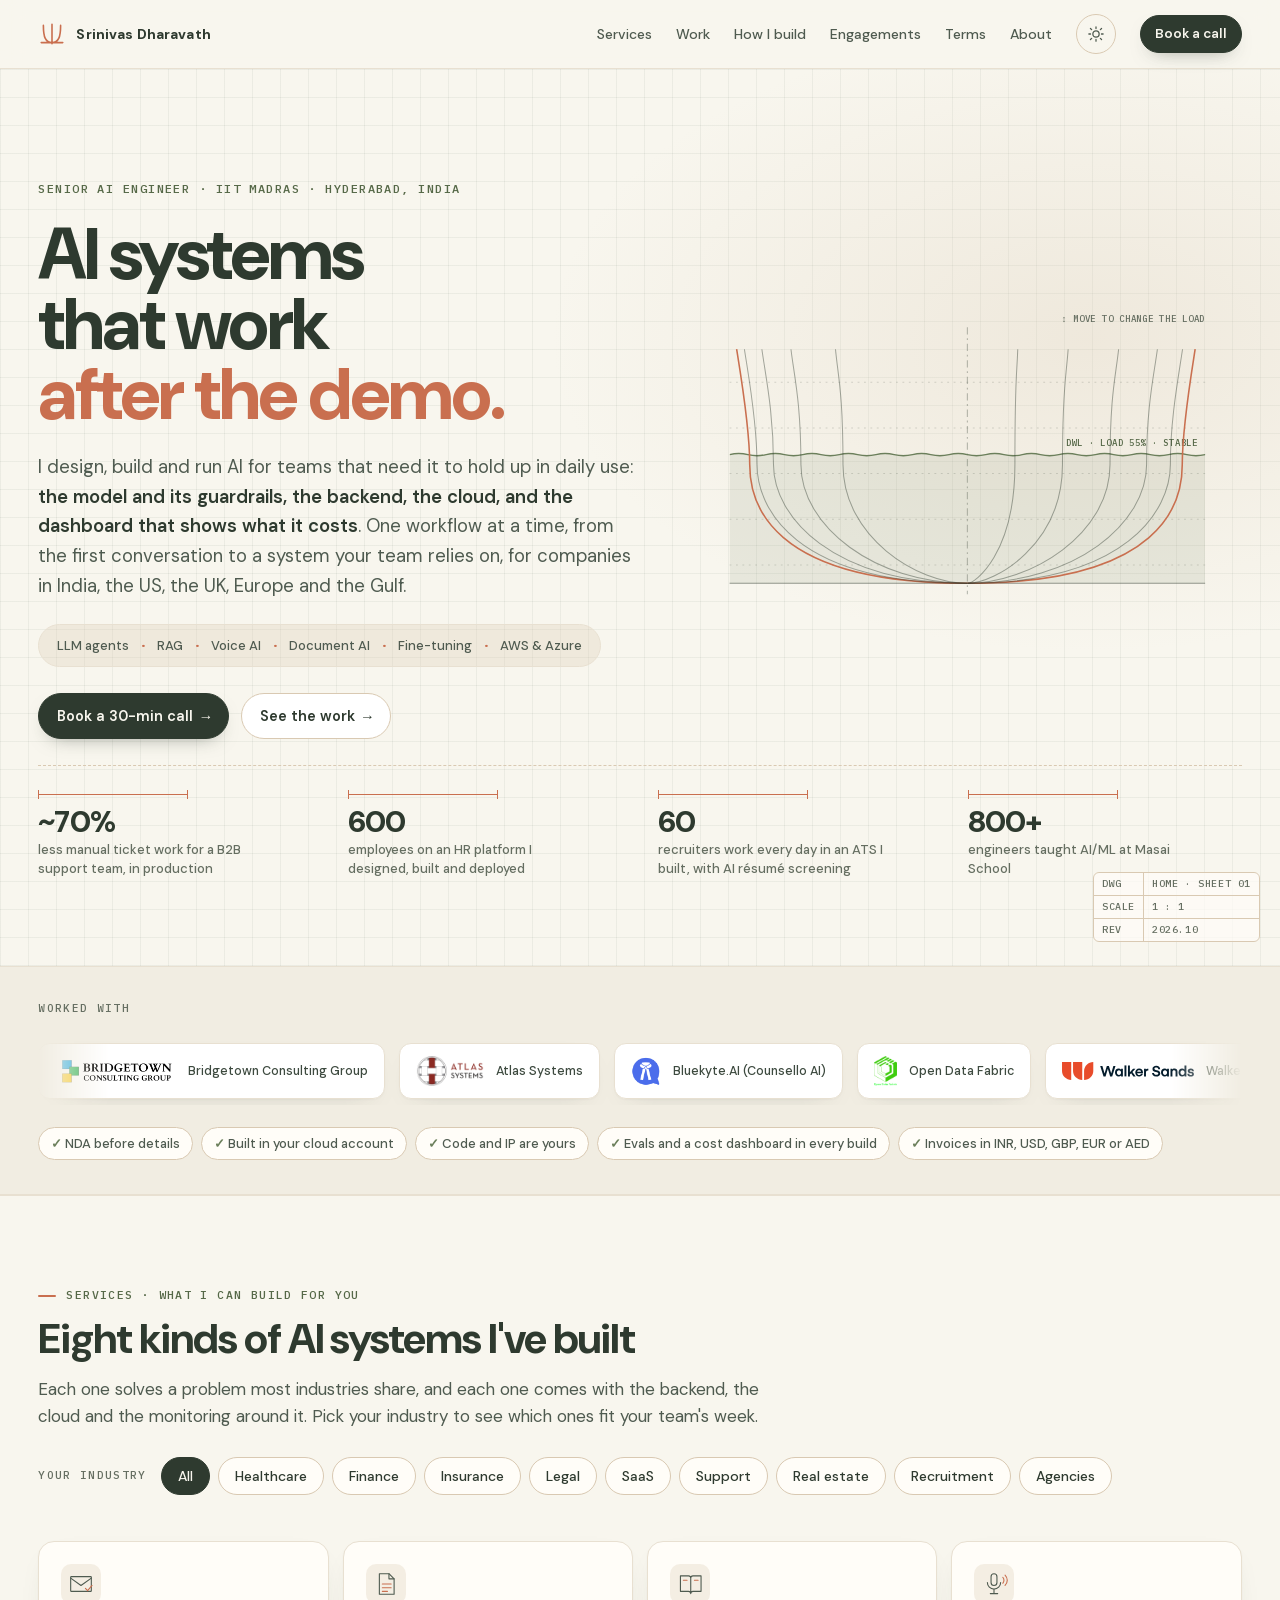
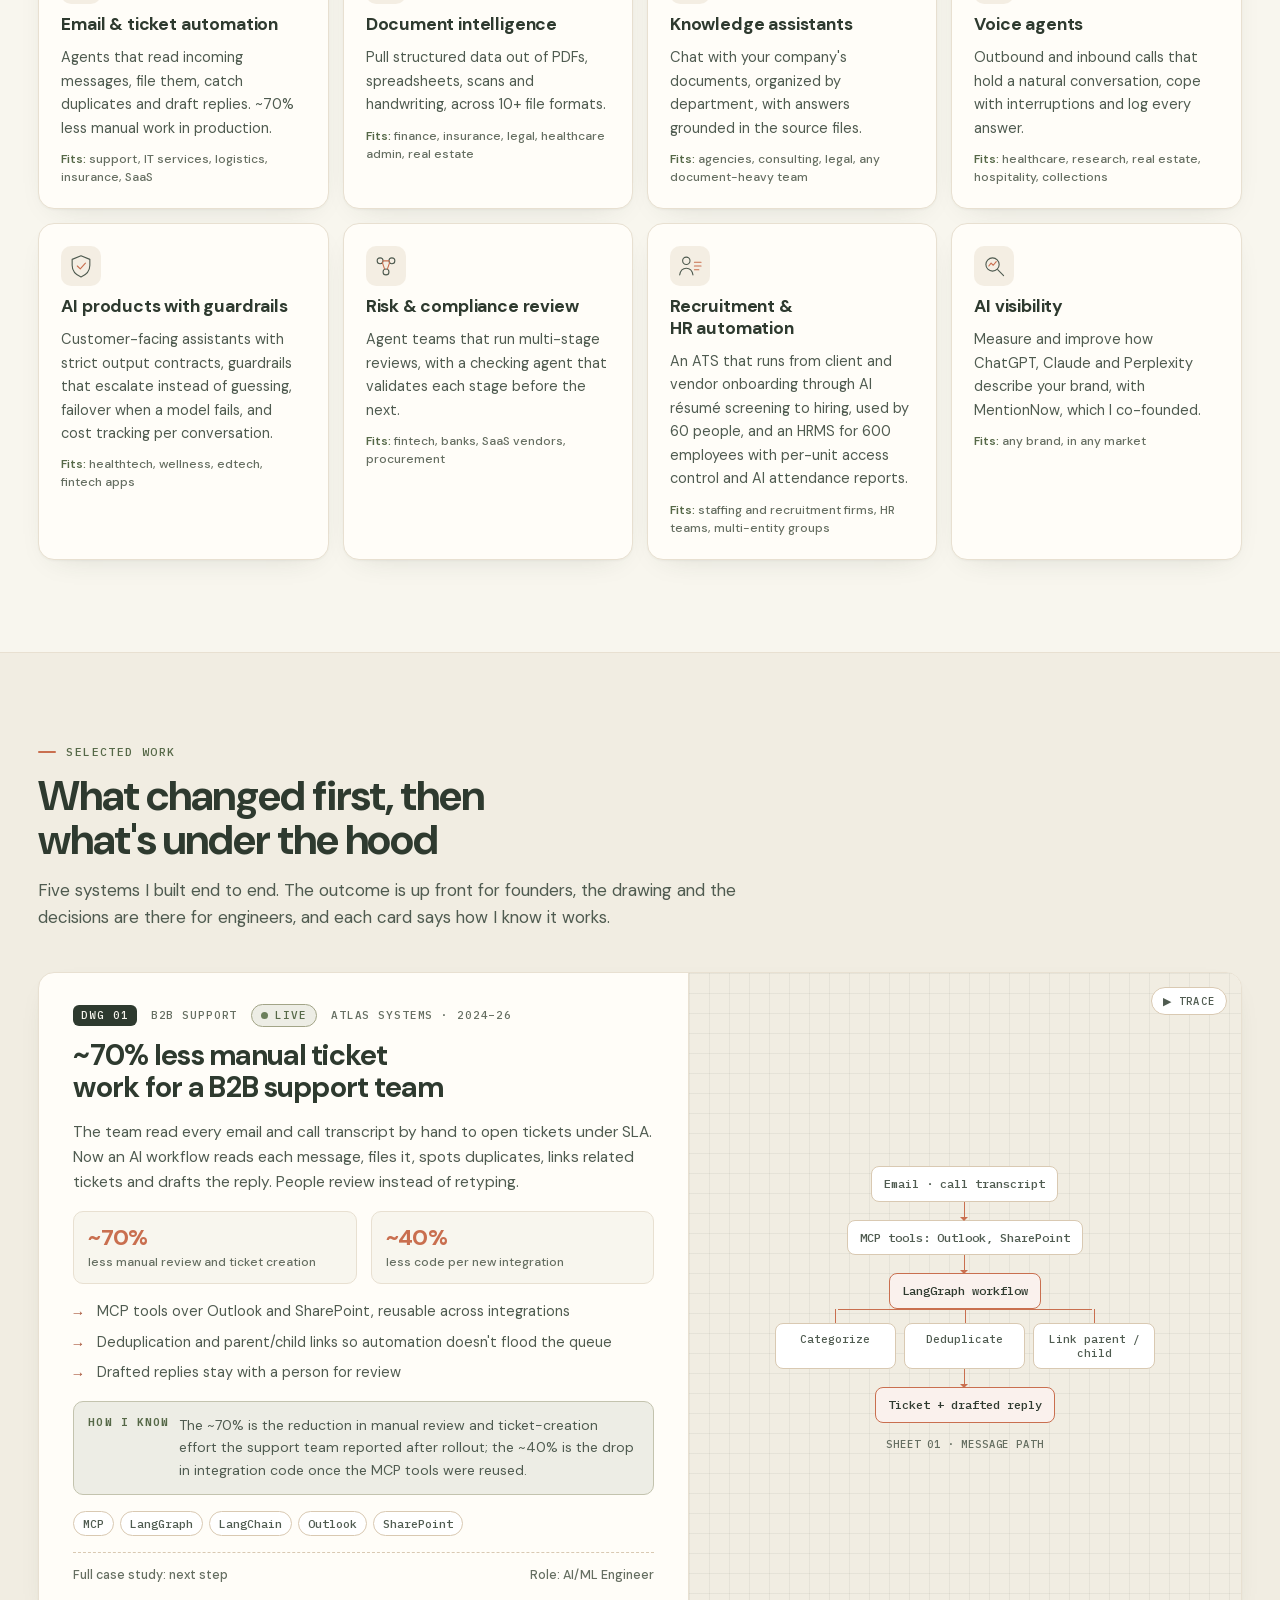
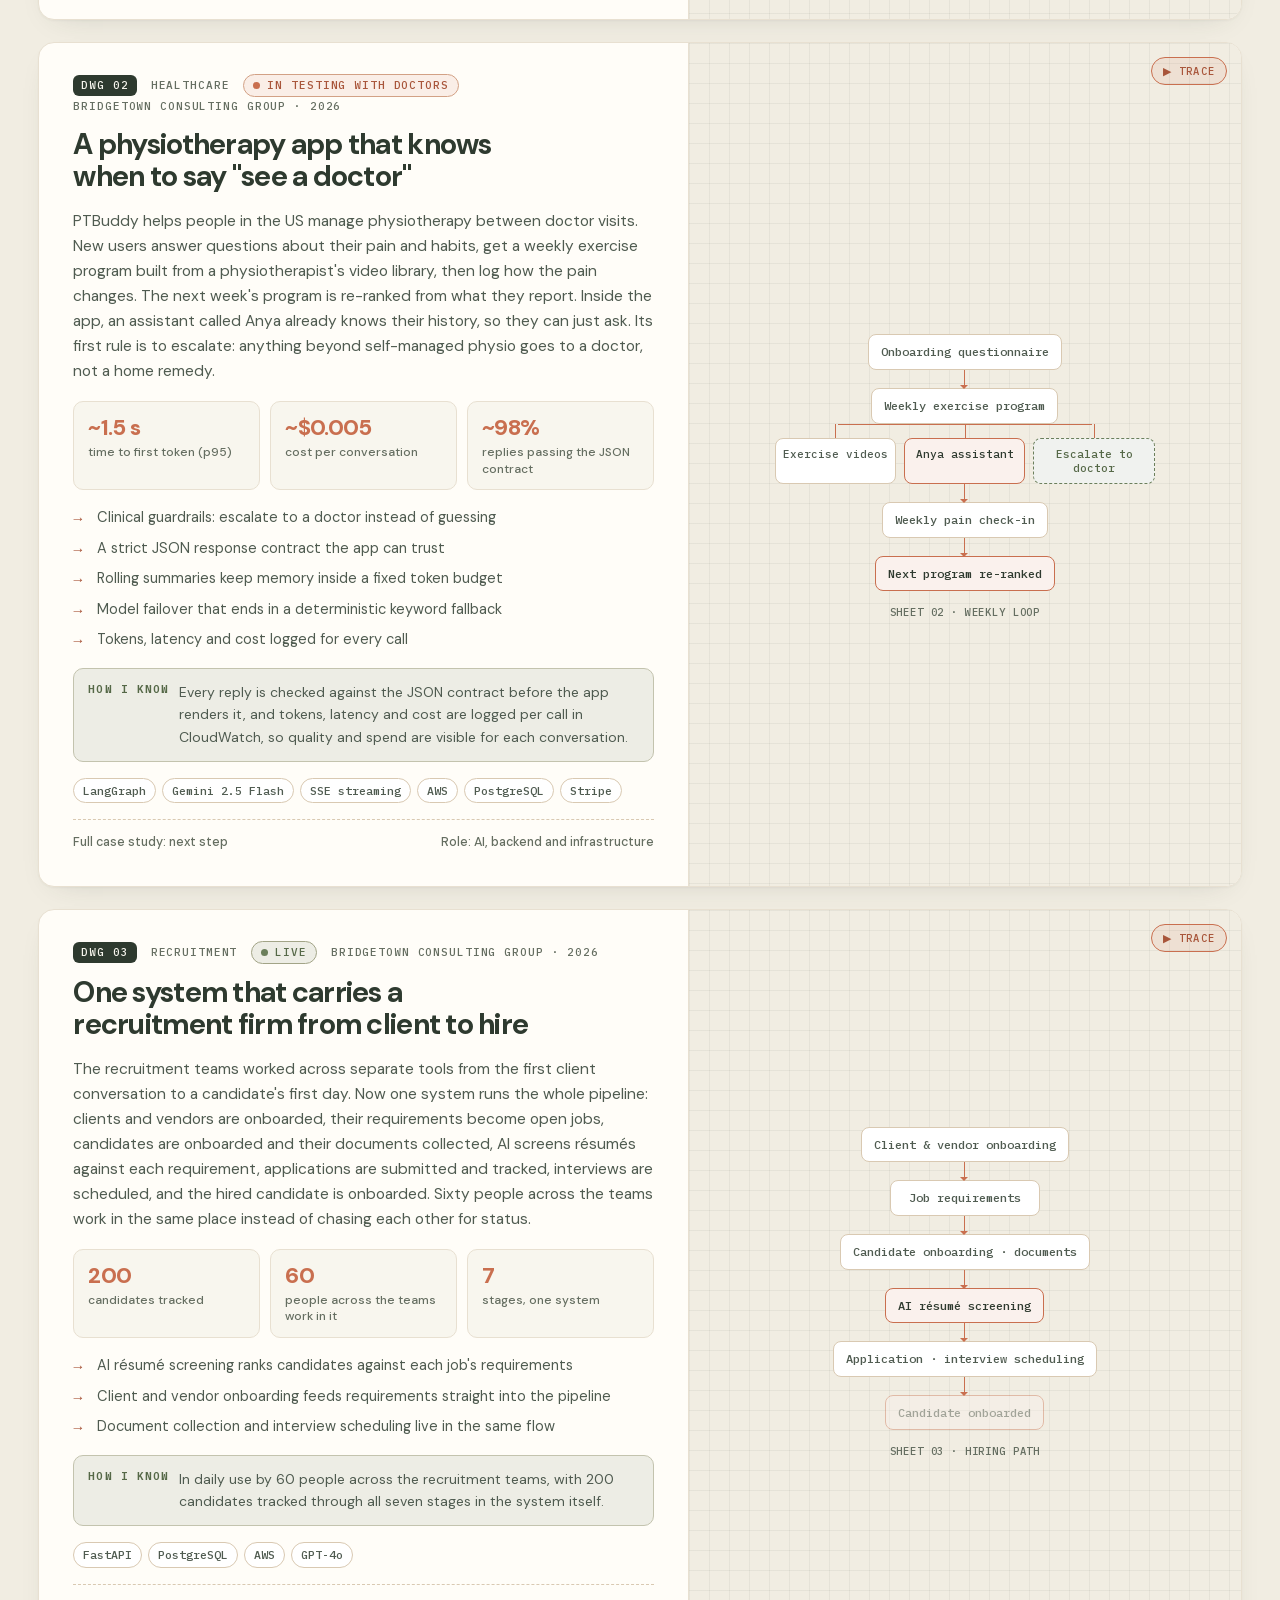
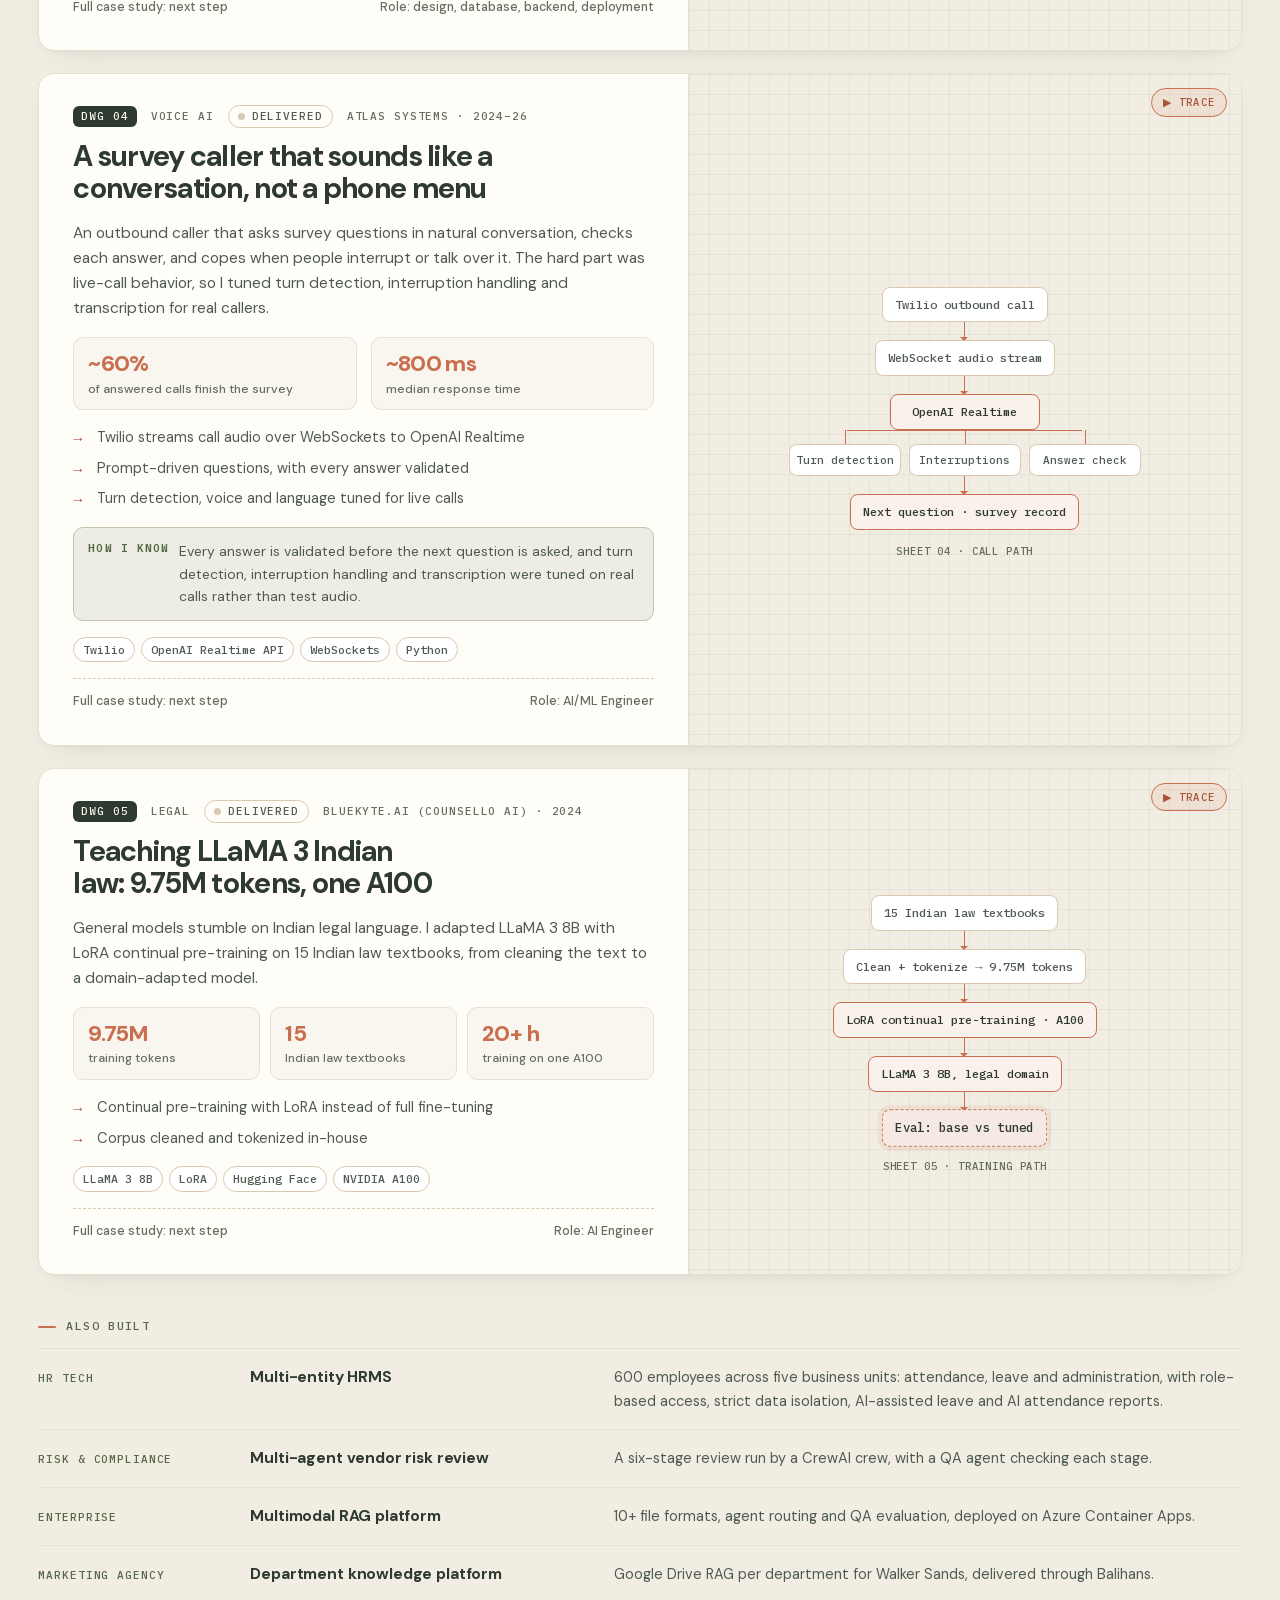
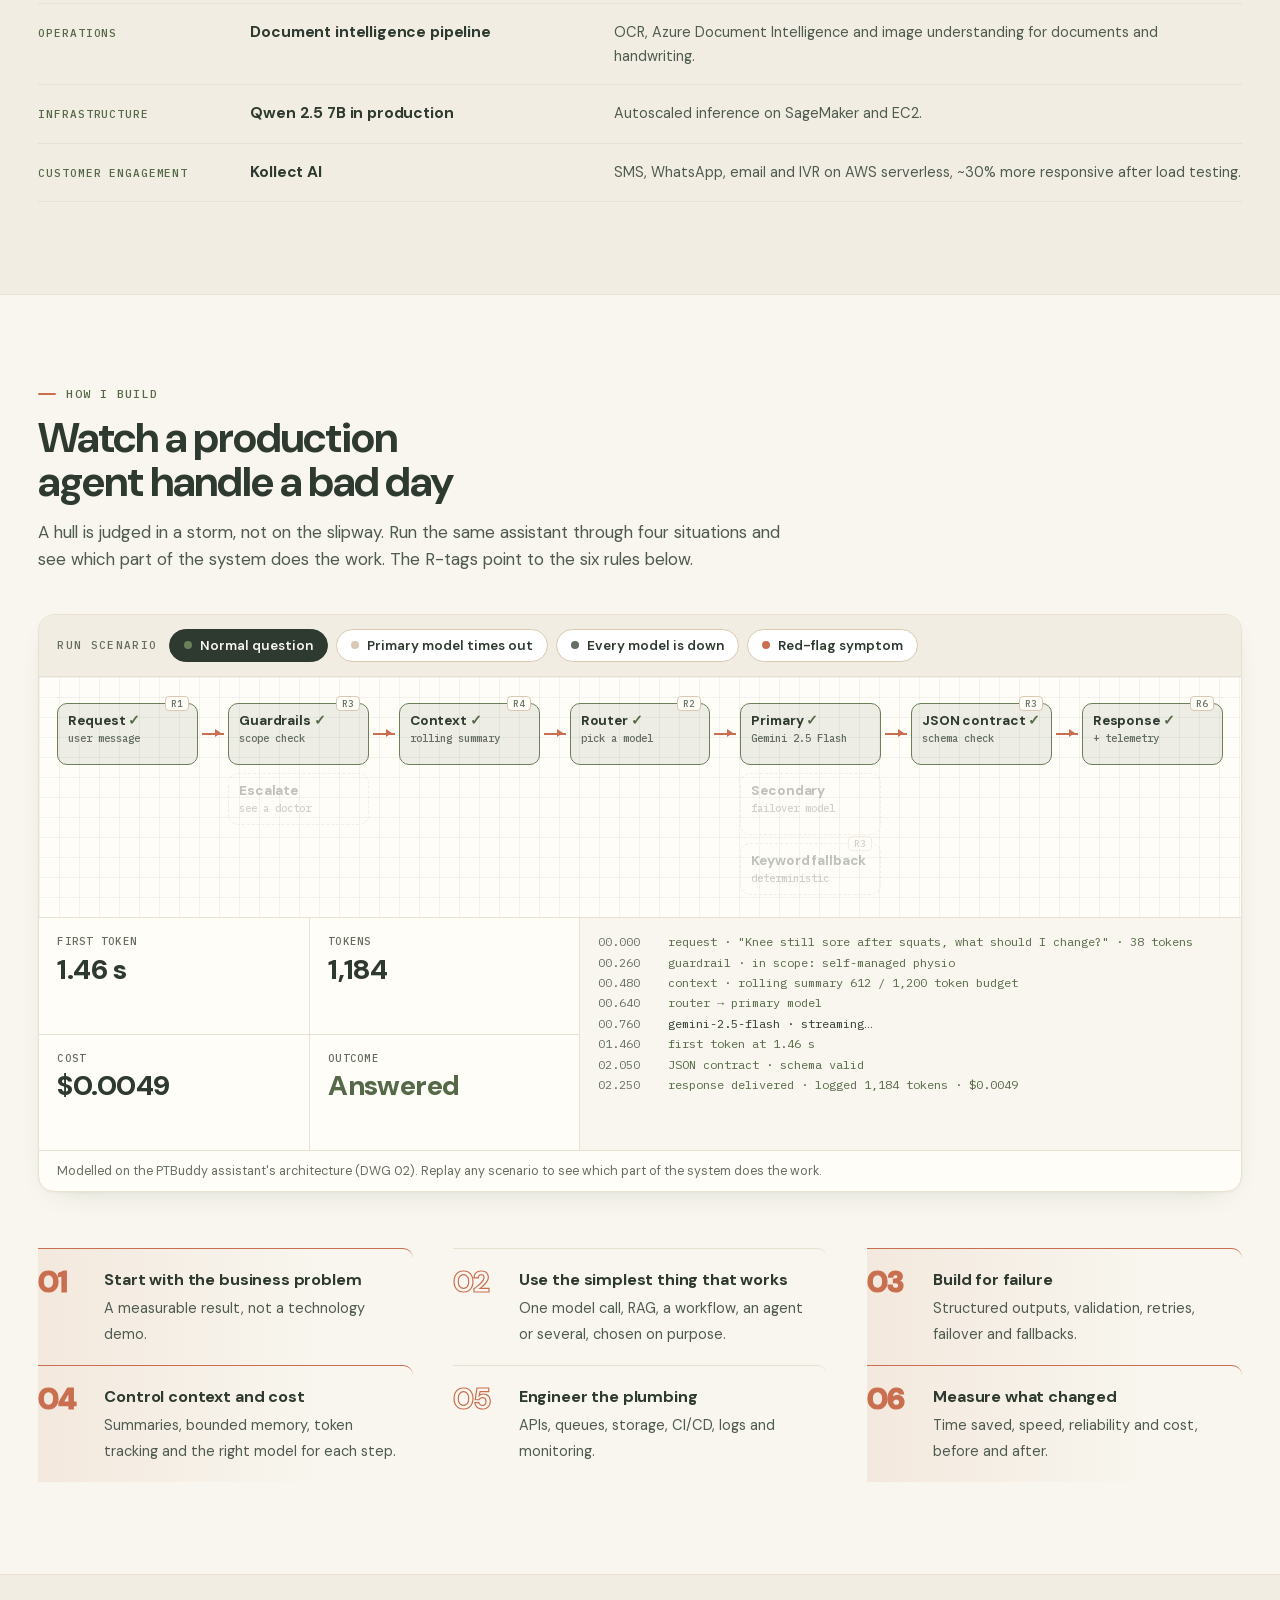
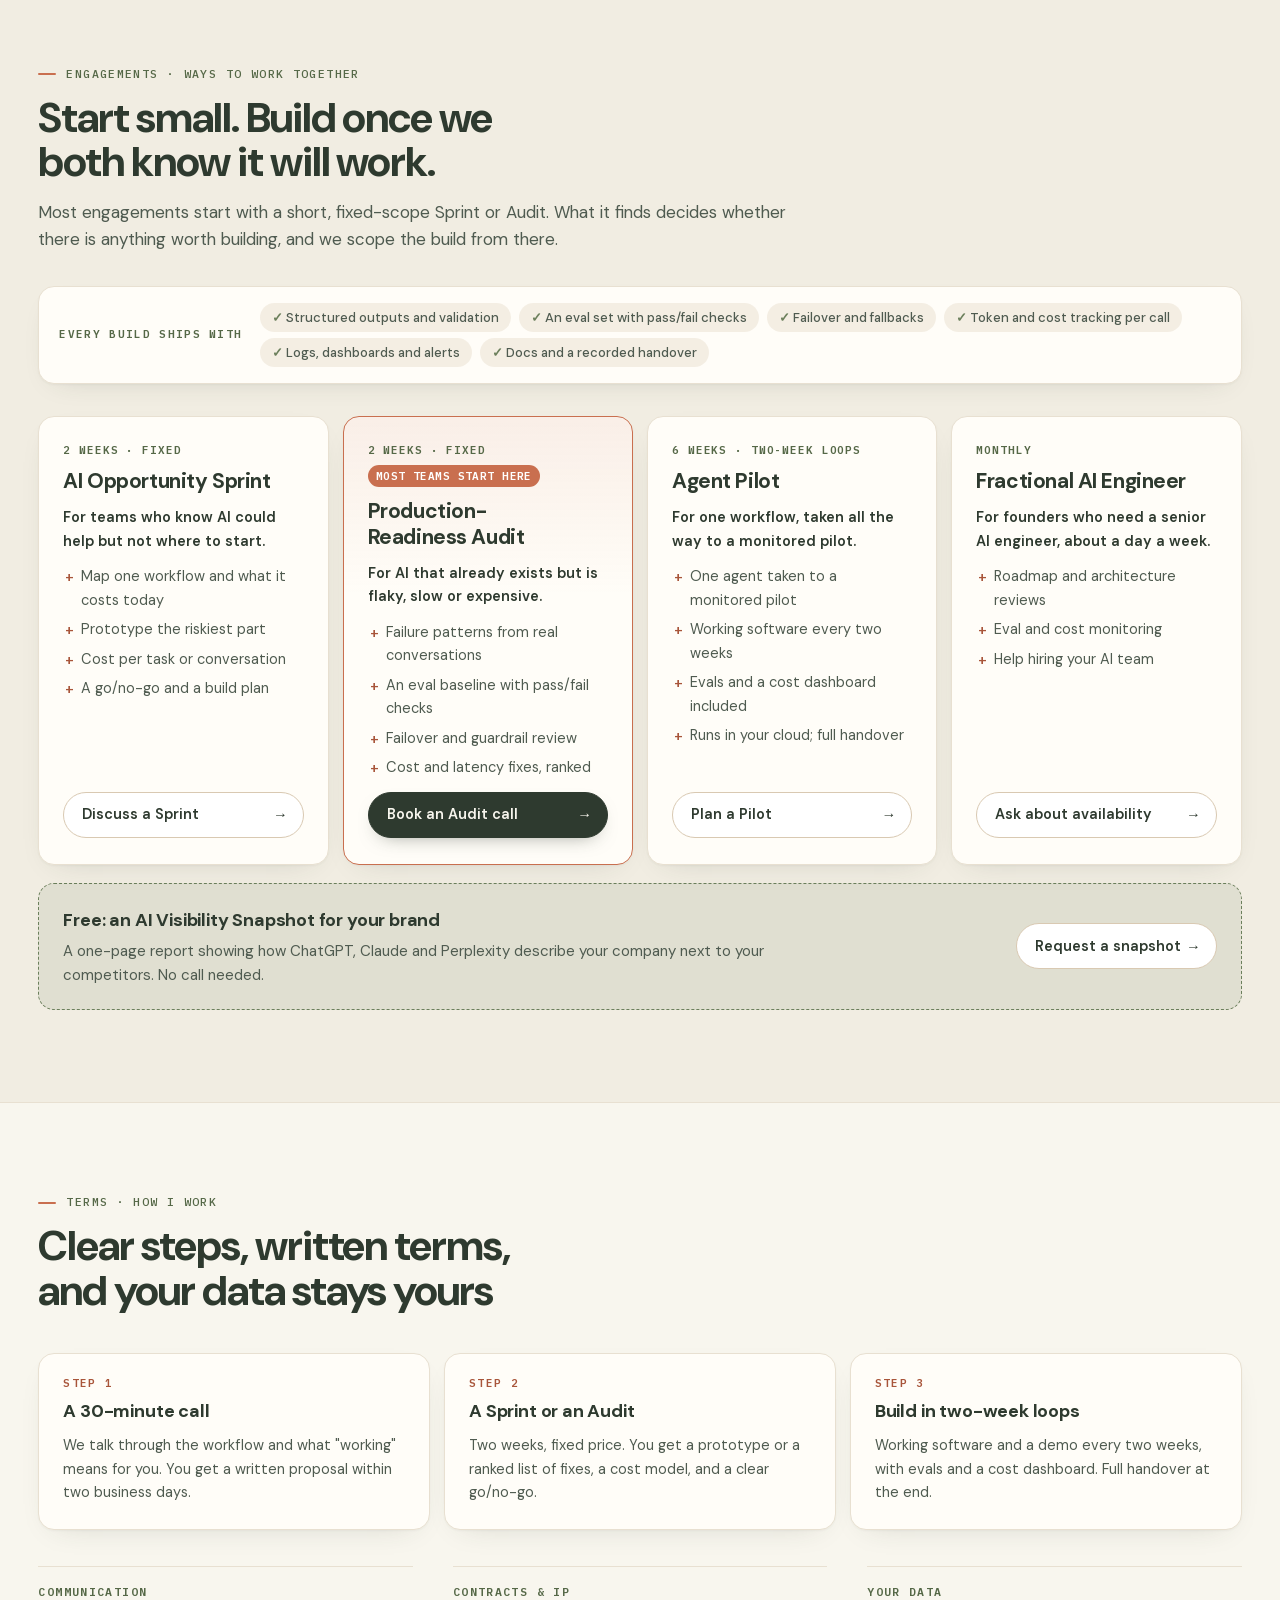
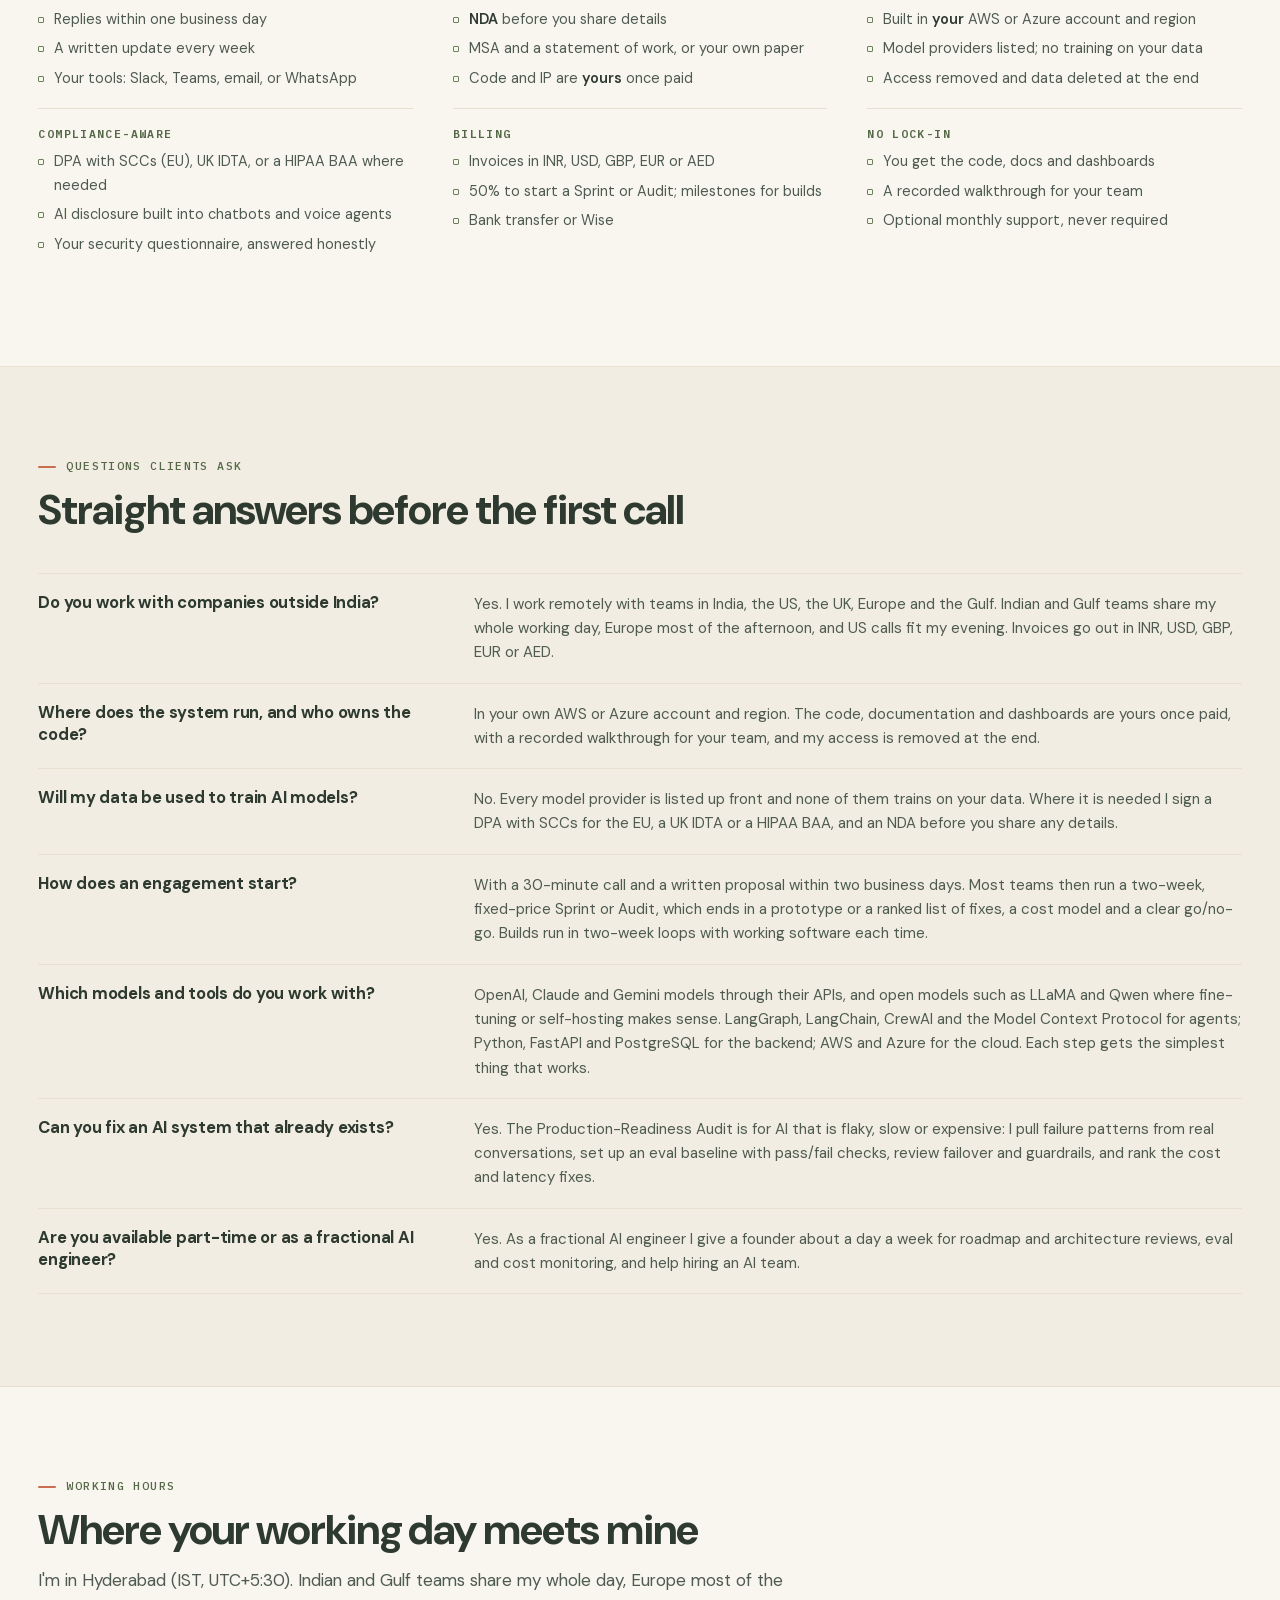
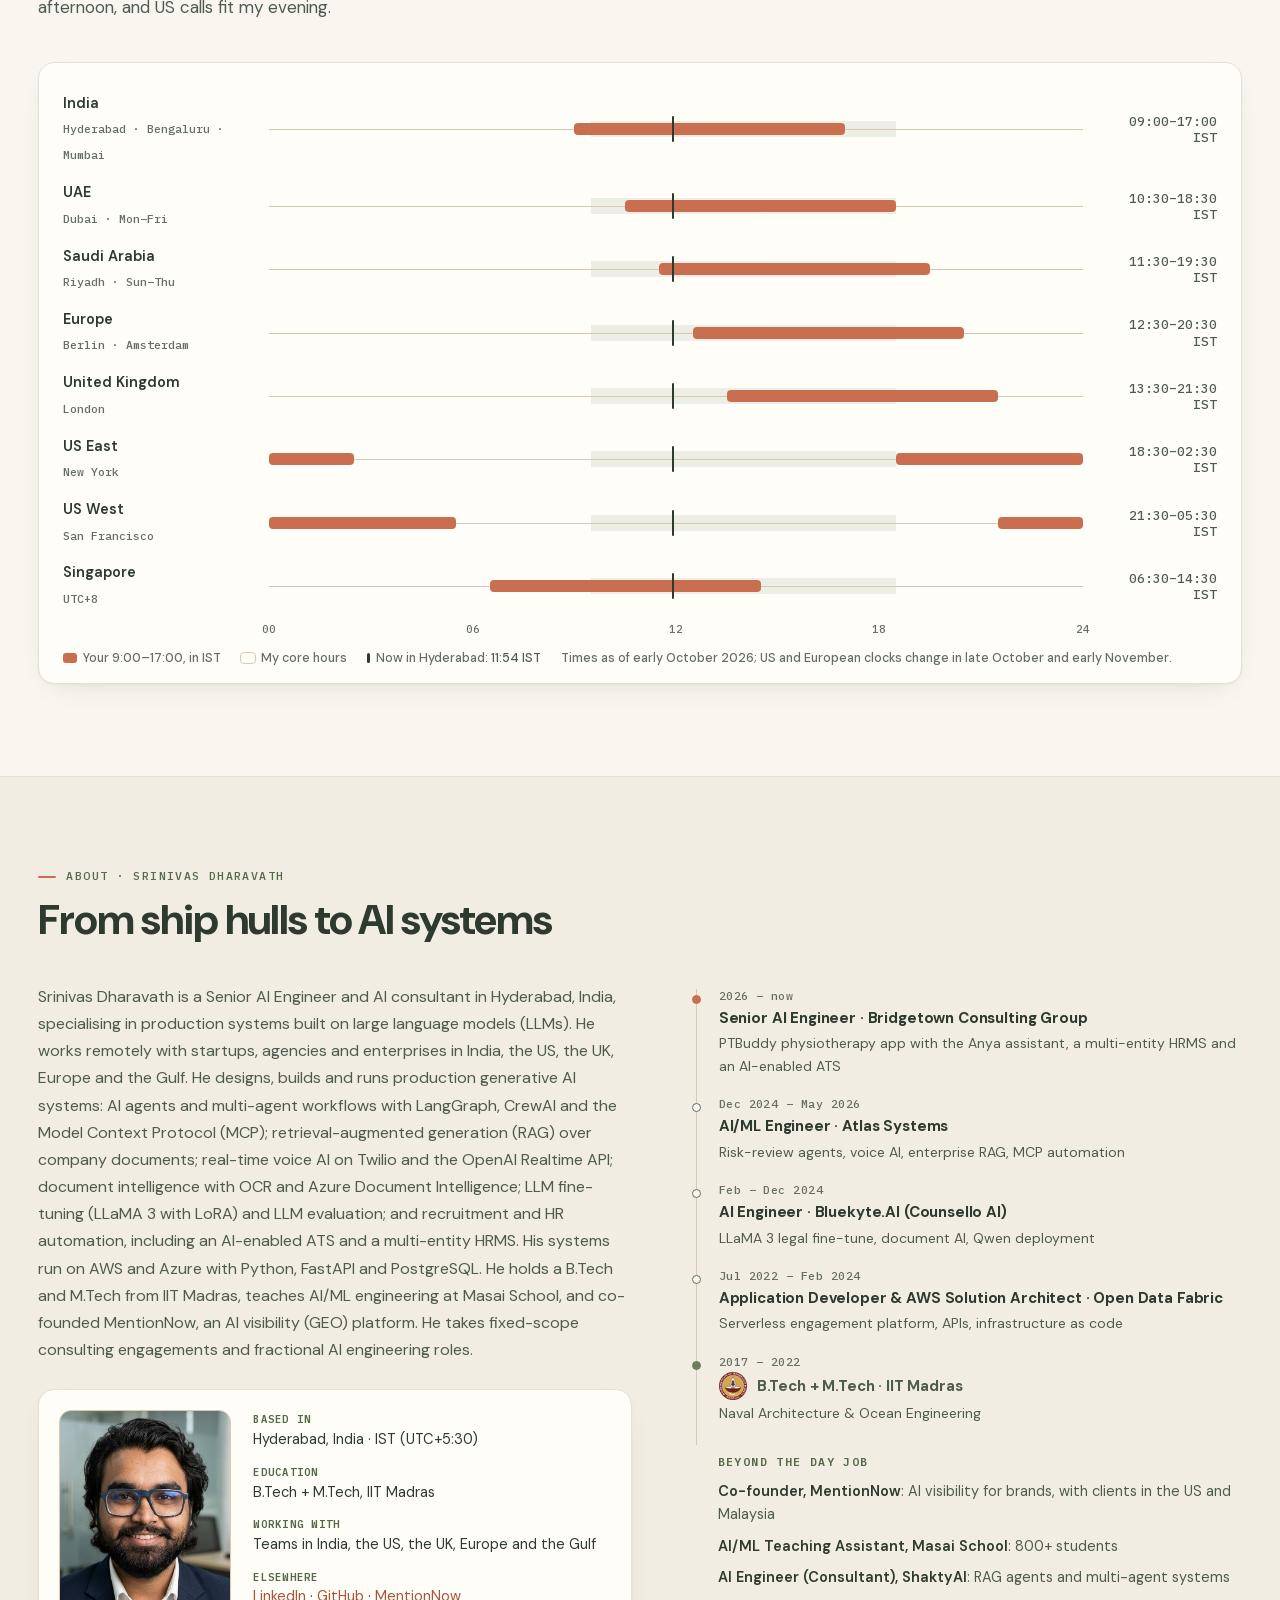
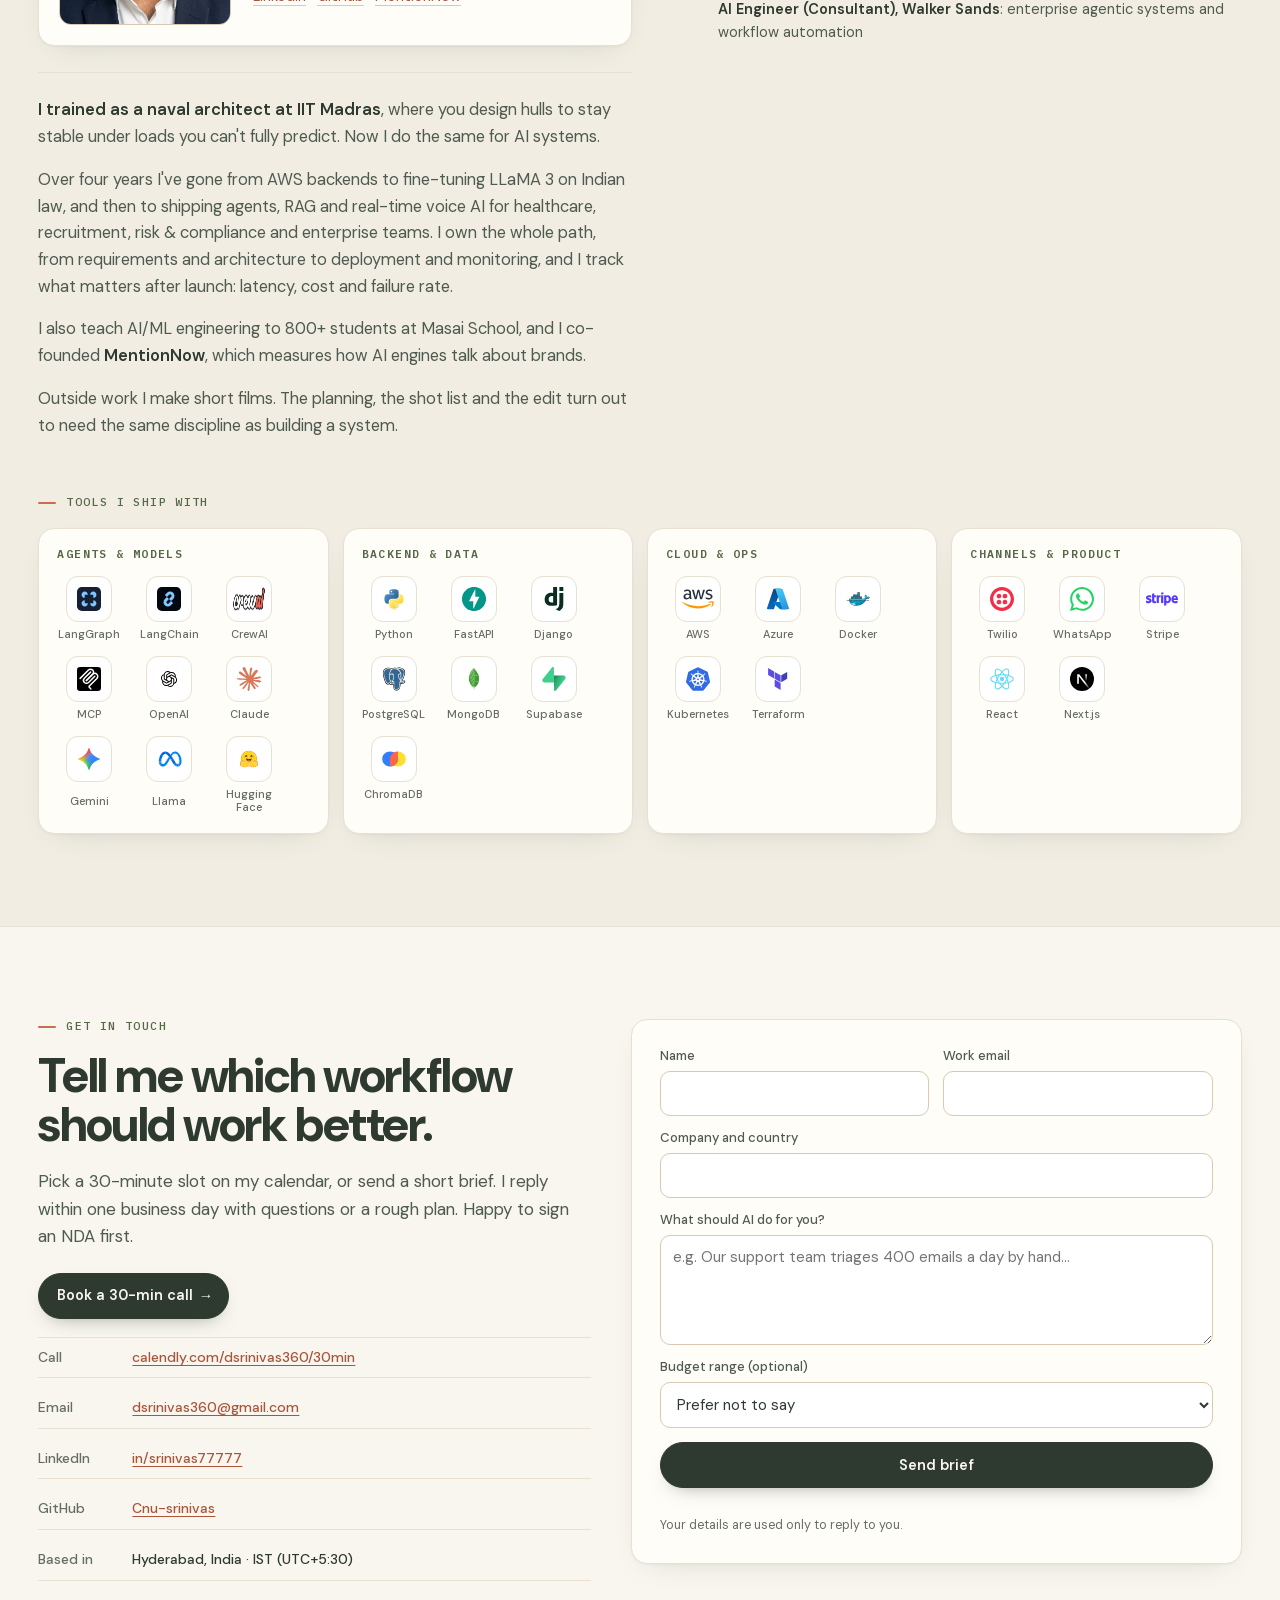
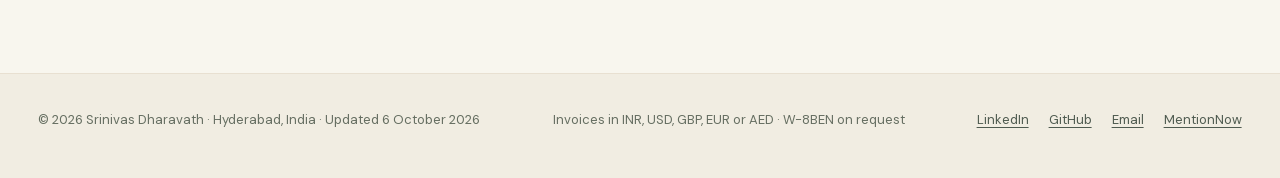
==== web/index.html @ 193966f0 "Pipeline diagram: align stages to the top and fix the skipped state - Columns and the connector arro" ====
<!doctype html>
<html lang="en">
<head>
  <meta charset="utf-8">
  <meta name="viewport" content="width=device-width, initial-scale=1">
  <title>Srinivas Dharavath · Senior AI Engineer · Agents, RAG, Voice AI</title>
  <meta name="description" content="Senior AI engineer (IIT Madras) in Hyderabad, India. I design, build and run production LLM systems: AI agents, RAG, voice AI and document automation, worldwide.">
  <meta name="robots" content="index, follow, max-image-preview:large, max-snippet:-1">
  <link rel="canonical" href="https://YOUR-DOMAIN/">
  <!-- Link previews on LinkedIn, Slack, WhatsApp and X. The domain is set by tools/site_meta.py; og:image must be an absolute URL. -->
  <meta property="og:type" content="profile">
  <meta property="og:locale" content="en_US">
  <meta property="og:site_name" content="Srinivas Dharavath">
  <meta property="og:title" content="Srinivas Dharavath · AI systems that work after the demo">
  <meta property="og:description" content="Senior AI engineer who designs, builds and runs AI end to end: ~70% less manual ticket work for a support team, an HR platform for 600 employees, an ATS 60 recruiters use daily.">
  <meta property="og:url" content="https://YOUR-DOMAIN/">
  <meta property="og:image" content="https://YOUR-DOMAIN/images/og.png">
  <meta property="og:image:width" content="1200">
  <meta property="og:image:height" content="630">
  <meta property="og:image:alt" content="Srinivas Dharavath, Senior AI Engineer: AI systems that work after the demo">
  <meta name="twitter:card" content="summary_large_image">
  <meta name="twitter:title" content="Srinivas Dharavath · AI systems that work after the demo">
  <meta name="twitter:description" content="Agents, RAG, voice AI and document automation, built end to end and measured after launch.">
  <meta name="twitter:image" content="https://YOUR-DOMAIN/images/og.png">
  <meta name="theme-color" content="#F8F6EE">
  <script>
    /* the page is light (paper) by default; a visitor who chose the dark variant keeps it, applied before first paint */
    try { if (localStorage.getItem('theme') === 'dark') document.documentElement.setAttribute('data-theme', 'dark'); } catch (e) {}
  </script>
  <!-- fonts are self-hosted (web/fonts): no third-party request, no visitor IP sent to Google -->
  <link rel="preload" href="fonts/dm-sans-normal-400-800.woff2" as="font" type="font/woff2" crossorigin>
  <link rel="icon" href="images/favicon.svg" type="image/svg+xml">
  <link rel="icon" href="favicon.ico" sizes="32x32">
  <link rel="apple-touch-icon" href="images/apple-touch-icon.png">
  <link rel="stylesheet" href="css/styles.css?v=16">
  <!-- Structured data for search and AI engines. Every fact here is also in the visible text. Run tools/site_meta.py to set the domain and the updated date. -->
  <script type="application/ld+json">
{
  "@context": "https://schema.org",
  "@graph": [
    {
      "@type": "WebSite",
      "@id": "https://YOUR-DOMAIN/#site",
      "url": "https://YOUR-DOMAIN/",
      "name": "Srinivas Dharavath",
      "inLanguage": "en",
      "author": {
        "@id": "https://YOUR-DOMAIN/#me"
      }
    },
    {
      "@type": "ProfilePage",
      "@id": "https://YOUR-DOMAIN/#page",
      "url": "https://YOUR-DOMAIN/",
      "isPartOf": {
        "@id": "https://YOUR-DOMAIN/#site"
      },
      "dateCreated": "2026-09-22",
      "dateModified": "2026-10-06",
      "mainEntity": {
        "@id": "https://YOUR-DOMAIN/#me"
      }
    },
    {
      "@type": "Person",
      "@id": "https://YOUR-DOMAIN/#me",
      "name": "Srinivas Dharavath",
      "url": "https://YOUR-DOMAIN/",
      "jobTitle": "Senior AI Engineer",
      "description": "Srinivas Dharavath is a Senior AI Engineer and AI consultant in Hyderabad, India, specialising in production systems built on large language models (LLMs). He works remotely with startups, agencies and enterprises in India, the US, the UK, Europe and the Gulf.",
      "email": "mailto:dsrinivas360@gmail.com",
      "image": "https://YOUR-DOMAIN/images/profile.jpg",
      "address": {
        "@type": "PostalAddress",
        "addressLocality": "Hyderabad",
        "addressCountry": "IN"
      },
      "worksFor": {
        "@type": "Organization",
        "name": "Bridgetown Consulting Group"
      },
      "alumniOf": {
        "@type": "CollegeOrUniversity",
        "name": "Indian Institute of Technology Madras"
      },
      "knowsAbout": [
        "Generative AI",
        "Large language models (LLMs)",
        "AI agents",
        "Retrieval-augmented generation (RAG)",
        "Voice AI",
        "Document intelligence",
        "LLM fine-tuning",
        "LLM evaluation",
        "Model Context Protocol (MCP)",
        "Recruitment and HR automation",
        "AWS",
        "Azure"
      ],
      "sameAs": [
        "https://www.linkedin.com/in/srinivas77777",
        "https://github.com/Cnu-srinivas"
      ],
      "makesOffer": [
        {
          "@type": "Offer",
          "name": "AI Opportunity Sprint",
          "description": "Two weeks, fixed scope: map one workflow and what it costs today, prototype the riskiest part, a cost per task, and a go/no-go with a build plan."
        },
        {
          "@type": "Offer",
          "name": "Production-Readiness Audit",
          "description": "Two weeks, fixed scope, for AI that already exists: failure patterns from real conversations, an eval baseline, failover and guardrail review, ranked cost and latency fixes."
        },
        {
          "@type": "Offer",
          "name": "Agent Pilot",
          "description": "Six weeks in two-week loops: one agent taken to a monitored pilot in your cloud, with evals, a cost dashboard and full handover."
        },
        {
          "@type": "Offer",
          "name": "Fractional AI Engineer",
          "description": "Monthly, about a day a week: roadmap and architecture reviews, eval and cost monitoring, help hiring your AI team."
        }
      ],
      "potentialAction": {
        "@type": "ScheduleAction",
        "name": "Book a 30-minute call",
        "target": "https://calendly.com/dsrinivas360/30min"
      }
    },
    {
      "@type": "Organization",
      "name": "MentionNow",
      "url": "https://www.mentionnow.io",
      "founder": {
        "@id": "https://YOUR-DOMAIN/#me"
      }
    },
    {
      "@type": "FAQPage",
      "@id": "https://YOUR-DOMAIN/#faq",
      "mainEntity": [
        {
          "@type": "Question",
          "name": "Do you work with companies outside India?",
          "acceptedAnswer": {
            "@type": "Answer",
            "text": "Yes. I work remotely with teams in India, the US, the UK, Europe and the Gulf. Indian and Gulf teams share my whole working day, Europe most of the afternoon, and US calls fit my evening. Invoices go out in INR, USD, GBP, EUR or AED."
          }
        },
        {
          "@type": "Question",
          "name": "Where does the system run, and who owns the code?",
          "acceptedAnswer": {
            "@type": "Answer",
            "text": "In your own AWS or Azure account and region. The code, documentation and dashboards are yours once paid, with a recorded walkthrough for your team, and my access is removed at the end."
          }
        },
        {
          "@type": "Question",
          "name": "Will my data be used to train AI models?",
          "acceptedAnswer": {
            "@type": "Answer",
            "text": "No. Every model provider is listed up front and none of them trains on your data. Where it is needed I sign a DPA with SCCs for the EU, a UK IDTA or a HIPAA BAA, and an NDA before you share any details."
          }
        },
        {
          "@type": "Question",
          "name": "How does an engagement start?",
          "acceptedAnswer": {
            "@type": "Answer",
            "text": "With a 30-minute call and a written proposal within two business days. Most teams then run a two-week, fixed-price Sprint or Audit, which ends in a prototype or a ranked list of fixes, a cost model and a clear go/no-go. Builds run in two-week loops with working software each time."
          }
        },
        {
          "@type": "Question",
          "name": "Which models and tools do you work with?",
          "acceptedAnswer": {
            "@type": "Answer",
            "text": "OpenAI, Claude and Gemini models through their APIs, and open models such as LLaMA and Qwen where fine-tuning or self-hosting makes sense. LangGraph, LangChain, CrewAI and the Model Context Protocol for agents; Python, FastAPI and PostgreSQL for the backend; AWS and Azure for the cloud. Each step gets the simplest thing that works."
          }
        },
        {
          "@type": "Question",
          "name": "Can you fix an AI system that already exists?",
          "acceptedAnswer": {
            "@type": "Answer",
            "text": "Yes. The Production-Readiness Audit is for AI that is flaky, slow or expensive: I pull failure patterns from real conversations, set up an eval baseline with pass/fail checks, review failover and guardrails, and rank the cost and latency fixes."
          }
        },
        {
          "@type": "Question",
          "name": "Are you available part-time or as a fractional AI engineer?",
          "acceptedAnswer": {
            "@type": "Answer",
            "text": "Yes. As a fractional AI engineer I give a founder about a day a week for roadmap and architecture reviews, eval and cost monitoring, and help hiring an AI team."
          }
        }
      ]
    }
  ]
}
  </script>
</head>
<body>
<a class="skip" href="#main">Skip to content</a>

<!-- ================= HEADER ================= -->
<header class="site-header">
  <div class="wrap">
    <a class="brand" href="#top" aria-label="Srinivas Dharavath, home">
      <svg class="brand-mark" viewBox="0 0 26 26" aria-hidden="true"><path pathLength="1" d="M3 21 H23 M13 4 V22 M13 21 C19 21 21 16 21 5 M13 21 C7 21 5 16 5 5"/></svg>
      Srinivas Dharavath
    </a>
    <nav class="nav" aria-label="Main">
      <a href="#services">Services</a>
      <a href="#work">Work</a>
      <a href="#principles">How I build</a>
      <a href="#engagements">Engagements</a>
      <a href="#terms">Terms</a>
      <a href="#about">About</a>
      <button class="theme-toggle" type="button" data-theme-toggle aria-label="Switch theme">
        <svg viewBox="0 0 24 24" fill="none" stroke="currentColor" stroke-width="1.7" stroke-linecap="round" aria-hidden="true"><circle cx="12" cy="12" r="4.2"/><path d="M12 2.5v2.2M12 19.3v2.2M4.6 4.6l1.6 1.6M17.8 17.8l1.6 1.6M2.5 12h2.2M19.3 12h2.2M4.6 19.4l1.6-1.6M17.8 6.2l1.6-1.6"/></svg>
      </button>
      <a class="btn btn-primary btn-small" href="https://calendly.com/dsrinivas360/30min?utm_source=portfolio" target="_blank" rel="noopener noreferrer">Book a call</a>
    </nav>
    <details class="menu">
      <summary>Menu</summary>
      <nav aria-label="Main, mobile">
        <a href="#services">Services</a>
        <a href="#work">Work</a>
        <a href="#principles">How I build</a>
        <a href="#engagements">Engagements</a>
        <a href="#terms">Terms</a>
        <a href="#about">About</a>
        <a href="https://calendly.com/dsrinivas360/30min?utm_source=portfolio" target="_blank" rel="noopener noreferrer">Book a call</a>
        <button class="btn btn-small" type="button" data-theme-toggle>Switch theme</button>
      </nav>
    </details>
  </div>
  <div class="progress" aria-hidden="true"></div>
</header>

<main id="main">

<!-- ================= HERO ================= -->
<section class="hero" id="top" aria-labelledby="hero-title">
  <div class="wrap">
    <svg class="bodyplan" viewBox="0 0 600 330" aria-hidden="true">
        <path class="wl" d="M40 80 H560"/>
        <path class="wl" d="M40 130 H560"/>
        <path class="wl" d="M40 180 H560"/>
        <path class="wl" d="M40 230 H560"/>
        <path class="wl" d="M40 280 H560"/>
        <path class="cl" d="M300 20 V312"/>
        <path class="base" d="M40 300 H560"/>
        <defs><clipPath id="bp-clip"><rect x="40" y="0" width="520" height="300"/></clipPath></defs>
        <g clip-path="url(#bp-clip)">
          <g class="water-level">
            <g class="water-bob">
              <rect class="water-body" x="40" y="0" width="520" height="300"/>
              <path class="wave" d="M40 0q10 -2.5 20 0t20 0t20 0t20 0t20 0t20 0t20 0t20 0t20 0t20 0t20 0t20 0t20 0t20 0t20 0t20 0t20 0t20 0t20 0t20 0t20 0t20 0t20 0t20 0t20 0t20 0t20 0t20 0t20 0t20 0"/>
            </g>
            <text class="dwl-label" x="552" y="-9" text-anchor="end">DWL · LOAD 55% · STABLE</text>
          </g>
        </g>
        <text class="bp-hint" x="560" y="14" text-anchor="end">↕ MOVE TO CHANGE THE LOAD</text>
        <path class="main" pathLength="1" style="--i:0" d="M300 300 C516.2 300, 535 210.0, 535 170 S544.4 74, 549.1 44"/>
        <path class="sta" pathLength="1" style="--i:1" d="M300 300 C473.6 300, 522 220.5, 522 170 S530.9 74, 535.3 44"/>
        <path class="sta" pathLength="1" style="--i:2" d="M300 300 C419.0 300, 496 233.8, 496 170 S503.8 74, 507.8 44"/>
        <path class="sta" pathLength="1" style="--i:3" d="M300 300 C368.9 300, 456 246.4, 456 170 S462.2 74, 465.4 44"/>
        <path class="sta" pathLength="1" style="--i:4" d="M300 300 C330.6 300, 404 257.6, 404 170 S408.2 74, 410.2 44"/>
        <path class="sta" pathLength="1" style="--i:5" d="M300 300 C308.6 300, 352 267.4, 352 170 S354.1 74, 355.1 44"/>
        <path class="main" pathLength="1" style="--i:6" d="M300 300 C81.0 300, 62 210.0, 62 170 S52.5 74, 47.7 44"/>
        <path class="sta" pathLength="1" style="--i:7" d="M300 300 C109.6 300, 70 217.0, 70 170 S60.8 74, 56.2 44"/>
        <path class="sta" pathLength="1" style="--i:8" d="M300 300 C151.8 300, 88 226.8, 88 170 S79.5 74, 75.3 44"/>
        <path class="sta" pathLength="1" style="--i:9" d="M300 300 C199.5 300, 118 238.0, 118 170 S110.7 74, 107.1 44"/>
        <path class="sta" pathLength="1" style="--i:10" d="M300 300 C244.9 300, 164 249.2, 164 170 S158.6 74, 155.8 44"/>
    </svg>
    <div class="hero-text">
      <p class="hero-kicker">Senior AI Engineer · IIT Madras · Hyderabad, India</p>
      <h1 id="hero-title">AI systems that work <span class="hl">after the demo.</span></h1>
      <p class="hero-sub">I design, build and run AI for teams that need it to hold up in daily use: <strong>the model and its guardrails, the backend, the cloud, and the dashboard that shows what it costs</strong>. One workflow at a time, from the first conversation to a system your team relies on, for companies in India, the US, the UK, Europe and the Gulf.</p>
      <ul class="hero-chips" aria-label="What I build"><li>LLM agents</li><li>RAG</li><li>Voice AI</li><li>Document AI</li><li>Fine-tuning</li><li>AWS &amp; Azure</li></ul>
      <div class="hero-ctas">
        <a class="btn btn-primary" href="https://calendly.com/dsrinivas360/30min?utm_source=portfolio" target="_blank" rel="noopener noreferrer">Book a 30-min call</a>
        <a class="btn" href="#work">See the work</a>
      </div>
    </div>
    <div class="proof">
      <div><span class="n" data-count="70" data-pre="~" data-suf="%">~70%</span><span class="l">less manual ticket work for a B2B support team, in production</span></div>
      <div><span class="n" data-count="600">600</span><span class="l">employees on an HR platform I designed, built and deployed</span></div>
      <div><span class="n" data-count="60">60</span><span class="l">recruiters work every day in an ATS I built, with AI résumé screening</span></div>
      <div><span class="n" data-count="800" data-suf="+">800+</span><span class="l">engineers taught AI/ML at Masai School</span></div>
    </div>
    <div class="titleblock" aria-hidden="true"><span>DWG</span><span>HOME · SHEET 01</span><span>SCALE</span><span>1 : 1</span><span>REV</span><span>2026.10</span></div>
  </div>
</section>

<!-- ================= WORKED WITH ================= -->
<section class="worked" aria-label="Companies I've worked with">
  <div class="wrap">
    <p class="worked-label">Worked with</p>
    <div class="marquee" aria-label="Companies and clients I have worked with">
      <ul class="marquee-track">
        <li><img src="logos/companies/bridgetown-consulting-group.png" alt="Bridgetown Consulting Group" loading="lazy" decoding="async" width="48" height="12"><span>Bridgetown Consulting Group</span></li>
        <li><img src="logos/companies/atlas-systems.png" alt="Atlas Systems" loading="lazy" decoding="async" width="48" height="21"><span>Atlas Systems</span></li>
        <li><img src="logos/companies/counsello-ai.jpg" alt="Bluekyte.AI (Counsello AI)" loading="lazy" decoding="async" width="48" height="48"><span>Bluekyte.AI (Counsello AI)</span></li>
        <li><img src="logos/companies/open-data-fabric.png" alt="Open Data Fabric" loading="lazy" decoding="async" width="36" height="48"><span>Open Data Fabric</span></li>
        <li><img src="logos/companies/walker-sands.svg" alt="Walker Sands" loading="lazy" decoding="async" width="48" height="7"><span>Walker Sands</span></li>
        <li><img src="logos/companies/balihans-navy.jpg" alt="Balihans" loading="lazy" decoding="async" width="48" height="48"><span>Balihans</span></li>
        <li><img src="logos/companies/shakty-ai.png" alt="ShaktyAI" loading="lazy" decoding="async" width="48" height="48"><span>ShaktyAI</span></li>
        <li><img src="logos/companies/mentionnow.svg" alt="MentionNow" loading="lazy" decoding="async" width="48" height="10"><span>MentionNow</span></li>
        <li><img src="logos/companies/masai-school.png" alt="Masai School" loading="lazy" decoding="async" width="48" height="17"><span>Masai School</span></li>
        <li><img src="logos/companies/statinfer.png" alt="Statinfer" loading="lazy" decoding="async" width="48" height="11"><span>Statinfer</span></li>
        <li><img src="logos/companies/medtoureasy.jpg" alt="MedTourEasy" loading="lazy" decoding="async" width="48" height="48"><span>MedTourEasy</span></li>
        <li><img src="logos/companies/villageagro.jpg" alt="Villageagro" loading="lazy" decoding="async" width="48" height="48"><span>Villageagro</span></li>
        <li><img src="logos/companies/mazagon-dock-shipbuilders.svg" alt="Mazagon Dock Shipbuilders" loading="lazy" decoding="async" width="47" height="48"><span>Mazagon Dock Shipbuilders</span></li>
        <li aria-hidden="true"><img src="logos/companies/bridgetown-consulting-group.png" alt="Bridgetown Consulting Group" loading="lazy" decoding="async" width="48" height="12"><span>Bridgetown Consulting Group</span></li>
        <li aria-hidden="true"><img src="logos/companies/atlas-systems.png" alt="Atlas Systems" loading="lazy" decoding="async" width="48" height="21"><span>Atlas Systems</span></li>
        <li aria-hidden="true"><img src="logos/companies/counsello-ai.jpg" alt="Bluekyte.AI (Counsello AI)" loading="lazy" decoding="async" width="48" height="48"><span>Bluekyte.AI (Counsello AI)</span></li>
        <li aria-hidden="true"><img src="logos/companies/open-data-fabric.png" alt="Open Data Fabric" loading="lazy" decoding="async" width="36" height="48"><span>Open Data Fabric</span></li>
        <li aria-hidden="true"><img src="logos/companies/walker-sands.svg" alt="Walker Sands" loading="lazy" decoding="async" width="48" height="7"><span>Walker Sands</span></li>
        <li aria-hidden="true"><img src="logos/companies/balihans-navy.jpg" alt="Balihans" loading="lazy" decoding="async" width="48" height="48"><span>Balihans</span></li>
        <li aria-hidden="true"><img src="logos/companies/shakty-ai.png" alt="ShaktyAI" loading="lazy" decoding="async" width="48" height="48"><span>ShaktyAI</span></li>
        <li aria-hidden="true"><img src="logos/companies/mentionnow.svg" alt="MentionNow" loading="lazy" decoding="async" width="48" height="10"><span>MentionNow</span></li>
        <li aria-hidden="true"><img src="logos/companies/masai-school.png" alt="Masai School" loading="lazy" decoding="async" width="48" height="17"><span>Masai School</span></li>
        <li aria-hidden="true"><img src="logos/companies/statinfer.png" alt="Statinfer" loading="lazy" decoding="async" width="48" height="11"><span>Statinfer</span></li>
        <li aria-hidden="true"><img src="logos/companies/medtoureasy.jpg" alt="MedTourEasy" loading="lazy" decoding="async" width="48" height="48"><span>MedTourEasy</span></li>
        <li aria-hidden="true"><img src="logos/companies/villageagro.jpg" alt="Villageagro" loading="lazy" decoding="async" width="48" height="48"><span>Villageagro</span></li>
        <li aria-hidden="true"><img src="logos/companies/mazagon-dock-shipbuilders.svg" alt="Mazagon Dock Shipbuilders" loading="lazy" decoding="async" width="47" height="48"><span>Mazagon Dock Shipbuilders</span></li>
      </ul>
    </div>
    <ul class="trustline" aria-label="How I work with clients">
      <li>NDA before details</li>
      <li>Built in your cloud account</li>
      <li>Code and IP are yours</li>
      <li>Evals and a cost dashboard in every build</li>
      <li>Invoices in INR, USD, GBP, EUR or AED</li>
    </ul>
  </div>
</section>

<!-- ================= WHAT I BUILD ================= -->
<section class="section" id="services" aria-labelledby="cap-title">
  <div class="wrap">
    <div class="section-head">
      <p class="eyebrow">Services · What I can build for you</p>
      <h2 id="cap-title">Eight kinds of AI systems I've built</h2>
      <p>Each one solves a problem most industries share, and each one comes with the backend, the cloud and the monitoring around it. Pick your industry to see which ones fit your team's week.</p>
    </div>
    <div class="filter" role="group" aria-label="Filter the systems by industry">
      <span class="lab">Your industry</span>
      <button type="button" class="chip" aria-pressed="true" data-f="all">All</button>
      <button type="button" class="chip" aria-pressed="false" data-f="healthcare">Healthcare</button>
      <button type="button" class="chip" aria-pressed="false" data-f="finance">Finance</button>
      <button type="button" class="chip" aria-pressed="false" data-f="insurance">Insurance</button>
      <button type="button" class="chip" aria-pressed="false" data-f="legal">Legal</button>
      <button type="button" class="chip" aria-pressed="false" data-f="saas">SaaS</button>
      <button type="button" class="chip" aria-pressed="false" data-f="support">Support</button>
      <button type="button" class="chip" aria-pressed="false" data-f="real-estate">Real estate</button>
      <button type="button" class="chip" aria-pressed="false" data-f="recruitment">Recruitment</button>
      <button type="button" class="chip" aria-pressed="false" data-f="agencies">Agencies</button>
    </div>
    <p class="fcount" aria-live="polite"></p>
    <div class="usecases">
      <article class="usecase" data-fits="support it-services logistics insurance saas"><svg class="ico" viewBox="0 0 38 38" aria-hidden="true"><rect x="5" y="9" width="28" height="20" rx="1"/><path d="M5 11l14 10 14-10"/><path class="ac" pathLength="1" d="M25 25l3 3 6-7"/></svg><h3>Email & ticket automation</h3><p class="proofline">Agents that read incoming messages, file them, catch duplicates and draft replies. ~70% less manual work in production.</p><p class="fits"><b>Fits:</b> support, IT services, logistics, insurance, SaaS</p></article>
      <article class="usecase" data-fits="finance insurance legal healthcare real-estate"><svg class="ico" viewBox="0 0 38 38" aria-hidden="true"><path d="M10 5h13l7 7v21H10z"/><path d="M23 5v7h7"/><path class="ac" pathLength="1" d="M14 19h12M14 24h12M14 29h7"/></svg><h3>Document intelligence</h3><p class="proofline">Pull structured data out of PDFs, spreadsheets, scans and handwriting, across 10+ file formats.</p><p class="fits"><b>Fits:</b> finance, insurance, legal, healthcare admin, real estate</p></article>
      <article class="usecase" data-fits="agencies consulting legal"><svg class="ico" viewBox="0 0 38 38" aria-hidden="true"><path d="M6 8h11a3 3 0 013 3v21a3 3 0 00-3-3H6zM34 8H23a3 3 0 00-3 3v21a3 3 0 013-3h11z"/><path class="ac" pathLength="1" d="M10 14h5M25 14h5"/></svg><h3>Knowledge assistants</h3><p class="proofline">Chat with your company's documents, organized by department, with answers grounded in the source files.</p><p class="fits"><b>Fits:</b> agencies, consulting, legal, any document-heavy team</p></article>
      <article class="usecase" data-fits="healthcare research real-estate hospitality collections"><svg class="ico" viewBox="0 0 38 38" aria-hidden="true"><rect x="15" y="5" width="8" height="16" rx="4"/><path d="M10 17a9 9 0 0018 0M19 26v6M14 32h10"/><path class="ac" pathLength="1" d="M31 10c2 2 2 6 0 8M34 7c4 4 4 10 0 14"/></svg><h3>Voice agents</h3><p class="proofline">Outbound and inbound calls that hold a natural conversation, cope with interruptions and log every answer.</p><p class="fits"><b>Fits:</b> healthcare, research, real estate, hospitality, collections</p></article>
      <article class="usecase" data-fits="healthcare wellness edtech finance"><svg class="ico" viewBox="0 0 38 38" aria-hidden="true"><path d="M19 5l12 5v8c0 8-5 13-12 16-7-3-12-8-12-16v-8z"/><path class="ac" pathLength="1" d="M14 19l4 4 7-8"/></svg><h3>AI products with guardrails</h3><p class="proofline">Customer-facing assistants with strict output contracts, guardrails that escalate instead of guessing, failover when a model fails, and cost tracking per conversation.</p><p class="fits"><b>Fits:</b> healthtech, wellness, edtech, fintech apps</p></article>
      <article class="usecase" data-fits="finance banks saas procurement"><svg class="ico" viewBox="0 0 38 38" aria-hidden="true"><circle cx="11" cy="12" r="4"/><circle cx="27" cy="12" r="4"/><circle cx="19" cy="27" r="4"/><path class="ac" pathLength="1" d="M14 14l3 9M24 14l-3 9M15 12h8"/></svg><h3>Risk & compliance review</h3><p class="proofline">Agent teams that run multi-stage reviews, with a checking agent that validates each stage before the next.</p><p class="fits"><b>Fits:</b> fintech, banks, SaaS vendors, procurement</p></article>
      <article class="usecase" data-fits="recruitment hr multi-entity"><svg class="ico" viewBox="0 0 38 38" aria-hidden="true"><circle cx="14" cy="12" r="5"/><path d="M5 31c1-6 5-9 9-9s8 3 9 9"/><path class="ac" pathLength="1" d="M25 14h9M25 19h9M25 24h6"/></svg><h3>Recruitment &amp; HR automation</h3><p class="proofline">An ATS that runs from client and vendor onboarding through AI résumé screening to hiring, used by 60 people, and an HRMS for 600 employees with per-unit access control and AI attendance reports.</p><p class="fits"><b>Fits:</b> staffing and recruitment firms, HR teams, multi-entity groups</p></article>
      <article class="usecase" data-fits="all"><svg class="ico" viewBox="0 0 38 38" aria-hidden="true"><circle cx="17" cy="17" r="9"/><path d="M24 24l8 8"/><path class="ac" pathLength="1" d="M12 19l3-4 3 3 4-5"/></svg><h3>AI visibility</h3><p class="proofline">Measure and improve how ChatGPT, Claude and Perplexity describe your brand, with MentionNow, which I co-founded.</p><p class="fits"><b>Fits:</b> any brand, in any market</p></article>
    </div>
  </div>
</section>

<!-- ================= WORK ================= -->
<section class="section section-band" id="work" aria-labelledby="work-title">
  <div class="wrap">
    <div class="section-head">
      <p class="eyebrow">Selected work</p>
      <h2 id="work-title">What changed first, then what's under the hood</h2>
      <p>Five systems I built end to end. The outcome is up front for founders, the drawing and the decisions are there for engineers, and each card says how I know it works.</p>
    </div>

    <div class="cases">
      <!-- Case 01 -->
      <article class="case">
        <div class="case-text">
          <p class="dwg"><b>DWG 01</b><span>B2B support</span><span class="status live">Live</span><span>Atlas Systems · 2024–26</span></p>
          <h3>~70% less manual ticket work for a B2B support team</h3>
          <p>The team read every email and call transcript by hand to open tickets under SLA. Now an AI workflow reads each message, files it, spots duplicates, links related tickets and drafts the reply. People review instead of retyping.</p>
          <div class="metrics two">
            <div><span class="n" data-count="70" data-pre="~" data-suf="%">~70%</span><span class="l">less manual review and ticket creation</span></div>
            <div><span class="n" data-count="40" data-pre="~" data-suf="%">~40%</span><span class="l">less code per new integration</span></div>
          </div>
          <ul class="decisions">
            <li>MCP tools over Outlook and SharePoint, reusable across integrations</li>
            <li>Deduplication and parent/child links so automation doesn't flood the queue</li>
            <li>Drafted replies stay with a person for review</li>
          </ul>
          <p class="verify"><b>How I know</b><span>The ~70% is the reduction in manual review and ticket-creation effort the support team reported after rollout; the ~40% is the drop in integration code once the MCP tools were reused.</span></p>
          <ul class="tags"><li>MCP</li><li>LangGraph</li><li>LangChain</li><li>Outlook</li><li>SharePoint</li></ul>
          <p class="case-foot"><span>Full case study: next step</span><span>Role: AI/ML Engineer</span></p>
        </div>
        <div class="case-drawing" aria-label="Architecture: emails and call transcripts go through MCP tools into a LangGraph workflow that categorizes, deduplicates and links tickets, then creates the ticket and drafts a reply">
          <div>
            <div class="flow">
              <span class="node">Email · call transcript</span><span class="edge"></span>
              <span class="node">MCP tools: Outlook, SharePoint</span><span class="edge"></span>
              <span class="node key">LangGraph workflow</span>
              <div class="fork"><span class="node">Categorize</span><span class="node">Deduplicate</span><span class="node">Link parent / child</span></div>
              <span class="edge"></span>
              <span class="node key">Ticket + drafted reply</span>
            </div>
            <p class="drawing-caption">SHEET 01 · MESSAGE PATH</p>
          </div>
        </div>
      </article>

      <!-- Case 02 -->
      <article class="case">
        <div class="case-text">
          <p class="dwg"><b>DWG 02</b><span>Healthcare</span><span class="status testing">In testing with doctors</span><span>Bridgetown Consulting Group · 2026</span></p>
          <h3>A physiotherapy app that knows when to say "see a doctor"</h3>
          <p>PTBuddy helps people in the US manage physiotherapy between doctor visits. New users answer questions about their pain and habits, get a weekly exercise program built from a physiotherapist's video library, then log how the pain changes. The next week's program is re-ranked from what they report. Inside the app, an assistant called Anya already knows their history, so they can just ask. Its first rule is to escalate: anything beyond self-managed physio goes to a doctor, not a home remedy.</p>
          <div class="metrics">
            <div><span class="n" data-count="1.5" data-dec="1" data-pre="~" data-suf=" s">~1.5 s</span><span class="l">time to first token (p95)</span></div>
            <div><span class="n" data-count="0.005" data-dec="3" data-pre="~$">~$0.005</span><span class="l">cost per conversation</span></div>
            <div><span class="n" data-count="98" data-pre="~" data-suf="%">~98%</span><span class="l">replies passing the JSON contract</span></div>
          </div>
          <ul class="decisions">
            <li>Clinical guardrails: escalate to a doctor instead of guessing</li>
            <li>A strict JSON response contract the app can trust</li>
            <li>Rolling summaries keep memory inside a fixed token budget</li>
            <li>Model failover that ends in a deterministic keyword fallback</li>
            <li>Tokens, latency and cost logged for every call</li>
          </ul>
          <p class="verify"><b>How I know</b><span>Every reply is checked against the JSON contract before the app renders it, and tokens, latency and cost are logged per call in CloudWatch, so quality and spend are visible for each conversation.</span></p>
          <ul class="tags"><li>LangGraph</li><li>Gemini 2.5 Flash</li><li>SSE streaming</li><li>AWS</li><li>PostgreSQL</li><li>Stripe</li></ul>
          <p class="case-foot"><span>Full case study: next step</span><span>Role: AI, backend and infrastructure</span></p>
        </div>
        <div class="case-drawing" aria-label="Weekly loop: an onboarding questionnaire, then a weekly exercise program delivered as videos, with the Anya assistant alongside and escalation to a doctor, then a weekly pain check-in that re-ranks the next program">
          <div>
            <div class="flow">
              <span class="node">Onboarding questionnaire</span><span class="edge"></span>
              <span class="node">Weekly exercise program</span>
              <div class="fork"><span class="node">Exercise videos</span><span class="node key">Anya assistant</span><span class="node alt">Escalate to doctor</span></div>
              <span class="edge"></span>
              <span class="node">Weekly pain check-in</span><span class="edge"></span>
              <span class="node key">Next program re-ranked</span>
            </div>
            <p class="drawing-caption">SHEET 02 · WEEKLY LOOP</p>
          </div>
        </div>
      </article>

      <!-- Case 03 -->
      <article class="case">
        <div class="case-text">
          <p class="dwg"><b>DWG 03</b><span>Recruitment</span><span class="status live">Live</span><span>Bridgetown Consulting Group · 2026</span></p>
          <h3>One system that carries a recruitment firm from client to hire</h3>
          <p>The recruitment teams worked across separate tools from the first client conversation to a candidate's first day. Now one system runs the whole pipeline: clients and vendors are onboarded, their requirements become open jobs, candidates are onboarded and their documents collected, AI screens résumés against each requirement, applications are submitted and tracked, interviews are scheduled, and the hired candidate is onboarded. Sixty people across the teams work in the same place instead of chasing each other for status.</p>
          <div class="metrics">
            <div><span class="n" data-count="200">200</span><span class="l">candidates tracked</span></div>
            <div><span class="n" data-count="60">60</span><span class="l">people across the teams work in it</span></div>
            <div><span class="n" data-count="7">7</span><span class="l">stages, one system</span></div>
          </div>
          <ul class="decisions">
            <li>AI résumé screening ranks candidates against each job's requirements</li>
            <li>Client and vendor onboarding feeds requirements straight into the pipeline</li>
            <li>Document collection and interview scheduling live in the same flow</li>
          </ul>
          <p class="verify"><b>How I know</b><span>In daily use by 60 people across the recruitment teams, with 200 candidates tracked through all seven stages in the system itself.</span></p>
          <ul class="tags"><li>FastAPI</li><li>PostgreSQL</li><li>AWS</li><li>GPT-4o</li></ul>
          <p class="case-foot"><span>Full case study: next step</span><span>Role: design, database, backend, deployment</span></p>
        </div>
        <div class="case-drawing" aria-label="Hiring path: client and vendor onboarding produces job requirements, candidates are onboarded with documents, AI screens resumes, applications and interviews are scheduled, and the candidate is onboarded">
          <div>
            <div class="flow">
              <span class="node">Client &amp; vendor onboarding</span><span class="edge"></span>
              <span class="node">Job requirements</span><span class="edge"></span>
              <span class="node">Candidate onboarding · documents</span><span class="edge"></span>
              <span class="node key">AI résumé screening</span><span class="edge"></span>
              <span class="node">Application · interview scheduling</span><span class="edge"></span>
              <span class="node key">Candidate onboarded</span>
            </div>
            <p class="drawing-caption">SHEET 03 · HIRING PATH</p>
          </div>
        </div>
      </article>

      <!-- Case 04 -->
      <article class="case">
        <div class="case-text">
          <p class="dwg"><b>DWG 04</b><span>Voice AI</span><span class="status">Delivered</span><span>Atlas Systems · 2024–26</span></p>
          <h3>A survey caller that sounds like a conversation, not a phone menu</h3>
          <p>An outbound caller that asks survey questions in natural conversation, checks each answer, and copes when people interrupt or talk over it. The hard part was live-call behavior, so I tuned turn detection, interruption handling and transcription for real callers.</p>
          <div class="metrics two">
            <div><span class="n" data-count="60" data-pre="~" data-suf="%">~60%</span><span class="l">of answered calls finish the survey</span></div>
            <div><span class="n" data-count="800" data-pre="~" data-suf=" ms">~800 ms</span><span class="l">median response time</span></div>
          </div>
          <ul class="decisions">
            <li>Twilio streams call audio over WebSockets to OpenAI Realtime</li>
            <li>Prompt-driven questions, with every answer validated</li>
            <li>Turn detection, voice and language tuned for live calls</li>
          </ul>
          <p class="verify"><b>How I know</b><span>Every answer is validated before the next question is asked, and turn detection, interruption handling and transcription were tuned on real calls rather than test audio.</span></p>
          <ul class="tags"><li>Twilio</li><li>OpenAI Realtime API</li><li>WebSockets</li><li>Python</li></ul>
          <p class="case-foot"><span>Full case study: next step</span><span>Role: AI/ML Engineer</span></p>
        </div>
        <div class="case-drawing" aria-label="Architecture: a Twilio call streams audio over WebSockets to OpenAI Realtime, which handles turn detection, interruptions and answer checks, then asks the next question">
          <div>
            <div class="flow">
              <span class="node">Twilio outbound call</span><span class="edge"></span>
              <span class="node">WebSocket audio stream</span><span class="edge"></span>
              <span class="node key">OpenAI Realtime</span>
              <div class="fork"><span class="node">Turn detection</span><span class="node">Interruptions</span><span class="node">Answer check</span></div>
              <span class="edge"></span>
              <span class="node key">Next question · survey record</span>
            </div>
            <p class="drawing-caption">SHEET 04 · CALL PATH</p>
          </div>
        </div>
      </article>

      <!-- Case 05 -->
      <article class="case">
        <div class="case-text">
          <p class="dwg"><b>DWG 05</b><span>Legal</span><span class="status">Delivered</span><span>Bluekyte.AI (Counsello AI) · 2024</span></p>
          <h3>Teaching LLaMA 3 Indian law: 9.75M tokens, one A100</h3>
          <p>General models stumble on Indian legal language. I adapted LLaMA 3 8B with LoRA continual pre-training on 15 Indian law textbooks, from cleaning the text to a domain-adapted model.</p>
          <div class="metrics">
            <div><span class="n" data-count="9.75" data-dec="2" data-suf="M">9.75M</span><span class="l">training tokens</span></div>
            <div><span class="n" data-count="15">15</span><span class="l">Indian law textbooks</span></div>
            <div><span class="n" data-count="20" data-suf="+ h">20+ h</span><span class="l">training on one A100</span></div>
          </div>
          <ul class="decisions">
            <li>Continual pre-training with LoRA instead of full fine-tuning</li>
            <li>Corpus cleaned and tokenized in-house</li>
          </ul>
          <ul class="tags"><li>LLaMA 3 8B</li><li>LoRA</li><li>Hugging Face</li><li>NVIDIA A100</li></ul>
          <p class="case-foot"><span>Full case study: next step</span><span>Role: AI Engineer</span></p>
        </div>
        <div class="case-drawing" aria-label="Pipeline: 15 law textbooks are cleaned and tokenized into 9.75 million tokens, used for LoRA continual pre-training of LLaMA 3 8B on an A100, producing a legal-domain model that is then evaluated">
          <div>
            <div class="flow">
              <span class="node">15 Indian law textbooks</span><span class="edge"></span>
              <span class="node">Clean + tokenize → 9.75M tokens</span><span class="edge"></span>
              <span class="node key">LoRA continual pre-training · A100</span><span class="edge"></span>
              <span class="node key">LLaMA 3 8B, legal domain</span><span class="edge"></span>
              <span class="node alt">Eval: base vs tuned</span>
            </div>
            <p class="drawing-caption">SHEET 05 · TRAINING PATH</p>
          </div>
        </div>
      </article>
    </div>

    <p class="eyebrow more-head">Also built</p>
    <ul class="more" aria-label="More work">
      <li><small>HR tech</small><b>Multi-entity HRMS</b><span>600 employees across five business units: attendance, leave and administration, with role-based access, strict data isolation, AI-assisted leave and AI attendance reports.</span></li>
      <li><small>Risk & compliance</small><b>Multi-agent vendor risk review</b><span>A six-stage review run by a CrewAI crew, with a QA agent checking each stage.</span></li>
      <li><small>Enterprise</small><b>Multimodal RAG platform</b><span>10+ file formats, agent routing and QA evaluation, deployed on Azure Container Apps.</span></li>
      <li><small>Marketing agency</small><b>Department knowledge platform</b><span>Google Drive RAG per department for Walker Sands, delivered through Balihans.</span></li>
      <li><small>Operations</small><b>Document intelligence pipeline</b><span>OCR, Azure Document Intelligence and image understanding for documents and handwriting.</span></li>
      <li><small>Infrastructure</small><b>Qwen 2.5 7B in production</b><span>Autoscaled inference on SageMaker and EC2.</span></li>
      <li><small>Customer engagement</small><b>Kollect AI</b><span>SMS, WhatsApp, email and IVR on AWS serverless, ~30% more responsive after load testing.</span></li>
    </ul>
  </div>
</section>

<!-- ================= HOW I BUILD ================= -->
<section class="section" id="principles" aria-labelledby="principles-title">
  <div class="wrap">
    <div class="section-head">
      <p class="eyebrow">How I build</p>
      <h2 id="principles-title">Watch a production agent handle a bad day</h2>
      <p>A hull is judged in a storm, not on the slipway. Run the same assistant through four situations and see which part of the system does the work. The R-tags point to the six rules below.</p>
    </div>

    <div class="sim" id="sim">
      <div class="sim-bar" role="group" aria-label="Choose a scenario">
        <span class="lab">Run scenario</span>
        <button class="scn" type="button" data-s="normal" aria-pressed="true"><i class="d-good"></i>Normal question</button>
        <button class="scn" type="button" data-s="outage" aria-pressed="false"><i class="d-sand"></i>Primary model times out</button>
        <button class="scn" type="button" data-s="down" aria-pressed="false"><i class="d-ink"></i>Every model is down</button>
        <button class="scn" type="button" data-s="flag" aria-pressed="false"><i class="d-accent"></i>Red-flag symptom</button>
      </div>
      <div class="pipe" aria-label="The assistant's request path: request, guardrails, context, router, models with fallback, JSON contract, response">
        <div class="pcol"><div class="stg" data-k="req"><span class="r">R1</span><b>Request</b><small>user message</small></div></div>
        <span class="ar"></span>
        <div class="pcol"><div class="stg" data-k="guard"><span class="r">R3</span><b>Guardrails</b><small>scope check</small></div><div class="stg alt" data-k="esc"><b>Escalate</b><small>see a doctor</small></div></div>
        <span class="ar"></span>
        <div class="pcol"><div class="stg" data-k="ctx"><span class="r">R4</span><b>Context</b><small>rolling summary</small></div></div>
        <span class="ar"></span>
        <div class="pcol"><div class="stg" data-k="route"><span class="r">R2</span><b>Router</b><small>pick a model</small></div></div>
        <span class="ar"></span>
        <div class="pcol"><div class="stg" data-k="m1"><b>Primary</b><small>Gemini 2.5 Flash</small></div><div class="stg" data-k="m2"><b>Secondary</b><small>failover model</small></div><div class="stg alt" data-k="kw"><span class="r">R3</span><b>Keyword fallback</b><small>deterministic</small></div></div>
        <span class="ar"></span>
        <div class="pcol"><div class="stg" data-k="json"><span class="r">R3</span><b>JSON contract</b><small>schema check</small></div></div>
        <span class="ar"></span>
        <div class="pcol"><div class="stg" data-k="out"><span class="r">R6</span><b>Response</b><small>+ telemetry</small></div></div>
      </div>
      <div class="sim-low">
        <div class="tele">
          <div><span>First token</span><b data-t="lat">1.46 s</b></div>
          <div><span>Tokens</span><b data-t="tok">1,184</b></div>
          <div><span>Cost</span><b data-t="cost">$0.0049</b></div>
          <div><span>Outcome</span><b data-t="out" class="good">Answered</b></div>
        </div>
        <ol class="console" aria-live="polite" aria-label="Run log"></ol>
      </div>
      <p class="sim-note">Modelled on the PTBuddy assistant's architecture (DWG 02). Replay any scenario to see which part of the system does the work.</p>
    </div>

    <ol class="principles" id="rules">
      <li data-r="1"><div><b>Start with the business problem</b><span>A measurable result, not a technology demo.</span></div></li>
      <li data-r="2"><div><b>Use the simplest thing that works</b><span>One model call, RAG, a workflow, an agent or several, chosen on purpose.</span></div></li>
      <li data-r="3"><div><b>Build for failure</b><span>Structured outputs, validation, retries, failover and fallbacks.</span></div></li>
      <li data-r="4"><div><b>Control context and cost</b><span>Summaries, bounded memory, token tracking and the right model for each step.</span></div></li>
      <li data-r="5"><div><b>Engineer the plumbing</b><span>APIs, queues, storage, CI/CD, logs and monitoring.</span></div></li>
      <li data-r="6"><div><b>Measure what changed</b><span>Time saved, speed, reliability and cost, before and after.</span></div></li>
    </ol>
  </div>
</section>

<!-- ================= SERVICES ================= -->
<section class="section section-band" id="engagements" aria-labelledby="services-title">
  <div class="wrap">
    <div class="section-head">
      <p class="eyebrow">Engagements · Ways to work together</p>
      <h2 id="services-title">Start small. Build once we both know it will work.</h2>
      <p>Most engagements start with a short, fixed-scope Sprint or Audit. What it finds decides whether there is anything worth building, and we scope the build from there.</p>
    </div>
    <div class="ships" aria-label="What every build includes">
      <b>Every build ships with</b>
      <ul>
        <li>Structured outputs and validation</li>
        <li>An eval set with pass/fail checks</li>
        <li>Failover and fallbacks</li>
        <li>Token and cost tracking per call</li>
        <li>Logs, dashboards and alerts</li>
        <li>Docs and a recorded handover</li>
      </ul>
    </div>
    <div class="offers">
      <article class="offer">
        <p class="kind"><span>2 weeks · fixed</span></p>
        <h3>AI Opportunity Sprint</h3>
        <p class="lead-in">For teams who know AI could help but not where to start.</p>
        <ul><li>Map one workflow and what it costs today</li><li>Prototype the riskiest part</li><li>Cost per task or conversation</li><li>A go/no-go and a build plan</li></ul>
        <a class="btn" href="#contact">Discuss a Sprint</a>
      </article>
      <article class="offer featured">
        <p class="kind"><span>2 weeks · fixed</span><span class="badge">Most teams start here</span></p>
        <h3>Production-Readiness Audit</h3>
        <p class="lead-in">For AI that already exists but is flaky, slow or expensive.</p>
        <ul><li>Failure patterns from real conversations</li><li>An eval baseline with pass/fail checks</li><li>Failover and guardrail review</li><li>Cost and latency fixes, ranked</li></ul>
        <a class="btn btn-primary" href="https://calendly.com/dsrinivas360/30min?utm_source=portfolio" target="_blank" rel="noopener noreferrer">Book an Audit call</a>
      </article>
      <article class="offer">
        <p class="kind"><span>6 weeks · two-week loops</span></p>
        <h3>Agent Pilot</h3>
        <p class="lead-in">For one workflow, taken all the way to a monitored pilot.</p>
        <ul><li>One agent taken to a monitored pilot</li><li>Working software every two weeks</li><li>Evals and a cost dashboard included</li><li>Runs in your cloud; full handover</li></ul>
        <a class="btn" href="#contact">Plan a Pilot</a>
      </article>
      <article class="offer">
        <p class="kind"><span>Monthly</span></p>
        <h3>Fractional AI Engineer</h3>
        <p class="lead-in">For founders who need a senior AI engineer, about a day a week.</p>
        <ul><li>Roadmap and architecture reviews</li><li>Eval and cost monitoring</li><li>Help hiring your AI team</li></ul>
        <a class="btn" href="#contact">Ask about availability</a>
      </article>
    </div>
    <div class="snapshot">
      <div>
        <h3>Free: an AI Visibility Snapshot for your brand</h3>
        <p>A one-page report showing how ChatGPT, Claude and Perplexity describe your company next to your competitors. No call needed.</p>
      </div>
      <a class="btn" href="#contact">Request a snapshot</a>
    </div>
  </div>
</section>

<!-- ================= HOW I WORK ================= -->
<section class="section" id="terms" aria-labelledby="how-title">
  <div class="wrap">
    <div class="section-head">
      <p class="eyebrow">Terms · How I work</p>
      <h2 id="how-title">Clear steps, written terms, and your data stays yours</h2>
    </div>
    <ol class="steps">
      <li><b>A 30-minute call</b><span>We talk through the workflow and what "working" means for you. You get a written proposal within two business days.</span></li>
      <li><b>A Sprint or an Audit</b><span>Two weeks, fixed price. You get a prototype or a ranked list of fixes, a cost model, and a clear go/no-go.</span></li>
      <li><b>Build in two-week loops</b><span>Working software and a demo every two weeks, with evals and a cost dashboard. Full handover at the end.</span></li>
    </ol>
    <div class="terms">
      <div class="term"><h3>Communication</h3><ul><li>Replies within one business day</li><li>A written update every week</li><li>Your tools: Slack, Teams, email, or WhatsApp</li></ul></div>
      <div class="term"><h3>Contracts & IP</h3><ul><li><strong>NDA</strong> before you share details</li><li>MSA and a statement of work, or your own paper</li><li>Code and IP are <strong>yours</strong> once paid</li></ul></div>
      <div class="term"><h3>Your data</h3><ul><li>Built in <strong>your</strong> AWS or Azure account and region</li><li>Model providers listed; no training on your data</li><li>Access removed and data deleted at the end</li></ul></div>
      <div class="term"><h3>Compliance-aware</h3><ul><li>DPA with SCCs (EU), UK IDTA, or a HIPAA BAA where needed</li><li>AI disclosure built into chatbots and voice agents</li><li>Your security questionnaire, answered honestly</li></ul></div>
      <div class="term"><h3>Billing</h3><ul><li>Invoices in INR, USD, GBP, EUR or AED</li><li>50% to start a Sprint or Audit; milestones for builds</li><li>Bank transfer or Wise</li></ul></div>
      <div class="term"><h3>No lock-in</h3><ul><li>You get the code, docs and dashboards</li><li>A recorded walkthrough for your team</li><li>Optional monthly support, never required</li></ul></div>
    </div>
  </div>
</section>

<!-- ================= FAQ ================= -->
<section class="section section-band" id="faq" aria-labelledby="faq-title">
  <div class="wrap">
    <div class="section-head">
      <p class="eyebrow">Questions clients ask</p>
      <h2 id="faq-title">Straight answers before the first call</h2>
    </div>
    <dl class="faq">
      <div><dt>Do you work with companies outside India?</dt><dd>Yes. I work remotely with teams in India, the US, the UK, Europe and the Gulf. Indian and Gulf teams share my whole working day, Europe most of the afternoon, and US calls fit my evening. Invoices go out in INR, USD, GBP, EUR or AED.</dd></div>
      <div><dt>Where does the system run, and who owns the code?</dt><dd>In your own AWS or Azure account and region. The code, documentation and dashboards are yours once paid, with a recorded walkthrough for your team, and my access is removed at the end.</dd></div>
      <div><dt>Will my data be used to train AI models?</dt><dd>No. Every model provider is listed up front and none of them trains on your data. Where it is needed I sign a DPA with SCCs for the EU, a UK IDTA or a HIPAA BAA, and an NDA before you share any details.</dd></div>
      <div><dt>How does an engagement start?</dt><dd>With a 30-minute call and a written proposal within two business days. Most teams then run a two-week, fixed-price Sprint or Audit, which ends in a prototype or a ranked list of fixes, a cost model and a clear go/no-go. Builds run in two-week loops with working software each time.</dd></div>
      <div><dt>Which models and tools do you work with?</dt><dd>OpenAI, Claude and Gemini models through their APIs, and open models such as LLaMA and Qwen where fine-tuning or self-hosting makes sense. LangGraph, LangChain, CrewAI and the Model Context Protocol for agents; Python, FastAPI and PostgreSQL for the backend; AWS and Azure for the cloud. Each step gets the simplest thing that works.</dd></div>
      <div><dt>Can you fix an AI system that already exists?</dt><dd>Yes. The Production-Readiness Audit is for AI that is flaky, slow or expensive: I pull failure patterns from real conversations, set up an eval baseline with pass/fail checks, review failover and guardrails, and rank the cost and latency fixes.</dd></div>
      <div><dt>Are you available part-time or as a fractional AI engineer?</dt><dd>Yes. As a fractional AI engineer I give a founder about a day a week for roadmap and architecture reviews, eval and cost monitoring, and help hiring an AI team.</dd></div>
    </dl>
  </div>
</section>

<!-- ================= WORKING HOURS ================= -->
<section class="section" id="hours" aria-labelledby="hours-title">
  <div class="wrap">
    <div class="section-head">
      <p class="eyebrow">Working hours</p>
      <h2 id="hours-title">Where your working day meets mine</h2>
      <p>I'm in Hyderabad (IST, UTC+5:30). Indian and Gulf teams share my whole day, Europe most of the afternoon, and US calls fit my evening.</p>
    </div>
    <div class="tz" role="table" aria-label="Your 9:00 to 17:00 working day shown in India time">
      <div class="tz-row" role="row"><div role="rowheader"><b>India</b><small>Hyderabad · Bengaluru · Mumbai</small></div><div class="tz-track" role="cell"><i style="left:37.5%;width:33.33%"></i></div><div class="tz-num" role="cell">09:00–17:00 IST</div></div>
      <div class="tz-row" role="row"><div role="rowheader"><b>UAE</b><small>Dubai · Mon–Fri</small></div><div class="tz-track" role="cell"><i style="left:43.75%;width:33.33%"></i></div><div class="tz-num" role="cell">10:30–18:30 IST</div></div>
      <div class="tz-row" role="row"><div role="rowheader"><b>Saudi Arabia</b><small>Riyadh · Sun–Thu</small></div><div class="tz-track" role="cell"><i style="left:47.92%;width:33.33%"></i></div><div class="tz-num" role="cell">11:30–19:30 IST</div></div>
      <div class="tz-row" role="row"><div role="rowheader"><b>Europe</b><small>Berlin · Amsterdam</small></div><div class="tz-track" role="cell"><i style="left:52.08%;width:33.33%"></i></div><div class="tz-num" role="cell">12:30–20:30 IST</div></div>
      <div class="tz-row" role="row"><div role="rowheader"><b>United Kingdom</b><small>London</small></div><div class="tz-track" role="cell"><i style="left:56.25%;width:33.33%"></i></div><div class="tz-num" role="cell">13:30–21:30 IST</div></div>
      <div class="tz-row" role="row"><div role="rowheader"><b>US East</b><small>New York</small></div><div class="tz-track" role="cell"><i style="left:77.08%;width:22.92%"></i><i style="left:0;width:10.42%"></i></div><div class="tz-num" role="cell">18:30–02:30 IST</div></div>
      <div class="tz-row" role="row"><div role="rowheader"><b>US West</b><small>San Francisco</small></div><div class="tz-track" role="cell"><i style="left:89.58%;width:10.42%"></i><i style="left:0;width:22.92%"></i></div><div class="tz-num" role="cell">21:30–05:30 IST</div></div>
      <div class="tz-row" role="row"><div role="rowheader"><b>Singapore</b><small>UTC+8</small></div><div class="tz-track" role="cell"><i style="left:27.08%;width:33.33%"></i></div><div class="tz-num" role="cell">06:30–14:30 IST</div></div>
      <div class="tz-axis" aria-hidden="true"><span></span><div><span style="left:0%">00</span><span style="left:25%">06</span><span style="left:50%">12</span><span style="left:75%">18</span><span style="left:100%">24</span></div><span></span></div>
      <p class="tz-note"><span><i style="background:var(--accent)"></i>Your 9:00–17:00, in IST</span><span><i style="background:var(--sea-soft); outline:1px solid var(--line-2)"></i>My core hours</span><span class="now-key"><i></i>Now in Hyderabad: <b data-now></b></span><span>Times as of early October 2026; US and European clocks change in late October and early November.</span></p>
    </div>
  </div>
</section>

<!-- TESTIMONIALS: hidden until real quotes with permission are ready. Delete this comment marker and the one after the section to restore.

<section class="section" id="testimonials" aria-labelledby="quotes-title">
  <div class="wrap">
    <div class="section-head">
      <p class="eyebrow">What clients say</p>
      <h2 id="quotes-title">In their words</h2>
    </div>
    <div class="quotes">
      <figure class="quote"><blockquote>[Two or three sentences from the Walker Sands team about the department knowledge platform]</blockquote><figcaption><span class="avatar" aria-hidden="true"></span><span>[Name] · [Role], Walker Sands</span></figcaption></figure>
      <figure class="quote"><blockquote>[Two or three sentences from Intellectyx about MentionNow]</blockquote><figcaption><span class="avatar" aria-hidden="true"></span><span>[Name] · [Role], Intellectyx</span></figcaption></figure>
      <figure class="quote"><blockquote>[Two or three sentences from a former lead at Atlas Systems or Bluekyte]</blockquote><figcaption><span class="avatar" aria-hidden="true"></span><span>[Name] · [Role], [Company]</span></figcaption></figure>
    </div>
    <p class="placeholder-note">Prototype: these are layout slots. Publish only real testimonials, with written permission.</p>
  </div>
</section>

-->

<!-- ================= ABOUT ================= -->
<section class="section section-band" id="about" aria-labelledby="about-title">
  <div class="wrap">
    <div class="section-head">
      <p class="eyebrow">About · Srinivas Dharavath</p>
      <h2 id="about-title">From ship hulls to AI systems</h2>
    </div>
    <div class="about-grid">
      <div class="about-main">
        <p class="bio-summary">Srinivas Dharavath is a Senior AI Engineer and AI consultant in Hyderabad, India, specialising in production systems built on large language models (LLMs). He works remotely with startups, agencies and enterprises in India, the US, the UK, Europe and the Gulf. He designs, builds and runs production generative AI systems: AI agents and multi-agent workflows with LangGraph, CrewAI and the Model Context Protocol (MCP); retrieval-augmented generation (RAG) over company documents; real-time voice AI on Twilio and the OpenAI Realtime API; document intelligence with OCR and Azure Document Intelligence; LLM fine-tuning (LLaMA 3 with LoRA) and LLM evaluation; and recruitment and HR automation, including an AI-enabled ATS and a multi-entity HRMS. His systems run on AWS and Azure with Python, FastAPI and PostgreSQL. He holds a B.Tech and M.Tech from IIT Madras, teaches AI/ML engineering at Masai School, and co-founded MentionNow, an AI visibility (GEO) platform. He takes fixed-scope consulting engagements and fractional AI engineering roles.</p>
        <aside class="profile-card" aria-label="At a glance">
      <img class="portrait" src="images/profile.jpg" alt="Srinivas Dharavath" width="172" height="215" loading="lazy" decoding="async">
      <dl class="facts">
        <div><dt>Based in</dt><dd>Hyderabad, India · IST (UTC+5:30)</dd></div>
        <div><dt>Education</dt><dd>B.Tech + M.Tech, IIT Madras</dd></div>
        <div><dt>Working with</dt><dd>Teams in India, the US, the UK, Europe and the Gulf</dd></div>
        <div><dt>Elsewhere</dt><dd><a href="https://www.linkedin.com/in/srinivas77777" target="_blank" rel="noopener noreferrer">LinkedIn</a> · <a href="https://github.com/Cnu-srinivas" target="_blank" rel="noopener noreferrer">GitHub</a> · <a href="https://www.mentionnow.io" target="_blank" rel="noopener noreferrer">MentionNow</a></dd></div>
      </dl>
    </aside>
        <div class="about-text">
        <p><strong>I trained as a naval architect at IIT Madras</strong>, where you design hulls to stay stable under loads you can't fully predict. Now I do the same for AI systems.</p>
        <p>Over four years I've gone from AWS backends to fine-tuning LLaMA 3 on Indian law, and then to shipping agents, RAG and real-time voice AI for healthcare, recruitment, risk & compliance and enterprise teams. I own the whole path, from requirements and architecture to deployment and monitoring, and I track what matters after launch: latency, cost and failure rate.</p>
        <p>I also teach AI/ML engineering to 800+ students at Masai School, and I co-founded <strong>MentionNow</strong>, which measures how AI engines talk about brands.</p>
        <p>Outside work I make short films. The planning, the shot list and the edit turn out to need the same discipline as building a system.</p>
      </div>
      </div>
      <div class="about-side">
        <ol class="timeline">
          <li><time>2026 – now</time><b>Senior AI Engineer · Bridgetown Consulting Group</b><span>PTBuddy physiotherapy app with the Anya assistant, a multi-entity HRMS and an AI-enabled ATS</span></li>
          <li><time>Dec 2024 – May 2026</time><b>AI/ML Engineer · Atlas Systems</b><span>Risk-review agents, voice AI, enterprise RAG, MCP automation</span></li>
          <li><time>Feb – Dec 2024</time><b>AI Engineer · Bluekyte.AI (Counsello AI)</b><span>LLaMA 3 legal fine-tune, document AI, Qwen deployment</span></li>
          <li><time>Jul 2022 – Feb 2024</time><b>Application Developer & AWS Solution Architect · Open Data Fabric</b><span>Serverless engagement platform, APIs, infrastructure as code</span></li>
          <li class="edu"><time>2017 – 2022</time><span class="edu-row"><img src="logos/companies/iit-madras.svg" alt="" width="28" height="28"><b>B.Tech + M.Tech · IIT Madras</b></span><span>Naval Architecture & Ocean Engineering</span></li>
        </ol>
        <div class="beyond">
          <h3>Beyond the day job</h3>
          <ul>
            <li><strong>Co-founder, MentionNow</strong>: AI visibility for brands, with clients in the US and Malaysia</li>
            <li><strong>AI/ML Teaching Assistant, Masai School</strong>: 800+ students</li>
            <li><strong>AI Engineer (Consultant), ShaktyAI</strong>: RAG agents and multi-agent systems</li>
            <li><strong>AI Engineer (Consultant), Walker Sands</strong>: enterprise agentic systems and workflow automation</li>
          </ul>
        </div>
      </div>
    </div>

    <div class="stack">
      <p class="eyebrow">Tools I ship with</p>
      <div class="stack-groups">
        <div class="stack-group"><h3>Agents & models</h3><ul>
          <li><span class="tile"><img src="logos/tech/langgraph.svg" alt="" width="48" height="48"></span>LangGraph</li>
          <li><span class="tile"><img src="logos/tech/langchain.svg" alt="" width="48" height="48"></span>LangChain</li>
          <li><span class="tile"><img src="logos/tech/crewai.png" alt="" width="48" height="15"></span>CrewAI</li>
          <li><span class="tile"><img src="logos/tech/model-context-protocol.svg" alt="" width="48" height="48"></span>MCP</li>
          <li><span class="tile"><img src="logos/tech/openai.svg" alt="" width="48" height="48"></span>OpenAI</li>
          <li><span class="tile"><img src="logos/tech/claude.svg" alt="" width="48" height="48"></span>Claude</li>
          <li><span class="tile"><img src="logos/tech/google-gemini.svg" alt="" width="48" height="48"></span>Gemini</li>
          <li><span class="tile"><img src="logos/tech/meta-llama.svg" alt="" width="48" height="47"></span>Llama</li>
          <li><span class="tile"><img src="logos/tech/hugging-face.svg" alt="" width="48" height="48"></span>Hugging Face</li>
        </ul></div>
        <div class="stack-group"><h3>Backend & data</h3><ul>
          <li><span class="tile"><img src="logos/tech/python.svg" alt="" width="48" height="48"></span>Python</li>
          <li><span class="tile"><img src="logos/tech/fastapi.svg" alt="" width="48" height="48"></span>FastAPI</li>
          <li><span class="tile"><img src="logos/tech/django.svg" alt="" width="48" height="48"></span>Django</li>
          <li><span class="tile"><img src="logos/tech/postgresql.svg" alt="" width="48" height="48"></span>PostgreSQL</li>
          <li><span class="tile"><img src="logos/tech/mongodb.svg" alt="" width="48" height="48"></span>MongoDB</li>
          <li><span class="tile"><img src="logos/tech/supabase.svg" alt="" width="48" height="48"></span>Supabase</li>
          <li><span class="tile"><img src="logos/tech/chromadb.svg" alt="" width="48" height="48"></span>ChromaDB</li>
        </ul></div>
        <div class="stack-group"><h3>Cloud & ops</h3><ul>
          <li><span class="tile"><img src="logos/aws/aws.svg" alt="" width="48" height="29"></span>AWS</li>
          <li><span class="tile"><img src="logos/azure/azure.svg" alt="" width="48" height="48"></span>Azure</li>
          <li><span class="tile"><img src="logos/tech/docker.svg" alt="" width="48" height="48"></span>Docker</li>
          <li><span class="tile"><img src="logos/tech/kubernetes.svg" alt="" width="48" height="48"></span>Kubernetes</li>
          <li><span class="tile"><img src="logos/tech/terraform.svg" alt="" width="48" height="48"></span>Terraform</li>
        </ul></div>
        <div class="stack-group"><h3>Channels & product</h3><ul>
          <li><span class="tile"><img src="logos/tech/twilio.svg" alt="" width="48" height="48"></span>Twilio</li>
          <li><span class="tile"><img src="logos/tech/whatsapp.svg" alt="" width="48" height="48"></span>WhatsApp</li>
          <li><span class="tile"><img src="logos/tech/stripe.svg" alt="" width="48" height="20"></span>Stripe</li>
          <li><span class="tile"><img src="logos/tech/react.svg" alt="" width="48" height="48"></span>React</li>
          <li><span class="tile"><img src="logos/tech/nextjs.svg" alt="" width="48" height="48"></span>Next.js</li>
        </ul></div>
      </div>
    </div>
  </div>
</section>

<!-- ================= CONTACT ================= -->
<section class="section" id="contact" aria-labelledby="contact-title">
  <div class="wrap contact">
    <div class="contact-intro">
      <p class="eyebrow">Get in touch</p>
      <h2 id="contact-title">Tell me which workflow should work better.</h2>
      <p>Pick a 30-minute slot on my calendar, or send a short brief. I reply within one business day with questions or a rough plan. Happy to sign an NDA first.</p>
      <div class="hero-ctas"><a class="btn btn-primary" href="https://calendly.com/dsrinivas360/30min?utm_source=portfolio" target="_blank" rel="noopener noreferrer">Book a 30-min call</a></div>
      <ul class="direct">
        <li><span>Call</span><a href="https://calendly.com/dsrinivas360/30min?utm_source=portfolio" target="_blank" rel="noopener noreferrer">calendly.com/dsrinivas360/30min</a></li>
        <li><span>Email</span><a href="mailto:dsrinivas360@gmail.com">dsrinivas360@gmail.com</a></li>
        <li><span>LinkedIn</span><a href="https://www.linkedin.com/in/srinivas77777" target="_blank" rel="noopener noreferrer">in/srinivas77777</a></li>
        <li><span>GitHub</span><a href="https://github.com/Cnu-srinivas" target="_blank" rel="noopener noreferrer">Cnu-srinivas</a></li>
        <li><span>Based in</span>Hyderabad, India · IST (UTC+5:30)</li>
      </ul>
    </div>
    <form class="brief" id="brief" novalidate>
      <div class="two">
        <div class="field"><label for="f-name">Name</label><input id="f-name" name="name" autocomplete="name" required></div>
        <div class="field"><label for="f-email">Work email</label><input id="f-email" name="email" type="email" autocomplete="email" required></div>
      </div>
      <div class="field"><label for="f-company">Company and country</label><input id="f-company" name="company" autocomplete="organization"></div>
      <div class="field"><label for="f-need">What should AI do for you?</label><textarea id="f-need" name="need" placeholder="e.g. Our support team triages 400 emails a day by hand…"></textarea></div>
      <div class="field"><label for="f-budget">Budget range (optional)</label>
        <select id="f-budget" name="budget">
          <option value="">Prefer not to say</option>
          <option>Small: a short sprint or audit</option>
          <option>Medium: one workflow built and shipped</option>
          <option>Large: a platform or several workflows</option>
          <option>Not sure yet</option>
        </select>
      </div>
      <button class="btn btn-primary" type="submit">Send brief</button>
      <p class="form-status" id="form-status" role="status" aria-live="polite"></p>
      <p class="form-note">Your details are used only to reply to you.</p>
    </form>
  </div>
</section>

</main>

<footer class="site-footer">
  <div class="wrap">
    <p>© 2026 Srinivas Dharavath · Hyderabad, India · Updated <time datetime="2026-10-06">6 October 2026</time></p>
    <p>Invoices in INR, USD, GBP, EUR or AED · W-8BEN on request</p>
    <ul>
      <li><a href="https://www.linkedin.com/in/srinivas77777" target="_blank" rel="noopener noreferrer">LinkedIn</a></li>
      <li><a href="https://github.com/Cnu-srinivas" target="_blank" rel="noopener noreferrer">GitHub</a></li>
      <li><a href="mailto:dsrinivas360@gmail.com">Email</a></li>
      <li><a href="https://www.mentionnow.io" target="_blank" rel="noopener noreferrer">MentionNow</a></li>
    </ul>
  </div>
</footer>

<script src="js/main.js?v=10"></script>
</body>
</html>
---- web/css/styles.css ----
/* ==========================================================================
   Srinivas Dharavath — portfolio
   Design: "Earthy Minimal" on a naval architect's drafting sheet.
   Palette (from the brand board):
     primary   #2E3A2F  deep forest — headings, primary buttons, ink
     secondary #6B7F5B  sage        — assurance, live states, secondary marks
     tertiary  #D9C9B2  sand        — borders, chips, soft fills
     accent    #C96F4F  terracotta  — the one highlight: key words, numbers, paths
     background#F8F6EE  paper       — the page
   Light by default. A "deep forest" dark variant is available from the toggle.
   ========================================================================== */

/* ---------- 0. Fonts (self-hosted, latin subset) ---------- */
@font-face { font-family: "DM Sans"; font-style: italic; font-weight: 400 800; font-display: swap; src: url("../fonts/dm-sans-italic-400-800.woff2") format("woff2"); unicode-range: U+0000-00FF, U+0131, U+0152-0153, U+02BB-02BC, U+02C6, U+02DA, U+02DC, U+0304, U+0308, U+0329, U+2000-206F, U+20AC, U+2122, U+2191, U+2193, U+2212, U+2215, U+FEFF, U+FFFD; }
@font-face { font-family: "DM Sans"; font-style: normal; font-weight: 400 800; font-display: swap; src: url("../fonts/dm-sans-normal-400-800.woff2") format("woff2"); unicode-range: U+0000-00FF, U+0131, U+0152-0153, U+02BB-02BC, U+02C6, U+02DA, U+02DC, U+0304, U+0308, U+0329, U+2000-206F, U+20AC, U+2122, U+2191, U+2193, U+2212, U+2215, U+FEFF, U+FFFD; }
@font-face { font-family: "IBM Plex Mono"; font-style: normal; font-weight: 400; font-display: swap; src: url("../fonts/ibm-plex-mono-normal-400.woff2") format("woff2"); unicode-range: U+0000-00FF, U+0131, U+0152-0153, U+02BB-02BC, U+02C6, U+02DA, U+02DC, U+0304, U+0308, U+0329, U+2000-206F, U+20AC, U+2122, U+2191, U+2193, U+2212, U+2215, U+FEFF, U+FFFD; }
@font-face { font-family: "IBM Plex Mono"; font-style: normal; font-weight: 500; font-display: swap; src: url("../fonts/ibm-plex-mono-normal-500.woff2") format("woff2"); unicode-range: U+0000-00FF, U+0131, U+0152-0153, U+02BB-02BC, U+02C6, U+02DA, U+02DC, U+0304, U+0308, U+0329, U+2000-206F, U+20AC, U+2122, U+2191, U+2193, U+2212, U+2215, U+FEFF, U+FFFD; }
@font-face { font-family: "IBM Plex Mono"; font-style: normal; font-weight: 600; font-display: swap; src: url("../fonts/ibm-plex-mono-normal-600.woff2") format("woff2"); unicode-range: U+0000-00FF, U+0131, U+0152-0153, U+02BB-02BC, U+02C6, U+02DA, U+02DC, U+0304, U+0308, U+0329, U+2000-206F, U+20AC, U+2122, U+2191, U+2193, U+2212, U+2215, U+FEFF, U+FFFD; }

/* ---------- 1. Tokens ---------- */
:root {
  /* light: paper */
  --bg: #F8F6EE;
  --bg-band: #F1EDE2;
  --surface: #FFFDF8;
  --surface-2: #FFFFFF;
  --line: #E8E0D1;
  --line-2: #D9C9B2;
  --ink: #2E3A2F;
  --ink-2: #4F5B50;
  --ink-3: #656E61;
  --accent: #C96F4F;          /* terracotta: fills, large numbers, traced paths */
  --accent-text: #A8553A;     /* terracotta tuned for small text (4.8:1 on paper) */
  --accent-ink: #FFFFFF;      /* text on accent */
  --accent-soft: rgba(201, 111, 79, .10);
  --sage: #6B7F5B;            /* sage: assurance, live, secondary paths */
  --sage-text: #556847;       /* sage tuned for small text */
  --sage-soft: rgba(107, 127, 91, .12);
  --sand: #D9C9B2;
  --sand-soft: rgba(217, 201, 178, .30);
  --good: #6B7F5B;
  --grid: rgba(46, 58, 47, .06);
  --tile: #FFFFFF;            /* logo tiles stay white so every mark reads */
  --shadow: 0 24px 48px -30px rgba(46, 58, 47, .28);
  --shadow-card: 0 1px 2px rgba(46, 58, 47, .04), 0 10px 30px -18px rgba(46, 58, 47, .22);

  --display: "DM Sans", "Helvetica Neue", Arial, sans-serif;
  --body: "DM Sans", "Helvetica Neue", Arial, sans-serif;
  --mono: "IBM Plex Mono", ui-monospace, "SF Mono", Menlo, monospace;
  --ease: cubic-bezier(.2, .7, .2, 1);

  --max: 1400px;
  --gutter: 20px;
  --radius: 16px;
  --radius-s: 10px;
  color-scheme: light;
}

/* dark: deep forest (toggle only, so the first impression is always the paper palette) */
:root[data-theme="dark"] {
  --bg: #1B231C;
  --bg-band: #202A21;
  --surface: #2B372C;
  --surface-2: #33412F;
  --line: #3C4A3D;
  --line-2: #4F5F50;
  --ink: #F8F6EE;
  --ink-2: #D9C9B2;
  --ink-3: #B4AB97;
  --accent: #D47E5E;
  --accent-text: #E8A085;
  --accent-ink: #1B231C;
  --accent-soft: rgba(212, 126, 94, .16);
  --sage: #8FA67E;
  --sage-text: #A9BD98;
  --sage-soft: rgba(143, 166, 126, .14);
  --sand: #D9C9B2;
  --sand-soft: rgba(217, 201, 178, .10);
  --good: #9DB88A;
  --grid: rgba(248, 246, 238, .05);
  --tile: #F8F6EE;
  --shadow: 0 24px 48px -28px rgba(0, 0, 0, .6);
  --shadow-card: 0 1px 2px rgba(0, 0, 0, .2), 0 10px 30px -18px rgba(0, 0, 0, .5);
  color-scheme: dark;
}

/* ---------- 2. Base ---------- */
*, *::before, *::after { box-sizing: border-box; }
html { scroll-behavior: smooth; scroll-padding-top: 84px; }
body {
  margin: 0;
  background: var(--bg);
  color: var(--ink);
  font: 400 16px/1.62 var(--body);
  -webkit-font-smoothing: antialiased;
}
::selection { background: var(--accent); color: var(--accent-ink); }
img { max-width: 100%; }
a { color: var(--accent-text); text-underline-offset: 3px; text-decoration-thickness: 1px; }
a:hover { text-decoration-thickness: 2px; }
:focus-visible { outline: 2px solid var(--accent); outline-offset: 3px; border-radius: 4px; }
h1, h2, h3 { font-family: var(--display); margin: 0; text-wrap: balance; }
p { margin: 0; }
ul, ol { margin: 0; }

.wrap { max-width: var(--max); margin: 0 auto; padding-inline: clamp(20px, 3vw, 44px); }
.mono { font-family: var(--mono); }
.eyebrow {
  font: 500 11.5px/1.3 var(--mono);
  letter-spacing: .12em;
  text-transform: uppercase;
  color: var(--sage-text);
  display: flex; align-items: center; gap: 10px;
}
.eyebrow::before {
  content: ""; width: 18px; height: 2px; background: var(--accent); border-radius: 1px;
  transform-origin: left; transition: transform .6s .25s var(--ease);
}

/* highlighted slot = a fact only Srinivas can supply */
.fill {
  font: 500 .86em/1 var(--mono);
  color: var(--accent-text);
  background: var(--accent-soft);
  padding: .2em .42em;
  border-radius: 4px;
  white-space: nowrap;
}

.skip {
  position: absolute; left: 12px; top: -48px; z-index: 50;
  background: var(--ink); color: var(--bg);
  padding: 10px 14px; border-radius: 8px; font-weight: 600; text-decoration: none;
}
.skip:focus { top: 12px; }

/* ---------- 3. Buttons ---------- */
.btn {
  display: inline-flex; align-items: center; justify-content: center; gap: 8px;
  min-height: 46px; padding: 11px 18px;
  border-radius: 999px; border: 1px solid var(--line-2);
  font: 600 14.5px/1 var(--body); color: var(--ink); text-decoration: none;
  background: var(--surface-2); cursor: pointer;
  transition: background-color .2s, border-color .2s, color .2s, transform .15s, box-shadow .2s;
}
.btn:hover { background: var(--sand-soft); border-color: var(--ink); text-decoration: none; transform: translateY(-1px); }
.btn:active { transform: translateY(0); }
.btn-primary { background: var(--ink); border-color: var(--ink); color: var(--bg); box-shadow: 0 8px 20px -12px rgba(46, 58, 47, .6); }
.btn-primary:hover { background: var(--accent); border-color: var(--accent); color: var(--accent-ink); box-shadow: 0 10px 24px -12px rgba(201, 111, 79, .7); }
.btn-small { min-height: 38px; padding: 8px 14px; font-size: 13.5px; }
/* link buttons point somewhere: the arrow nudges forward on hover */
a.btn:not(.btn-small)::after { content: "→"; font-family: var(--mono); font-weight: 500; transition: transform .2s var(--ease); }
a.btn:not(.btn-small):hover::after { transform: translateX(3px); }

/* ---------- 4. Header ---------- */
.site-header {
  position: sticky; top: 0; z-index: 40;
  background: color-mix(in srgb, var(--bg) 84%, transparent);
  backdrop-filter: blur(12px); -webkit-backdrop-filter: blur(12px);
  border-bottom: 1px solid var(--line);
}
.site-header .wrap { display: flex; align-items: center; justify-content: space-between; gap: 16px; min-height: 68px; }
/* reading progress along the bottom edge of the header */
.progress {
  position: absolute; left: 0; bottom: -1px; width: 100%; height: 2px;
  background: var(--accent); transform-origin: left; transform: scaleX(0);
}
.brand { display: flex; align-items: center; gap: 10px; color: var(--ink); text-decoration: none; font: 700 14px/1 var(--display); letter-spacing: .01em; }
.brand-mark { width: 28px; height: 28px; flex: none; }
.brand-mark path { fill: none; stroke: var(--accent); stroke-width: 1.5; stroke-linecap: round; }
.brand:hover .brand-mark path { animation: redraw 1s cubic-bezier(.4, 0, .2, 1); }
.nav { display: flex; align-items: center; gap: 24px; }
.nav a:not(.btn) { position: relative; padding-block: 6px; color: var(--ink-2); text-decoration: none; font: 500 14px/1 var(--body); transition: color .2s; }
.nav a:not(.btn)::after {
  content: ""; position: absolute; left: 0; right: 0; bottom: -2px; height: 2px; border-radius: 1px;
  background: var(--accent); transform: scaleX(0); transform-origin: left; transition: transform .25s var(--ease);
}
.nav a:not(.btn):hover, .nav a.on { color: var(--ink); }
.nav a:not(.btn):hover::after, .nav a.on::after { transform: scaleX(1); }
.theme-toggle {
  width: 40px; height: 40px; border-radius: 999px; border: 1px solid var(--line-2);
  background: transparent; color: var(--ink-2); cursor: pointer; display: grid; place-items: center;
  transition: color .2s, border-color .2s, background-color .2s;
}
.theme-toggle:hover { color: var(--accent-text); border-color: var(--accent); background: var(--accent-soft); }
.theme-toggle svg { width: 18px; height: 18px; transition: transform .5s var(--ease); }
.theme-toggle:hover svg { transform: rotate(45deg); }
.menu { display: none; position: relative; }
.menu summary {
  list-style: none; cursor: pointer; min-height: 40px; padding: 8px 14px;
  border: 1px solid var(--line-2); border-radius: 999px; font: 600 13px/1.6 var(--body); color: var(--ink);
}
.menu summary::-webkit-details-marker { display: none; }
.menu nav {
  position: absolute; right: 0; top: calc(100% + 8px); min-width: 230px;
  display: grid; gap: 2px; padding: 8px; border: 1px solid var(--line); border-radius: var(--radius);
  background: var(--surface-2); box-shadow: var(--shadow);
}
.menu nav a { padding: 10px 12px; border-radius: 8px; color: var(--ink); text-decoration: none; font: 500 14px/1.2 var(--body); }
.menu nav a:hover { background: var(--sand-soft); }
.menu nav .btn { border-radius: 8px; }
@media (max-width: 900px) {
  .nav { display: none; }
  .menu { display: block; }
}

/* ---------- 5. Sections ---------- */
.section { padding-block: 92px; border-top: 1px solid var(--line); }
.section-band { background: var(--bg-band); }
.section-head { display: grid; gap: 14px; margin-bottom: 40px; max-width: 760px; }
.section-head h2 { font-size: clamp(30px, 3.6vw, 42px); line-height: 1.06; font-weight: 700; letter-spacing: -.025em; }
.section-head p:not(.eyebrow) { color: var(--ink-2); font-size: 17px; max-width: 64ch; }

/* ---------- 6. Hero ---------- */
.hero {
  position: relative; overflow: hidden;
  background-image:
    radial-gradient(60% 50% at 85% 30%, var(--sand-soft), transparent 70%),
    linear-gradient(var(--grid) 1px, transparent 1px),
    linear-gradient(90deg, var(--grid) 1px, transparent 1px);
  background-size: auto, 28px 28px, 28px 28px;
  border-bottom: 1px solid var(--line);
}
.hero .wrap { position: relative; display: grid; gap: 22px; padding-block: clamp(56px, 9vw, 112px) clamp(48px, 7vw, 88px); }
.hero-text { display: grid; gap: 22px; }
@media (min-width: 1000px) {
  .hero .wrap { grid-template-columns: minmax(0, 1.05fr) minmax(0, 0.95fr); column-gap: 48px; align-items: center; }
  .hero .wrap > .hero-text { grid-column: 1; grid-row: 1; }
  .hero .wrap > .bodyplan { position: static; grid-column: 2; grid-row: 1; width: 100%; align-self: center; opacity: 1; pointer-events: auto; cursor: crosshair; touch-action: pan-y; }
  .hero .wrap > .proof { grid-column: 1 / -1; grid-row: 2; }
}
.hero-kicker { font: 500 12px/1.4 var(--mono); letter-spacing: .12em; text-transform: uppercase; color: var(--sage-text); }
.hero h1 {
  font-size: clamp(40px, 5.6vw, 72px); line-height: .98; font-weight: 800;
  letter-spacing: -.035em; max-width: 14ch; color: var(--ink);
}
.hero h1 .hl { display: block; color: var(--accent); }
.hero-sub { max-width: 58ch; color: var(--ink-2); font-size: clamp(16px, 1.5vw, 18.5px); }
.hero-sub strong { color: var(--ink); font-weight: 600; }
/* the chip row: what you can ask for, like a brand board's keyword bar */
.hero-chips { display: flex; flex-wrap: wrap; gap: 6px 0; list-style: none; padding: 8px 6px; margin: 0; width: fit-content; max-width: 100%;
  background: var(--sand-soft); border: 1px solid var(--line); border-radius: 999px; }
.hero-chips li { font: 500 13px/1 var(--body); color: var(--ink-2); padding: 6px 12px; display: flex; align-items: center; gap: 12px; }
.hero-chips li + li::before { content: "•"; color: var(--accent); font-size: 10px; margin-left: -12px; }
.hero-ctas { display: flex; flex-wrap: wrap; gap: 12px; margin-top: 4px; }
.proof { display: grid; grid-template-columns: repeat(auto-fit, minmax(190px, 1fr)); gap: 18px 36px; margin-top: 4px; padding-top: 24px; border-top: 1px dashed var(--line-2); }
.proof div { display: grid; gap: 4px; align-content: start; }
/* a dimension line over each figure, as on a drawing */
.proof div::before {
  content: ""; height: 9px; margin-bottom: 4px; max-width: 150px;
  border-inline: 1px solid var(--accent);
  background: linear-gradient(var(--accent), var(--accent)) center / 100% 1px no-repeat;
  transform-origin: left;
}
.proof .n { font: 800 30px/1 var(--display); letter-spacing: -.03em; color: var(--ink); font-variant-numeric: tabular-nums; }
.proof .l { font: 500 13px/1.4 var(--body); color: var(--ink-3); max-width: 26ch; }
@media (prefers-reduced-motion: no-preference) {
  .hero-text > *, .hero .proof { animation: rise .8s var(--ease) both; }
  .hero-text > :nth-child(2) { animation-delay: .08s; }
  .hero-text > :nth-child(3) { animation-delay: .16s; }
  .hero-text > :nth-child(4) { animation-delay: .24s; }
  .hero-text > :nth-child(5) { animation-delay: .32s; }
  .hero .proof { animation-delay: .4s; }
  .proof div::before { animation: grow 1.1s .5s var(--ease) both; }
  .proof div:nth-child(2)::before { animation-delay: .65s; }
  .proof div:nth-child(3)::before { animation-delay: .8s; }
  .proof div:nth-child(4)::before { animation-delay: .95s; }
}

.bodyplan {
  position: absolute; right: -22%; top: 16px;
  width: 92%; height: auto; pointer-events: none; opacity: .4;
}
.hero .wrap > :not(.bodyplan):not(.titleblock) { position: relative; }
.bodyplan path { fill: none; stroke: var(--ink); stroke-width: 1.1; }
.bodyplan .wl { stroke-opacity: .18; stroke-dasharray: 2 5; }
.bodyplan .cl { stroke-opacity: .35; stroke-dasharray: 8 4 2 4; }
.bodyplan .base { stroke-opacity: .5; }
.bodyplan .sta { stroke-opacity: .42; }
.bodyplan .main { stroke: var(--accent); stroke-opacity: 1; stroke-width: 1.7; }
@media (prefers-reduced-motion: no-preference) {
  .bodyplan .sta, .bodyplan .main {
    stroke-dasharray: 1; stroke-dashoffset: 1;
    animation: draw 1.3s cubic-bezier(.4, 0, .2, 1) forwards;
    animation-delay: calc(var(--i) * 50ms);
  }
}
/* the design waterline: rides at 55% load, follows the pointer on desktop */
.bodyplan .water-level { transform: translateY(159.2px); transition: transform .7s var(--ease); }
.bodyplan .water-body { fill: var(--sage-soft); transition: fill .3s; }
.bodyplan .wave { stroke: var(--sage); stroke-width: 1.5; transition: stroke .3s; }
.bodyplan .dwl-label, .bodyplan .bp-hint { font: 500 10px/1 var(--mono); letter-spacing: .08em; }
.bodyplan .dwl-label { fill: var(--sage-text); transition: fill .3s; }
.bodyplan .bp-hint { fill: var(--ink-3); transition: opacity .4s; }
.bodyplan.over .water-body { fill: var(--accent-soft); }
.bodyplan.over .wave { stroke: var(--accent); }
.bodyplan.over .dwl-label { fill: var(--accent-text); }
.bodyplan.touched .bp-hint { opacity: 0; }
@media (max-width: 999px), (hover: none) { .bodyplan .dwl-label, .bodyplan .bp-hint { display: none; } }
@media (prefers-reduced-motion: no-preference) {
  .bodyplan .wave { animation: wave 2.6s linear infinite; }
  .bodyplan .water-bob { animation: bob 4.5s ease-in-out infinite; }
}

.titleblock {
  position: absolute; right: var(--gutter); bottom: 24px;
  display: grid; grid-template-columns: auto auto;
  font: 500 10px/1.2 var(--mono); letter-spacing: .06em; color: var(--ink-3);
  border: 1px solid var(--line-2); border-radius: 6px; overflow: hidden; background: color-mix(in srgb, var(--surface) 70%, transparent);
}
.titleblock span { padding: 5px 8px; border-right: 1px solid var(--line-2); border-bottom: 1px solid var(--line-2); }
.titleblock span:nth-child(2n) { border-right: 0; }
.titleblock span:nth-last-child(-n+2) { border-bottom: 0; }
@media (max-width: 900px) { .titleblock { display: none; } }

/* ---------- 7. Worked with ---------- */
.worked { padding-block: 34px; background: var(--bg-band); border-bottom: 1px solid var(--line); }
.worked .wrap { display: grid; gap: 22px; }
.worked-label { font: 500 11px/1.3 var(--mono); letter-spacing: .12em; text-transform: uppercase; color: var(--ink-3); }
/* logo marquee: real colours on white tiles, so every mark reads in both themes */
.marquee { position: relative; overflow: hidden;
  -webkit-mask-image: linear-gradient(90deg, transparent, #000 6%, #000 94%, transparent);
  mask-image: linear-gradient(90deg, transparent, #000 6%, #000 94%, transparent); }
.marquee-track { display: flex; align-items: stretch; gap: 14px; list-style: none; padding: 6px 0; margin: 0;
  width: max-content; animation: marquee 60s linear infinite; }
.marquee:hover .marquee-track, .marquee:focus-within .marquee-track { animation-play-state: paused; }
@keyframes marquee { from { transform: translateX(0); } to { transform: translateX(-50%); } }
.marquee-track li { flex: none; display: flex; align-items: center; gap: 12px;
  background: var(--tile); border: 1px solid var(--line); border-radius: 12px; padding: 12px 16px;
  box-shadow: var(--shadow-card);
  transition: transform .2s var(--ease), border-color .2s, box-shadow .2s; }
.marquee-track img { height: 30px; width: auto; max-width: 132px; object-fit: contain; display: block; }
.marquee-track span { font: 500 12.5px/1.3 var(--body); color: #3D4A3F; white-space: nowrap; }
@media (hover: hover) {
  .marquee-track li:hover { transform: translateY(-3px); border-color: var(--accent); box-shadow: 0 3px 0 var(--accent); }
}
@media (prefers-reduced-motion: reduce) {
  .marquee { overflow-x: auto; -webkit-mask-image: none; mask-image: none; }
  .marquee-track { animation: none; }
  .marquee-track li[aria-hidden="true"] { display: none; }
}
.trustline { display: flex; flex-wrap: wrap; gap: 8px; list-style: none; padding: 0; }
.trustline li {
  font: 500 13px/1 var(--body); color: var(--ink-2);
  padding: 9px 12px; border: 1px solid var(--line-2); border-radius: 999px; background: var(--surface);
  transition: border-color .2s, color .2s, background-color .2s;
}
.trustline li::before { content: "✓ "; color: var(--good); font-weight: 700; }
.trustline li:hover { border-color: var(--sage); color: var(--ink); background: var(--sage-soft); }

/* ---------- 8. Use cases ---------- */
/* industry filter: chips above the grid; matches tint, the rest fade (driven by main.js) */
.filter { display: flex; flex-wrap: wrap; align-items: center; gap: 8px; margin: -14px 0 12px; }
.filter .lab { font: 500 11px/1.3 var(--mono); letter-spacing: .12em; text-transform: uppercase; color: var(--ink-3); margin-right: 6px; }
.chip {
  min-height: 38px; padding: 8px 16px; border-radius: 999px; border: 1px solid var(--line-2);
  background: var(--surface); color: var(--ink); font: 500 14px/1 var(--body); cursor: pointer;
  transition: background-color .2s, border-color .2s, color .2s, transform .15s var(--ease);
}
.chip:hover { border-color: var(--ink); background: var(--sand-soft); transform: translateY(-1px); }
.chip[aria-pressed="true"] { background: var(--ink); border-color: var(--ink); color: var(--bg); }
.fcount { min-height: 1.6em; margin-bottom: 14px; font: 500 13px/1.6 var(--mono); color: var(--accent-text); }
.usecase { transition: transform .25s var(--ease), border-color .25s, box-shadow .25s, opacity .35s, background-color .35s; }
.usecase.dimmed { opacity: .38; }
.usecase.dimmed:hover { opacity: .7; }
.usecase.hit { background: color-mix(in srgb, var(--accent) 7%, var(--surface)); border-color: color-mix(in srgb, var(--accent) 45%, var(--line)); }
.usecase.hit::before { transform: scaleX(1); }
.usecase.hit .fits b { color: var(--accent-text); }
.usecases { display: grid; grid-template-columns: repeat(auto-fill, minmax(260px, 1fr)); gap: 14px; }
@media (min-width: 1080px) { .usecases { grid-template-columns: repeat(4, minmax(0, 1fr)); } }
.usecase { position: relative; background: var(--surface); border: 1px solid var(--line); border-radius: var(--radius); padding: 22px; display: grid; gap: 10px; align-content: start;
  box-shadow: var(--shadow-card); overflow: hidden;
  transition: transform .25s var(--ease), border-color .25s, box-shadow .25s; }
.usecase::before {
  content: ""; position: absolute; left: 0; right: 0; top: 0; height: 3px;
  background: var(--accent); transform: scaleX(0); transform-origin: left; transition: transform .35s var(--ease);
}
@media (hover: hover) {
  .usecase:hover { transform: translateY(-3px); border-color: var(--line-2); box-shadow: var(--shadow); }
  .usecase:hover::before { transform: scaleX(1); }
}
.usecase .ico { width: 40px; height: 40px; padding: 6px; border-radius: 10px; background: var(--sand-soft); color: var(--ink-2); transition: color .25s, transform .3s var(--ease), background-color .25s; }
.usecase .ico * { fill: none; stroke: currentColor; stroke-width: 1.5; stroke-linecap: round; stroke-linejoin: round; }
.usecase .ico .ac { stroke: var(--accent); }
.usecase:hover .ico { color: var(--ink); transform: translateY(-2px); background: var(--accent-soft); }
.usecase:hover .ico .ac { animation: redraw .9s cubic-bezier(.4, 0, .2, 1); }
.usecase h3 { font-size: 17.5px; line-height: 1.25; font-weight: 700; letter-spacing: -.01em; }
.usecase .proofline { font-size: 14.5px; color: var(--ink-2); }
.usecase .fits { font: 500 12px/1.5 var(--body); color: var(--ink-3); }
.usecase .fits b { color: var(--sage-text); font-weight: 600; }

/* ---------- 9. Case studies ---------- */
.cases { display: grid; gap: 22px; }
.case {
  display: grid; grid-template-columns: minmax(0, 1.08fr) minmax(0, .92fr);
  border: 1px solid var(--line); border-radius: var(--radius); background: var(--surface); overflow: hidden;
  box-shadow: var(--shadow-card);
  transition: border-color .3s, box-shadow .3s, transform .3s var(--ease);
}
@media (hover: hover) {
  .case:hover { border-color: color-mix(in srgb, var(--accent) 40%, var(--line)); box-shadow: var(--shadow); transform: translateY(-2px); }
}
@media (max-width: 880px) { .case { grid-template-columns: minmax(0, 1fr); } }
.case-text { padding: clamp(22px, 3vw, 34px); display: grid; gap: 16px; align-content: start; }
.dwg { display: flex; flex-wrap: wrap; align-items: center; gap: 6px 14px; font: 500 11px/1.2 var(--mono); letter-spacing: .08em; text-transform: uppercase; color: var(--ink-3); }
.dwg b { color: var(--bg); background: var(--ink); font-weight: 500; padding: 4px 8px; margin-block: -3px; border-radius: 6px; }
/* status chips: live systems get a pulse */
.status { display: inline-flex; align-items: center; gap: 7px; padding: 4px 9px; margin-block: -3px; border-radius: 999px; border: 1px solid var(--line-2); color: var(--ink-2); }
.status::before { content: ""; width: 7px; height: 7px; border-radius: 50%; background: var(--sand); }
.status.live { border-color: color-mix(in srgb, var(--sage) 50%, var(--line-2)); color: var(--sage-text); background: var(--sage-soft); }
.status.live::before { background: var(--good); }
.status.testing { border-color: color-mix(in srgb, var(--accent) 45%, var(--line-2)); color: var(--accent-text); background: var(--accent-soft); }
.status.testing::before { background: var(--accent); }
@media (prefers-reduced-motion: no-preference) {
  .status.live::before { animation: ping-dot 2.2s ease-out infinite; }
}
.case h3 { font-size: clamp(23px, 2.4vw, 29px); line-height: 1.1; font-weight: 700; letter-spacing: -.025em; }
.case-text > p:not(.dwg):not(.case-foot):not(.verify) { color: var(--ink-2); font-size: 15.5px; }
.metrics { display: grid; grid-template-columns: repeat(3, minmax(0, 1fr)); gap: 10px; }
.metrics div { background: var(--bg); border: 1px solid var(--line); padding: 14px 14px 12px; border-radius: var(--radius-s); display: grid; gap: 4px; align-content: start;
  transition: background-color .25s, border-color .25s, transform .25s var(--ease); }
.metrics div:hover { background: var(--sand-soft); border-color: var(--line-2); transform: translateY(-2px); }
.metrics .n { font: 800 22px/1.1 var(--display); letter-spacing: -.03em; color: var(--accent); font-variant-numeric: tabular-nums; }
.metrics .n .fill { font-size: 13px; }
.metrics .l { font: 500 12px/1.4 var(--body); color: var(--ink-3); }
.metrics.two { grid-template-columns: repeat(2, minmax(0, 1fr)); }
@media (max-width: 480px) { .metrics, .metrics.two { grid-template-columns: minmax(0, 1fr); } }
.decisions { list-style: none; padding: 0; display: grid; gap: 7px; font-size: 14.5px; color: var(--ink-2); }
.decisions li { display: grid; grid-template-columns: 18px minmax(0, 1fr); gap: 6px; }
.decisions li::before { content: "→"; color: var(--accent-text); font-family: var(--mono); transition: transform .2s var(--ease); }
.decisions li:hover { color: var(--ink); }
.decisions li:hover::before { transform: translateX(3px); }
/* how the result was measured, in one honest line */
.verify { display: grid; grid-template-columns: auto minmax(0, 1fr); gap: 10px; align-items: start; padding: 12px 14px; border-radius: var(--radius-s);
  background: var(--sage-soft); border: 1px solid color-mix(in srgb, var(--sage) 30%, var(--line)); font-size: 14px; color: var(--ink-2); }
.verify b { font: 600 11px/1.6 var(--mono); letter-spacing: .1em; text-transform: uppercase; color: var(--sage-text); white-space: nowrap; }
.tags { display: flex; flex-wrap: wrap; gap: 6px; list-style: none; padding: 0; }
.tags li { font: 500 11.5px/1 var(--mono); padding: 6px 9px; border: 1px solid var(--line-2); border-radius: 999px; color: var(--ink-2); background: var(--surface-2); transition: border-color .2s, color .2s; }
.tags li:hover { border-color: var(--accent); color: var(--accent-text); }
.case-foot { display: flex; justify-content: space-between; flex-wrap: wrap; gap: 10px; align-items: center; font: 500 12.5px/1.4 var(--body); color: var(--ink-3); padding-top: 14px; border-top: 1px dashed var(--line-2); }

/* architecture drawing panel */
.case-drawing {
  position: relative;
  border-left: 1px solid var(--line);
  background-color: var(--bg-band);
  background-image:
    linear-gradient(var(--grid) 1px, transparent 1px),
    linear-gradient(90deg, var(--grid) 1px, transparent 1px);
  background-size: 20px 20px;
  padding: 28px 22px; display: grid; place-items: center;
}
.case-drawing.has-trace { padding-top: 54px; }
@media (max-width: 880px) { .case-drawing { border-left: 0; border-top: 1px solid var(--line); } }
.trace-btn {
  position: absolute; top: 14px; right: 14px;
  font: 500 10.5px/1 var(--mono); letter-spacing: .1em; text-transform: uppercase;
  padding: 8px 11px; border-radius: 999px; border: 1px solid var(--line-2);
  background: var(--surface-2); color: var(--ink-2); cursor: pointer;
  transition: border-color .2s, color .2s, background-color .2s;
}
.trace-btn:hover { border-color: var(--accent); color: var(--accent-text); }
.trace-btn[aria-pressed="true"] { border-color: var(--accent); background: var(--accent-soft); color: var(--accent-text); }
.flow { display: grid; justify-items: center; gap: 0; width: 100%; max-width: 380px; }
.node {
  font: 500 12px/1.3 var(--mono); color: var(--ink-2); text-align: center;
  padding: 9px 12px; border: 1px solid var(--line-2); border-radius: 8px; background: var(--surface-2);
  min-width: 150px;
  transition: border-color .25s, background-color .25s, color .25s, box-shadow .25s, transform .25s var(--ease), opacity .25s;
}
.node.key { border-color: var(--accent); color: var(--ink); background: color-mix(in srgb, var(--accent) 10%, var(--surface-2)); }
.node.alt { border: 1px dashed var(--sage); color: var(--sage-text); background: color-mix(in srgb, var(--sage) 10%, var(--surface-2)); }
@media (hover: hover) {
  .node:hover { border-color: var(--accent); color: var(--ink); transform: translateY(-2px); box-shadow: 0 0 0 3px var(--accent-soft); }
}
.edge { width: 1px; height: 18px; background: var(--line-2); position: relative; }
.edge::before { content: ""; position: absolute; inset: 0; background: var(--accent); transform-origin: top; transition: transform .2s ease-out; }
.edge::after { content: ""; position: absolute; left: -4px; bottom: -1px; border: 4.5px solid transparent; border-top-color: var(--accent); border-bottom: 0; transition: border-color .2s; }
.fork { display: grid; grid-template-columns: repeat(3, minmax(0, 1fr)); gap: 8px; width: 100%; position: relative; padding-top: 14px; }
.fork::before { content: ""; position: absolute; top: 0; left: 16.6%; right: 16.6%; height: 1px; background: var(--accent); transition: background-color .2s; }
.fork .node { min-width: 0; font-size: 11px; padding: 8px 6px; position: relative; }
.fork .node::before { content: ""; position: absolute; top: -15px; left: 50%; width: 1px; height: 14px; background: var(--accent); transition: background-color .2s; }
.drawing-caption { margin-top: 14px; font: 500 10.5px/1.4 var(--mono); letter-spacing: .08em; color: var(--ink-3); text-align: center; }

/* tracing: the path lights up one stage at a time (driven by main.js) */
.flow.tracing > .node:not(.lit):not(.done),
.flow.tracing > .fork:not(.lit):not(.done) .node { opacity: .4; }
.flow.tracing .edge:not(.done)::before { transform: scaleY(0); }
.flow.tracing .edge:not(.done)::after { border-top-color: var(--line-2); }
.flow.tracing .fork:not(.lit):not(.done)::before,
.flow.tracing .fork:not(.lit):not(.done) .node::before { background: var(--line-2); }
.flow > .node.lit, .flow > .fork.lit .node {
  border-color: var(--accent); color: var(--ink);
  background: color-mix(in srgb, var(--accent) 16%, var(--surface-2));
  box-shadow: 0 0 0 4px var(--accent-soft); transform: scale(1.04);
}
/* hovering a drawing sets data moving along its edges */
@media (hover: hover) and (prefers-reduced-motion: no-preference) {
  .case-drawing:hover .flow:not(.tracing) .edge::before,
  .case-drawing:hover .flow:not(.tracing) .fork .node::before {
    background: repeating-linear-gradient(var(--accent) 0 4px, transparent 4px 7px);
    animation: march .45s linear infinite;
  }
}

/* more work: one system per row (sector · name · what it does), so the list takes any number of items */
.more-head { margin-top: 44px; }
.more { margin-top: 14px; list-style: none; padding: 0; border-top: 1px solid var(--line); }
.more li {
  display: grid; grid-template-columns: 180px minmax(0, .9fr) minmax(0, 1.7fr); gap: 4px 32px; align-items: baseline;
  padding: 16px 0; border-bottom: 1px solid var(--line); transition: box-shadow .25s;
}
.more li > * { transition: transform .25s var(--ease), color .2s; }
.more li:hover { box-shadow: inset 2px 0 0 var(--accent); }
.more li:hover > * { transform: translateX(8px); }
@media (max-width: 860px) { .more li { grid-template-columns: minmax(0, 1fr); gap: 3px; } }
.more li:hover b { color: var(--accent-text); }
.more b { font-weight: 700; font-size: 15.5px; letter-spacing: -.01em; }
.more span { font-size: 14.5px; color: var(--ink-2); }
.more small { font: 500 11px/1.3 var(--mono); letter-spacing: .08em; text-transform: uppercase; color: var(--sage-text); }

/* ---------- 10. How I build: the agent simulator ---------- */
.sim { border: 1px solid var(--line); border-radius: var(--radius); background: var(--surface); box-shadow: var(--shadow-card); overflow: hidden; margin-bottom: clamp(36px, 5vw, 56px); }
.sim-bar { display: flex; flex-wrap: wrap; gap: 8px; align-items: center; padding: 14px 18px; border-bottom: 1px solid var(--line); background: var(--bg-band); }
.sim-bar .lab { font: 500 11px/1.3 var(--mono); letter-spacing: .12em; text-transform: uppercase; color: var(--ink-3); margin-right: 4px; }
.scn {
  cursor: pointer; border: 1px solid var(--line-2); background: var(--surface-2); color: var(--ink);
  font: 600 13.5px/1 var(--body); padding: 9px 14px; border-radius: 999px; display: inline-flex; gap: 8px; align-items: center;
  transition: border-color .2s, background-color .2s, color .2s, transform .15s var(--ease);
}
.scn i { width: 8px; height: 8px; border-radius: 50%; flex: none; }
.scn .d-good { background: var(--good); } .scn .d-sand { background: var(--sand); } .scn .d-ink { background: var(--ink-3); } .scn .d-accent { background: var(--accent); }
.scn:hover { border-color: var(--ink); transform: translateY(-1px); }
.scn[aria-pressed="true"] { border-color: var(--ink); background: var(--ink); color: var(--bg); }
.scn:disabled { cursor: wait; opacity: .6; transform: none; }
/* the request path, drawn on the drafting grid */
.pipe {
  display: flex; align-items: stretch; padding: 26px 18px 22px; overflow-x: auto;
  background-image: linear-gradient(var(--grid) 1px, transparent 1px), linear-gradient(90deg, var(--grid) 1px, transparent 1px);
  background-size: 20px 20px;
}
.pcol { display: flex; flex-direction: column; gap: 8px; justify-content: flex-start; min-width: 0; flex: 1 1 0; }
.ar { flex: 0 0 22px; align-self: flex-start; margin-top: 30px; height: 1.5px; background: var(--line-2); position: relative; margin-inline: 4px; transition: background-color .2s; }
.ar::after { content: ""; position: absolute; right: -1px; top: -4px; border: 4.5px solid transparent; border-left: 6px solid var(--line-2); transition: border-color .2s; }
.ar.hot { background: var(--accent); }
.ar.hot::after { border-left-color: var(--accent); }
.stg {
  border: 1px solid var(--line-2); border-radius: var(--radius-s); background: var(--surface-2); padding: 9px 10px; min-height: 62px;
  display: flex; flex-direction: column; gap: 3px; position: relative;
  transition: border-color .25s, background-color .25s, opacity .25s, box-shadow .25s;
}
.stg .r { position: absolute; top: -8px; right: 8px; font: 500 9.5px/1.4 var(--mono); background: var(--surface); border: 1px solid var(--line-2); border-radius: 4px; padding: 0 5px; color: var(--ink-3); }
.stg b { font: 700 13.5px/1.15 var(--display); letter-spacing: -.01em; }
.stg small { font: 500 10.5px/1.3 var(--mono); color: var(--ink-3); }
.stg.alt { border-style: dashed; min-height: 52px; }
.stg.run { border-color: var(--accent); background: color-mix(in srgb, var(--accent) 10%, var(--surface-2)); box-shadow: 0 0 0 4px var(--accent-soft); }
.stg.ok { border-color: var(--sage); background: var(--sage-soft); }
.stg.ok b::after { content: " ✓"; color: var(--sage-text); }
.stg.fail, .stg.warn { border-color: var(--accent); background: var(--accent-soft); }
.stg.fail b::after { content: " ✕"; color: var(--accent-text); }
.stg.warn b::after { content: " !"; color: var(--accent-text); }
.stg.skipped { opacity: .3; border-style: dashed; background: transparent; box-shadow: none; }
.stg.skipped b::after { content: none; }
.sim-low { display: grid; grid-template-columns: minmax(0, .9fr) minmax(0, 1.1fr); border-top: 1px solid var(--line); }
.tele { display: grid; grid-template-columns: 1fr 1fr; border-right: 1px solid var(--line); }
.tele div { padding: 16px 18px; border-bottom: 1px solid var(--line); }
.tele div:nth-child(2n) { border-left: 1px solid var(--line); }
.tele div:nth-last-child(-n+2) { border-bottom: none; }
.tele span { display: block; font: 500 10.5px/1.4 var(--mono); letter-spacing: .12em; text-transform: uppercase; color: var(--ink-3); }
.tele b { display: block; font: 800 clamp(22px, 2.4vw, 28px)/1.2 var(--display); letter-spacing: -.02em; font-variant-numeric: tabular-nums; margin-top: 4px; }
.tele b.good { color: var(--sage-text); }
.tele b.warn { color: var(--accent-text); }
.console { margin: 0; padding: 14px 18px; font: 400 12px/1.7 var(--mono); list-style: none; height: 232px; overflow: auto; background: var(--bg); }
.console li { display: grid; grid-template-columns: 62px 1fr; gap: 8px; animation: fadein .25s ease both; }
.console .t { color: var(--ink-3); font-variant-numeric: tabular-nums; }
.console .ok { color: var(--sage-text); }
.console .bad { color: var(--accent-text); }
.console .cur::after { content: "▍"; color: var(--accent); animation: blink 1s steps(1) infinite; }
.sim-note { padding: 10px 18px; border-top: 1px solid var(--line); font: 400 12.5px/1.6 var(--body); color: var(--ink-3); }
@media (max-width: 1060px) {
  .pipe { flex-direction: column; overflow: visible; }
  .pcol { flex-direction: row; flex-wrap: wrap; }
  .pcol .stg { flex: 1 1 160px; }
  .ar { flex: 0 0 18px; width: 1.5px; height: 18px; margin: 4px 0 4px 24px; align-self: flex-start; }
  .ar::after { right: -4px; top: auto; bottom: -2px; border: 4.5px solid transparent; border-top: 6px solid var(--line-2); }
  .ar.hot::after { border-top-color: var(--accent); border-left-color: transparent; }
}
@media (max-width: 760px) { .sim-low { grid-template-columns: 1fr; } .tele { border-right: none; border-bottom: 1px solid var(--line); } }

/* ---------- 10b. Principles ---------- */
.principles { display: grid; grid-template-columns: repeat(auto-fill, minmax(330px, 1fr)); gap: 0 40px; list-style: none; padding: 0; counter-reset: p; }
.principles li {
  counter-increment: p; display: grid; grid-template-columns: 58px minmax(0, 1fr); gap: 8px; align-items: start;
  padding: 18px 12px 18px 0; border-top: 1px solid var(--line); border-radius: 0 var(--radius-s) var(--radius-s) 0;
  transition: background-color .25s, border-color .25s;
}
/* outlined drawing numbers that fill in on hover */
.principles li::before {
  content: counter(p, decimal-leading-zero);
  font: 800 30px/1 var(--display); letter-spacing: -.03em;
  color: transparent; -webkit-text-stroke: 1.2px var(--accent);
  transition: color .25s;
}
.principles li:hover { background: linear-gradient(90deg, var(--accent-soft), transparent 75%); border-top-color: var(--accent); }
.principles li:hover::before { color: var(--accent); }
/* the rules a scenario exercised (set by main.js) */
.principles li.glow { background: linear-gradient(90deg, var(--accent-soft), transparent 75%); border-top-color: var(--accent); }
.principles li.glow::before { color: var(--accent); }
.principles b { display: block; font-weight: 700; margin-bottom: 2px; letter-spacing: -.01em; }
.principles span { font-size: 14.5px; color: var(--ink-2); }

/* ---------- 11. Offers ---------- */
/* what every build ships with: a short trust strip above the offers */
.ships { display: grid; grid-template-columns: auto minmax(0, 1fr); gap: 10px 18px; align-items: center; margin: -8px 0 32px; padding: 16px 20px;
  border: 1px solid var(--line); border-radius: var(--radius); background: var(--surface); box-shadow: var(--shadow-card); }
.ships > b { font: 600 11px/1.4 var(--mono); letter-spacing: .12em; text-transform: uppercase; color: var(--sage-text); }
.ships ul { list-style: none; padding: 0; display: flex; flex-wrap: wrap; gap: 6px 8px; }
.ships li { font: 500 13px/1 var(--body); color: var(--ink-2); padding: 7px 11px; border-radius: 999px; background: var(--sand-soft); border: 1px solid transparent; transition: border-color .2s, color .2s; }
.ships li::before { content: "✓ "; color: var(--good); font-weight: 700; }
.ships li:hover { border-color: var(--sage); color: var(--ink); }
@media (max-width: 720px) { .ships { grid-template-columns: minmax(0, 1fr); } }

.offers { display: grid; grid-template-columns: repeat(auto-fit, minmax(250px, 1fr)); gap: 14px; }
.offer {
  display: flex; flex-direction: column; gap: 12px; padding: 26px 24px;
  border: 1px solid var(--line); border-radius: var(--radius); background: var(--surface); box-shadow: var(--shadow-card);
  transition: transform .25s var(--ease), box-shadow .25s, border-color .25s;
}
.offer.featured { border-color: var(--accent); background: linear-gradient(180deg, var(--accent-soft), transparent 40%) var(--surface); }
@media (hover: hover) {
  .offer:hover { transform: translateY(-4px); border-color: var(--line-2); box-shadow: var(--shadow); }
  .offer.featured:hover { border-color: var(--accent); }
}
.offer .kind { display: flex; justify-content: space-between; gap: 8px; flex-wrap: wrap; font: 600 11px/1.3 var(--mono); letter-spacing: .08em; text-transform: uppercase; color: var(--sage-text); }
.offer .badge { color: var(--accent-ink); background: var(--accent); padding: 4px 8px; border-radius: 999px; letter-spacing: .04em; }
.offer h3 { font-size: 21px; line-height: 1.2; font-weight: 700; letter-spacing: -.02em; }
.offer .lead-in { font-size: 14.5px; color: var(--ink); font-weight: 600; }
.offer ul { list-style: none; padding: 0; display: grid; gap: 6px; align-content: start; font-size: 14.5px; color: var(--ink-2); flex: 1; }
.offer li { position: relative; padding-left: 18px; }
.offer li::before { content: "+"; position: absolute; left: 2px; font-family: var(--mono); font-weight: 500; color: var(--accent-text); }
.offer p.for { font-size: 14px; color: var(--ink-2); }
.offer .btn { width: 100%; justify-content: space-between; }

.snapshot {
  margin-top: 18px; display: grid; grid-template-columns: minmax(0, 1fr) auto; gap: 16px 28px; align-items: center;
  padding: 22px 24px; border: 1px dashed var(--sage); border-radius: var(--radius); background: var(--sage-soft);
}
.snapshot h3 { font-size: 18px; font-weight: 700; letter-spacing: -.01em; }
.snapshot p { color: var(--ink-2); font-size: 15px; margin-top: 4px; max-width: 70ch; }
@media (max-width: 720px) { .snapshot { grid-template-columns: minmax(0, 1fr); } }

/* ---------- 12. How I work ---------- */
.steps { display: grid; grid-template-columns: repeat(auto-fit, minmax(260px, 1fr)); gap: 14px; list-style: none; padding: 0; counter-reset: s; margin-bottom: 36px; }
.steps li {
  counter-increment: s; padding: 24px; border: 1px solid var(--line); border-radius: var(--radius); background: var(--surface); box-shadow: var(--shadow-card);
  display: grid; gap: 8px; align-content: start; position: relative;
  transition: transform .25s var(--ease), border-color .25s, box-shadow .25s;
}
.steps li::before { content: "Step " counter(s); font: 600 11px/1 var(--mono); letter-spacing: .12em; text-transform: uppercase; color: var(--accent-text); }
@media (hover: hover) {
  .steps li:hover { transform: translateY(-3px); border-color: var(--accent); box-shadow: var(--shadow); }
}
.steps b { font-family: var(--display); font-size: 18px; font-weight: 700; letter-spacing: -.01em; }
.steps span { font-size: 14.5px; color: var(--ink-2); }
.terms { display: grid; grid-template-columns: repeat(auto-fit, minmax(300px, 1fr)); gap: 0 40px; }
@media (min-width: 1080px) { .terms { grid-template-columns: repeat(3, minmax(0, 1fr)); } }
.term { padding: 18px 0; border-top: 1px solid var(--line); display: grid; gap: 8px; align-content: start; transition: border-color .25s; }
.term:hover { border-top-color: var(--sage); }
.term h3 { font: 600 11.5px/1.3 var(--mono); letter-spacing: .12em; text-transform: uppercase; color: var(--sage-text); }
.term ul { list-style: none; padding: 0; display: grid; gap: 6px; font-size: 14.5px; color: var(--ink-2); }
.term li { position: relative; padding-left: 16px; }
.term li::before {
  content: ""; position: absolute; left: 0; top: .62em; width: 6px; height: 6px; border-radius: 1px;
  border: 1.2px solid var(--sage); transition: background-color .2s, transform .25s var(--ease);
}
.term li:hover::before { background: var(--sage); transform: rotate(45deg); }
.term li strong { color: var(--ink); font-weight: 600; }

/* ---------- 12b. FAQ: one question per row, answer alongside ---------- */
.faq { margin: 0; border-top: 1px solid var(--line); }
.faq > div {
  display: grid; grid-template-columns: minmax(0, .85fr) minmax(0, 1.65fr); gap: 6px 40px; align-items: start;
  padding: 18px 0; border-bottom: 1px solid var(--line); transition: box-shadow .25s;
}
.faq > div > * { transition: transform .25s var(--ease); }
.faq > div:hover { box-shadow: inset 2px 0 0 var(--accent); }
.faq > div:hover > * { transform: translateX(8px); }
.faq dt { font: 700 16.5px/1.35 var(--display); letter-spacing: -.015em; color: var(--ink); }
.faq dd { margin: 0; font-size: 15px; color: var(--ink-2); max-width: 80ch; }
@media (max-width: 760px) { .faq > div { grid-template-columns: minmax(0, 1fr); gap: 4px; } }

/* ---------- 13. Working hours ---------- */
.tz { border: 1px solid var(--line); border-radius: var(--radius); background: var(--surface); box-shadow: var(--shadow-card); padding: 22px 24px 16px; }
.tz-row {
  display: grid; grid-template-columns: 190px minmax(0, 1fr) 118px; gap: 16px; align-items: center;
  padding: 7px 10px; margin-inline: -10px; border-radius: 8px; transition: background-color .2s;
}
.tz-row:hover { background: var(--sand-soft); }
.tz-row:hover .tz-num { color: var(--ink); }
.tz-row b { font-size: 14.5px; font-weight: 600; display: block; }
.tz-row small { font: 500 11.5px/1.3 var(--mono); color: var(--ink-3); }
.tz-track {
  position: relative; height: 16px; border-radius: 4px;
  background: linear-gradient(90deg, transparent 39.58%, var(--sage-soft) 39.58%, var(--sage-soft) 77.08%, transparent 77.08%);
}
.tz-track::before { content: ""; position: absolute; left: 0; right: 0; top: 50%; height: 1px; background: var(--line-2); }
.tz-track i {
  position: absolute; top: 2px; bottom: 2px; border-radius: 4px; background: var(--accent);
  transform-origin: left; transition: transform .9s var(--ease) calc(var(--r, 0) * 80ms);
}
.tz.reveal:not(.in) .tz-track i { transform: scaleX(0); }
/* the current time in Hyderabad, set by main.js */
.tz-track::after {
  content: ""; display: none; position: absolute; top: -5px; bottom: -5px; left: var(--now); width: 2px; margin-left: -1px;
  background: var(--ink); border-radius: 1px;
}
.tz.has-now .tz-track::after { display: block; }
.tz-num { font: 500 12.5px/1.3 var(--mono); color: var(--ink-2); text-align: right; font-variant-numeric: tabular-nums; transition: color .2s; }
.tz-axis { display: grid; grid-template-columns: 190px minmax(0, 1fr) 118px; gap: 16px; margin-top: 6px; font: 500 11px/1 var(--mono); color: var(--ink-3); }
.tz-axis div { position: relative; height: 12px; }
.tz-axis div span { position: absolute; transform: translateX(-50%); }
.tz-note { margin-top: 14px; display: flex; flex-wrap: wrap; gap: 8px 20px; font: 500 12.5px/1.4 var(--body); color: var(--ink-3); }
.tz-note i { display: inline-block; width: 14px; height: 10px; border-radius: 3px; margin-right: 6px; vertical-align: -1px; }
.tz-note .now-key { display: none; }
.tz-note .now-key i { width: 3px; background: var(--ink); }
.tz-note .now-key b { font-weight: 500; color: var(--ink-2); font-variant-numeric: tabular-nums; }
.tz.has-now .now-key { display: inline; }
@media (max-width: 680px) {
  .tz-row, .tz-axis { grid-template-columns: minmax(0, 1fr) 104px; gap: 4px 10px; }
  .tz-row > div:first-child { grid-column: 1 / -1; }
  .tz-axis > :first-child { display: none; }
}

/* ---------- 14. Testimonials ---------- */
.quotes { display: grid; grid-template-columns: repeat(auto-fit, minmax(300px, 1fr)); gap: 14px; }
.quote { margin: 0; padding: 24px; border: 1px dashed var(--line-2); border-radius: var(--radius); display: grid; gap: 16px; align-content: space-between; }
.quote blockquote { margin: 0; font-size: 17px; line-height: 1.5; color: var(--ink-2); font-style: italic; }
.quote figcaption { display: flex; gap: 12px; align-items: center; font-size: 14px; color: var(--ink-3); }
.quote .avatar { width: 40px; height: 40px; border-radius: 50%; border: 1px dashed var(--line-2); flex: none; }
.placeholder-note { margin-top: 14px; font: 500 12px/1.5 var(--mono); color: var(--ink-3); }

/* ---------- 15. About ---------- */
/* left: photo card, profile summary, own introduction · right: timeline and "beyond" · both start on one line */
.about-grid { display: grid; grid-template-columns: minmax(0, 1fr) minmax(0, .92fr); gap: 40px 64px; align-items: start; }
.about-main { display: grid; gap: 26px; }
.profile-card {
  display: grid; grid-template-columns: 172px minmax(0, 1fr); gap: 22px; align-items: start;
  padding: 20px; border: 1px solid var(--line); border-radius: var(--radius); background: var(--surface); box-shadow: var(--shadow-card);
}
.profile-card .portrait { width: 100%; box-shadow: none; border-radius: 12px; }
.facts { margin: 0; display: grid; gap: 14px; padding-top: 2px; }
.facts dt { font: 600 10.5px/1.4 var(--mono); letter-spacing: .12em; text-transform: uppercase; color: var(--sage-text); }
.facts dd { margin: 2px 0 0; font-size: 14.5px; line-height: 1.5; color: var(--ink); }
.facts a { color: var(--accent-text); text-decoration: none; border-bottom: 1px solid var(--line-2); transition: border-color .2s; }
.facts a:hover { border-bottom-color: var(--accent); }
.about-main .bio-summary { max-width: none !important; font-size: 16px !important; line-height: 1.7; color: var(--ink-2); }
.about-main .about-text { padding-top: 24px; border-top: 1px solid var(--line); }
.about-side { padding-top: 6px; }
.about-side .beyond { padding-left: 22px; margin-top: 10px; }   /* level with the timeline text */
@media (max-width: 880px) {
  .about-grid { grid-template-columns: minmax(0, 1fr); gap: 36px; }
  .profile-card { grid-template-columns: 132px minmax(0, 1fr); gap: 18px; padding: 16px; }
}
@media (max-width: 480px) {
  .profile-card { grid-template-columns: minmax(0, 1fr); }
  .profile-card .portrait { width: 160px; }
}
.about-text { display: grid; gap: 16px; font-size: 16.5px; color: var(--ink-2); }
.about-text strong { color: var(--ink); font-weight: 600; }
.portrait {
  width: 172px; height: auto; aspect-ratio: 4 / 5; max-width: 100%; border-radius: 16px;
  border: 1px solid var(--line-2); object-fit: cover; object-position: center 22%;
  display: block; background: var(--bg);
  box-shadow: 8px 8px 0 var(--sand); transition: box-shadow .3s, transform .3s var(--ease);
}

.timeline { list-style: none; padding: 0; border-left: 1px solid var(--line-2); display: grid; }
.timeline li { position: relative; padding: 0 0 20px 22px; display: grid; gap: 2px; }
.timeline li::before {
  content: ""; position: absolute; left: -5px; top: 6px; width: 9px; height: 9px; border-radius: 50%;
  background: var(--bg); border: 1.5px solid var(--ink-3);
  transition: background-color .2s, border-color .2s, transform .25s var(--ease);
}
.timeline li:first-child::before { background: var(--accent); border-color: var(--accent); }
.timeline li.edu::before { background: var(--sage); border-color: var(--sage); }
.timeline li:hover::before { background: var(--accent); border-color: var(--accent); transform: scale(1.3); }
.timeline li:hover b { color: var(--accent-text); }
.timeline time { font: 500 11.5px/1.3 var(--mono); color: var(--ink-3); letter-spacing: .04em; }
.timeline b { font-weight: 700; font-size: 15px; letter-spacing: -.01em; transition: color .2s; }
.timeline span { font-size: 14px; color: var(--ink-2); }
@media (prefers-reduced-motion: no-preference) {
  .timeline li:first-child::before { animation: ping 2.4s ease-out infinite; }
}
.edu-row { display: flex; align-items: center; gap: 10px; }
.edu-row img { width: 28px; height: 28px; }
.beyond { margin-top: 8px; display: grid; gap: 10px; }
.beyond h3 { font: 600 11.5px/1.3 var(--mono); letter-spacing: .12em; text-transform: uppercase; color: var(--sage-text); }
.beyond ul { list-style: none; padding: 0; display: grid; gap: 8px; font-size: 14.5px; color: var(--ink-2); }
.beyond li strong { color: var(--ink); font-weight: 600; }

.stack { margin-top: 56px; display: grid; gap: 18px; }
.stack-groups { display: grid; grid-template-columns: repeat(auto-fit, minmax(240px, 1fr)); gap: 14px; }
.stack-group { padding: 18px; border: 1px solid var(--line); border-radius: var(--radius); background: var(--surface); box-shadow: var(--shadow-card); display: grid; gap: 14px; align-content: start; transition: border-color .25s; }
.stack-group:hover { border-color: var(--line-2); }
.stack-group h3 { font: 600 11.5px/1.3 var(--mono); letter-spacing: .12em; text-transform: uppercase; color: var(--sage-text); }
.stack-group ul { list-style: none; padding: 0; display: flex; flex-wrap: wrap; gap: 14px 16px; }
.stack-group li { display: grid; justify-items: center; gap: 6px; width: 64px; text-align: center; font: 500 11px/1.25 var(--body); color: var(--ink-3); transition: color .2s; }
/* tech logos keep their own colors on a light tile, so every mark reads in both themes */
.stack-group .tile {
  width: 46px; height: 46px; border-radius: 12px; background: var(--tile); border: 1px solid var(--line); display: grid; place-items: center;
  transition: transform .2s var(--ease), border-color .2s, box-shadow .2s;
}
.stack-group img { height: 24px; width: auto; max-width: 32px; }
.stack-group li:hover { color: var(--ink); }
@media (hover: hover) {
  .stack-group li:hover .tile { transform: translateY(-3px); border-color: var(--accent); box-shadow: 0 3px 0 var(--accent); }
}

/* ---------- 16. Contact ---------- */
.contact { display: grid; grid-template-columns: minmax(0, .95fr) minmax(0, 1.05fr); gap: 40px; align-items: start; }
@media (max-width: 880px) { .contact { grid-template-columns: minmax(0, 1fr); } }
.contact-intro { display: grid; gap: 18px; }
.contact-intro h2 { font-size: clamp(32px, 4vw, 48px); line-height: 1.02; font-weight: 800; letter-spacing: -.03em; }
.contact-intro > p:not(.eyebrow) { color: var(--ink-2); font-size: 17px; max-width: 52ch; }
.direct { list-style: none; padding: 0; display: grid; gap: 10px; font: 500 14px/1.4 var(--body); border-top: 1px solid var(--line); }
.direct li { display: flex; gap: 12px; padding: 10px 0; border-bottom: 1px solid var(--line); transition: border-color .2s; }
.direct li:hover { border-bottom-color: var(--accent); }
.direct span { color: var(--ink-3); min-width: 82px; }
form.brief { display: grid; gap: 14px; padding: 28px; border: 1px solid var(--line); border-radius: var(--radius); background: var(--surface); box-shadow: var(--shadow-card); }
.field { display: grid; gap: 6px; }
.field label { font: 500 13px/1.3 var(--body); color: var(--ink-2); }
.field input, .field select, .field textarea {
  font: 400 15px/1.4 var(--body); color: var(--ink); background: var(--surface-2);
  border: 1px solid var(--line-2); border-radius: 10px; padding: 11px 12px; min-height: 44px; width: 100%;
  transition: border-color .2s, box-shadow .2s;
}
.field input:hover, .field select:hover, .field textarea:hover { border-color: var(--ink-3); }
.field textarea { min-height: 110px; resize: vertical; }
.field input:focus, .field select:focus, .field textarea:focus { outline: 2px solid var(--accent); outline-offset: 0; border-color: transparent; box-shadow: 0 0 0 5px var(--accent-soft); }
.two { display: grid; grid-template-columns: repeat(auto-fit, minmax(200px, 1fr)); gap: 14px; }
.form-note { font: 400 12.5px/1.5 var(--body); color: var(--ink-3); }
.form-status { font: 500 13px/1.5 var(--body); color: var(--accent-text); }

/* ---------- 17. Footer ---------- */
.site-footer { border-top: 1px solid var(--line); padding-block: 36px 48px; background: var(--bg-band); }
.site-footer .wrap { display: flex; flex-wrap: wrap; justify-content: space-between; gap: 16px 32px; font: 400 13px/1.6 var(--body); color: var(--ink-3); }
.site-footer a { color: var(--ink-2); transition: color .2s; }
.site-footer a:hover { color: var(--accent-text); }
.site-footer ul { list-style: none; padding: 0; display: flex; flex-wrap: wrap; gap: 8px 20px; }

/* ---------- 18. Motion ---------- */
/* blocks rise into view; main.js adds .reveal only when motion is welcome.
   Kept short and shallow so a fast scroll or a nav jump never lands on an empty screen. */
.reveal { transition: opacity .45s ease, transform .5s var(--ease); transition-delay: calc(var(--d, 0) * 60ms); }
.reveal:not(.in) { opacity: 0; transform: translateY(14px); }
.section-head.reveal:not(.in) .eyebrow::before { transform: scaleX(0); }

@keyframes draw { to { stroke-dashoffset: 0; } }
@keyframes redraw { from { stroke-dasharray: 1; stroke-dashoffset: 1; } to { stroke-dasharray: 1; stroke-dashoffset: 0; } }
@keyframes rise { from { opacity: 0; transform: translateY(16px); } }
@keyframes grow { from { transform: scaleX(0); } }
@keyframes wave { to { transform: translateX(-40px); } }
@keyframes bob { 50% { transform: translateY(2px); } }
@keyframes march { to { background-position: 0 7px; } }
@keyframes fadein { from { opacity: 0; transform: translateY(3px); } }
@keyframes blink { 50% { opacity: 0; } }
@keyframes ping {
  from { box-shadow: 0 0 0 0 color-mix(in srgb, var(--accent) 50%, transparent); }
  to { box-shadow: 0 0 0 9px transparent; }
}
@keyframes ping-dot {
  from { box-shadow: 0 0 0 0 color-mix(in srgb, var(--good) 55%, transparent); }
  to { box-shadow: 0 0 0 7px transparent; }
}

@media (prefers-reduced-motion: reduce) {
  html { scroll-behavior: auto; }
  *, *::before, *::after { transition: none !important; animation: none !important; }
}
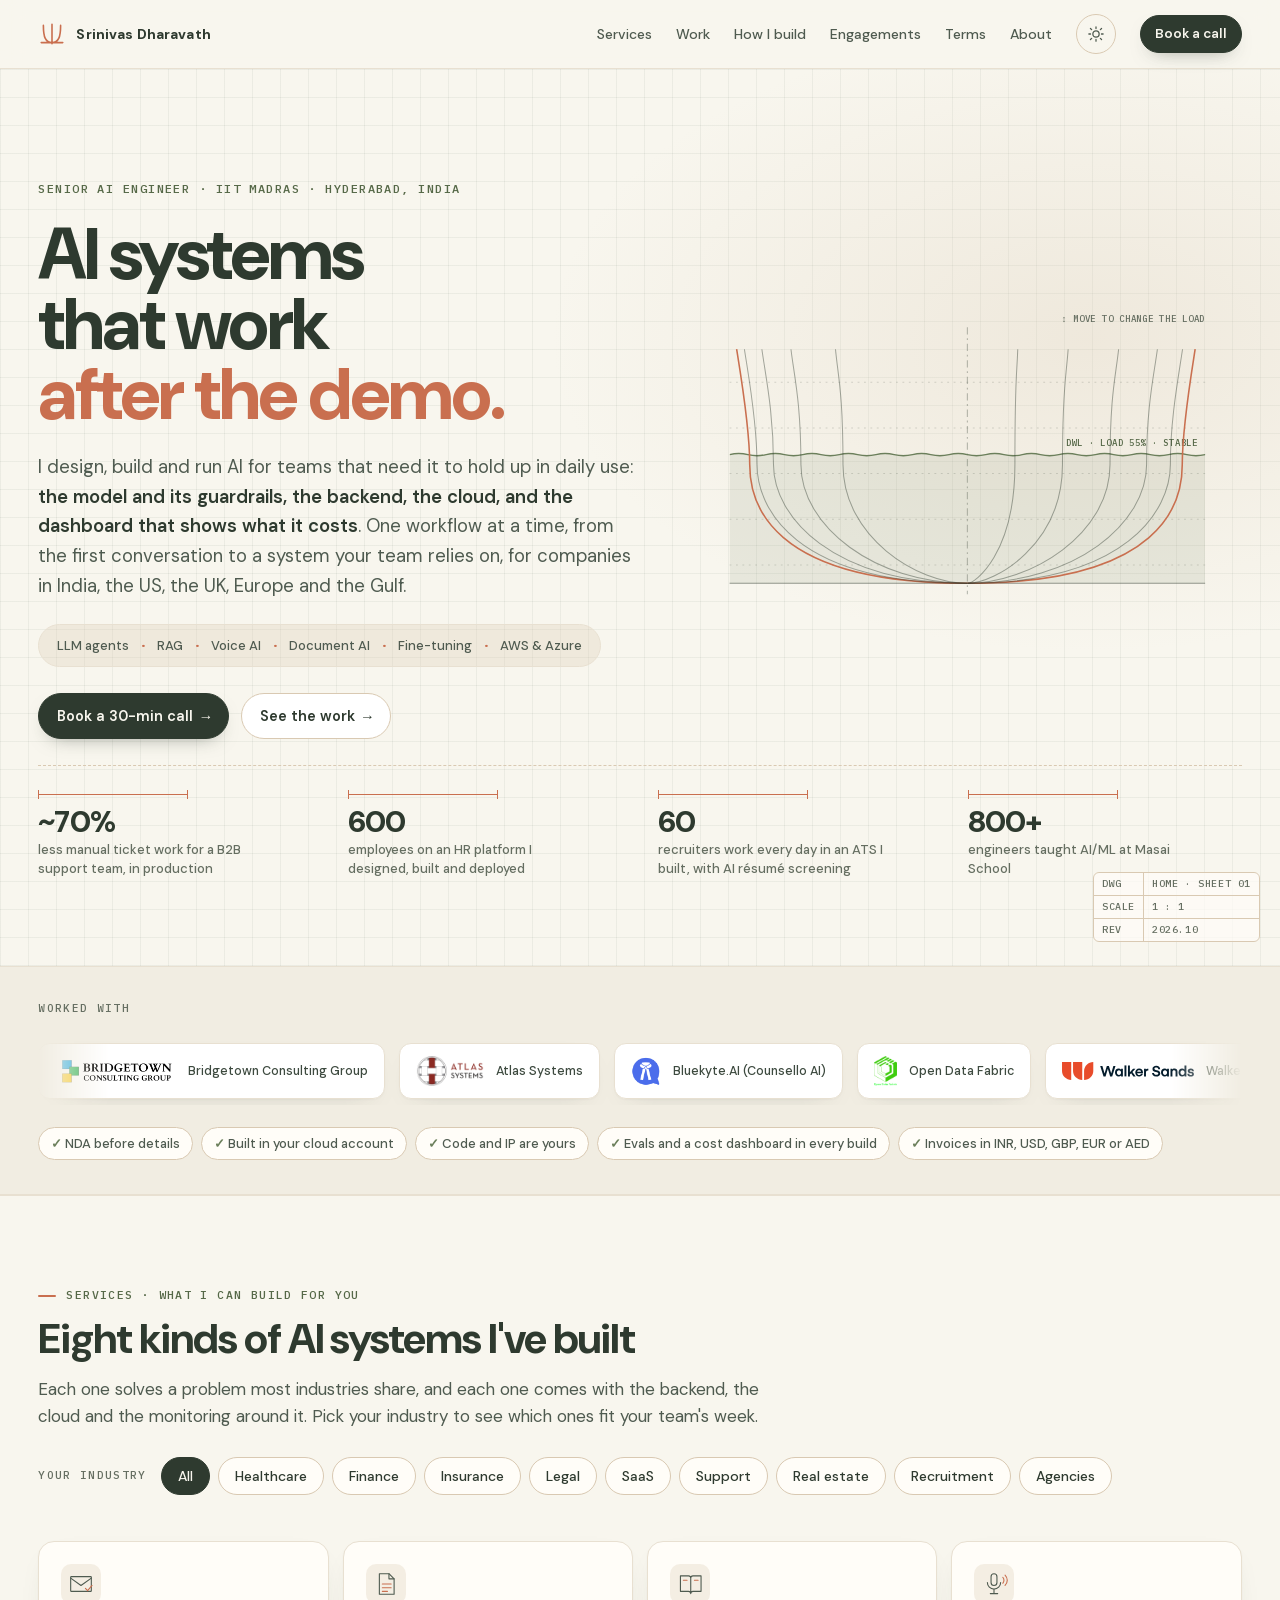
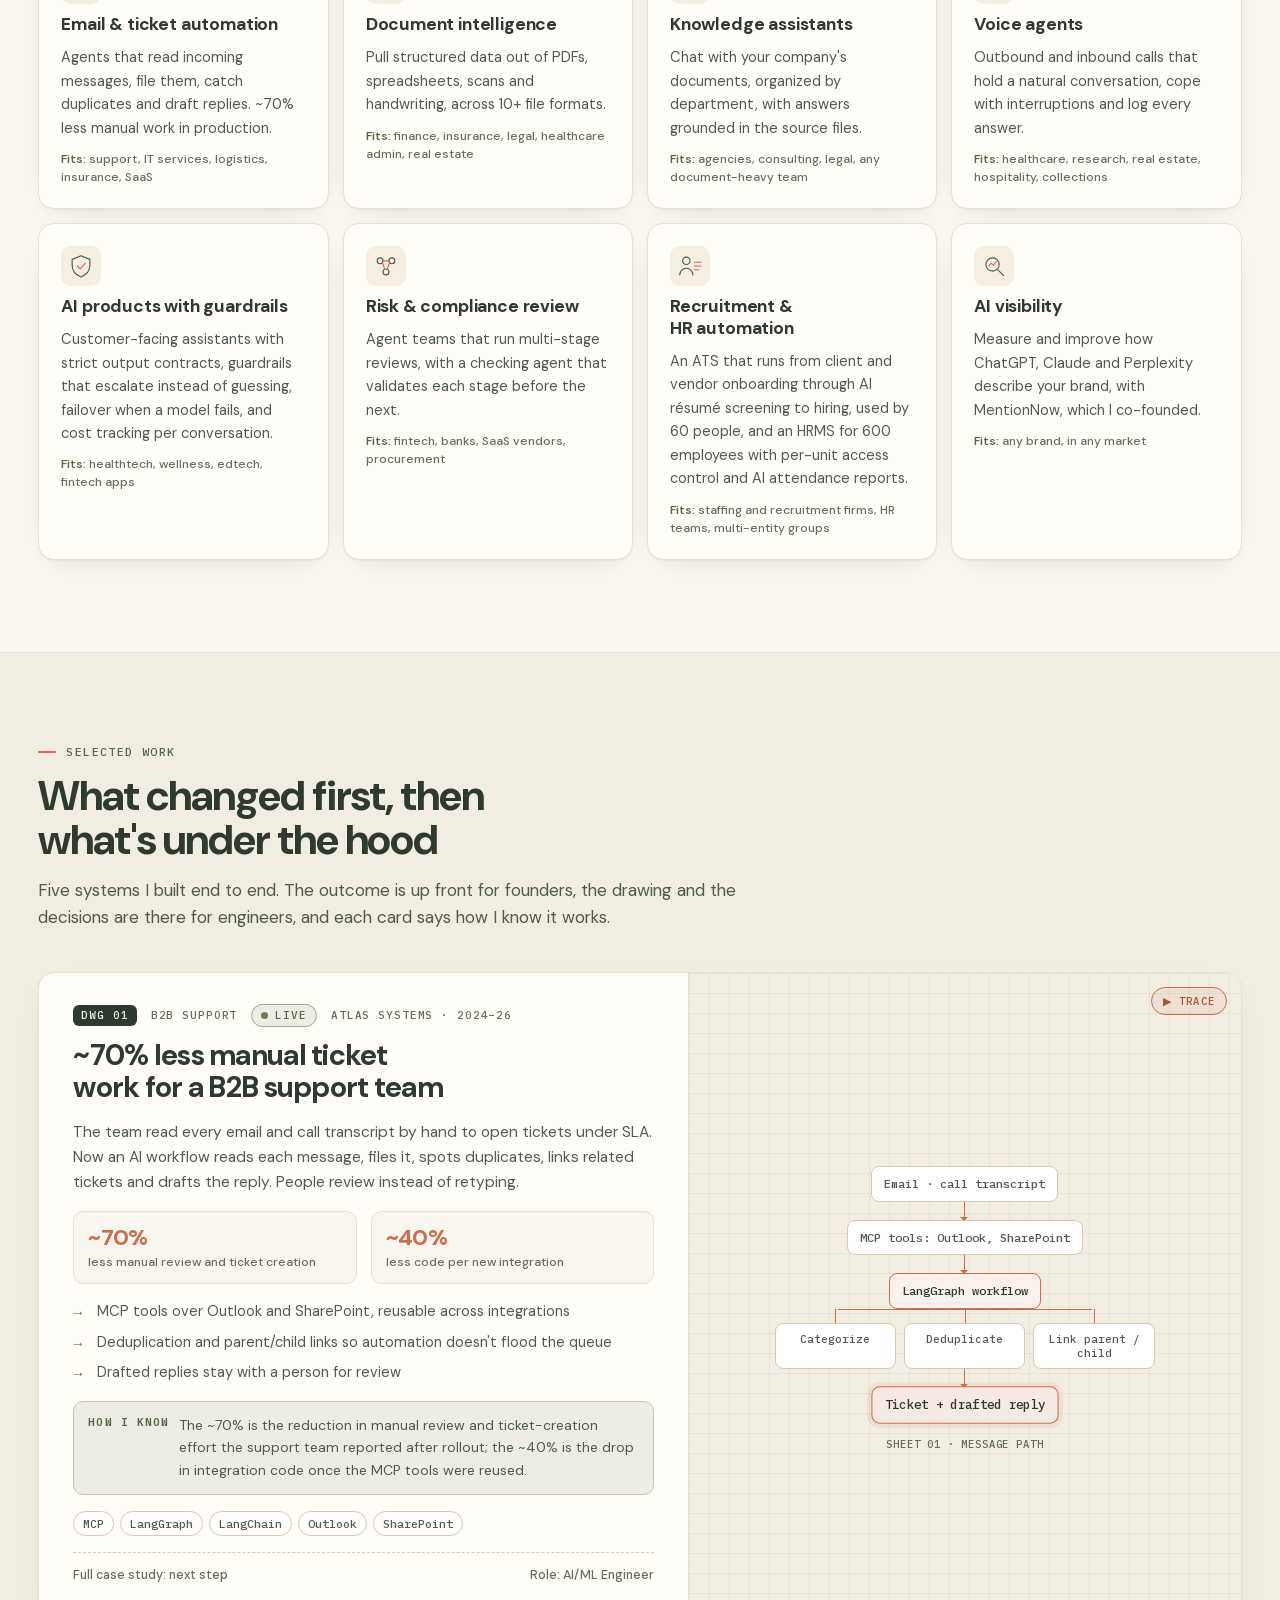
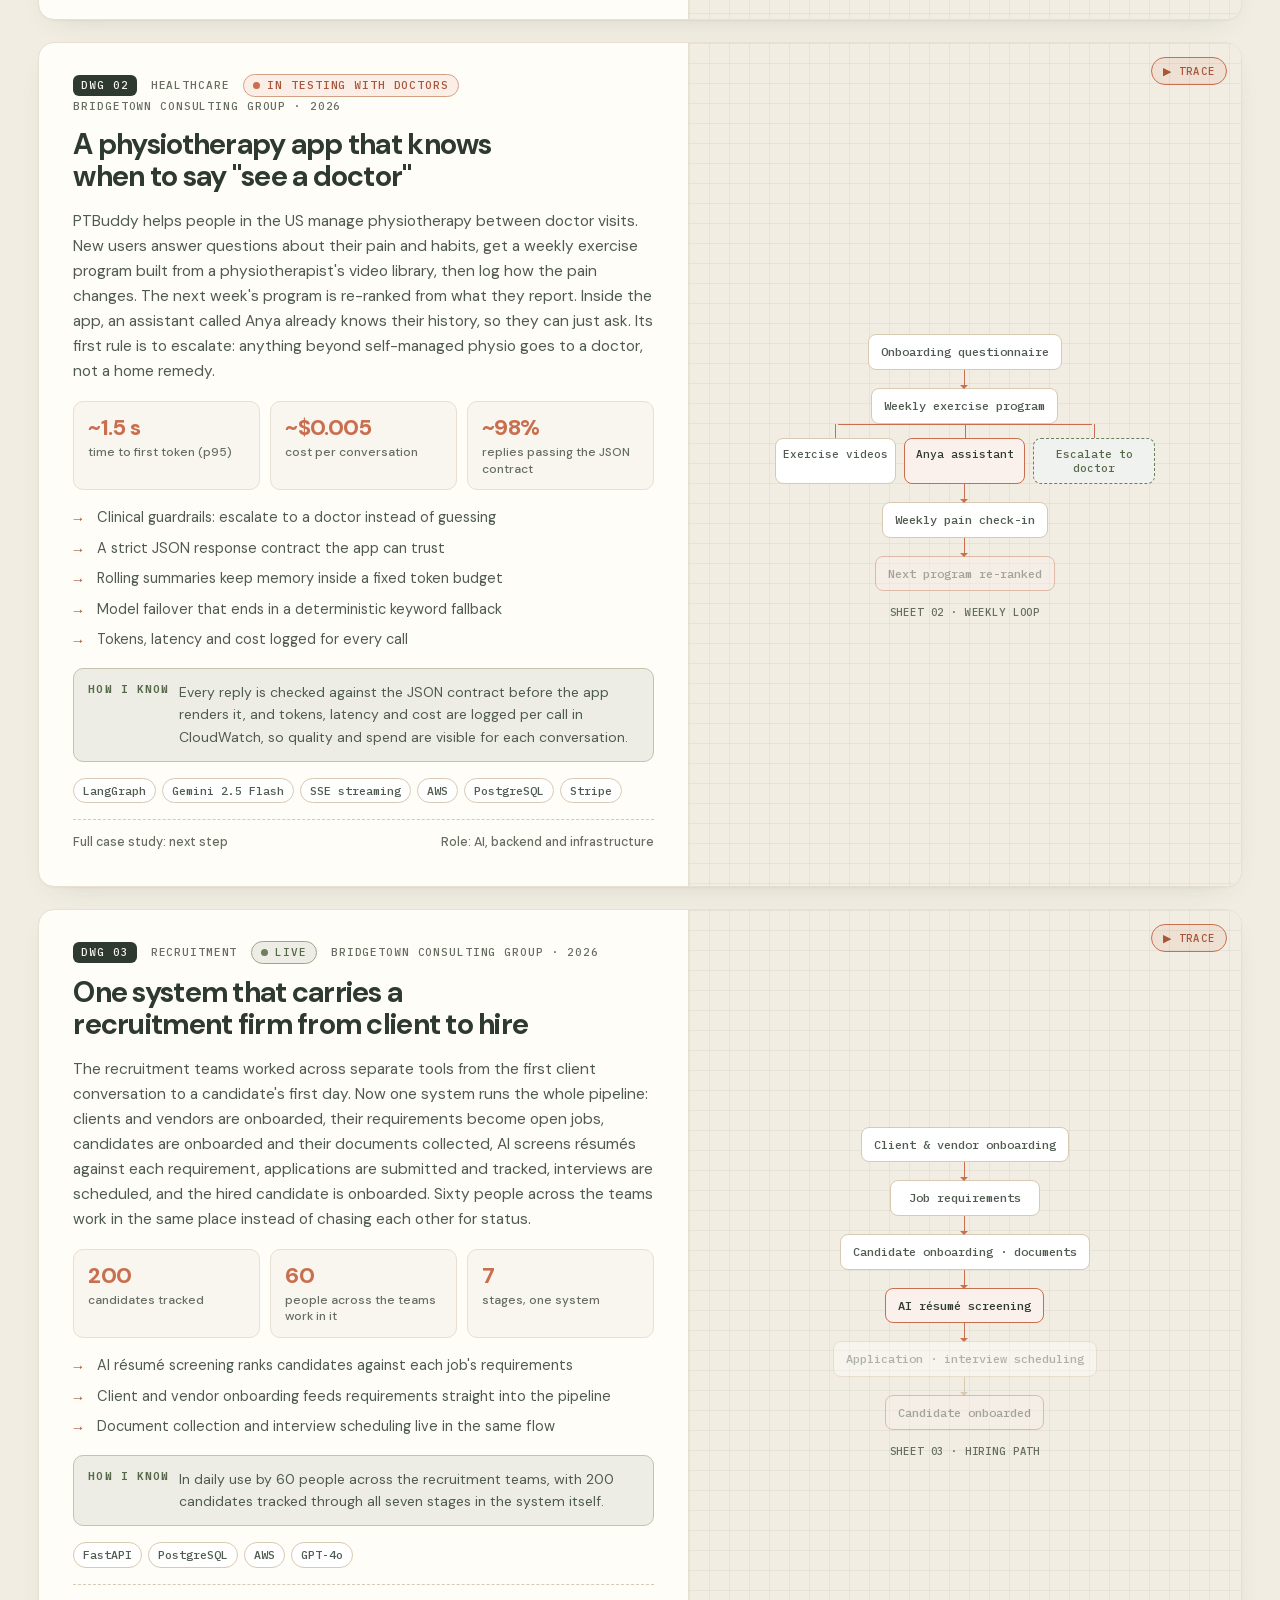
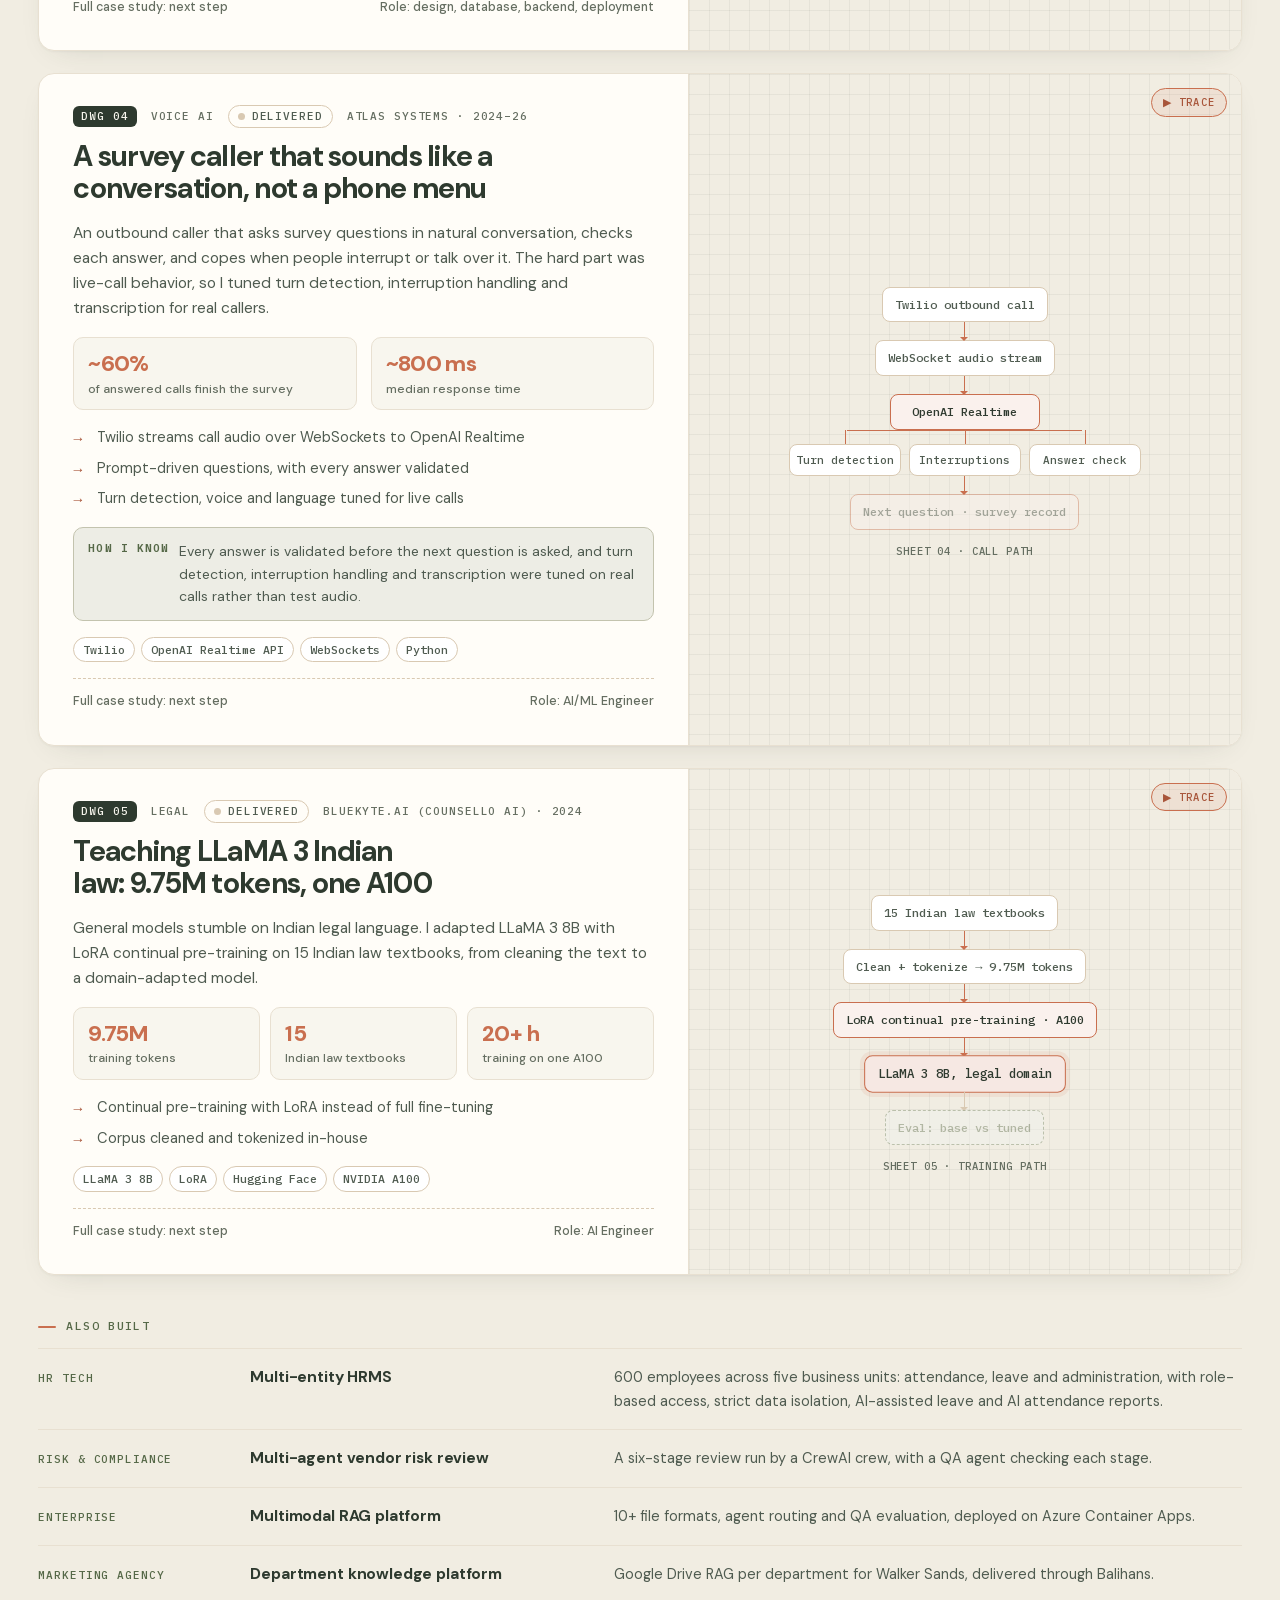
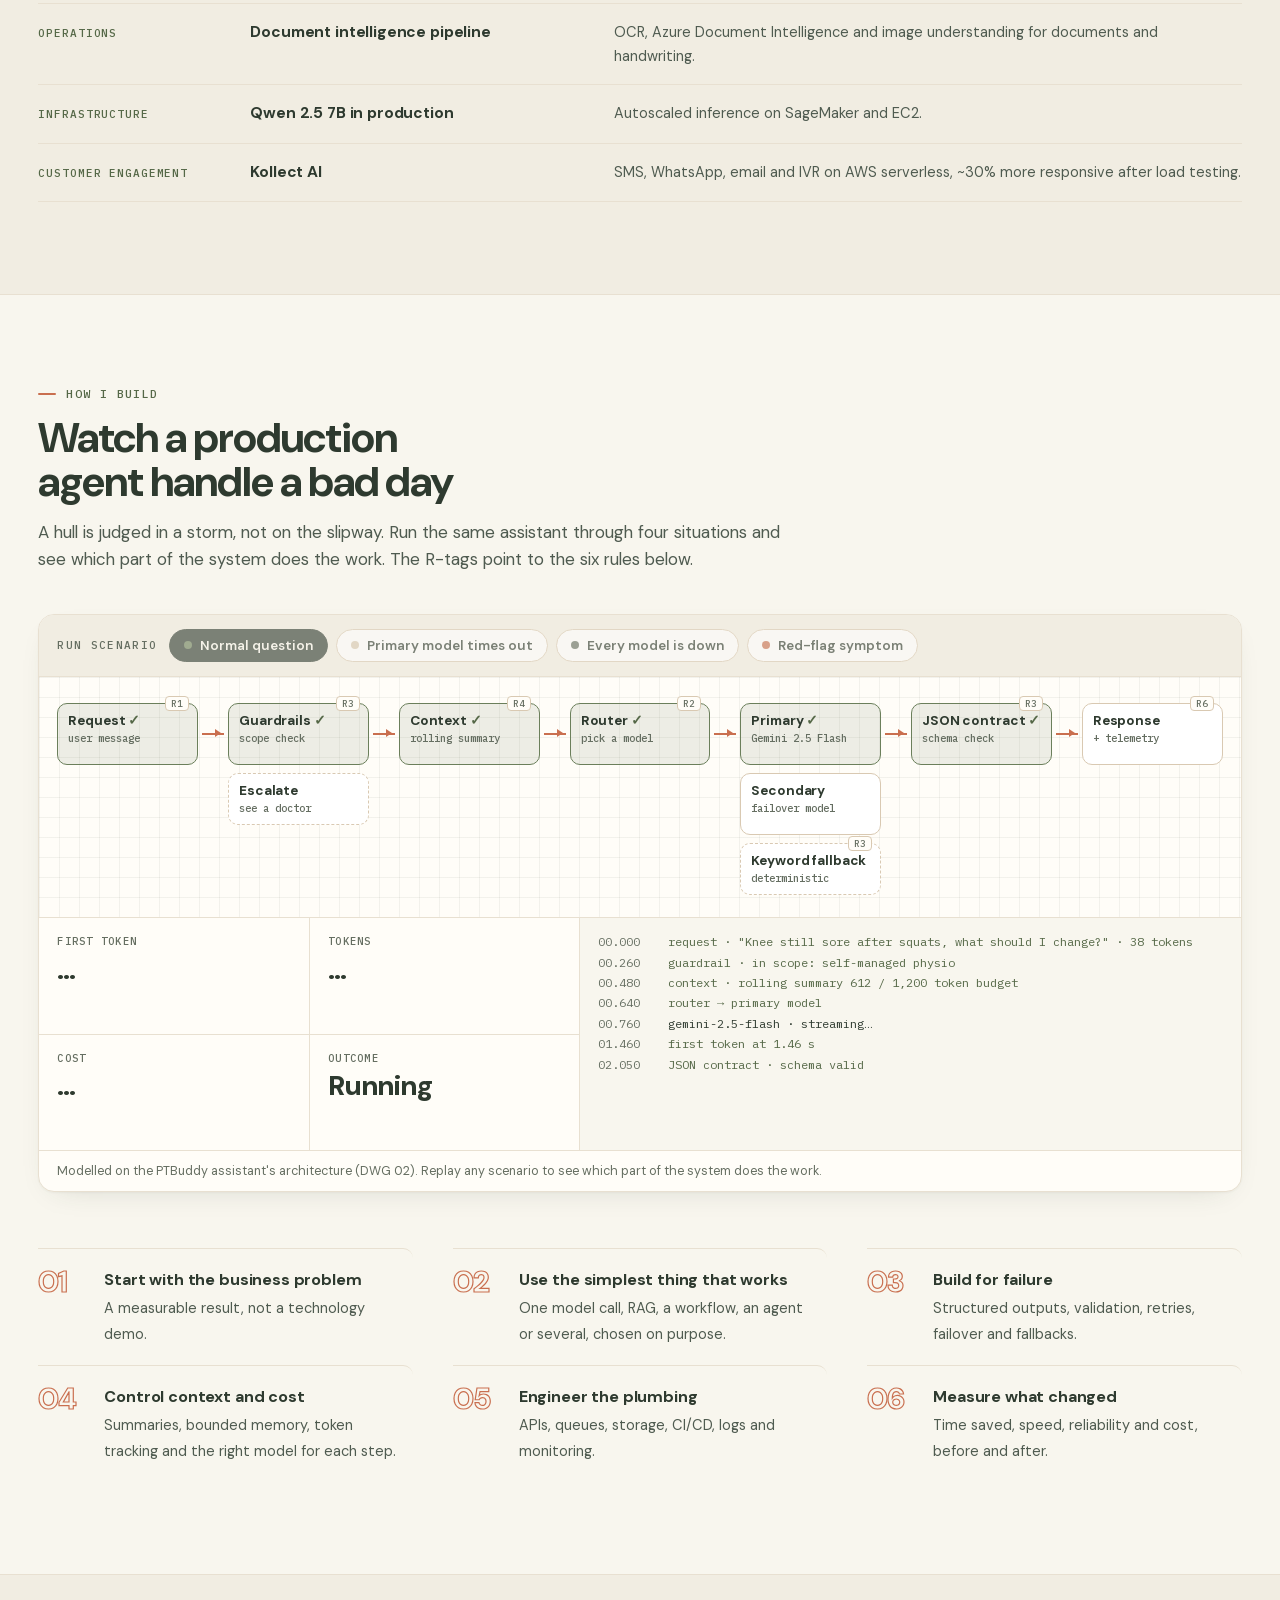
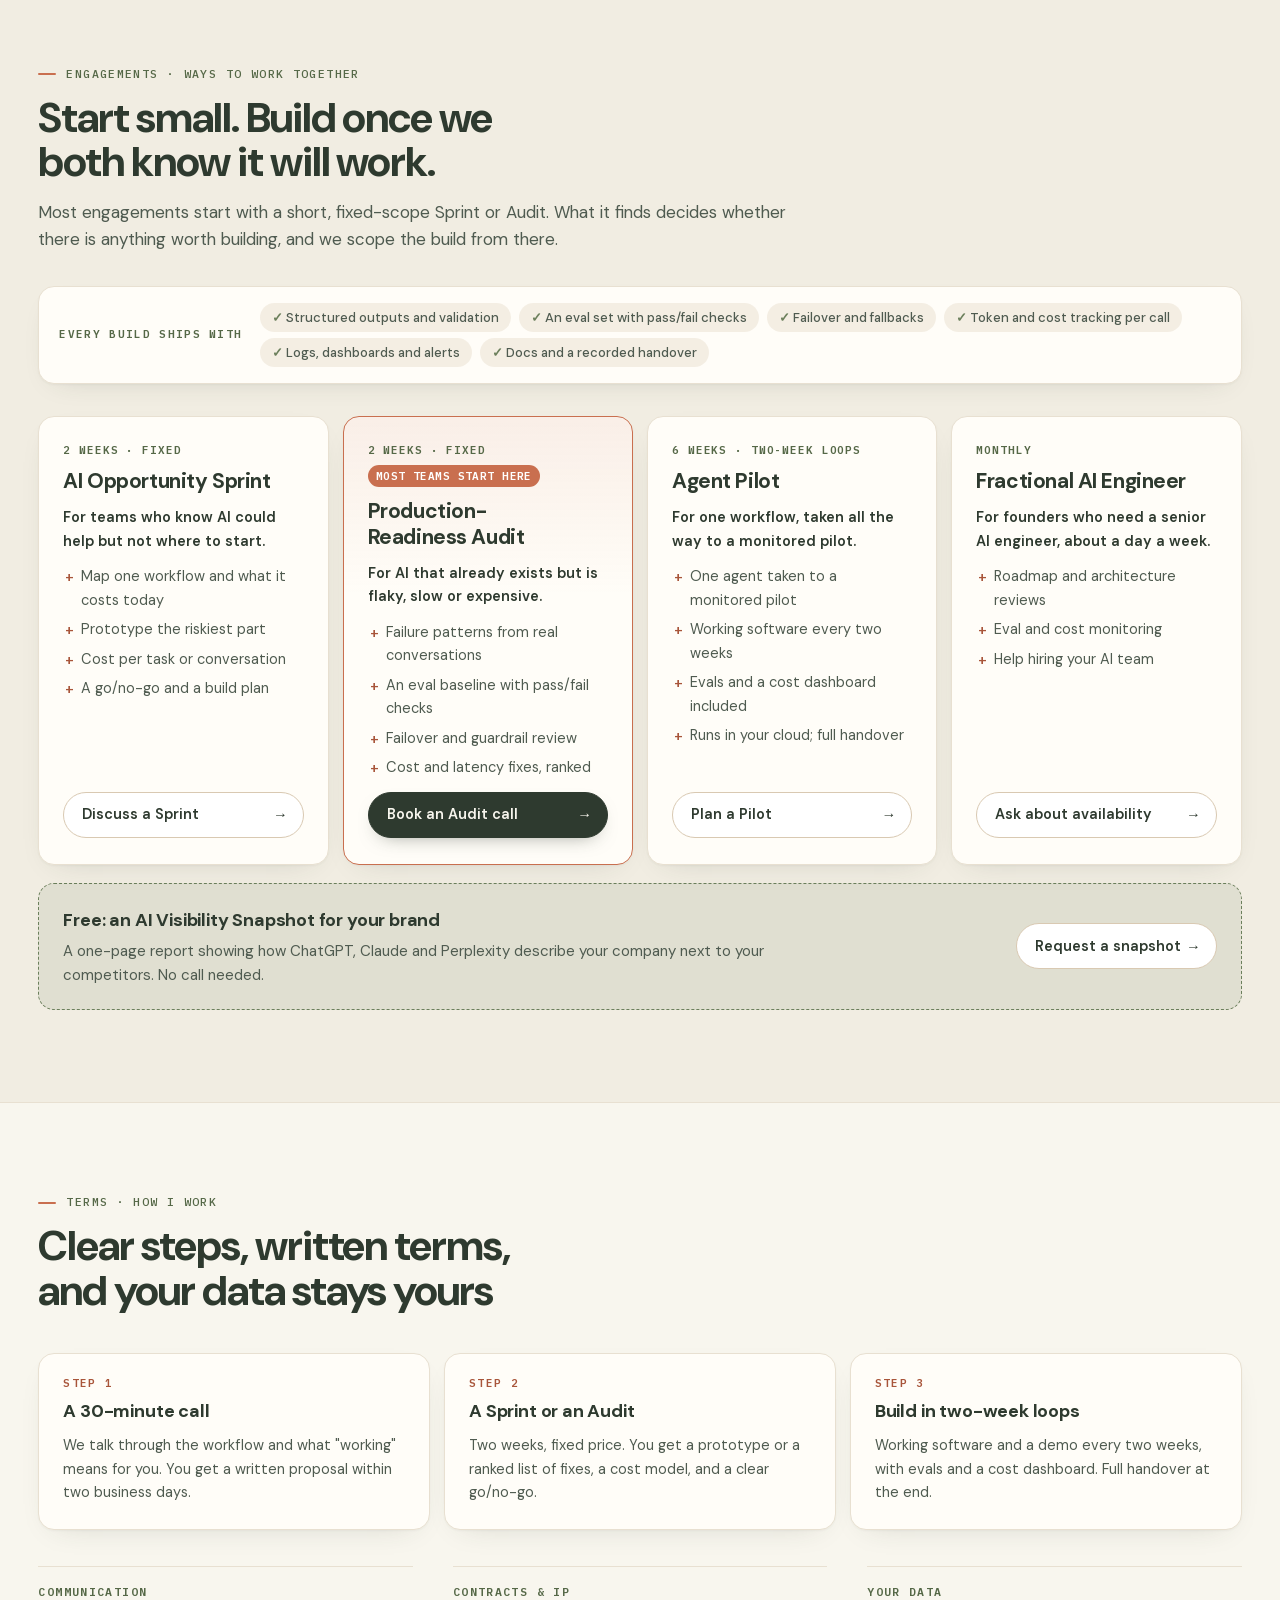
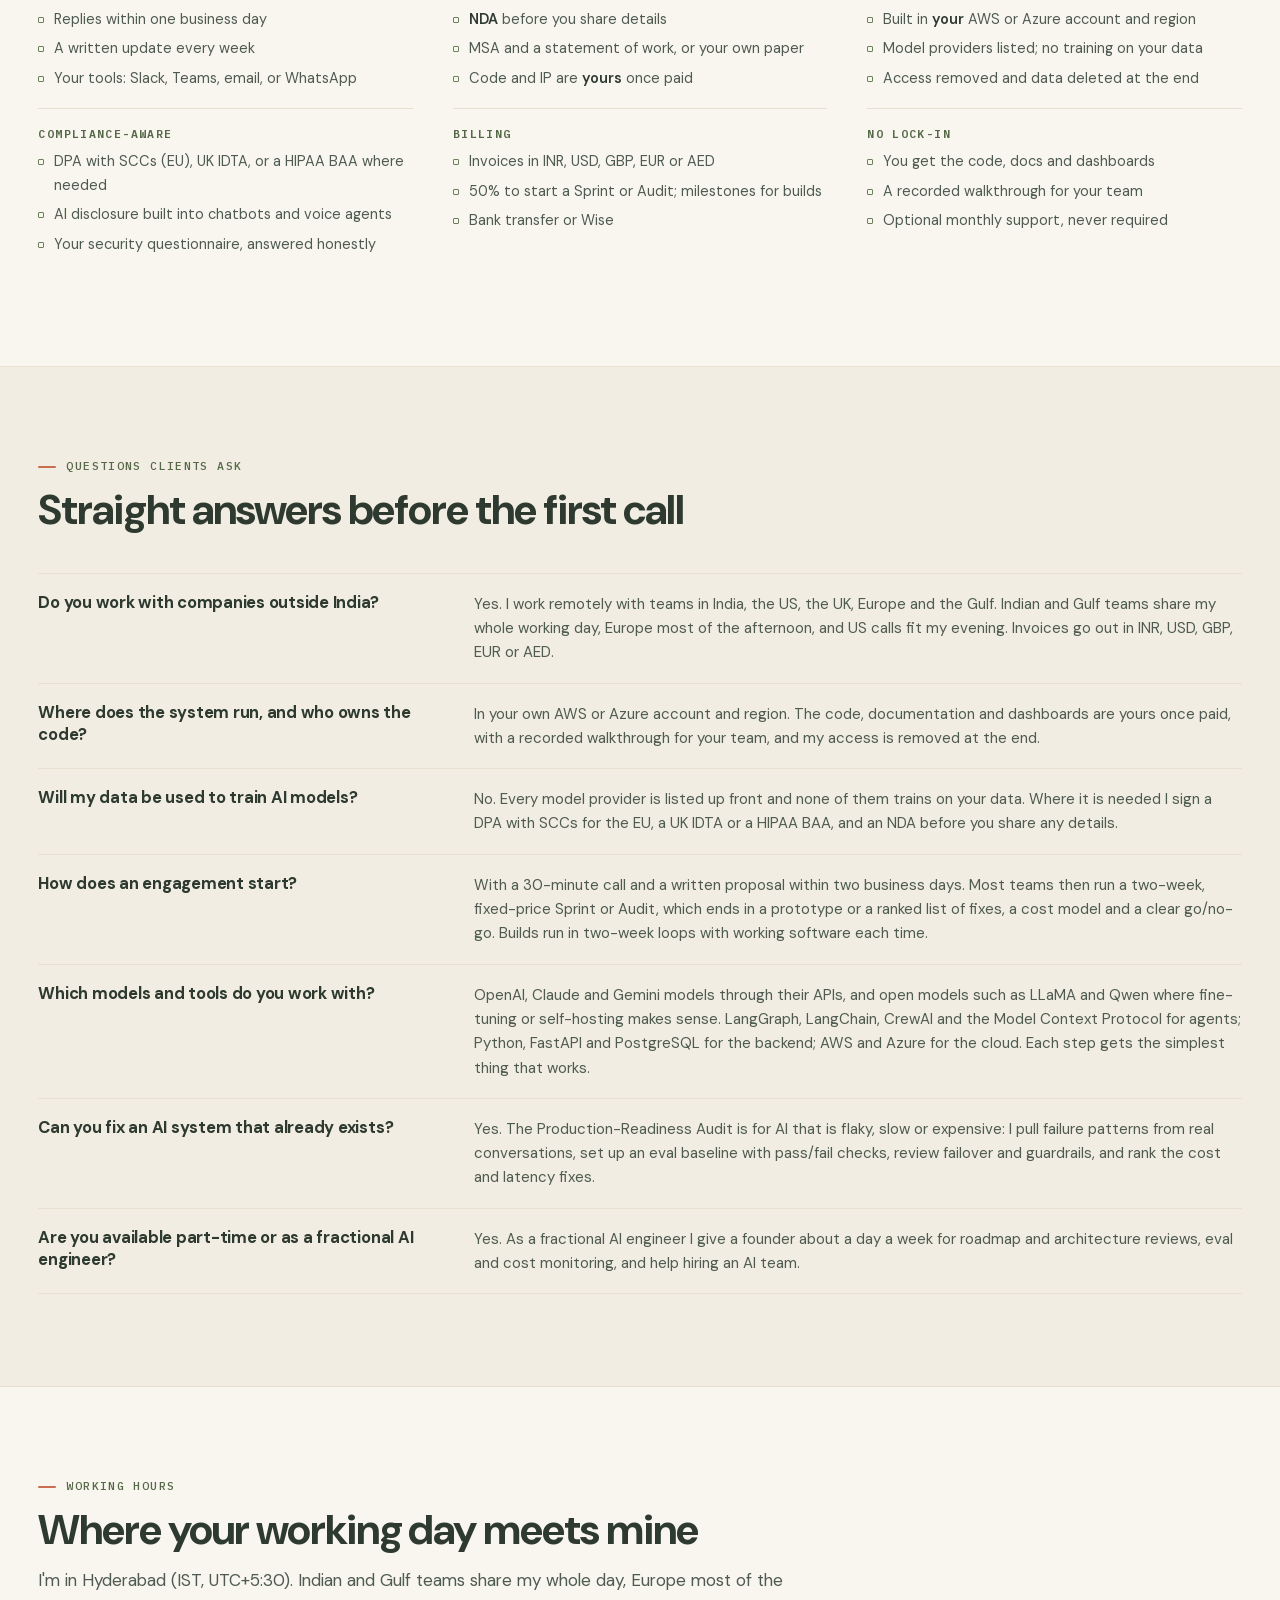
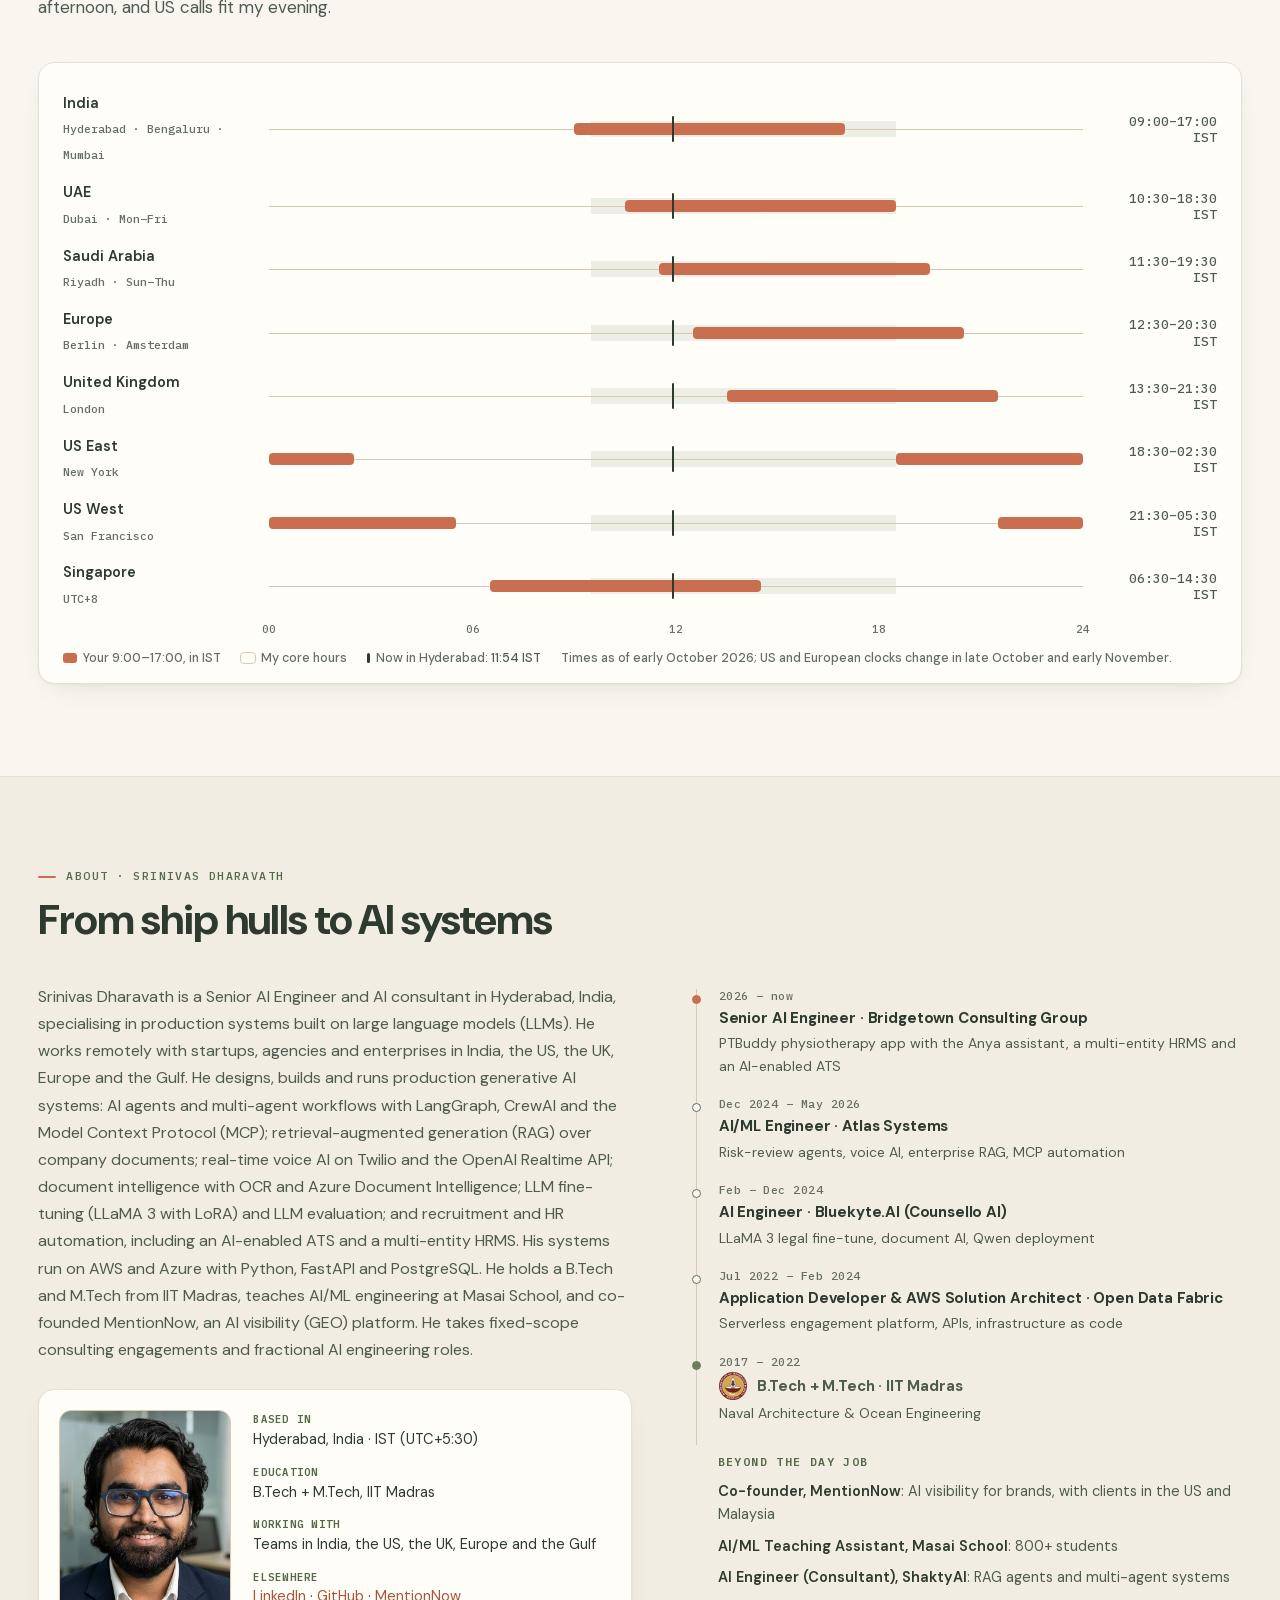
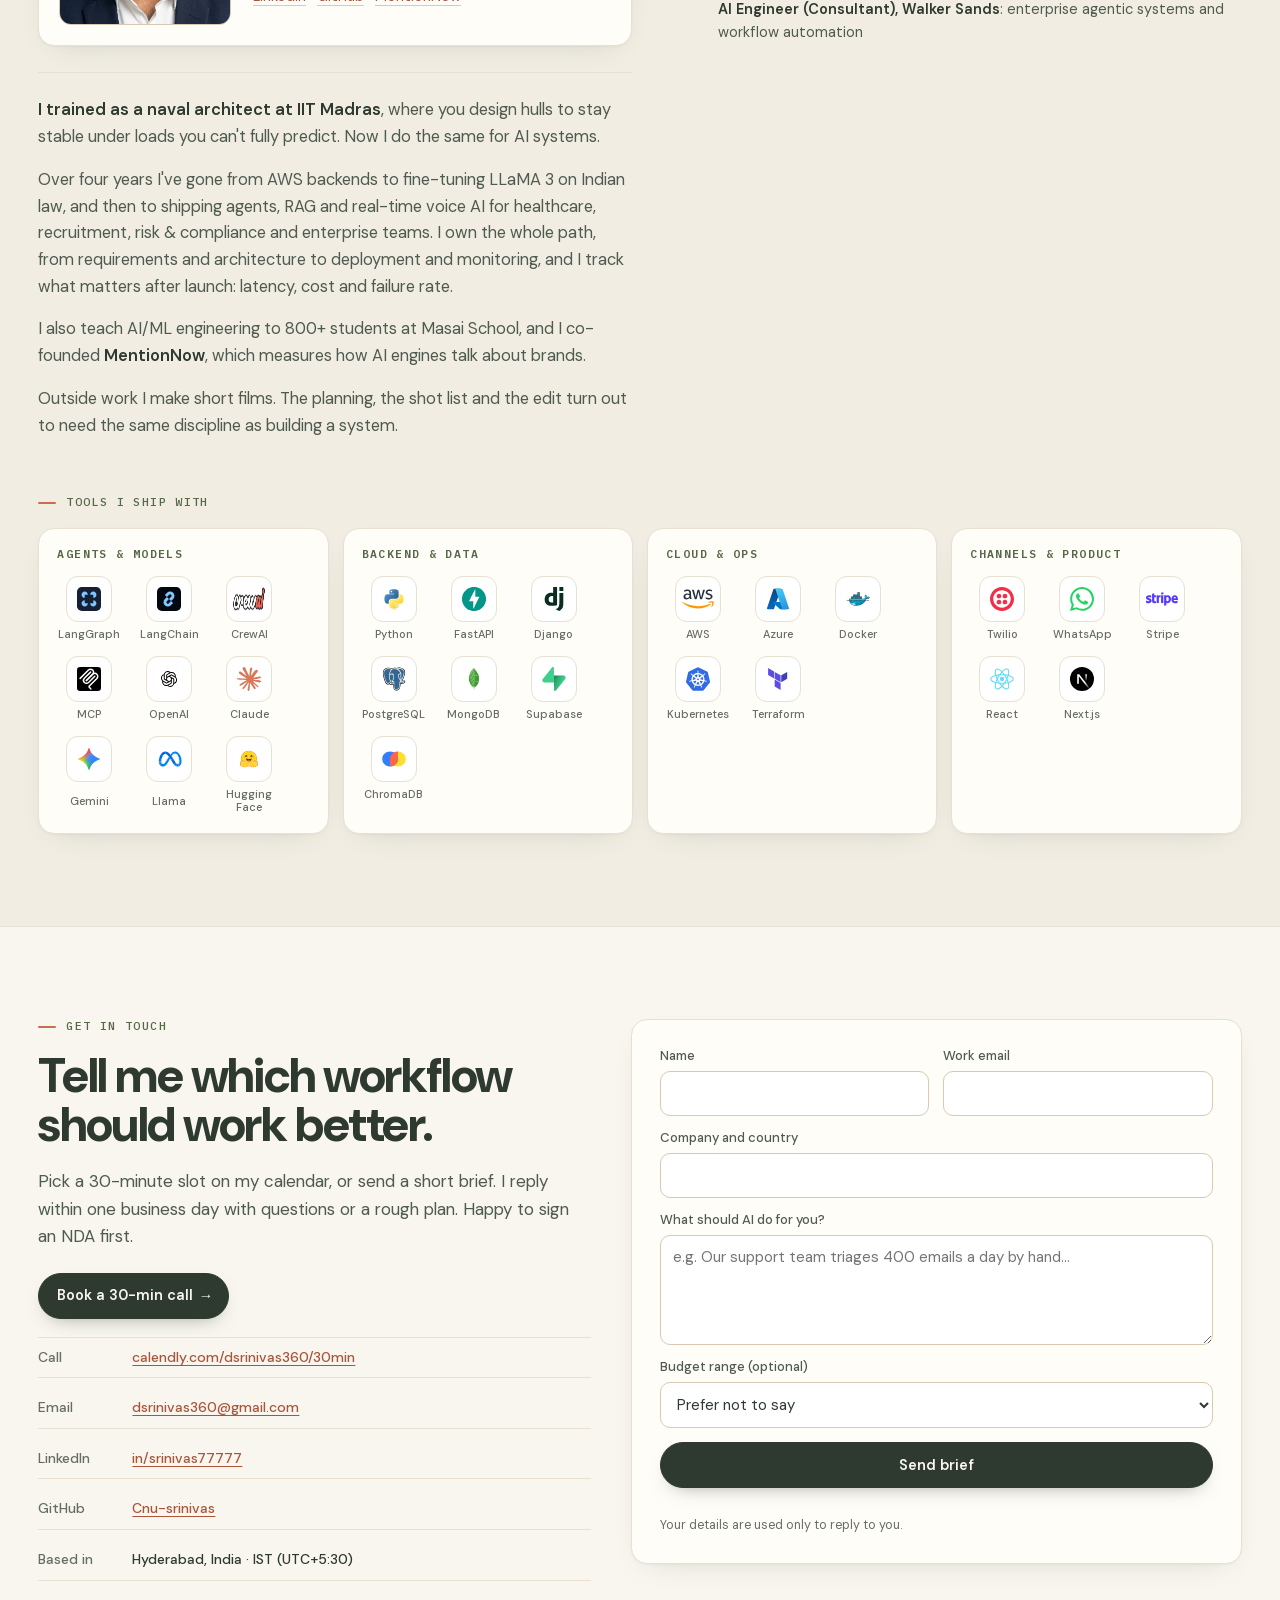
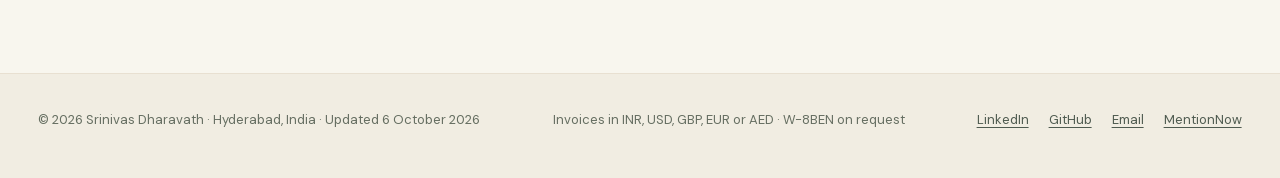
==== commit 61c7a5fe: "Set the live domain: www.srinivasdharavath.com Fills the canonical link, Open Graph and Twitter tags" ====
--- a/web/index.html
+++ b/web/index.html
@@ -6,22 +6,22 @@
   <title>Srinivas Dharavath · Senior AI Engineer · Agents, RAG, Voice AI</title>
   <meta name="description" content="Senior AI engineer (IIT Madras) in Hyderabad, India. I design, build and run production LLM systems: AI agents, RAG, voice AI and document automation, worldwide.">
   <meta name="robots" content="index, follow, max-image-preview:large, max-snippet:-1">
-  <link rel="canonical" href="https://YOUR-DOMAIN/">
+  <link rel="canonical" href="https://www.srinivasdharavath.com/">
   <!-- Link previews on LinkedIn, Slack, WhatsApp and X. The domain is set by tools/site_meta.py; og:image must be an absolute URL. -->
   <meta property="og:type" content="profile">
   <meta property="og:locale" content="en_US">
   <meta property="og:site_name" content="Srinivas Dharavath">
   <meta property="og:title" content="Srinivas Dharavath · AI systems that work after the demo">
   <meta property="og:description" content="Senior AI engineer who designs, builds and runs AI end to end: ~70% less manual ticket work for a support team, an HR platform for 600 employees, an ATS 60 recruiters use daily.">
-  <meta property="og:url" content="https://YOUR-DOMAIN/">
-  <meta property="og:image" content="https://YOUR-DOMAIN/images/og.png">
+  <meta property="og:url" content="https://www.srinivasdharavath.com/">
+  <meta property="og:image" content="https://www.srinivasdharavath.com/images/og.png">
   <meta property="og:image:width" content="1200">
   <meta property="og:image:height" content="630">
   <meta property="og:image:alt" content="Srinivas Dharavath, Senior AI Engineer: AI systems that work after the demo">
   <meta name="twitter:card" content="summary_large_image">
   <meta name="twitter:title" content="Srinivas Dharavath · AI systems that work after the demo">
   <meta name="twitter:description" content="Agents, RAG, voice AI and document automation, built end to end and measured after launch.">
-  <meta name="twitter:image" content="https://YOUR-DOMAIN/images/og.png">
+  <meta name="twitter:image" content="https://www.srinivasdharavath.com/images/og.png">
   <meta name="theme-color" content="#F8F6EE">
   <script>
     /* the page is light (paper) by default; a visitor who chose the dark variant keeps it, applied before first paint */
@@ -40,36 +40,36 @@
   "@graph": [
     {
       "@type": "WebSite",
-      "@id": "https://YOUR-DOMAIN/#site",
-      "url": "https://YOUR-DOMAIN/",
+      "@id": "https://www.srinivasdharavath.com/#site",
+      "url": "https://www.srinivasdharavath.com/",
       "name": "Srinivas Dharavath",
       "inLanguage": "en",
       "author": {
-        "@id": "https://YOUR-DOMAIN/#me"
+        "@id": "https://www.srinivasdharavath.com/#me"
       }
     },
     {
       "@type": "ProfilePage",
-      "@id": "https://YOUR-DOMAIN/#page",
-      "url": "https://YOUR-DOMAIN/",
+      "@id": "https://www.srinivasdharavath.com/#page",
+      "url": "https://www.srinivasdharavath.com/",
       "isPartOf": {
-        "@id": "https://YOUR-DOMAIN/#site"
+        "@id": "https://www.srinivasdharavath.com/#site"
       },
       "dateCreated": "2026-09-22",
       "dateModified": "2026-10-06",
       "mainEntity": {
-        "@id": "https://YOUR-DOMAIN/#me"
+        "@id": "https://www.srinivasdharavath.com/#me"
       }
     },
     {
       "@type": "Person",
-      "@id": "https://YOUR-DOMAIN/#me",
+      "@id": "https://www.srinivasdharavath.com/#me",
       "name": "Srinivas Dharavath",
-      "url": "https://YOUR-DOMAIN/",
+      "url": "https://www.srinivasdharavath.com/",
       "jobTitle": "Senior AI Engineer",
       "description": "Srinivas Dharavath is a Senior AI Engineer and AI consultant in Hyderabad, India, specialising in production systems built on large language models (LLMs). He works remotely with startups, agencies and enterprises in India, the US, the UK, Europe and the Gulf.",
       "email": "mailto:dsrinivas360@gmail.com",
-      "image": "https://YOUR-DOMAIN/images/profile.jpg",
+      "image": "https://www.srinivasdharavath.com/images/profile.jpg",
       "address": {
         "@type": "PostalAddress",
         "addressLocality": "Hyderabad",
@@ -134,12 +134,12 @@
       "name": "MentionNow",
       "url": "https://www.mentionnow.io",
       "founder": {
-        "@id": "https://YOUR-DOMAIN/#me"
+        "@id": "https://www.srinivasdharavath.com/#me"
       }
     },
     {
       "@type": "FAQPage",
-      "@id": "https://YOUR-DOMAIN/#faq",
+      "@id": "https://www.srinivasdharavath.com/#faq",
       "mainEntity": [
         {
           "@type": "Question",
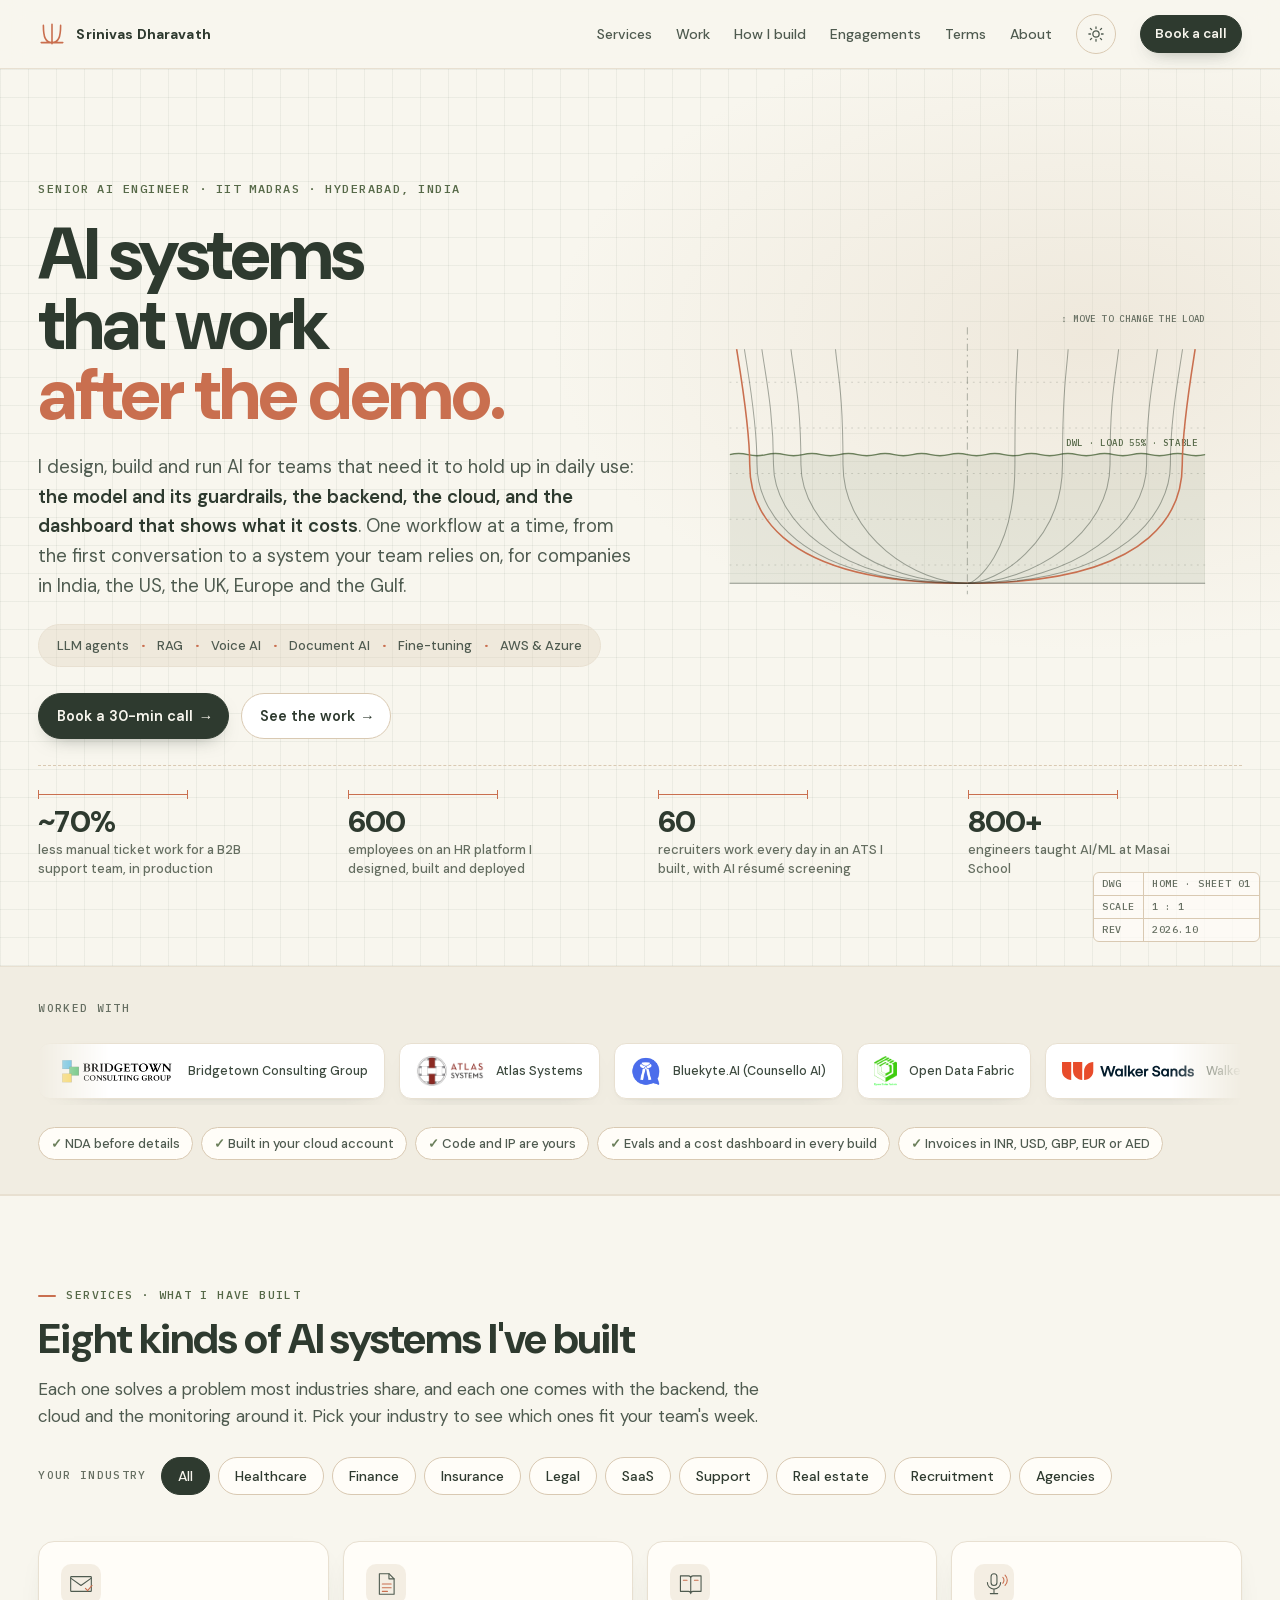
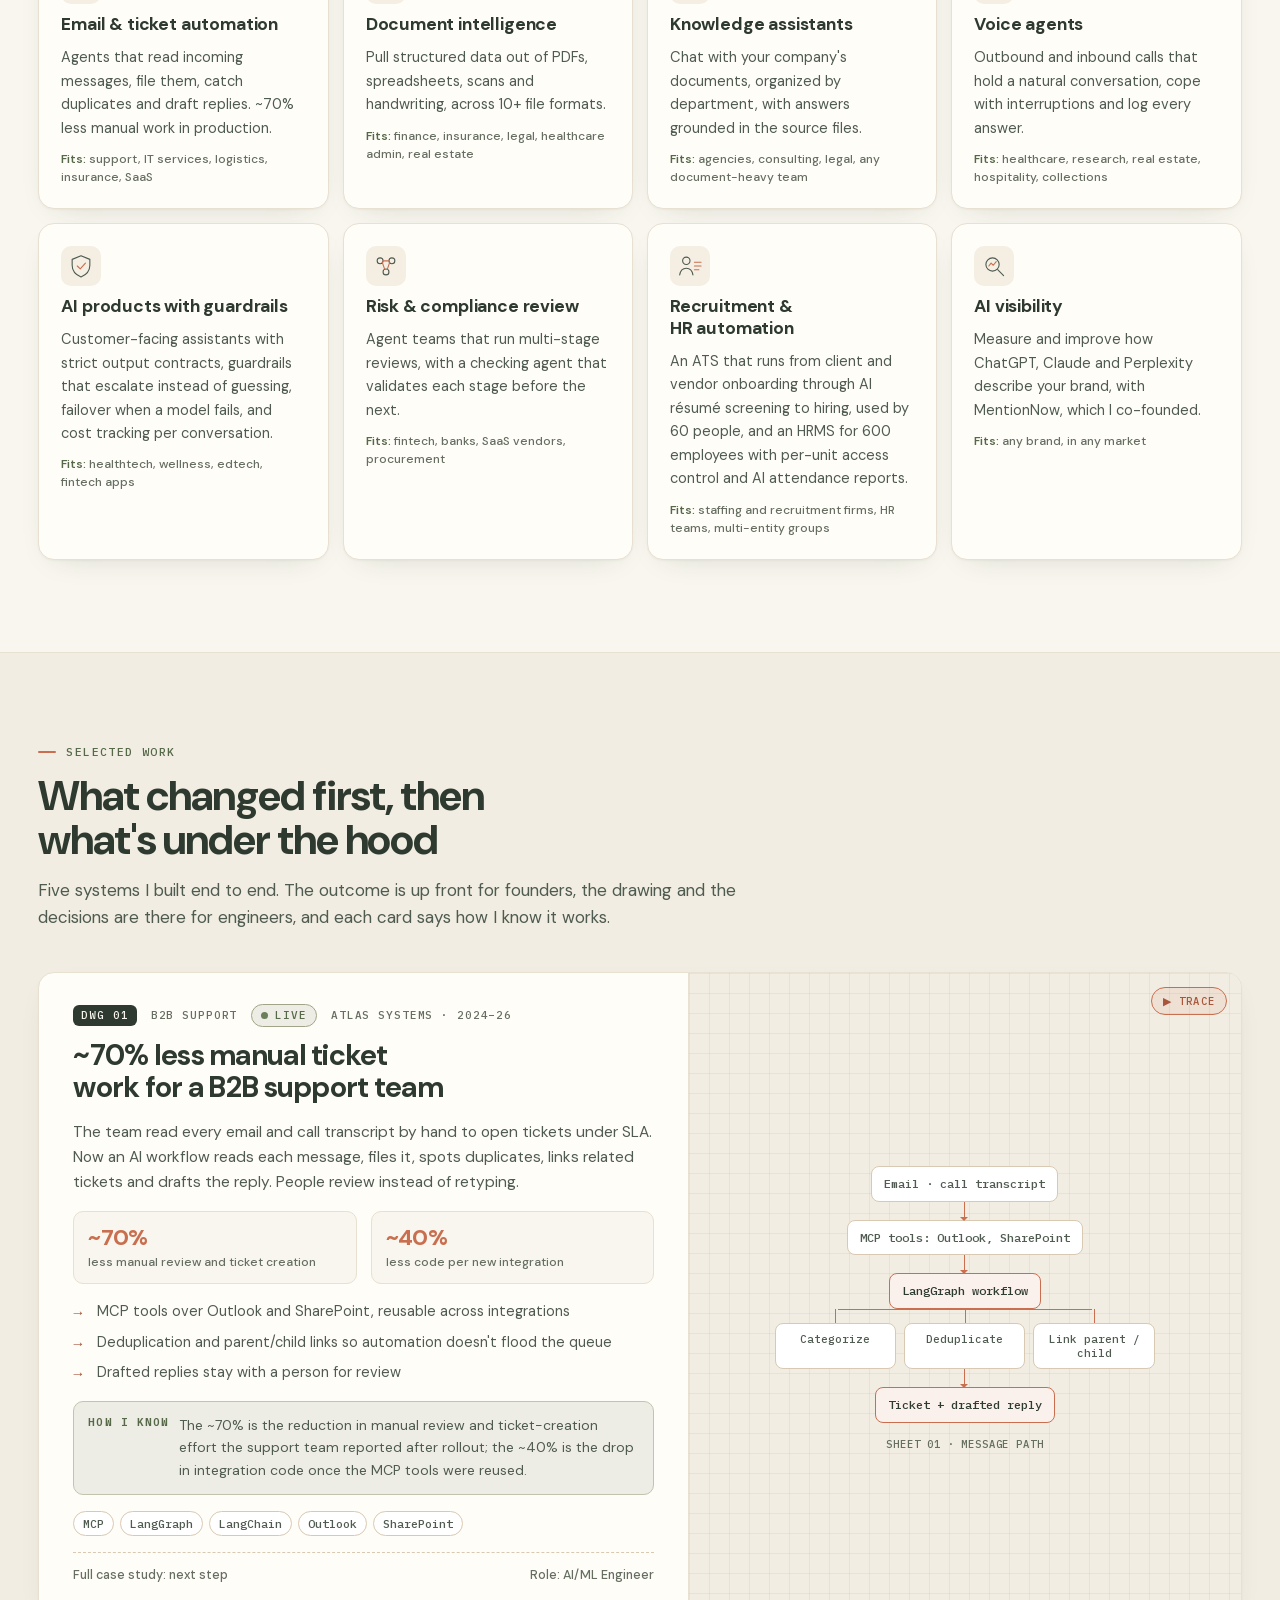
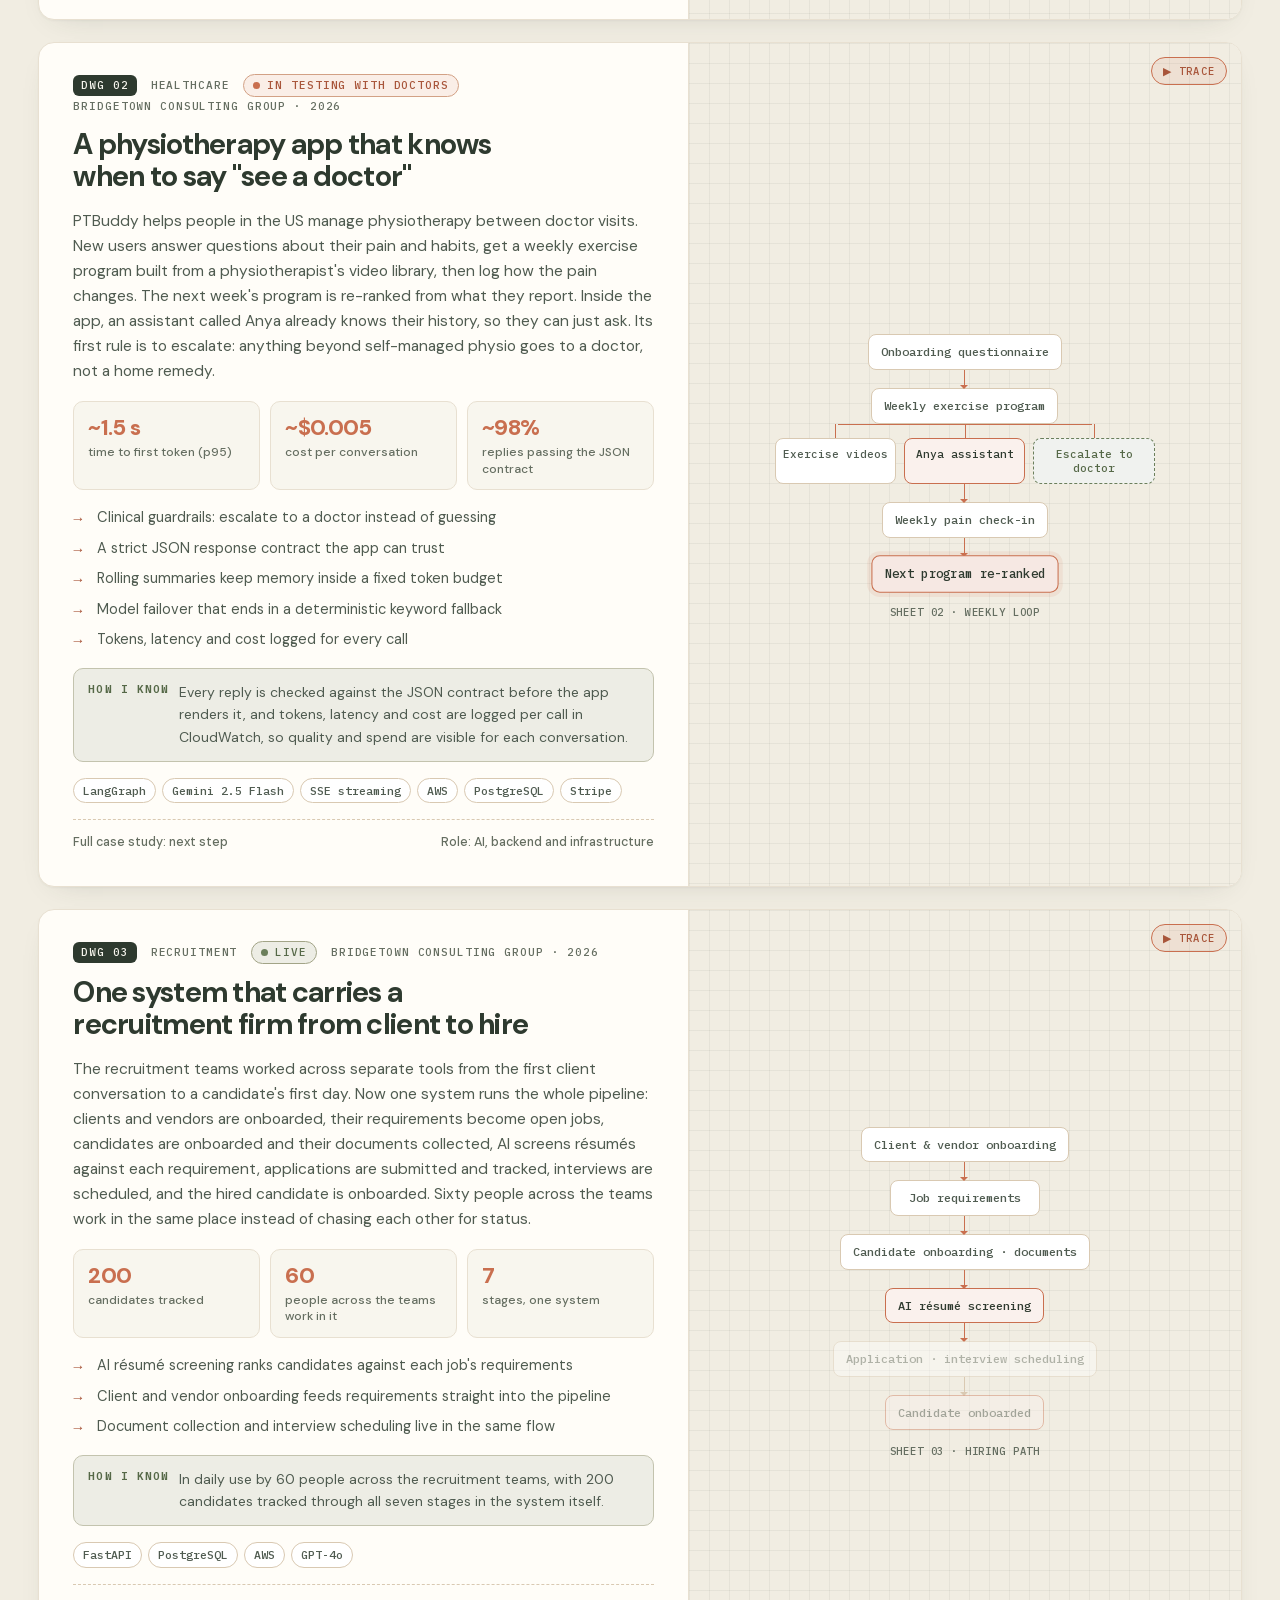
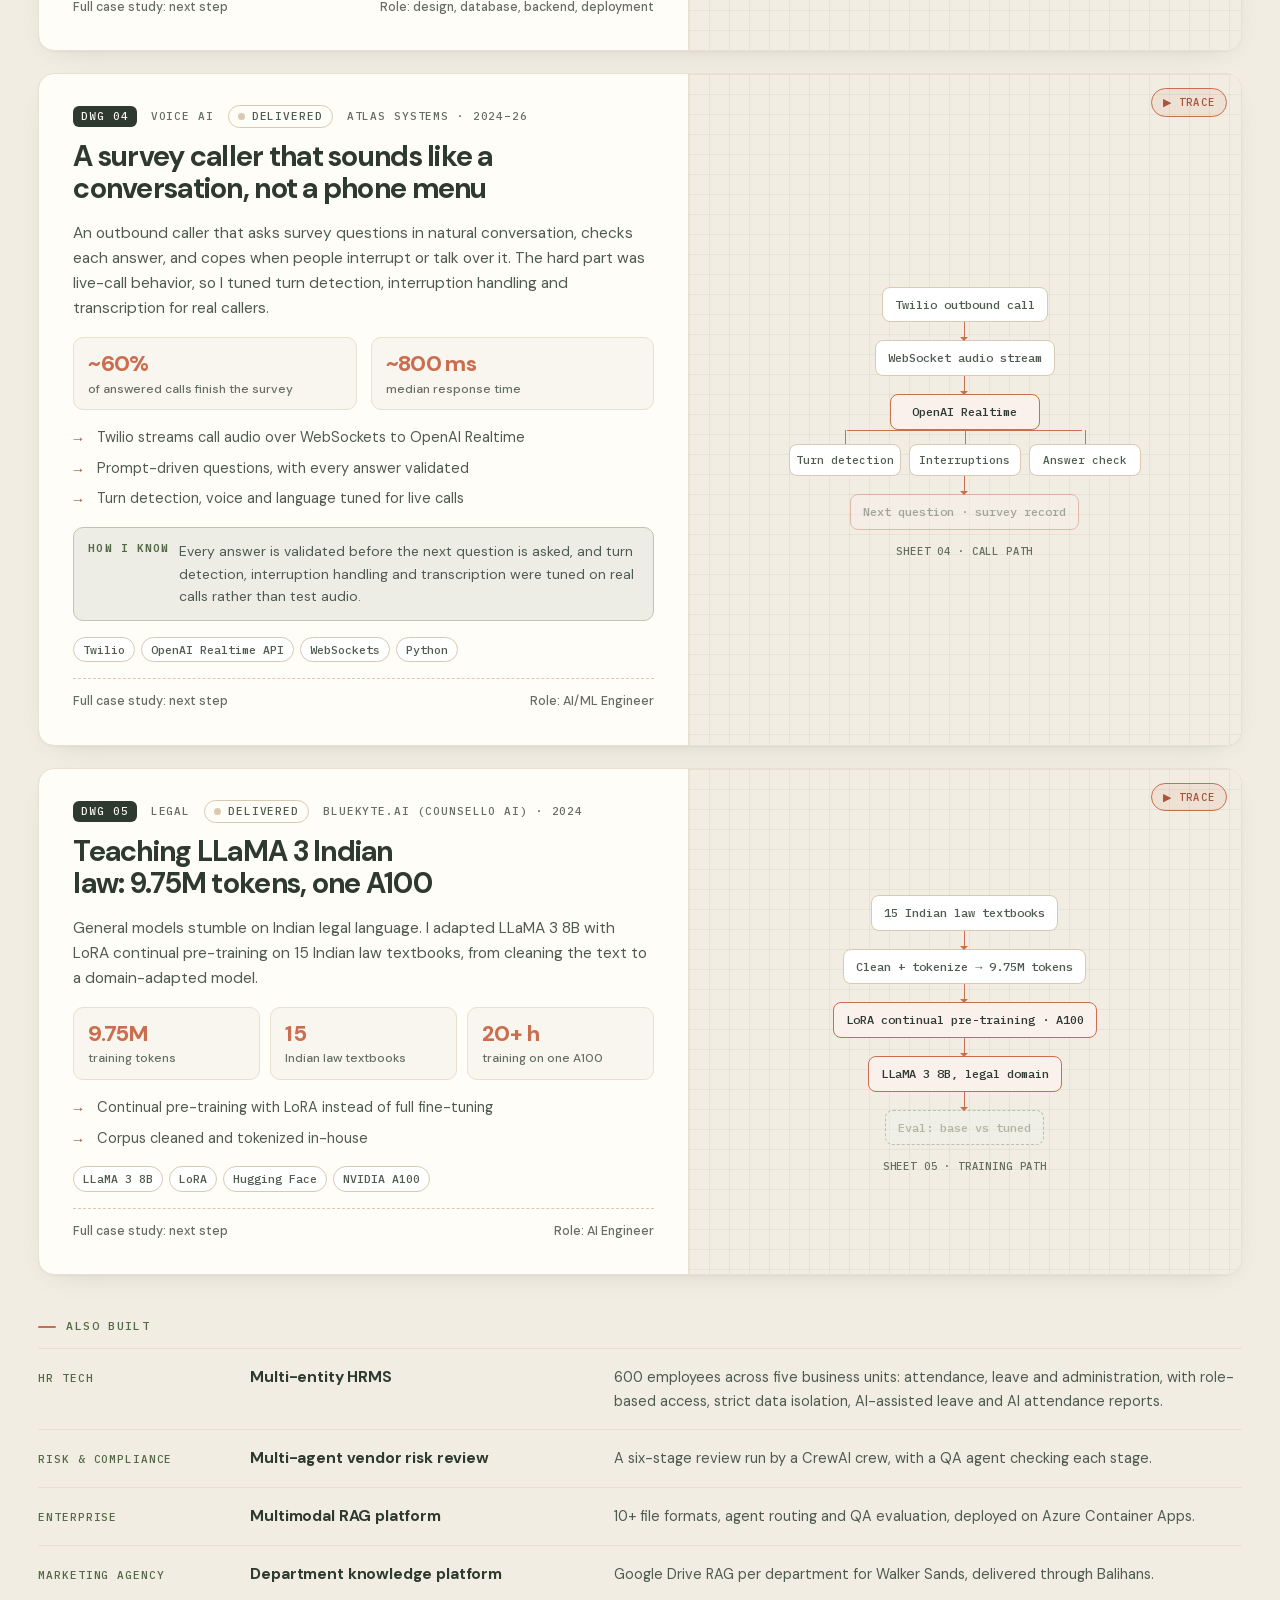
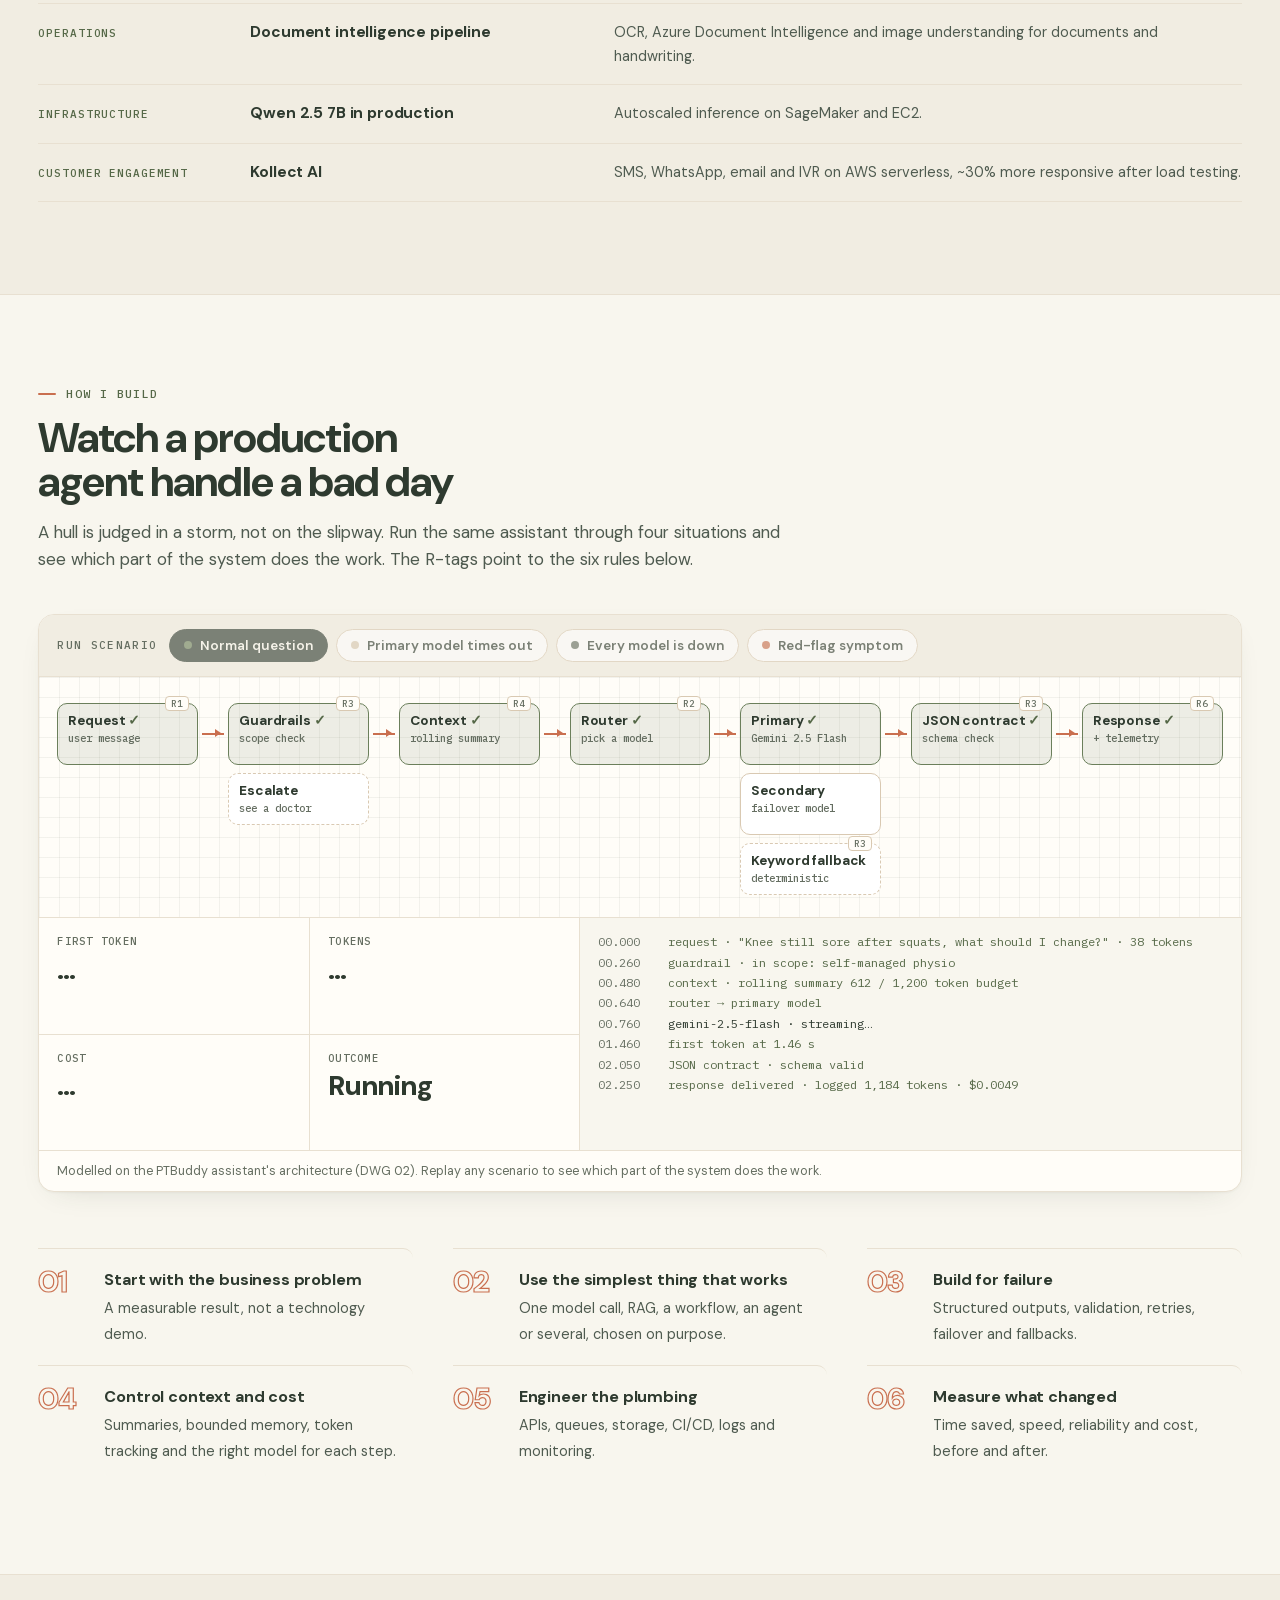
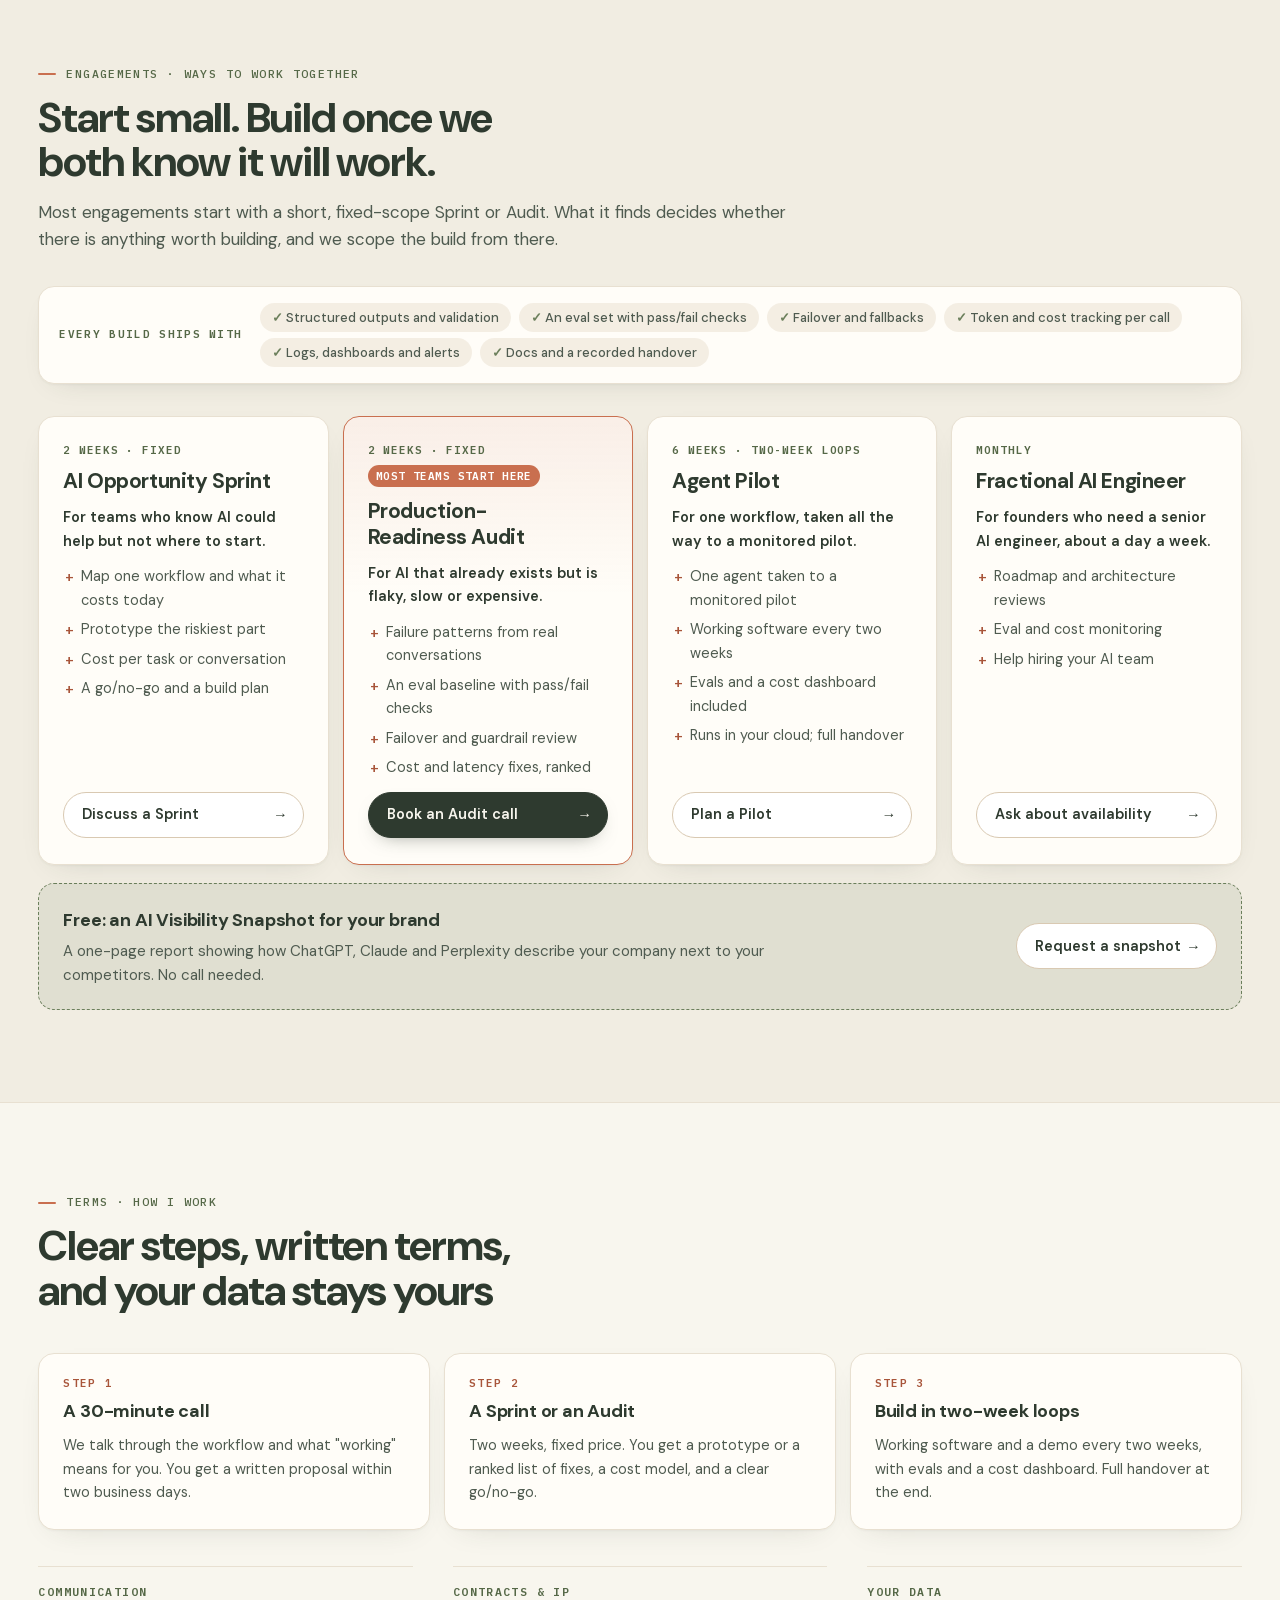
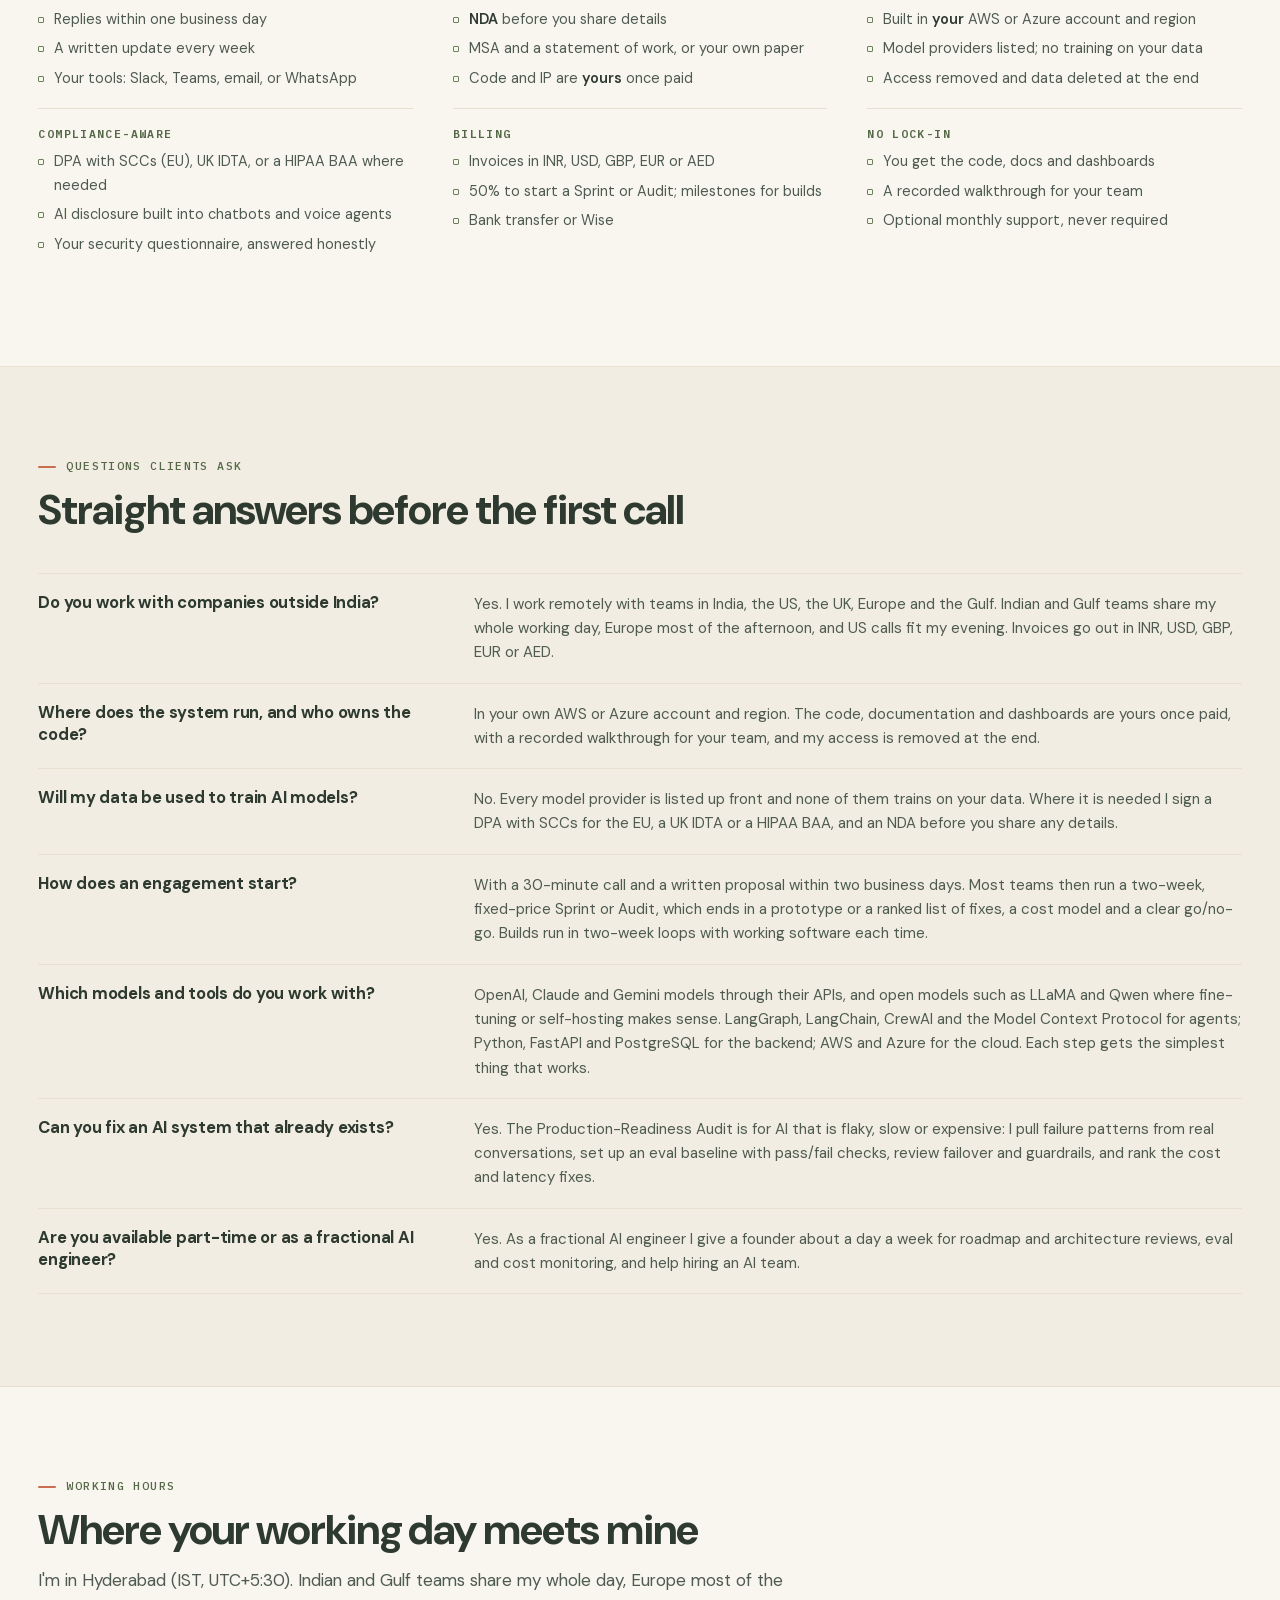
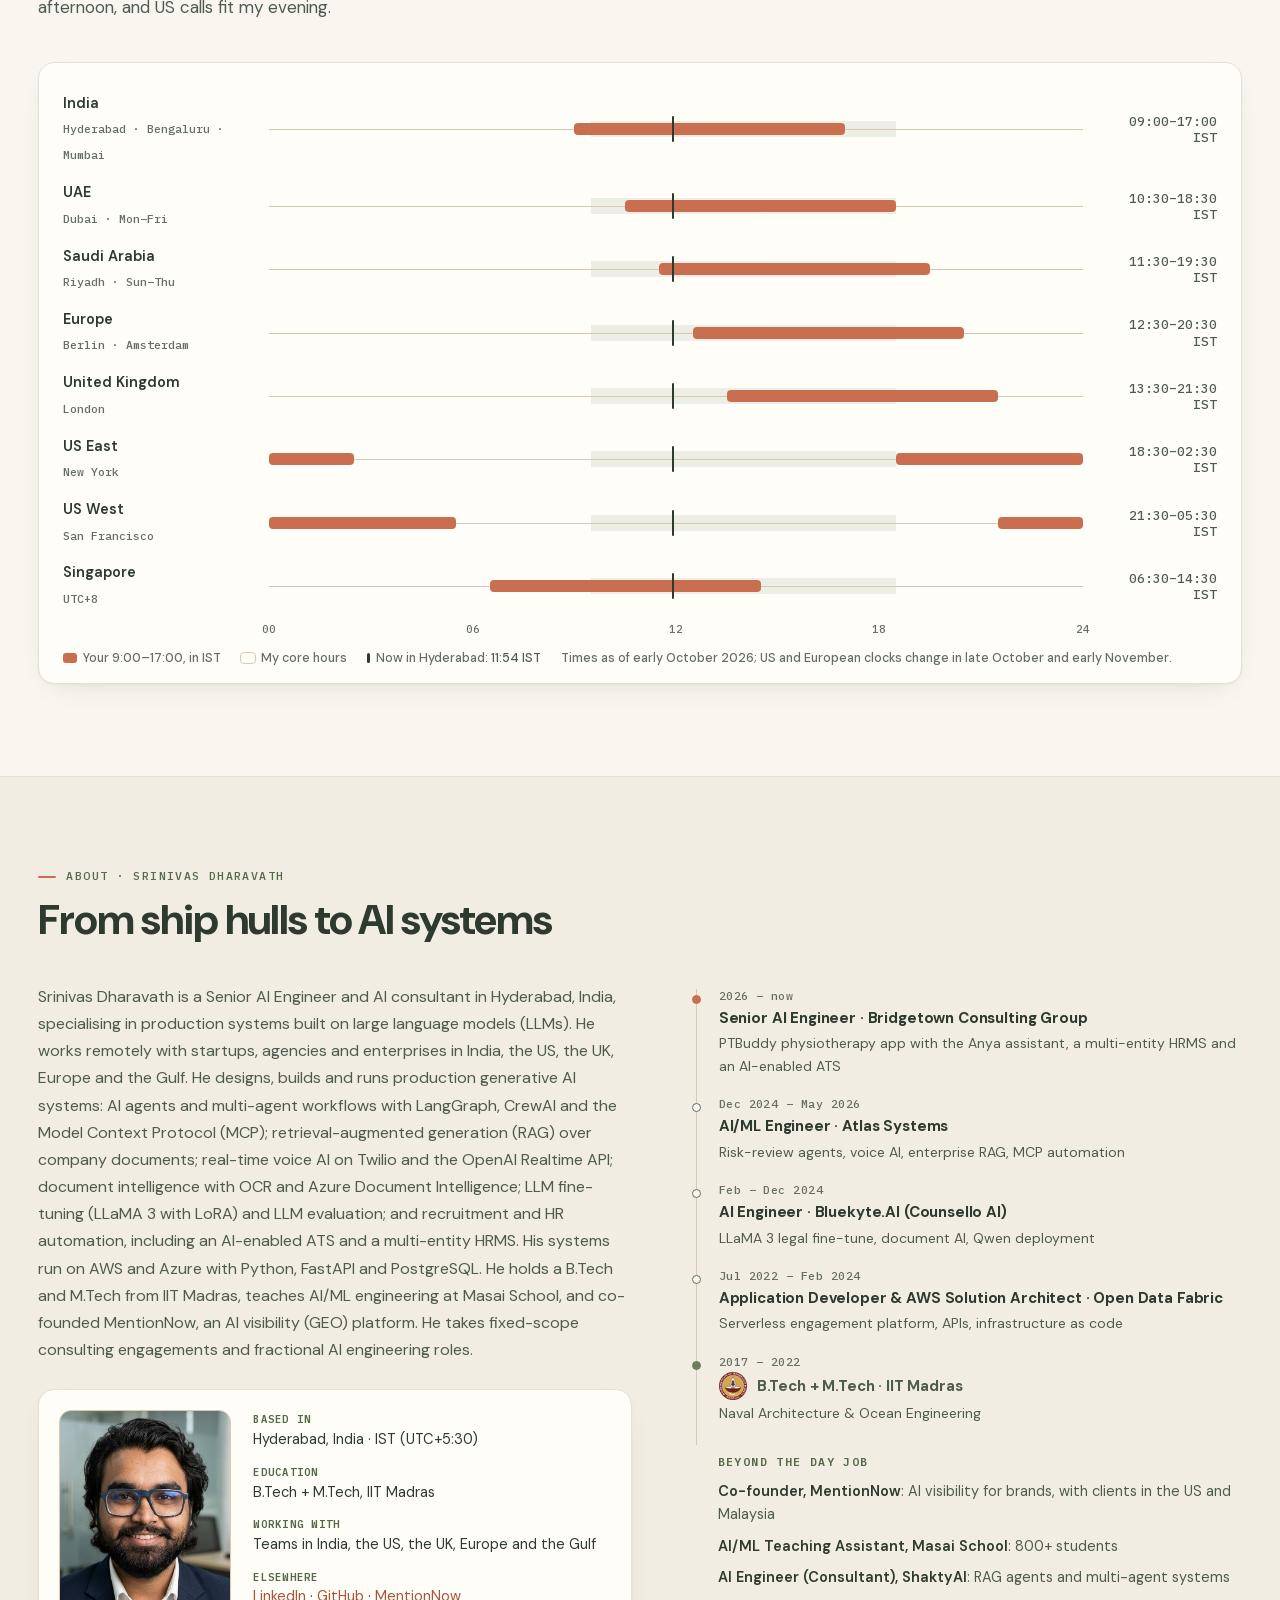
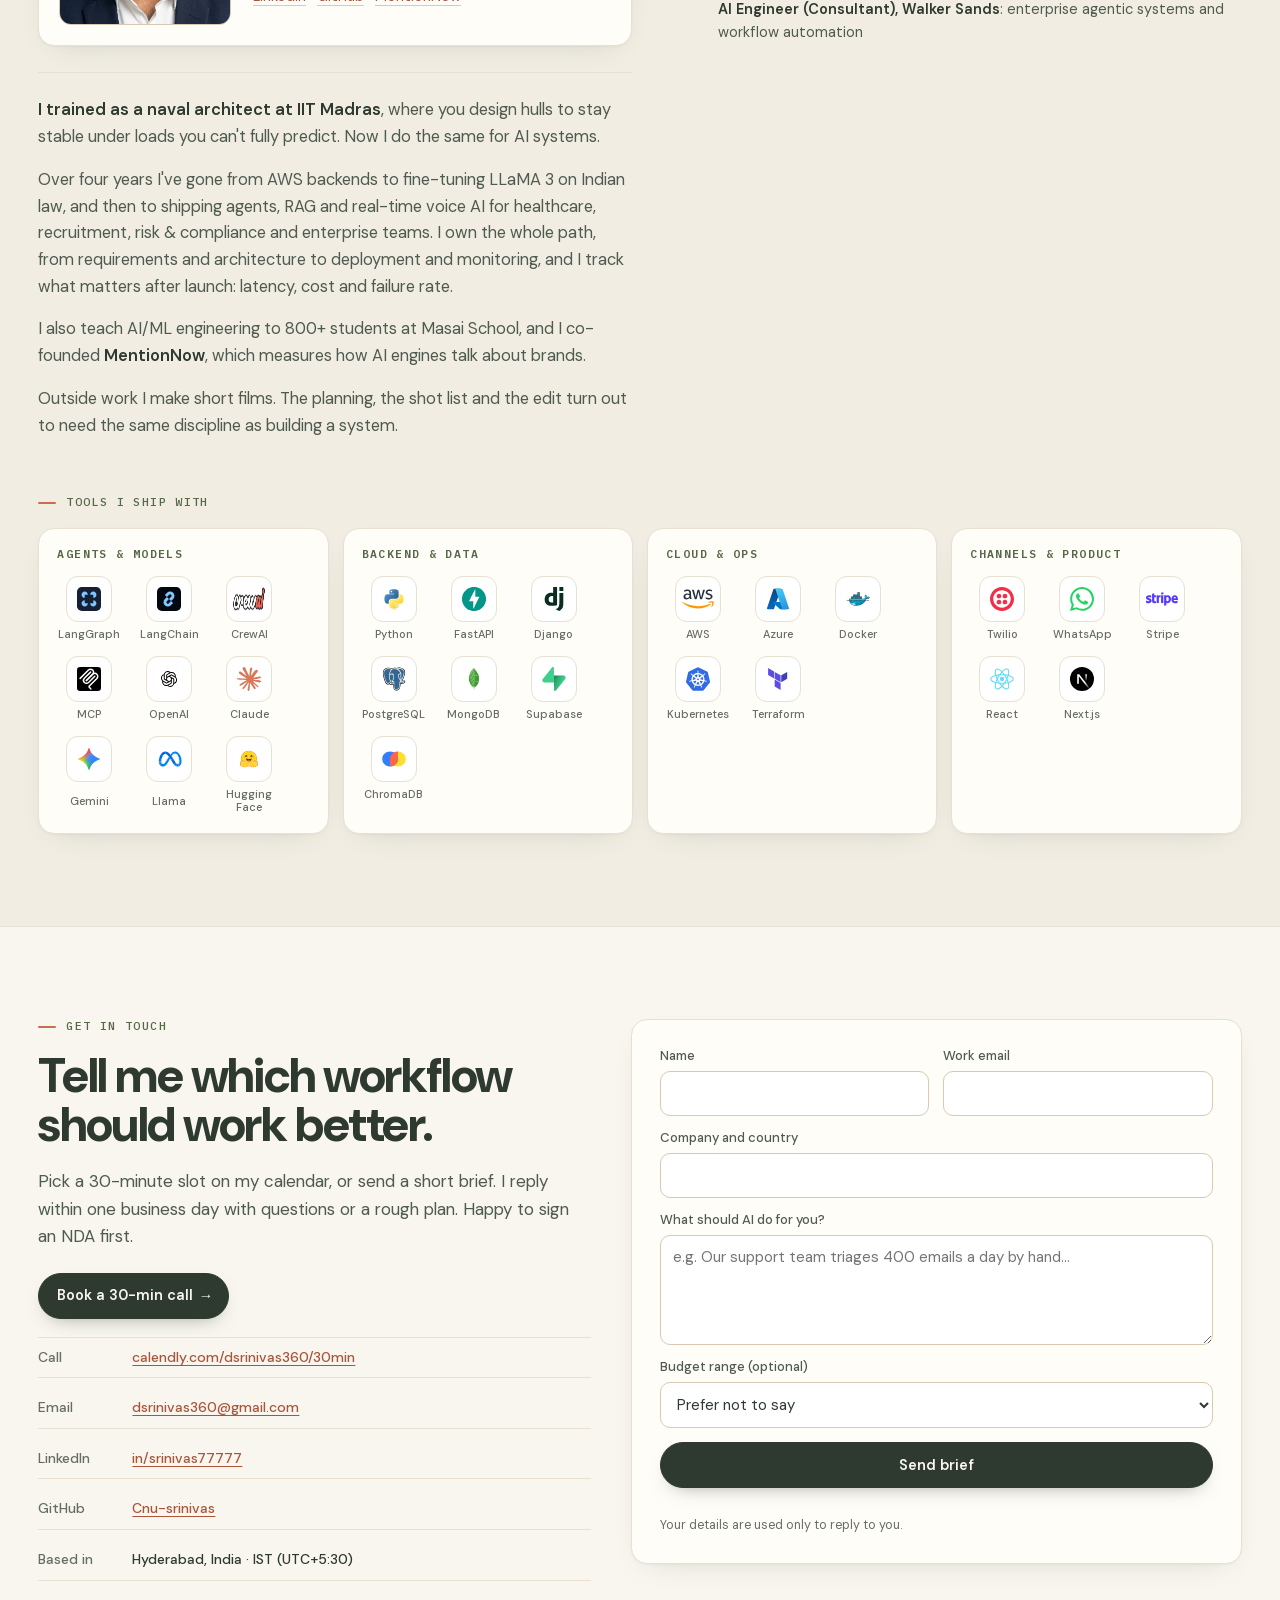
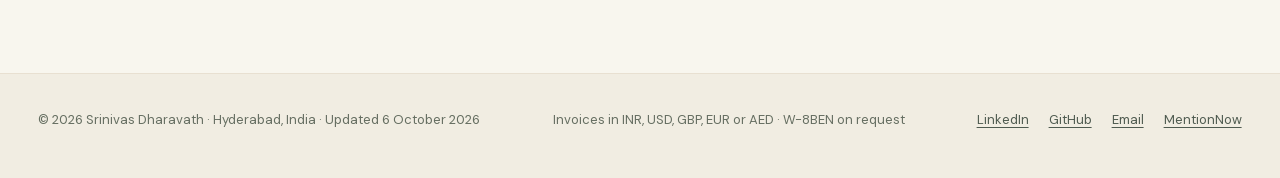
==== commit 5d7aff26: "Rename services heading to "What I have built" and add LinkedIn launch docs Co-Authored-By: Claude O" ====
--- a/web/index.html
+++ b/web/index.html
@@ -346,7 +346,7 @@
 <section class="section" id="services" aria-labelledby="cap-title">
   <div class="wrap">
     <div class="section-head">
-      <p class="eyebrow">Services · What I can build for you</p>
+      <p class="eyebrow">Services · What I have built</p>
       <h2 id="cap-title">Eight kinds of AI systems I've built</h2>
       <p>Each one solves a problem most industries share, and each one comes with the backend, the cloud and the monitoring around it. Pick your industry to see which ones fit your team's week.</p>
     </div>
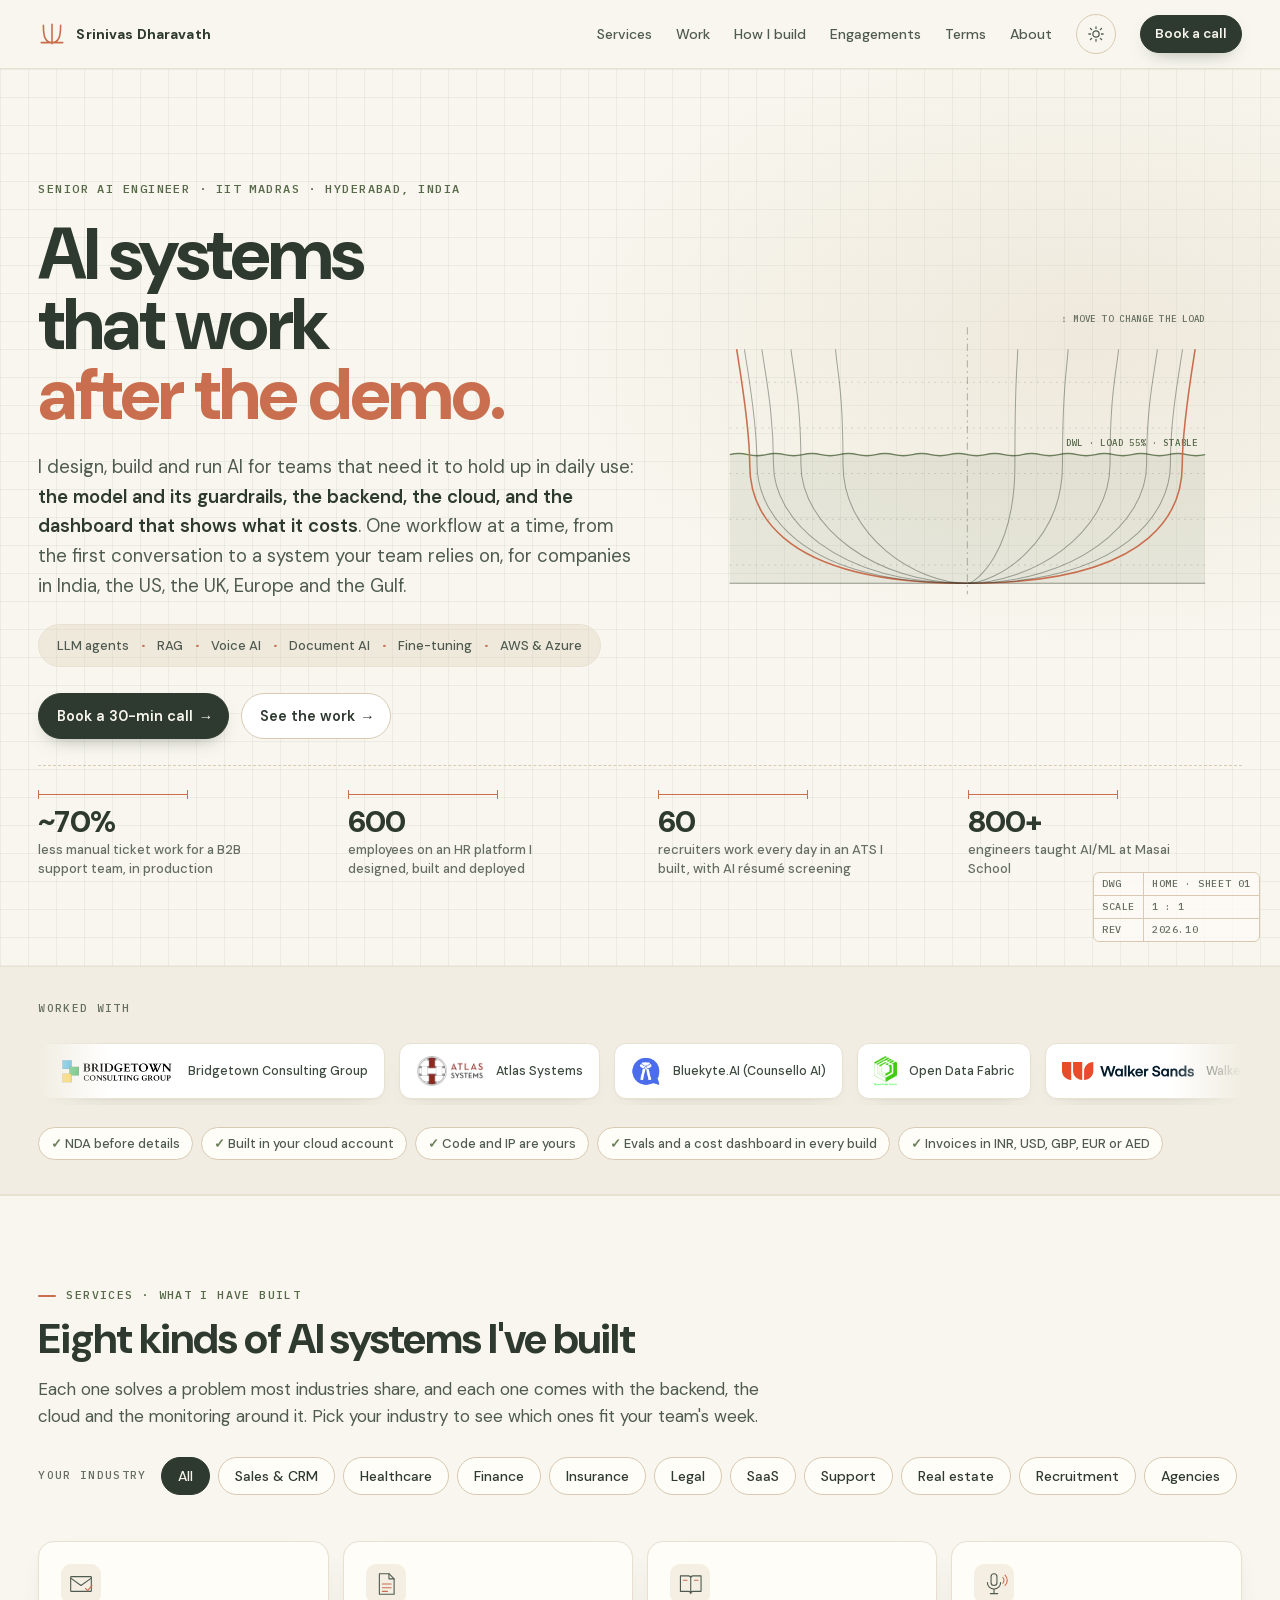
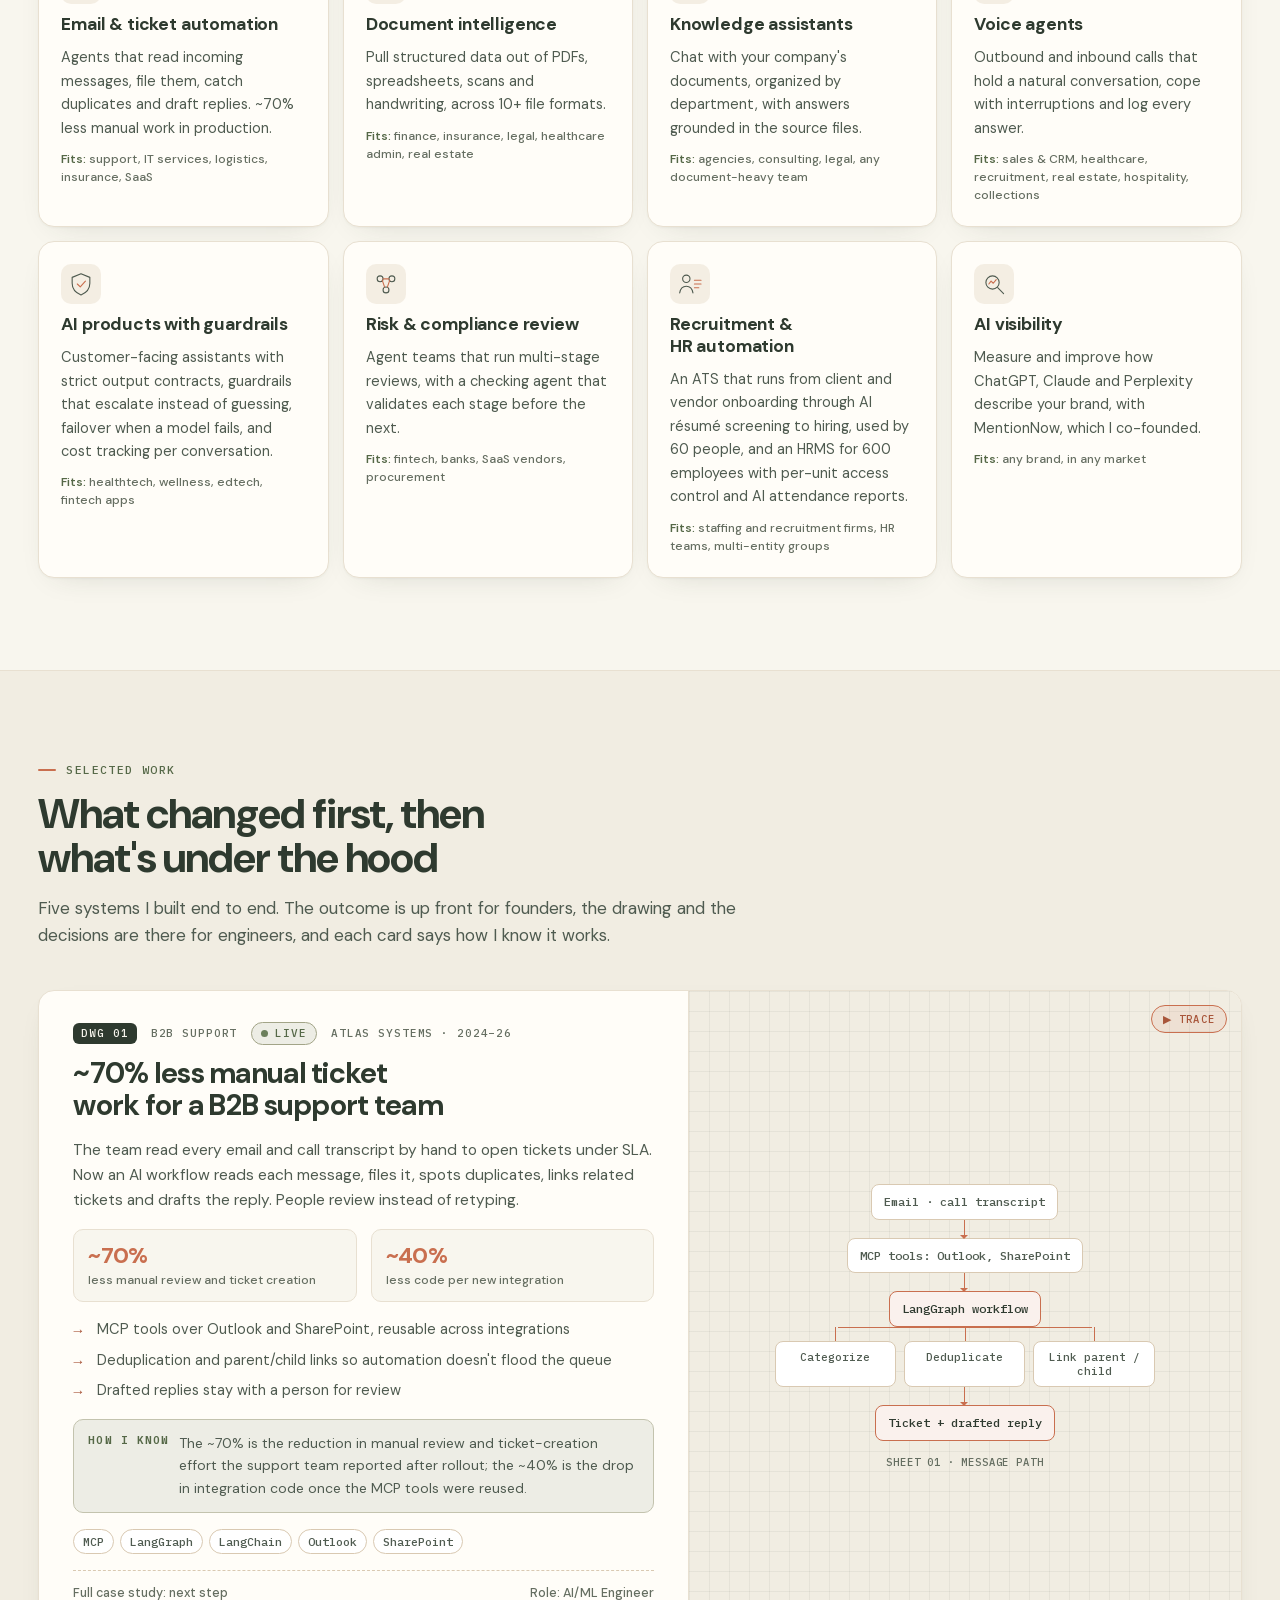
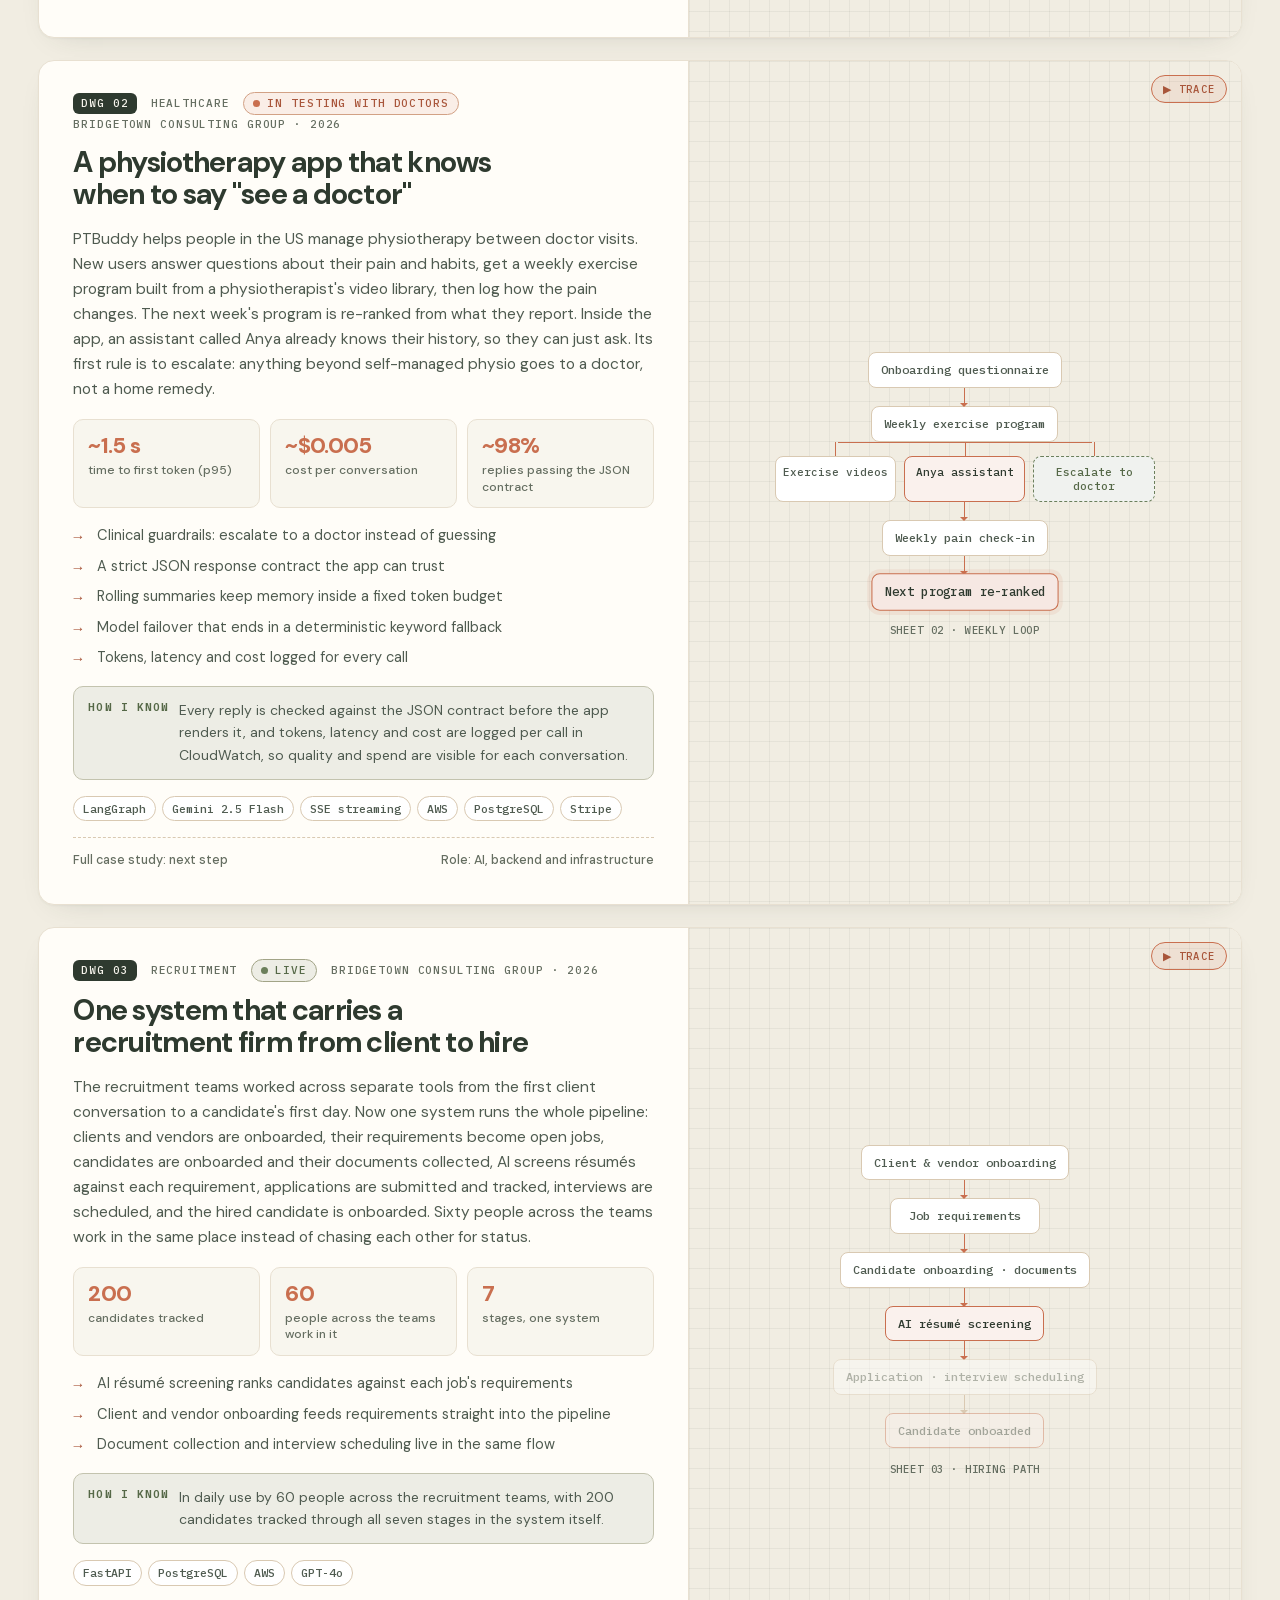
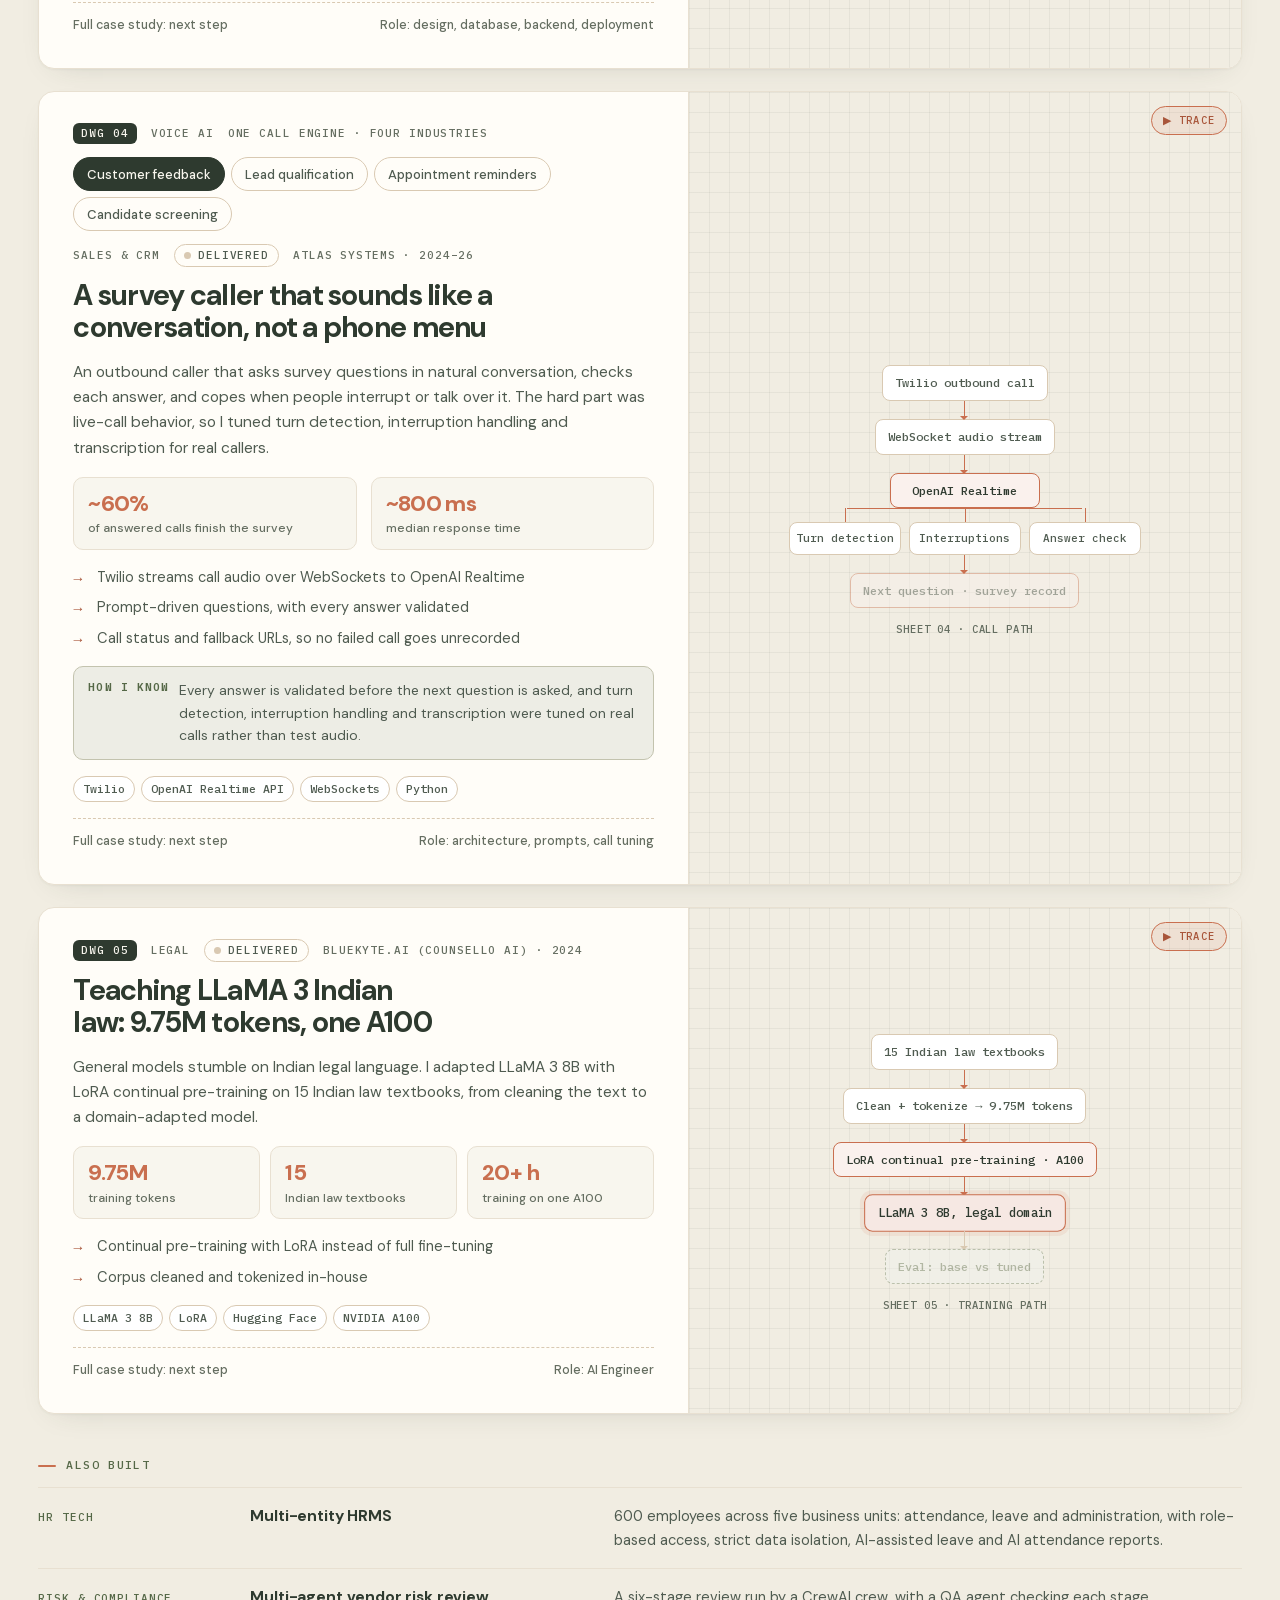
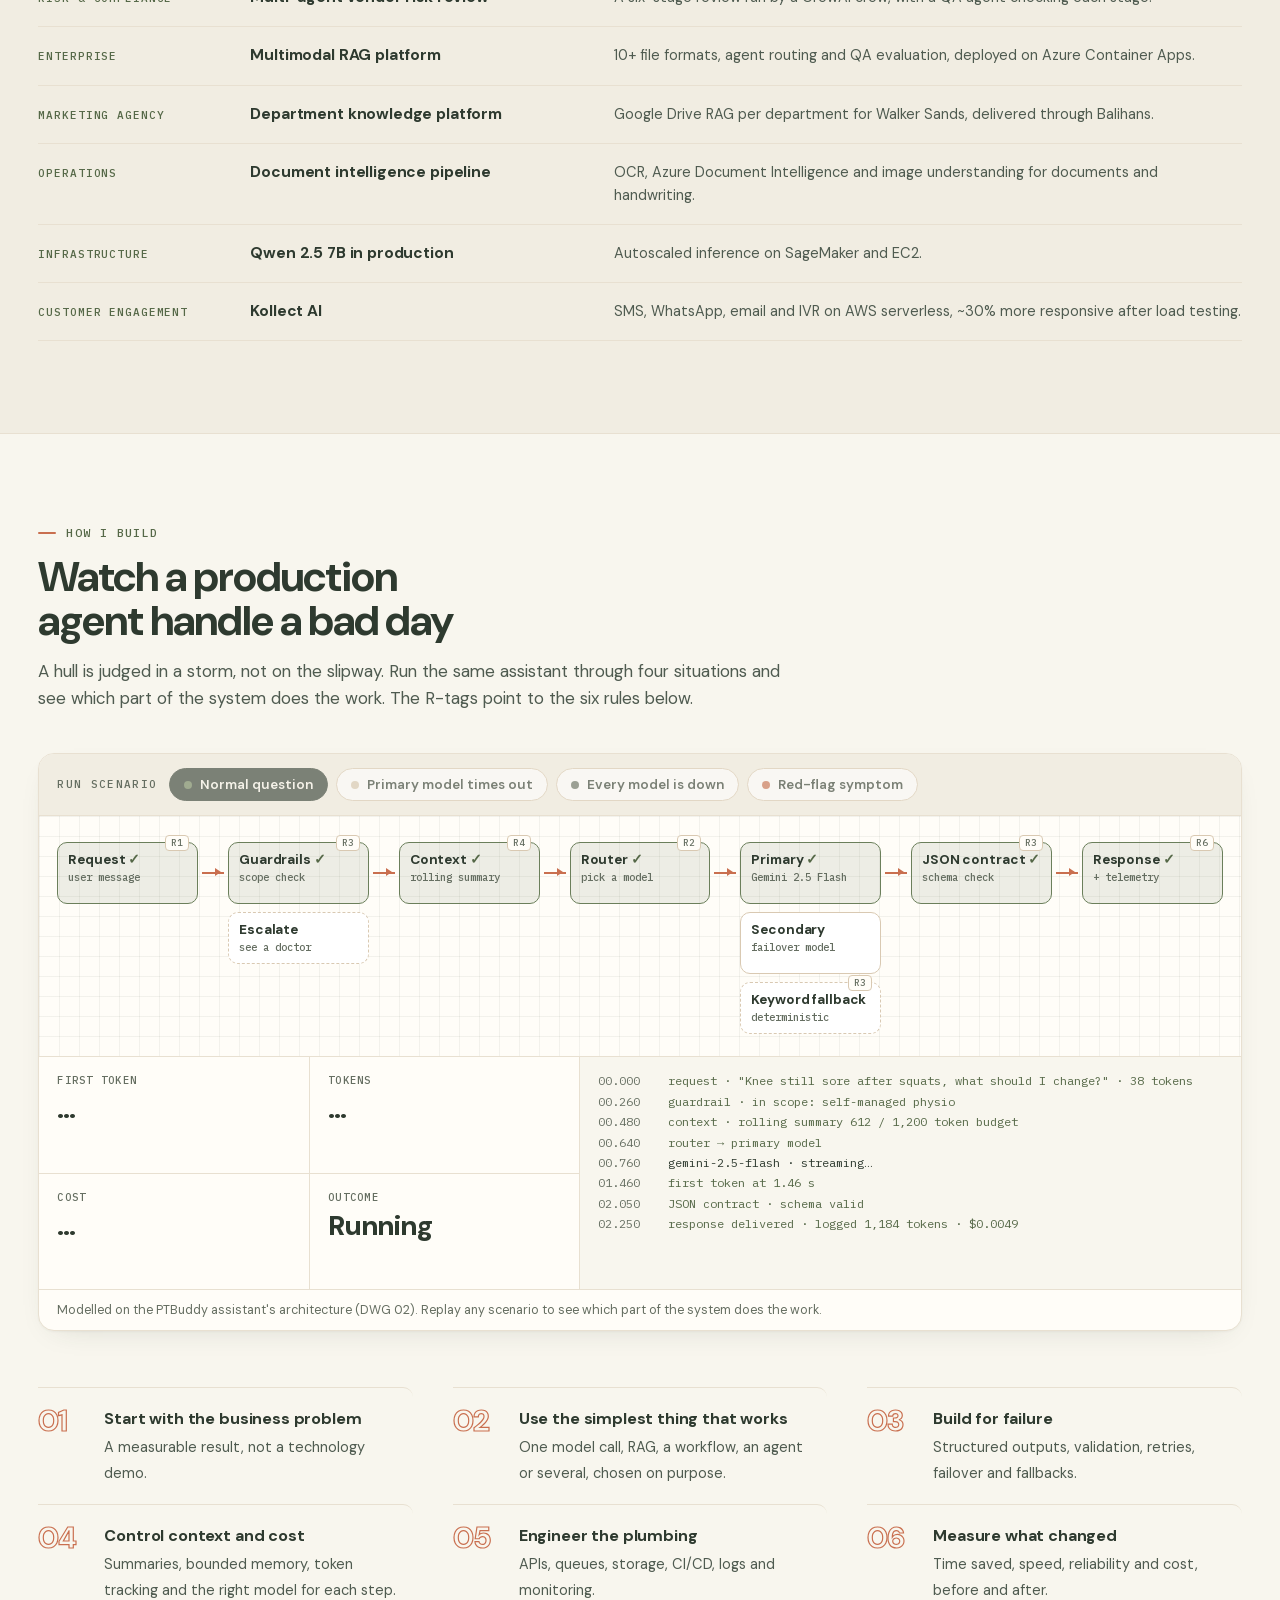
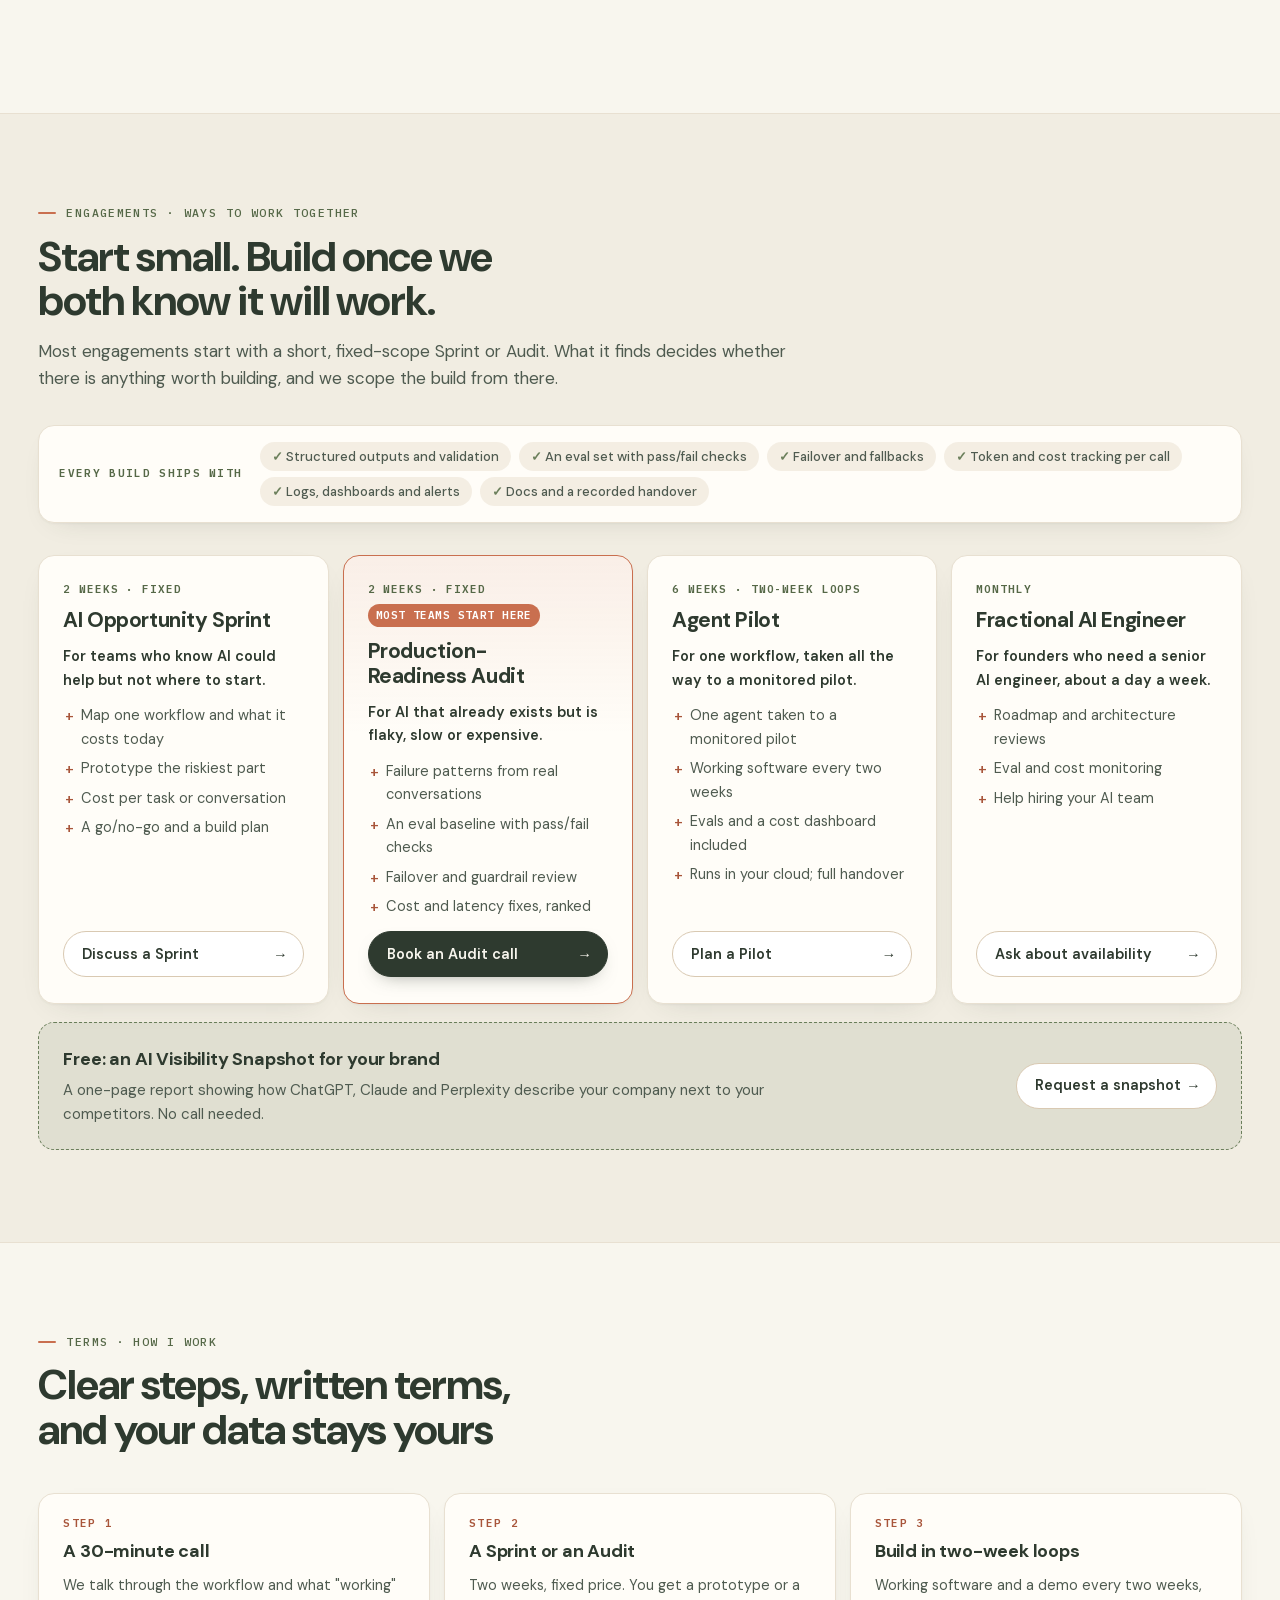
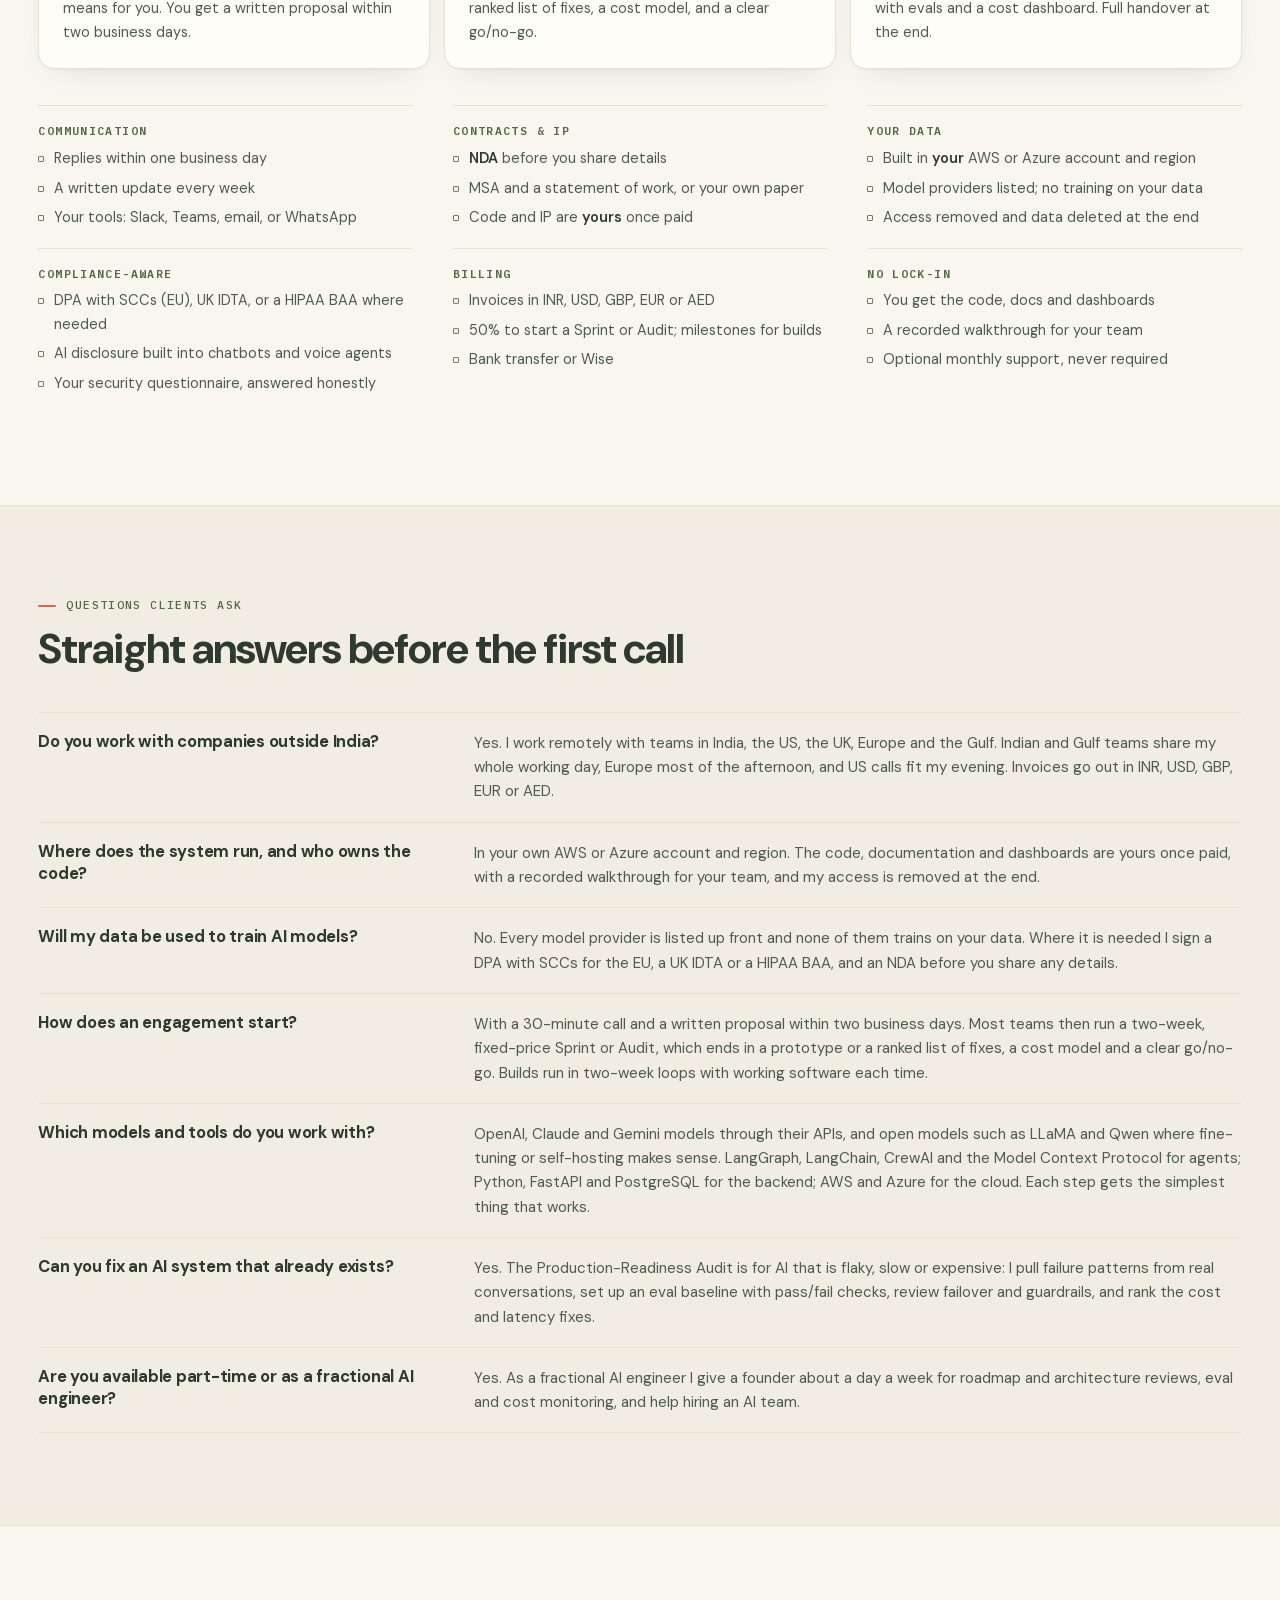
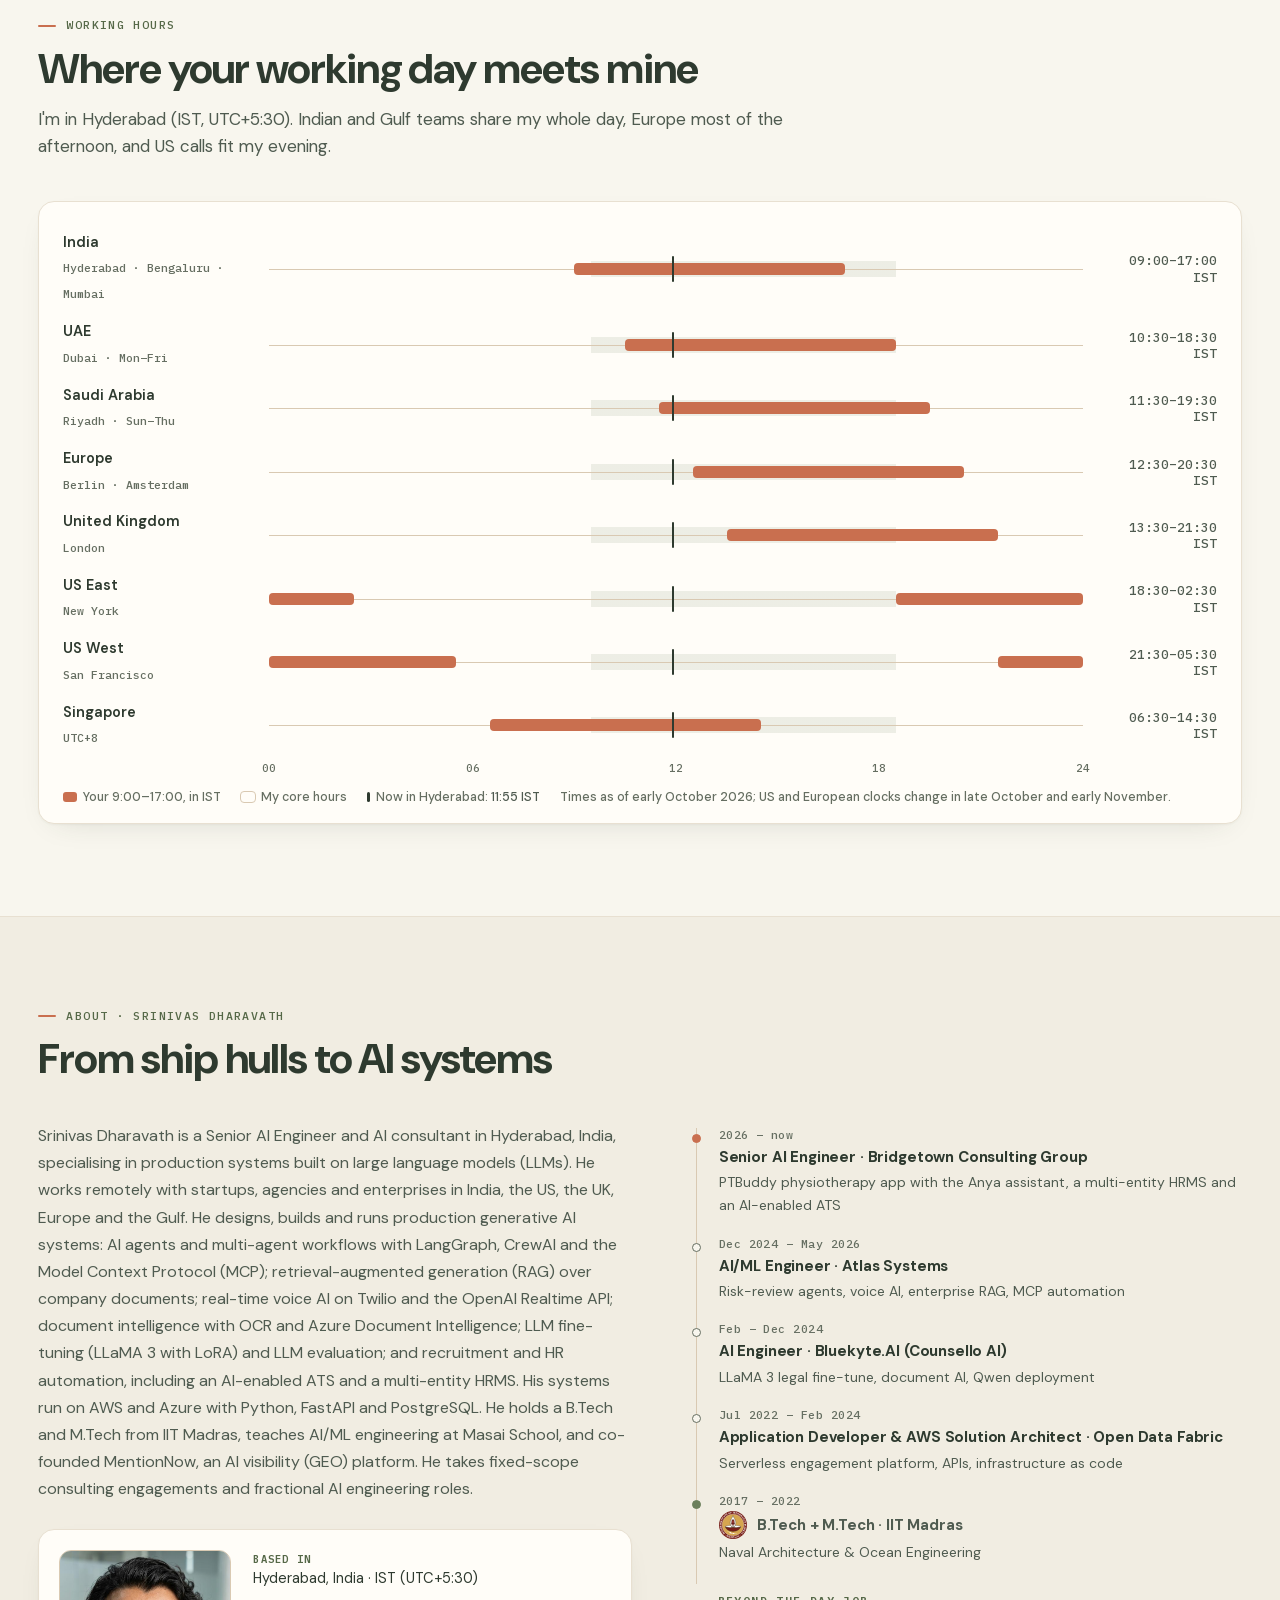
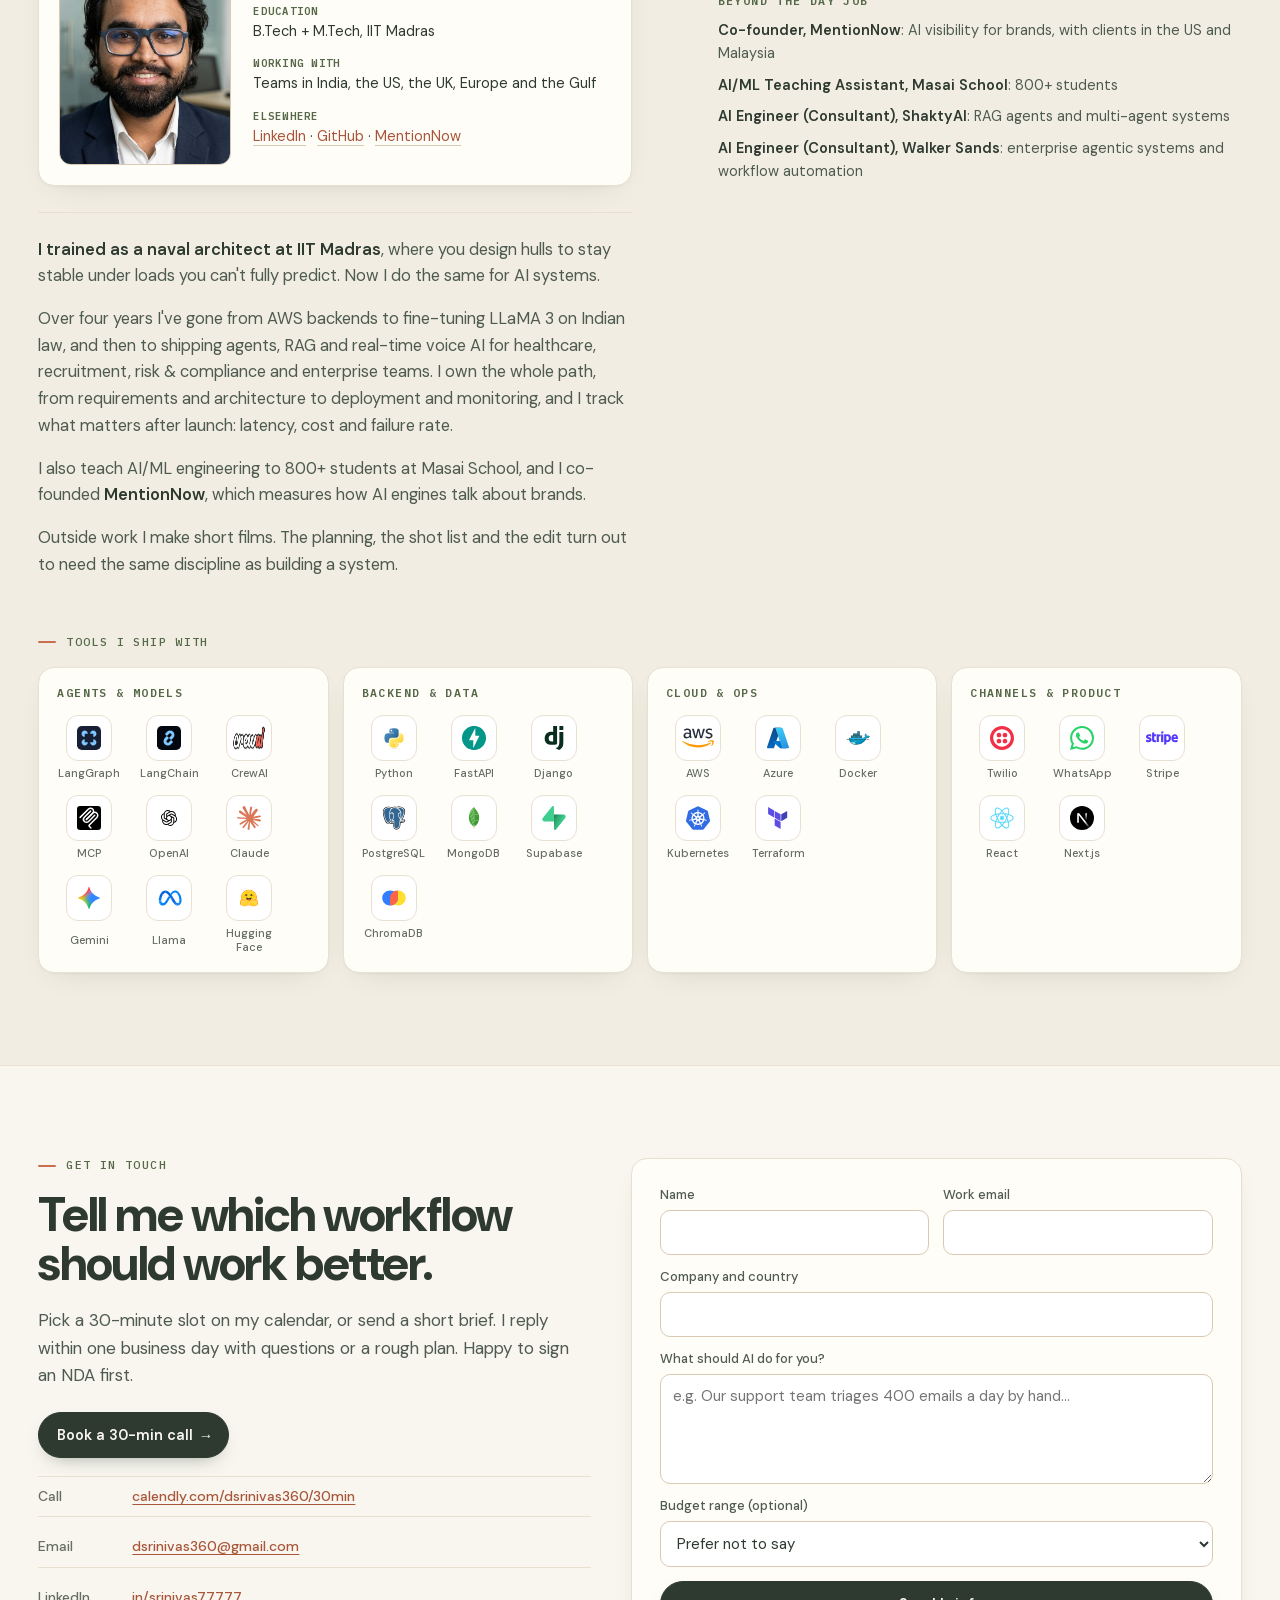
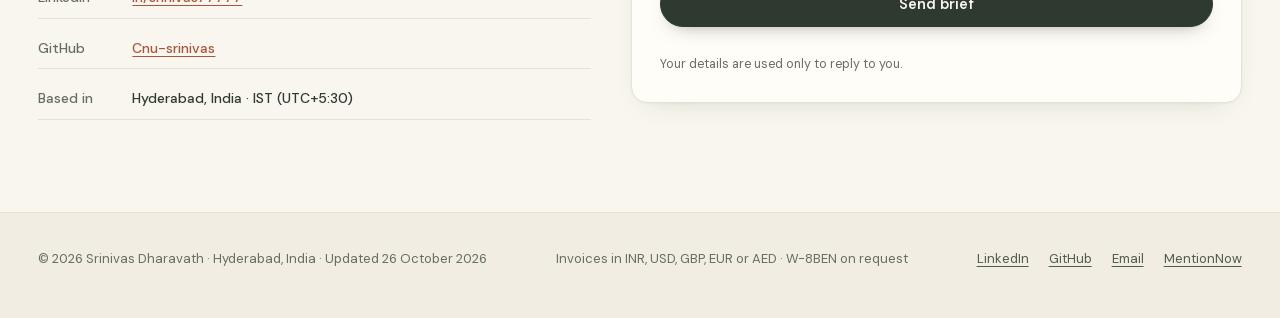
==== commit cda635e1: "Show the voice agent across four industries The voice case card gets industry tabs: customer feedbac" ====
--- a/web/index.html
+++ b/web/index.html
@@ -56,7 +56,7 @@
         "@id": "https://www.srinivasdharavath.com/#site"
       },
       "dateCreated": "2026-09-22",
-      "dateModified": "2026-10-06",
+      "dateModified": "2026-10-26",
       "mainEntity": {
         "@id": "https://www.srinivasdharavath.com/#me"
       }
@@ -353,6 +353,7 @@
     <div class="filter" role="group" aria-label="Filter the systems by industry">
       <span class="lab">Your industry</span>
       <button type="button" class="chip" aria-pressed="true" data-f="all">All</button>
+      <button type="button" class="chip" aria-pressed="false" data-f="sales">Sales &amp; CRM</button>
       <button type="button" class="chip" aria-pressed="false" data-f="healthcare">Healthcare</button>
       <button type="button" class="chip" aria-pressed="false" data-f="finance">Finance</button>
       <button type="button" class="chip" aria-pressed="false" data-f="insurance">Insurance</button>
@@ -368,7 +369,7 @@
       <article class="usecase" data-fits="support it-services logistics insurance saas"><svg class="ico" viewBox="0 0 38 38" aria-hidden="true"><rect x="5" y="9" width="28" height="20" rx="1"/><path d="M5 11l14 10 14-10"/><path class="ac" pathLength="1" d="M25 25l3 3 6-7"/></svg><h3>Email & ticket automation</h3><p class="proofline">Agents that read incoming messages, file them, catch duplicates and draft replies. ~70% less manual work in production.</p><p class="fits"><b>Fits:</b> support, IT services, logistics, insurance, SaaS</p></article>
       <article class="usecase" data-fits="finance insurance legal healthcare real-estate"><svg class="ico" viewBox="0 0 38 38" aria-hidden="true"><path d="M10 5h13l7 7v21H10z"/><path d="M23 5v7h7"/><path class="ac" pathLength="1" d="M14 19h12M14 24h12M14 29h7"/></svg><h3>Document intelligence</h3><p class="proofline">Pull structured data out of PDFs, spreadsheets, scans and handwriting, across 10+ file formats.</p><p class="fits"><b>Fits:</b> finance, insurance, legal, healthcare admin, real estate</p></article>
       <article class="usecase" data-fits="agencies consulting legal"><svg class="ico" viewBox="0 0 38 38" aria-hidden="true"><path d="M6 8h11a3 3 0 013 3v21a3 3 0 00-3-3H6zM34 8H23a3 3 0 00-3 3v21a3 3 0 013-3h11z"/><path class="ac" pathLength="1" d="M10 14h5M25 14h5"/></svg><h3>Knowledge assistants</h3><p class="proofline">Chat with your company's documents, organized by department, with answers grounded in the source files.</p><p class="fits"><b>Fits:</b> agencies, consulting, legal, any document-heavy team</p></article>
-      <article class="usecase" data-fits="healthcare research real-estate hospitality collections"><svg class="ico" viewBox="0 0 38 38" aria-hidden="true"><rect x="15" y="5" width="8" height="16" rx="4"/><path d="M10 17a9 9 0 0018 0M19 26v6M14 32h10"/><path class="ac" pathLength="1" d="M31 10c2 2 2 6 0 8M34 7c4 4 4 10 0 14"/></svg><h3>Voice agents</h3><p class="proofline">Outbound and inbound calls that hold a natural conversation, cope with interruptions and log every answer.</p><p class="fits"><b>Fits:</b> healthcare, research, real estate, hospitality, collections</p></article>
+      <article class="usecase" data-fits="sales healthcare recruitment research real-estate hospitality collections"><svg class="ico" viewBox="0 0 38 38" aria-hidden="true"><rect x="15" y="5" width="8" height="16" rx="4"/><path d="M10 17a9 9 0 0018 0M19 26v6M14 32h10"/><path class="ac" pathLength="1" d="M31 10c2 2 2 6 0 8M34 7c4 4 4 10 0 14"/></svg><h3>Voice agents</h3><p class="proofline">Outbound and inbound calls that hold a natural conversation, cope with interruptions and log every answer.</p><p class="fits"><b>Fits:</b> sales &amp; CRM, healthcare, recruitment, real estate, hospitality, collections</p></article>
       <article class="usecase" data-fits="healthcare wellness edtech finance"><svg class="ico" viewBox="0 0 38 38" aria-hidden="true"><path d="M19 5l12 5v8c0 8-5 13-12 16-7-3-12-8-12-16v-8z"/><path class="ac" pathLength="1" d="M14 19l4 4 7-8"/></svg><h3>AI products with guardrails</h3><p class="proofline">Customer-facing assistants with strict output contracts, guardrails that escalate instead of guessing, failover when a model fails, and cost tracking per conversation.</p><p class="fits"><b>Fits:</b> healthtech, wellness, edtech, fintech apps</p></article>
       <article class="usecase" data-fits="finance banks saas procurement"><svg class="ico" viewBox="0 0 38 38" aria-hidden="true"><circle cx="11" cy="12" r="4"/><circle cx="27" cy="12" r="4"/><circle cx="19" cy="27" r="4"/><path class="ac" pathLength="1" d="M14 14l3 9M24 14l-3 9M15 12h8"/></svg><h3>Risk & compliance review</h3><p class="proofline">Agent teams that run multi-stage reviews, with a checking agent that validates each stage before the next.</p><p class="fits"><b>Fits:</b> fintech, banks, SaaS vendors, procurement</p></article>
       <article class="usecase" data-fits="recruitment hr multi-entity"><svg class="ico" viewBox="0 0 38 38" aria-hidden="true"><circle cx="14" cy="12" r="5"/><path d="M5 31c1-6 5-9 9-9s8 3 9 9"/><path class="ac" pathLength="1" d="M25 14h9M25 19h9M25 24h6"/></svg><h3>Recruitment &amp; HR automation</h3><p class="proofline">An ATS that runs from client and vendor onboarding through AI résumé screening to hiring, used by 60 people, and an HRMS for 600 employees with per-unit access control and AI attendance reports.</p><p class="fits"><b>Fits:</b> staffing and recruitment firms, HR teams, multi-entity groups</p></article>
@@ -494,25 +495,72 @@
       </article>
 
       <!-- Case 04 -->
-      <article class="case">
+      <article class="case case-voice">
         <div class="case-text">
-          <p class="dwg"><b>DWG 04</b><span>Voice AI</span><span class="status">Delivered</span><span>Atlas Systems · 2024–26</span></p>
-          <h3>A survey caller that sounds like a conversation, not a phone menu</h3>
-          <p>An outbound caller that asks survey questions in natural conversation, checks each answer, and copes when people interrupt or talk over it. The hard part was live-call behavior, so I tuned turn detection, interruption handling and transcription for real callers.</p>
-          <div class="metrics two">
-            <div><span class="n" data-count="60" data-pre="~" data-suf="%">~60%</span><span class="l">of answered calls finish the survey</span></div>
-            <div><span class="n" data-count="800" data-pre="~" data-suf=" ms">~800 ms</span><span class="l">median response time</span></div>
-          </div>
-          <ul class="decisions">
-            <li>Twilio streams call audio over WebSockets to OpenAI Realtime</li>
-            <li>Prompt-driven questions, with every answer validated</li>
-            <li>Turn detection, voice and language tuned for live calls</li>
-          </ul>
-          <p class="verify"><b>How I know</b><span>Every answer is validated before the next question is asked, and turn detection, interruption handling and transcription were tuned on real calls rather than test audio.</span></p>
+          <p class="dwg"><b>DWG 04</b><span>Voice AI</span><span>One call engine · four industries</span></p>
+          <div class="vtabs" role="tablist" aria-label="Voice agent by industry" hidden>
+            <button type="button" role="tab" id="vt-crm" aria-controls="vp-crm" aria-selected="true">Customer feedback</button>
+            <button type="button" role="tab" id="vt-leads" aria-controls="vp-leads" aria-selected="false" tabindex="-1">Lead qualification</button>
+            <button type="button" role="tab" id="vt-health" aria-controls="vp-health" aria-selected="false" tabindex="-1">Appointment reminders</button>
+            <button type="button" role="tab" id="vt-hiring" aria-controls="vp-hiring" aria-selected="false" tabindex="-1">Candidate screening</button>
+          </div>
+
+          <div class="vpanel" id="vp-crm" role="tabpanel" aria-labelledby="vt-crm" data-end="Next question · survey record">
+            <p class="dwg"><span>Sales &amp; CRM</span><span class="status">Delivered</span><span>Atlas Systems · 2024–26</span></p>
+            <h3>A survey caller that sounds like a conversation, not a phone menu</h3>
+            <p>An outbound caller that asks survey questions in natural conversation, checks each answer, and copes when people interrupt or talk over it. The hard part was live-call behavior, so I tuned turn detection, interruption handling and transcription for real callers.</p>
+            <div class="metrics two">
+              <div><span class="n" data-count="60" data-pre="~" data-suf="%">~60%</span><span class="l">of answered calls finish the survey</span></div>
+              <div><span class="n" data-count="800" data-pre="~" data-suf=" ms">~800 ms</span><span class="l">median response time</span></div>
+            </div>
+            <ul class="decisions">
+              <li>Twilio streams call audio over WebSockets to OpenAI Realtime</li>
+              <li>Prompt-driven questions, with every answer validated</li>
+              <li>Call status and fallback URLs, so no failed call goes unrecorded</li>
+            </ul>
+            <p class="verify"><b>How I know</b><span>Every answer is validated before the next question is asked, and turn detection, interruption handling and transcription were tuned on real calls rather than test audio.</span></p>
+          </div>
+
+          <div class="vpanel" id="vp-leads" role="tabpanel" aria-labelledby="vt-leads" data-end="Qualified lead · hand-off to sales">
+            <p class="dwg"><span>Lead generation</span><span class="status testing">Prototype</span><span>Same call engine</span></p>
+            <h3>A first call that qualifies the lead before sales picks up the phone</h3>
+            <p>The agent calls new leads and asks about need, budget, timeline and who decides, in a natural back-and-forth. It skips questions that don't apply, digs into promising answers, and passes qualified leads to sales with a short summary of the call.</p>
+            <ul class="decisions">
+              <li>Dynamic questions that follow the prospect's answers</li>
+              <li>Prospects can interrupt, ask questions or change topic mid-call</li>
+              <li>Each lead becomes a structured qualification record</li>
+            </ul>
+            <p class="verify"><b>How I know</b><span>It runs on the delivered survey caller's call path. Only the prompts, the answer checks and the hand-off change.</span></p>
+          </div>
+
+          <div class="vpanel" id="vp-health" role="tabpanel" aria-labelledby="vt-health" data-end="Confirm · cancel · reschedule">
+            <p class="dwg"><span>Healthcare &amp; services</span><span class="status testing">Prototype</span><span>Same call engine</span></p>
+            <h3>Reminder calls patients can answer in their own words</h3>
+            <p>Outbound appointment reminders, confirmations and post-visit check-ins. Callers confirm, cancel or ask to reschedule by speaking normally instead of pressing keys, and the front desk gets every outcome as structured data.</p>
+            <ul class="decisions">
+              <li>Missed or failed calls flagged for retry or human follow-up</li>
+              <li>Voice and speech tuned to be clear and calm for older callers</li>
+              <li>Every outcome validated before it is logged</li>
+            </ul>
+            <p class="verify"><b>How I know</b><span>It runs on the delivered survey caller's call path. Only the prompts, the answer checks and the hand-off change.</span></p>
+          </div>
+
+          <div class="vpanel" id="vp-hiring" role="tabpanel" aria-labelledby="vt-hiring" data-end="Screening scorecard · recruiter">
+            <p class="dwg"><span>Recruitment &amp; HR</span><span class="status testing">Prototype</span><span>Same call engine</span></p>
+            <h3>First-round screening calls that leave recruiters a scorecard</h3>
+            <p>The agent asks role-specific questions drawn from the job's requirements, follows up when a reply is vague, and lets candidates ask about the role mid-call. Recruiters get the transcript and a structured scorecard instead of a call to make.</p>
+            <ul class="decisions">
+              <li>Questions generated from the job requirements</li>
+              <li>Live answer checks, with follow-ups for vague replies</li>
+              <li>Transcription and language tuned for accents and multilingual candidates</li>
+            </ul>
+            <p class="verify"><b>How I know</b><span>It runs on the delivered survey caller's call path. Only the prompts, the answer checks and the hand-off change.</span></p>
+          </div>
+
           <ul class="tags"><li>Twilio</li><li>OpenAI Realtime API</li><li>WebSockets</li><li>Python</li></ul>
-          <p class="case-foot"><span>Full case study: next step</span><span>Role: AI/ML Engineer</span></p>
-        </div>
-        <div class="case-drawing" aria-label="Architecture: a Twilio call streams audio over WebSockets to OpenAI Realtime, which handles turn detection, interruptions and answer checks, then asks the next question">
+          <p class="case-foot"><span>Full case study: next step</span><span>Role: architecture, prompts, call tuning</span></p>
+        </div>
+        <div class="case-drawing" aria-label="Architecture: a Twilio call streams audio over WebSockets to OpenAI Realtime, which handles turn detection, interruptions and answer checks, then asks the next question and writes the result for the industry's team">
           <div>
             <div class="flow">
               <span class="node">Twilio outbound call</span><span class="edge"></span>
@@ -520,7 +568,7 @@
               <span class="node key">OpenAI Realtime</span>
               <div class="fork"><span class="node">Turn detection</span><span class="node">Interruptions</span><span class="node">Answer check</span></div>
               <span class="edge"></span>
-              <span class="node key">Next question · survey record</span>
+              <span class="node key" data-voice-end>Next question · survey record</span>
             </div>
             <p class="drawing-caption">SHEET 04 · CALL PATH</p>
           </div>
@@ -902,7 +950,7 @@
 
 <footer class="site-footer">
   <div class="wrap">
-    <p>© 2026 Srinivas Dharavath · Hyderabad, India · Updated <time datetime="2026-10-06">6 October 2026</time></p>
+    <p>© 2026 Srinivas Dharavath · Hyderabad, India · Updated <time datetime="2026-10-26">26 October 2026</time></p>
     <p>Invoices in INR, USD, GBP, EUR or AED · W-8BEN on request</p>
     <ul>
       <li><a href="https://www.linkedin.com/in/srinivas77777" target="_blank" rel="noopener noreferrer">LinkedIn</a></li>
@@ -914,5 +962,13 @@
 </footer>
 
 <script src="js/main.js?v=10"></script>
+<!-- Vercel Web Analytics: cookie-free page views, no personal data. Switch it on under the project's Analytics tab in Vercel;
+     the script is requested only on the live hosts, so local previews stay clean. -->
+<script>
+  window.va = window.va || function () { (window.vaq = window.vaq || []).push(arguments); };
+  if (/srinivasdharavath\.com$|\.vercel\.app$/.test(location.hostname)) {
+    var va = document.createElement('script'); va.defer = true; va.src = '/_vercel/insights/script.js'; document.head.appendChild(va);
+  }
+</script>
 </body>
 </html>
--- a/web/css/styles.css
+++ b/web/css/styles.css
@@ -437,6 +437,24 @@
 .tags { display: flex; flex-wrap: wrap; gap: 6px; list-style: none; padding: 0; }
 .tags li { font: 500 11.5px/1 var(--mono); padding: 6px 9px; border: 1px solid var(--line-2); border-radius: 999px; color: var(--ink-2); background: var(--surface-2); transition: border-color .2s, color .2s; }
 .tags li:hover { border-color: var(--accent); color: var(--accent-text); }
+/* voice case: one engine, an industry tab per use case (tabs shown by main.js; without it the panels stack) */
+.vtabs { display: flex; flex-wrap: wrap; gap: 6px; }
+.vtabs [role="tab"] {
+  min-height: 34px; padding: 7px 13px; border-radius: 999px; border: 1px solid var(--line-2);
+  background: var(--surface); color: var(--ink-2); font: 500 13px/1 var(--body); cursor: pointer;
+  transition: background-color .2s, border-color .2s, color .2s;
+}
+.vtabs [role="tab"]:hover { border-color: var(--ink); color: var(--ink); background: var(--sand-soft); }
+.vtabs [role="tab"][aria-selected="true"] { background: var(--ink); border-color: var(--ink); color: var(--bg); }
+.vpanel { display: grid; gap: 16px; align-content: start; }
+.vpanel[hidden] { display: none; }
+.vpanel + .vpanel { padding-top: 16px; border-top: 1px dashed var(--line-2); }
+.vtabs:not([hidden]) ~ .vpanel { padding-top: 0; border-top: 0; }
+.vpanel > p:not(.dwg):not(.verify) { color: var(--ink-2); font-size: 15.5px; }
+@media (prefers-reduced-motion: no-preference) {
+  .vpanel.enter { animation: vpanel-in .35s var(--ease); }
+  @keyframes vpanel-in { from { opacity: 0; transform: translateY(6px); } }
+}
 .case-foot { display: flex; justify-content: space-between; flex-wrap: wrap; gap: 10px; align-items: center; font: 500 12.5px/1.4 var(--body); color: var(--ink-3); padding-top: 14px; border-top: 1px dashed var(--line-2); }
 
 /* architecture drawing panel */
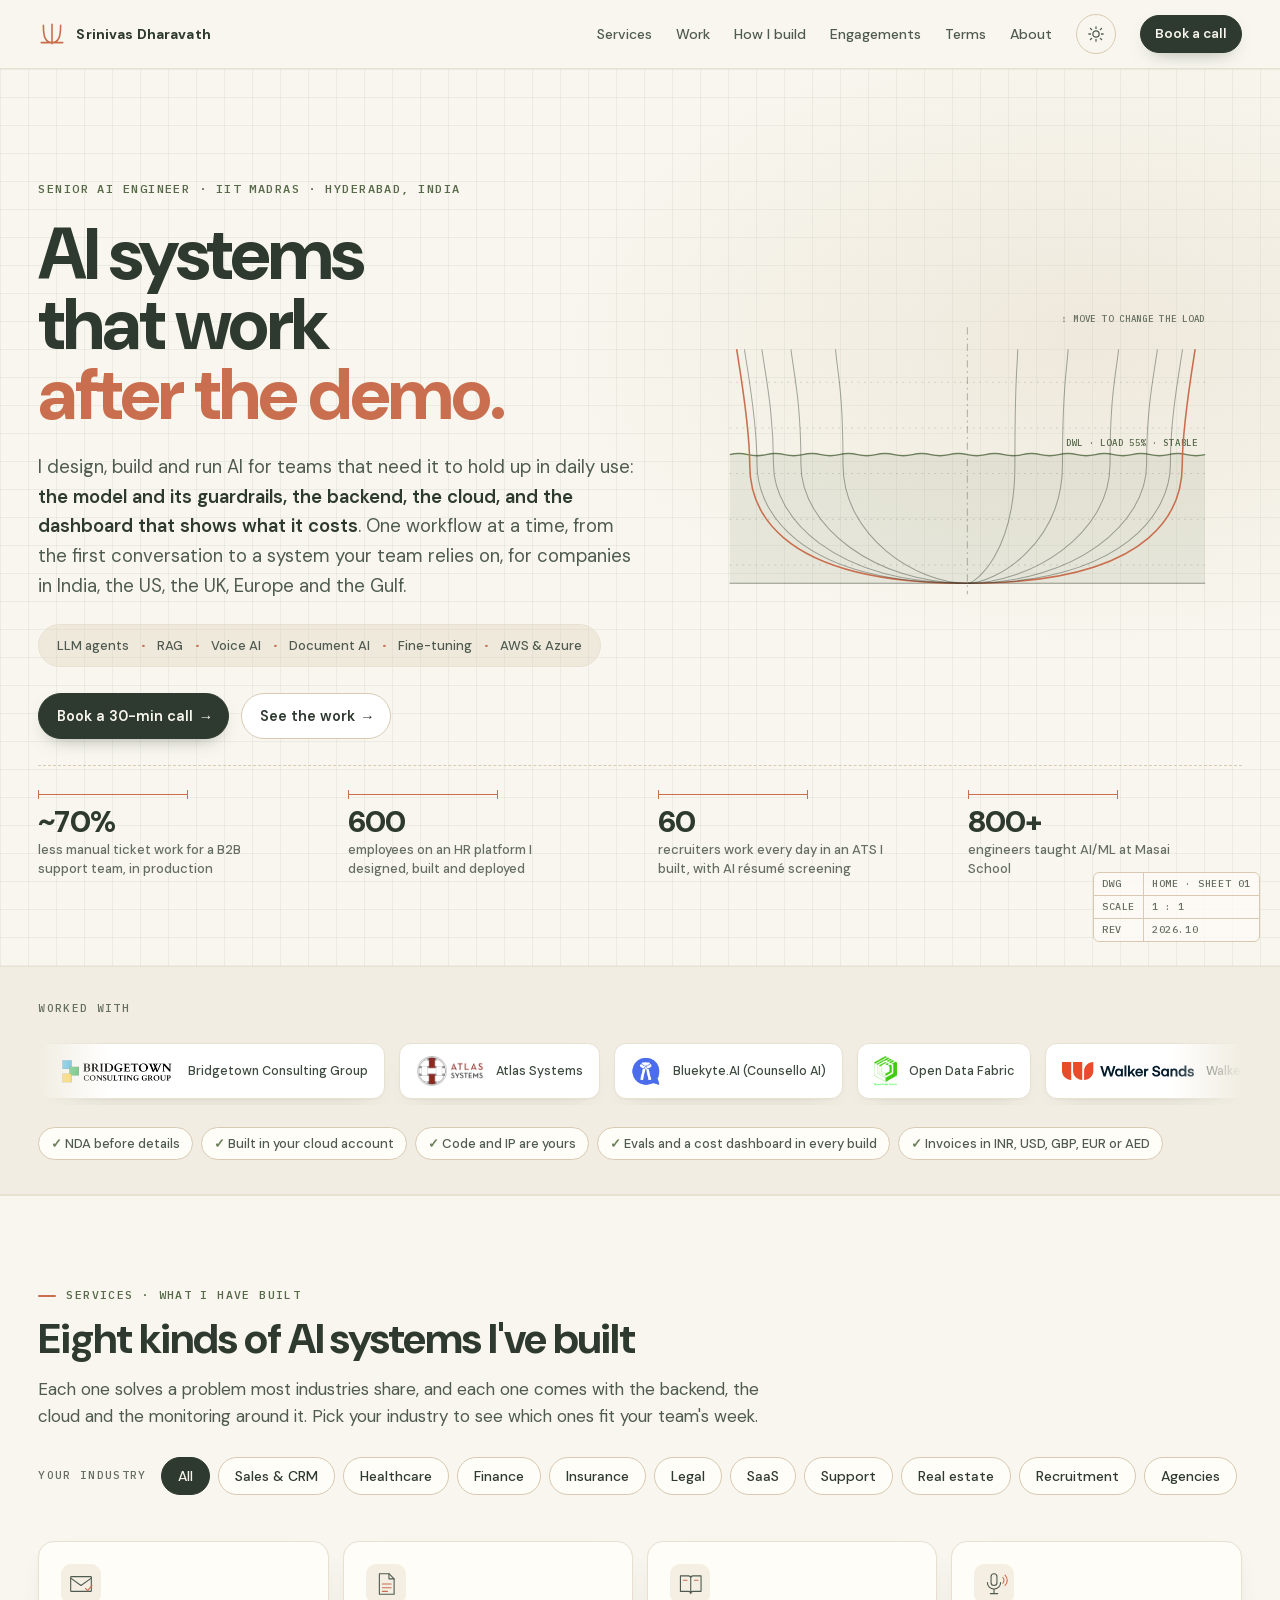
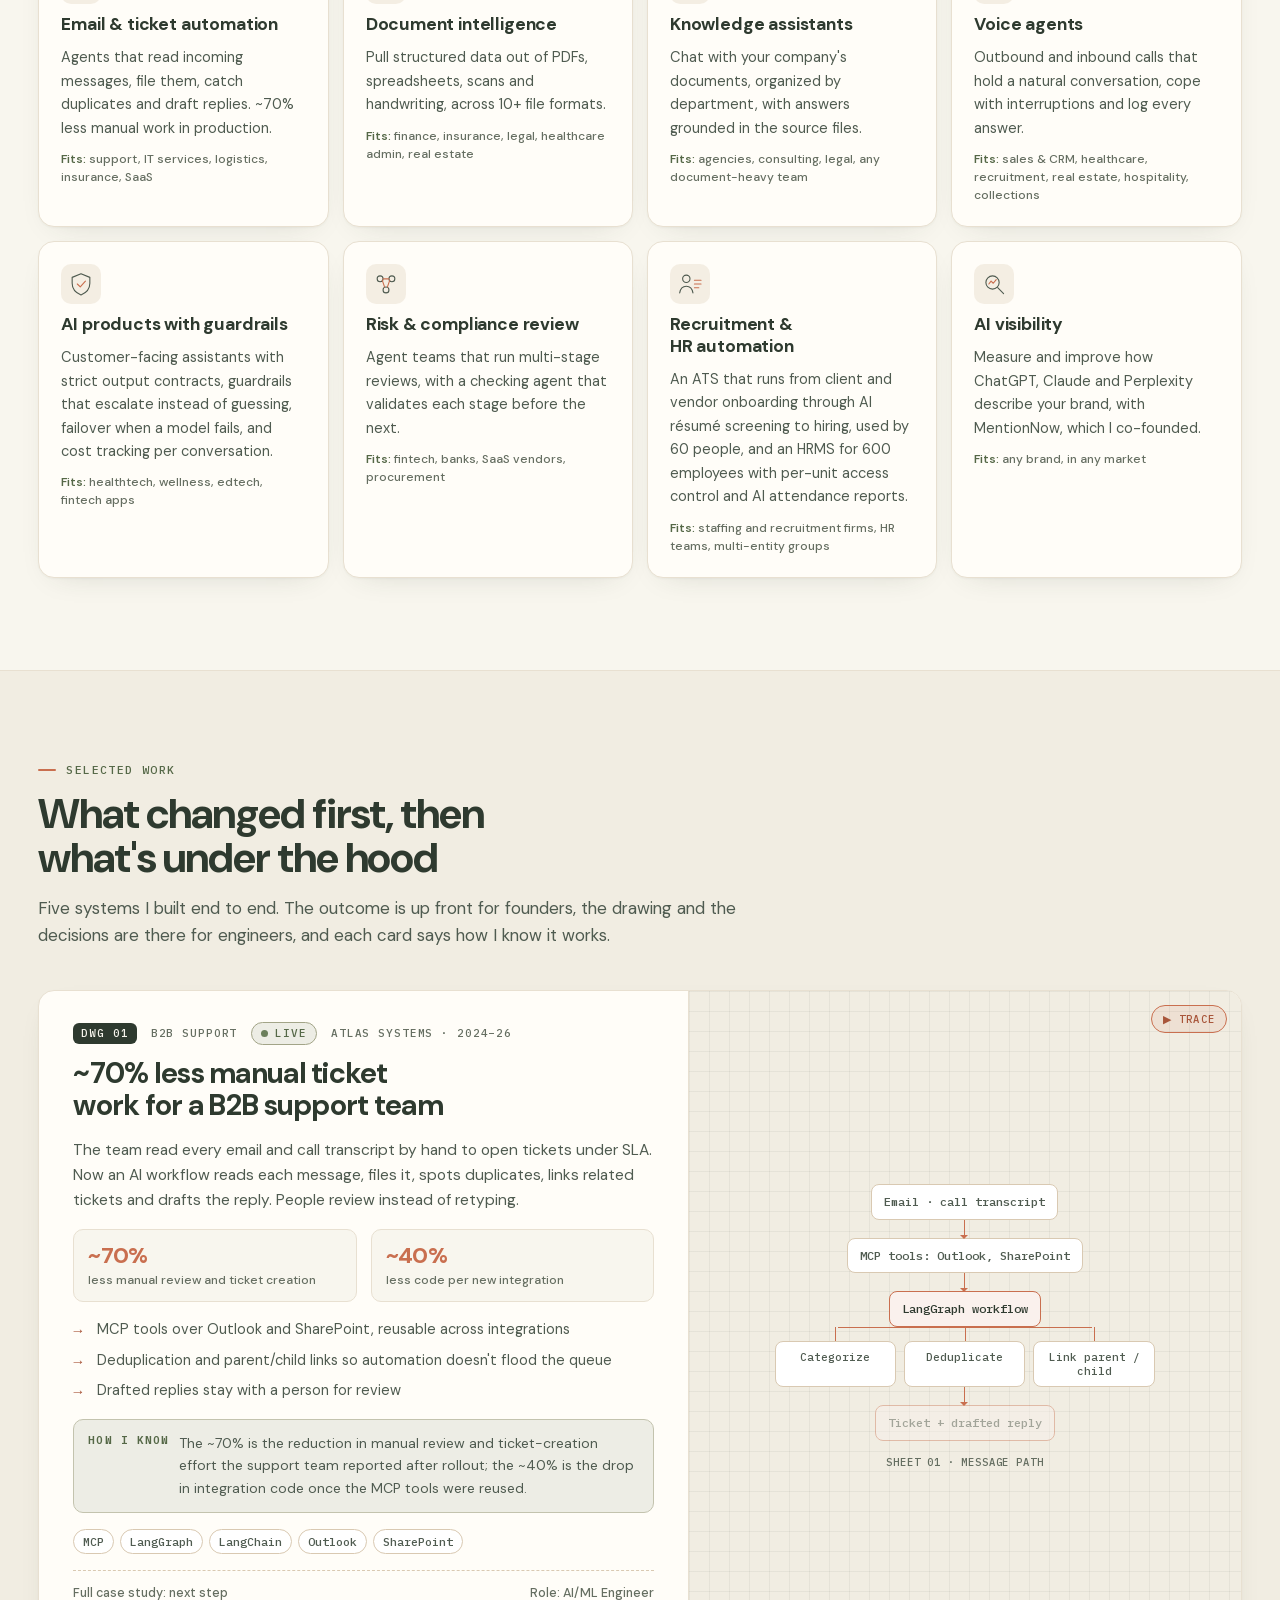
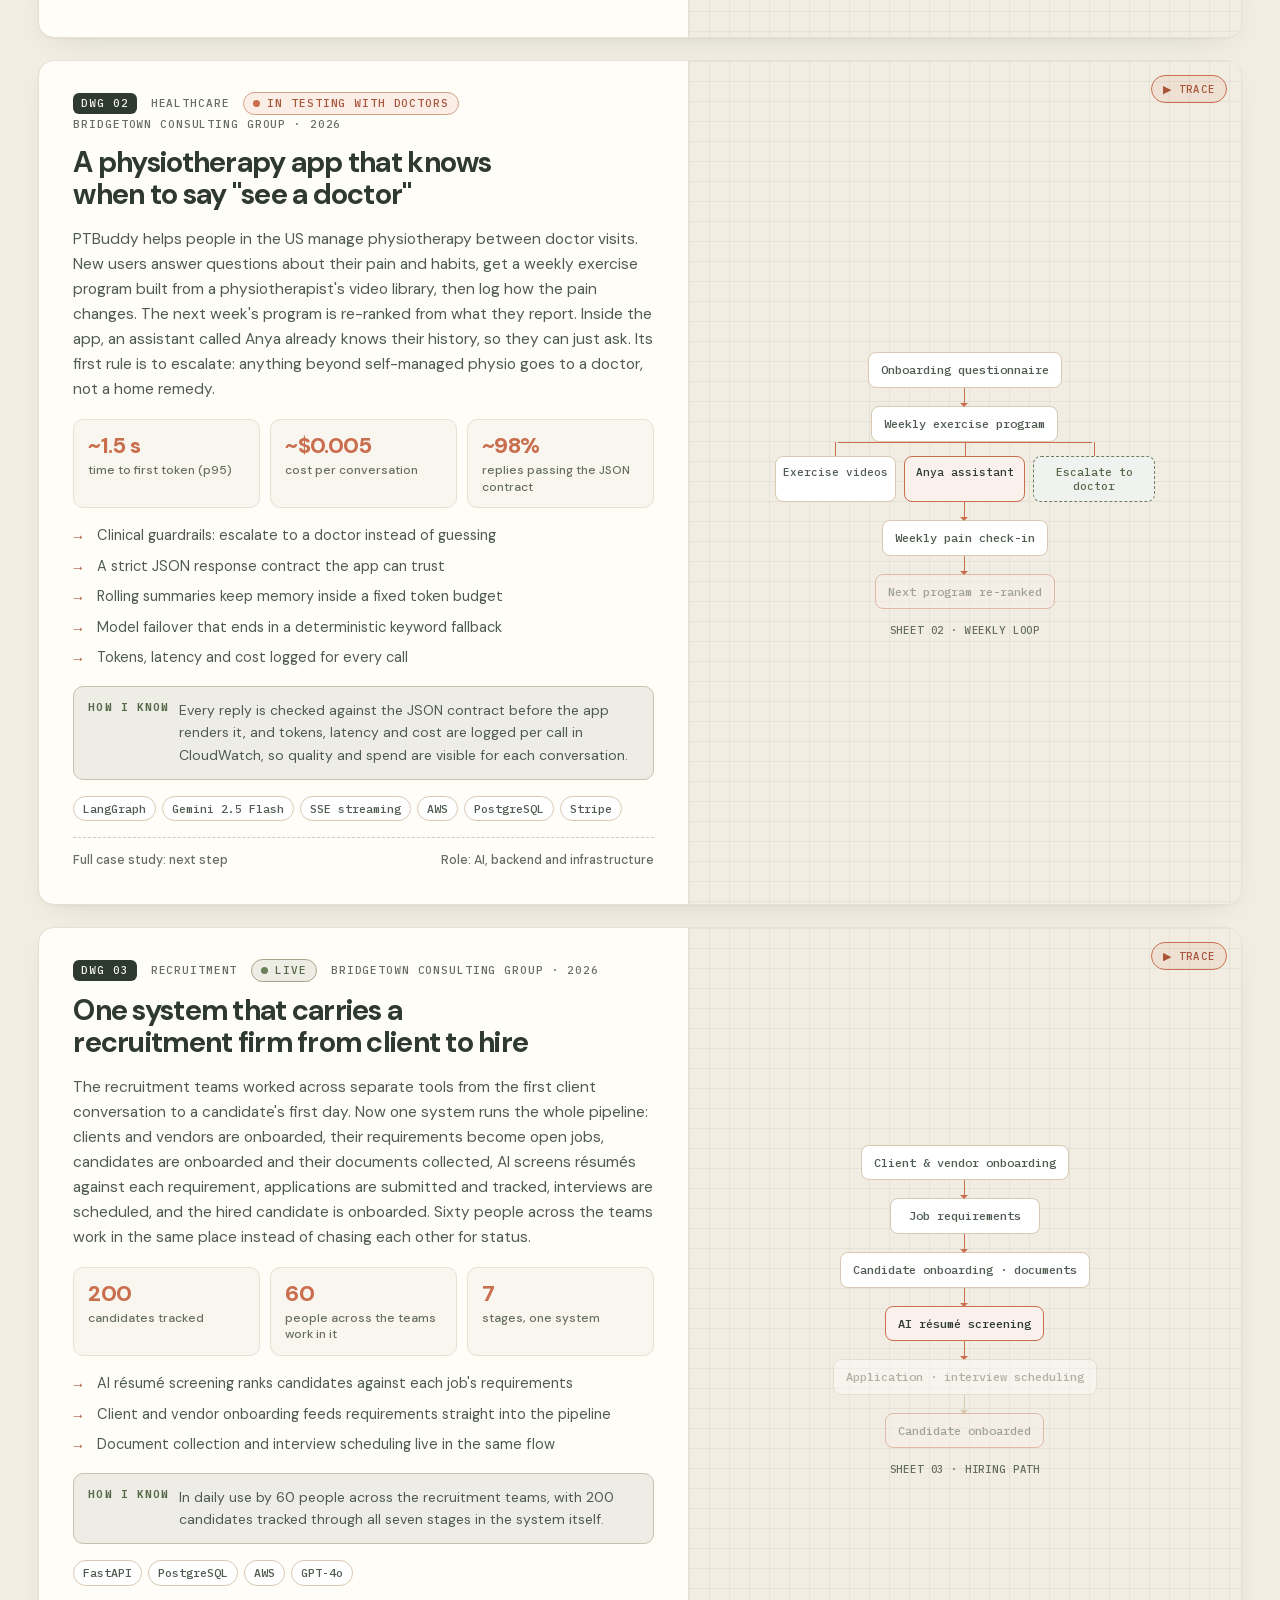
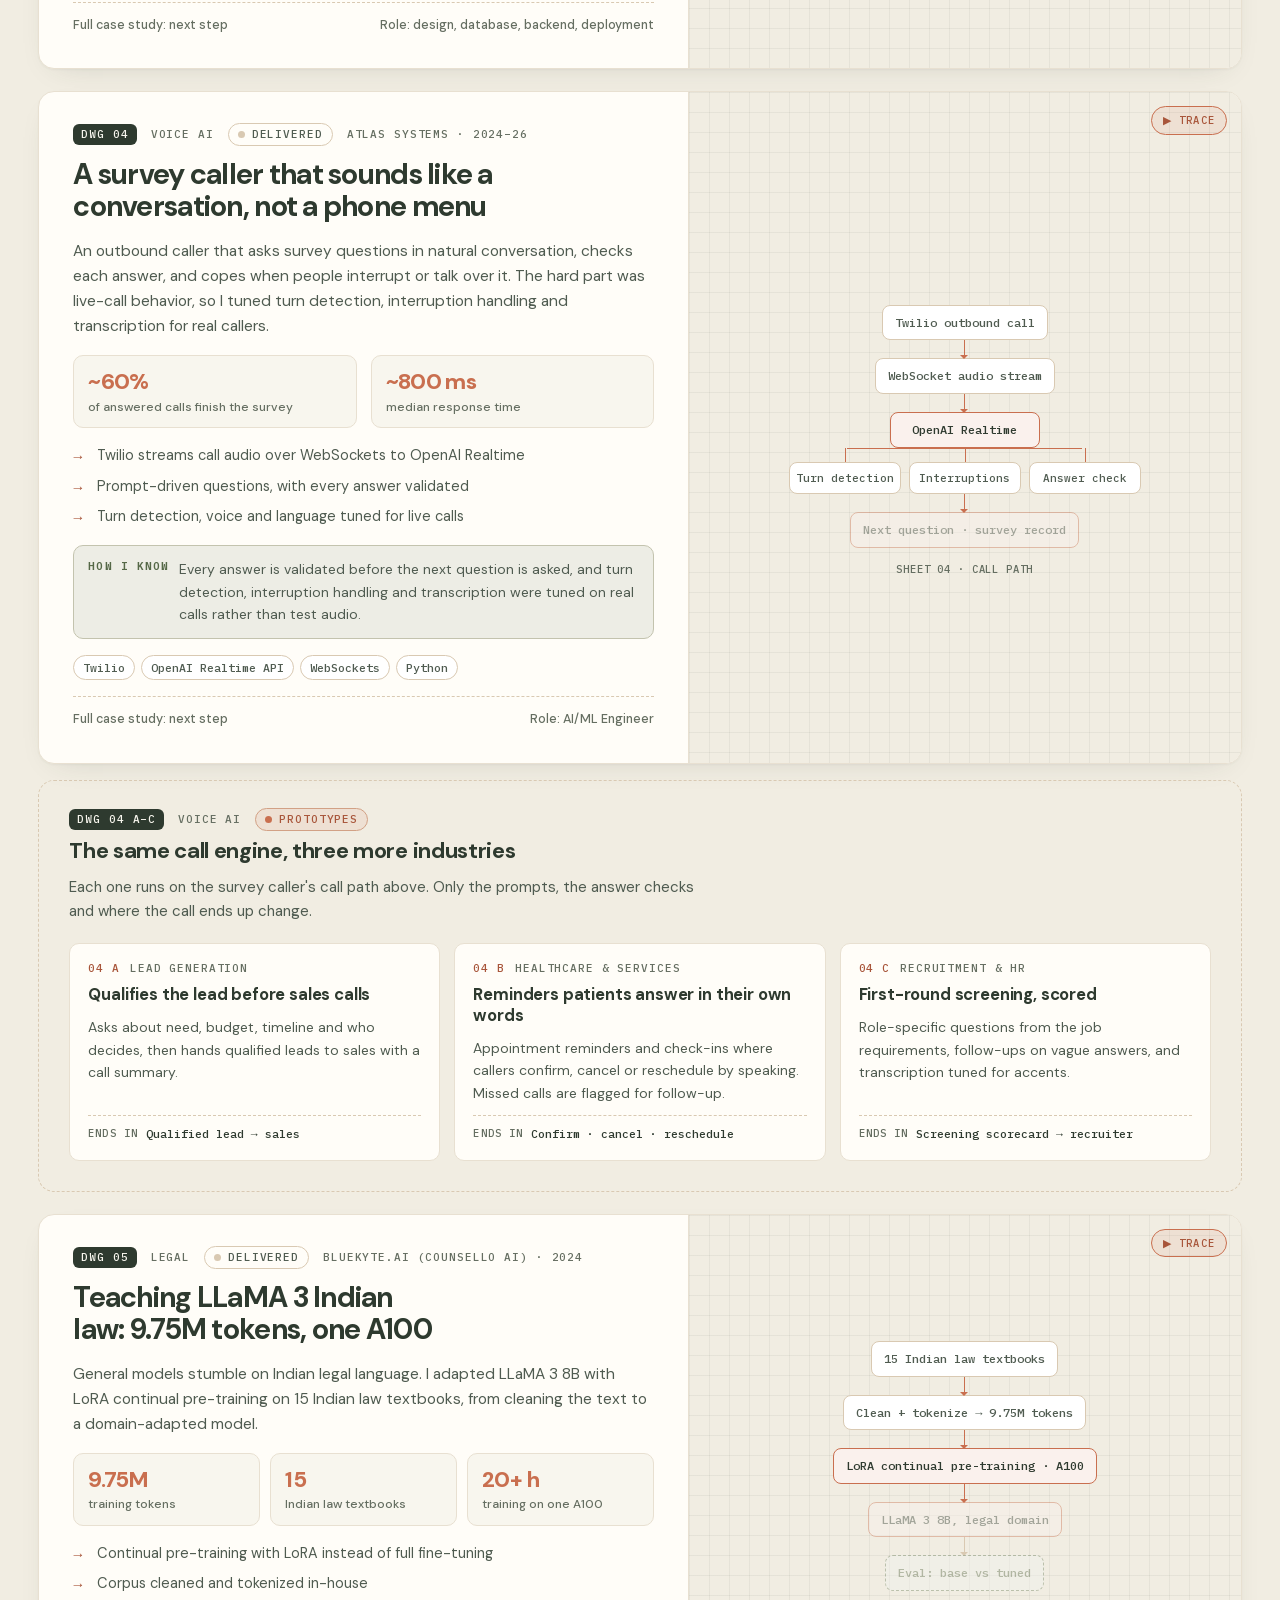
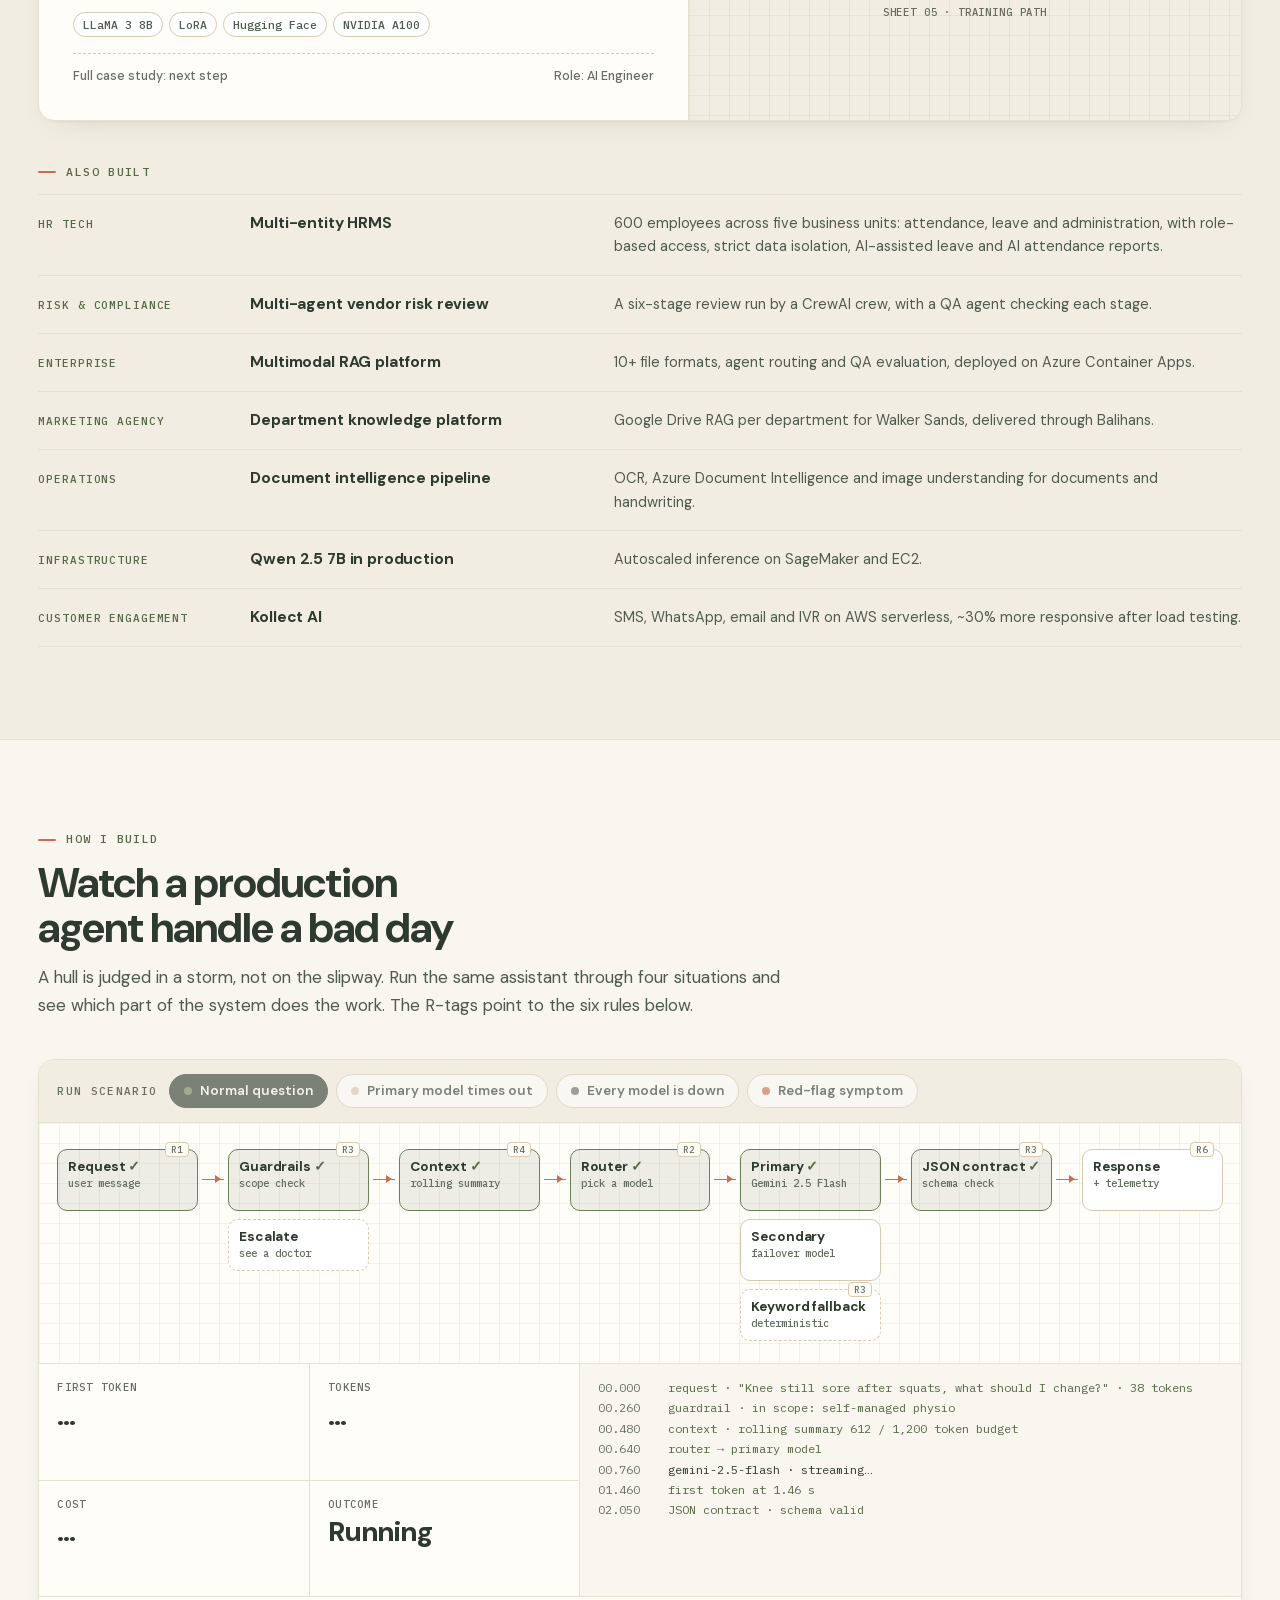
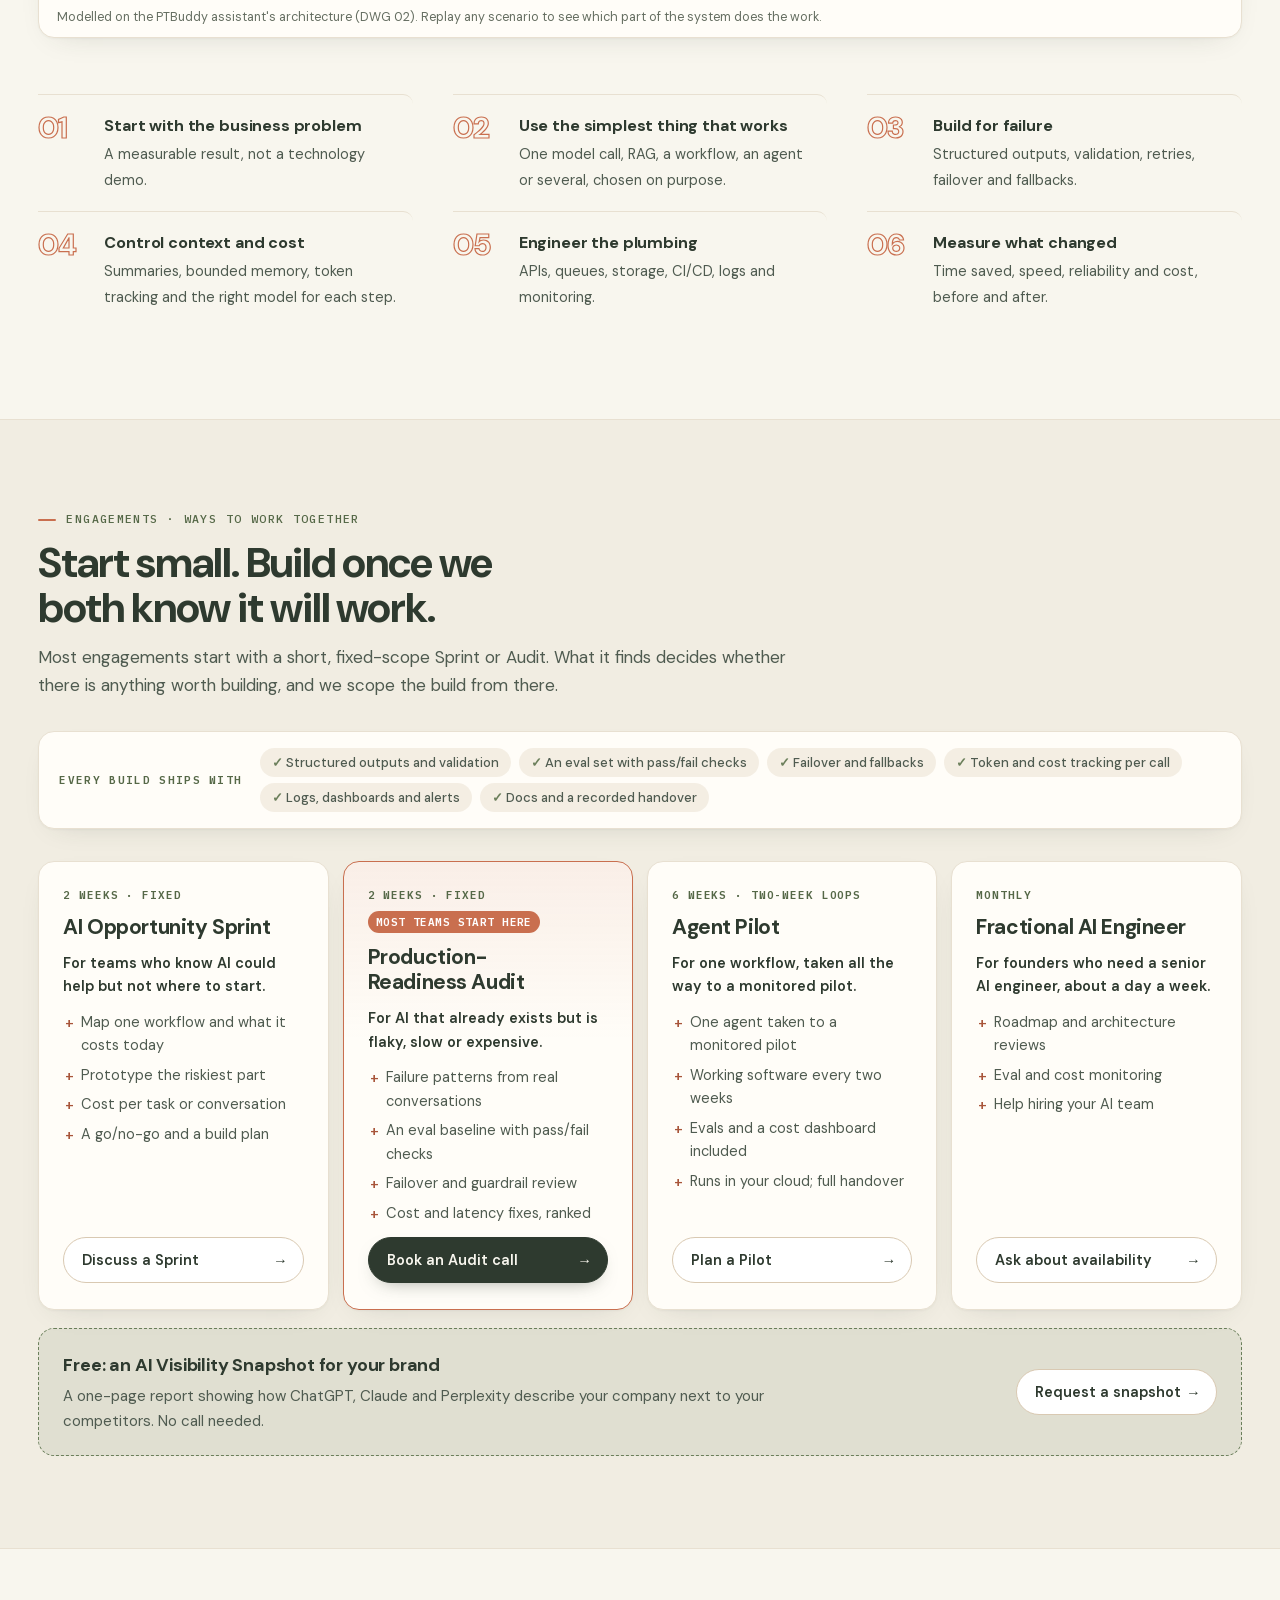
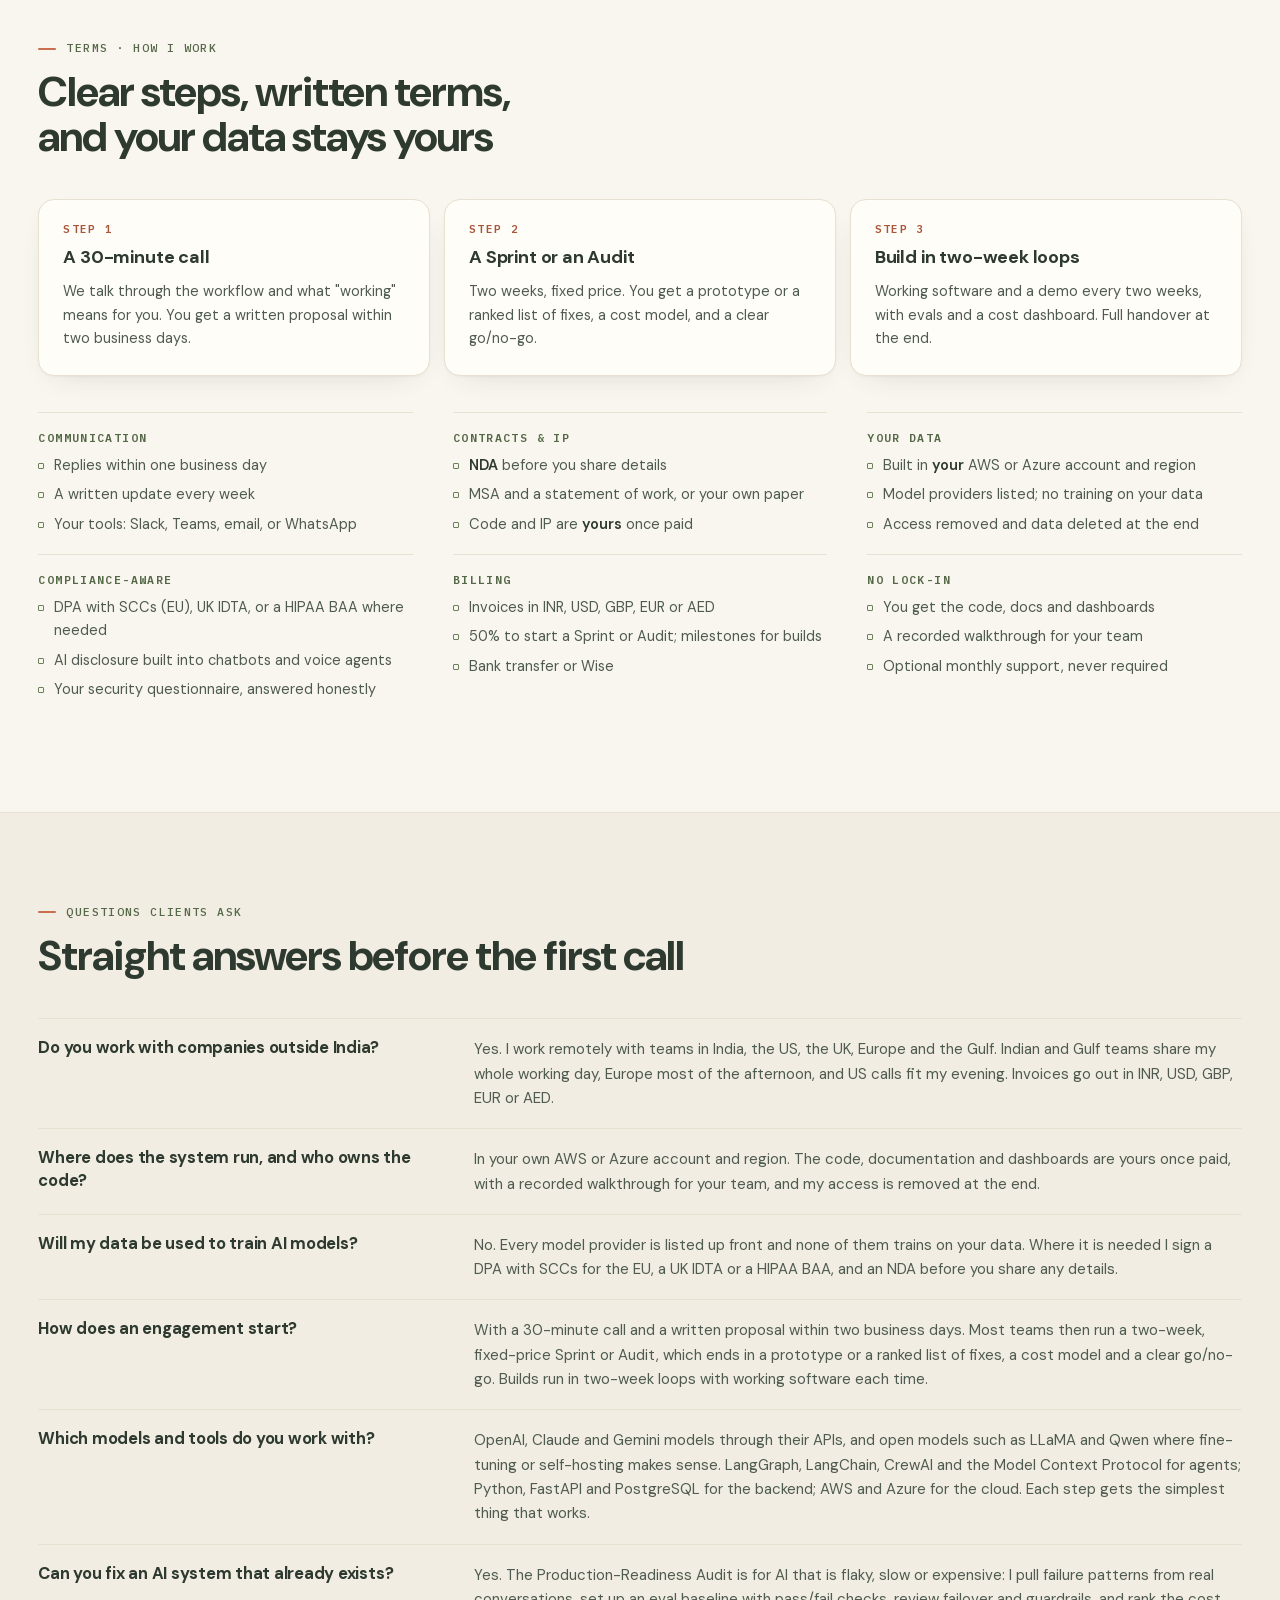
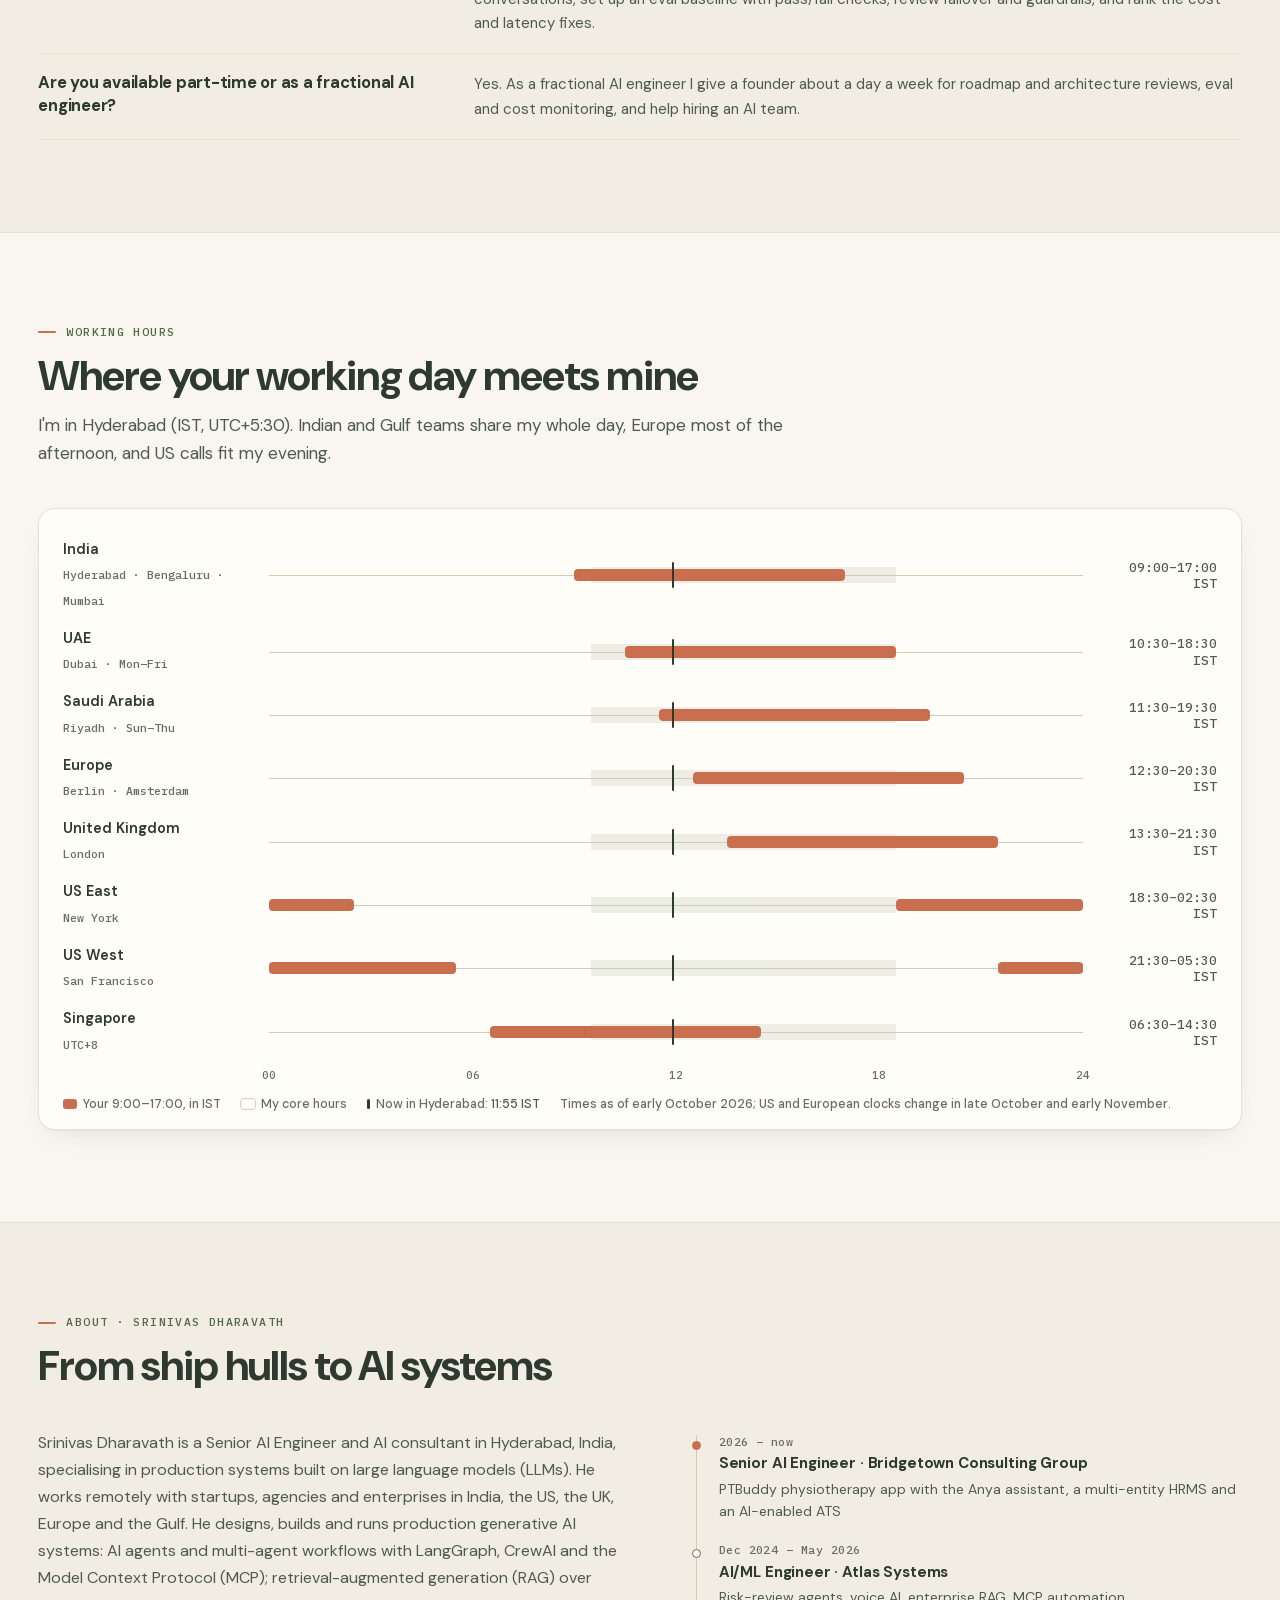
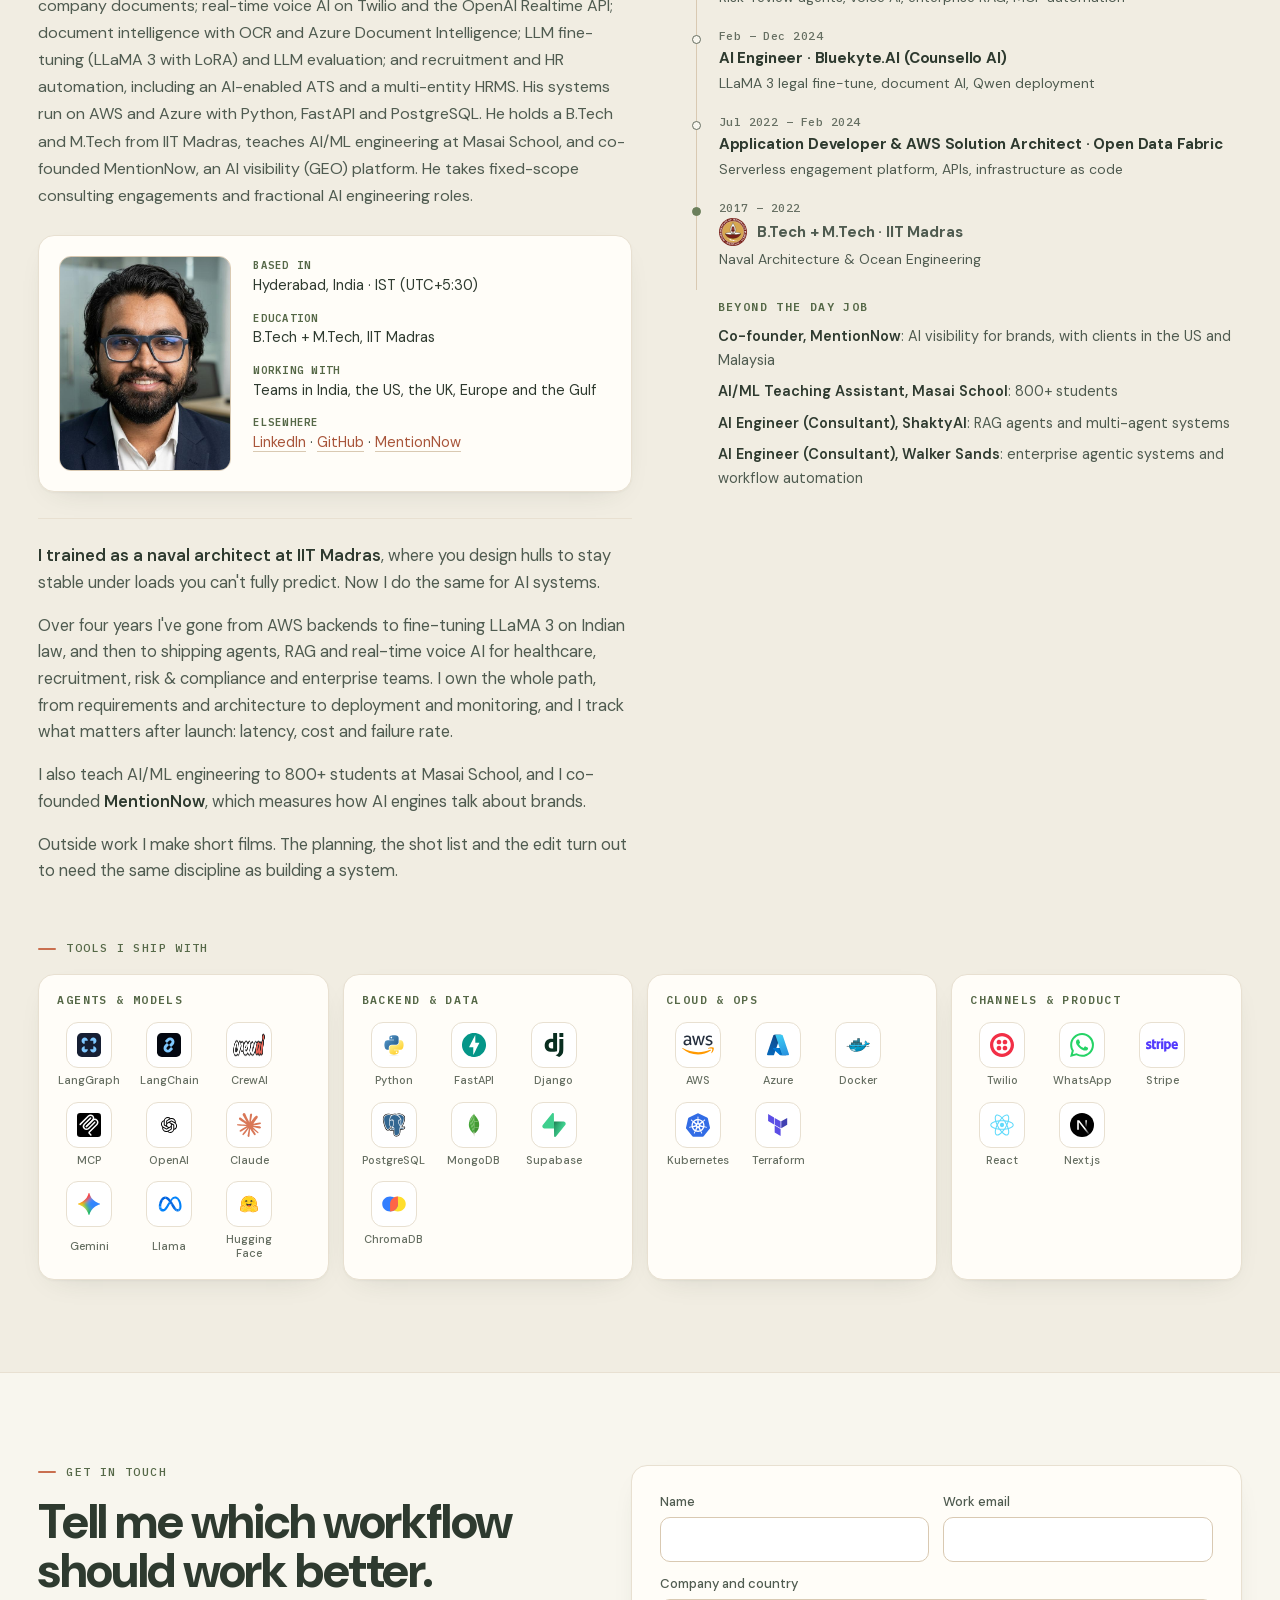
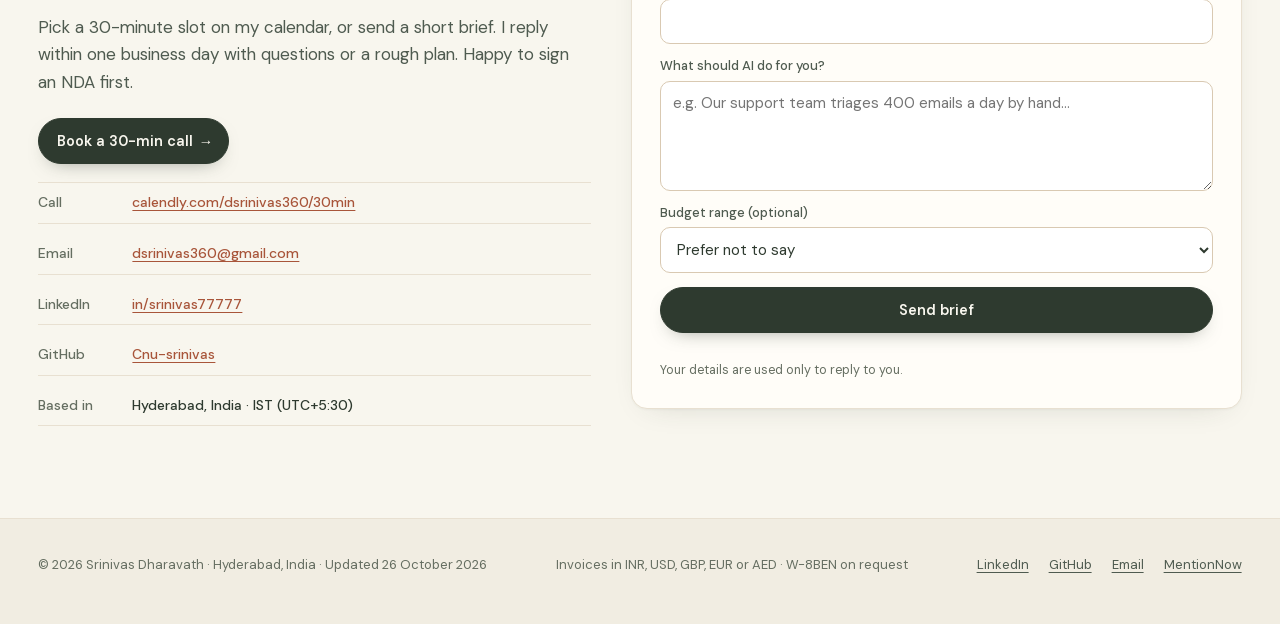
==== commit 766811d5: "Split the voice industries into their own cards The tabbed voice card read as clutter. The delivered" ====
--- a/web/index.html
+++ b/web/index.html
@@ -32,7 +32,7 @@
   <link rel="icon" href="images/favicon.svg" type="image/svg+xml">
   <link rel="icon" href="favicon.ico" sizes="32x32">
   <link rel="apple-touch-icon" href="images/apple-touch-icon.png">
-  <link rel="stylesheet" href="css/styles.css?v=16">
+  <link rel="stylesheet" href="css/styles.css?v=17">
   <!-- Structured data for search and AI engines. Every fact here is also in the visible text. Run tools/site_meta.py to set the domain and the updated date. -->
   <script type="application/ld+json">
 {
@@ -495,72 +495,25 @@
       </article>
 
       <!-- Case 04 -->
-      <article class="case case-voice">
+      <article class="case">
         <div class="case-text">
-          <p class="dwg"><b>DWG 04</b><span>Voice AI</span><span>One call engine · four industries</span></p>
-          <div class="vtabs" role="tablist" aria-label="Voice agent by industry" hidden>
-            <button type="button" role="tab" id="vt-crm" aria-controls="vp-crm" aria-selected="true">Customer feedback</button>
-            <button type="button" role="tab" id="vt-leads" aria-controls="vp-leads" aria-selected="false" tabindex="-1">Lead qualification</button>
-            <button type="button" role="tab" id="vt-health" aria-controls="vp-health" aria-selected="false" tabindex="-1">Appointment reminders</button>
-            <button type="button" role="tab" id="vt-hiring" aria-controls="vp-hiring" aria-selected="false" tabindex="-1">Candidate screening</button>
+          <p class="dwg"><b>DWG 04</b><span>Voice AI</span><span class="status">Delivered</span><span>Atlas Systems · 2024–26</span></p>
+          <h3>A survey caller that sounds like a conversation, not a phone menu</h3>
+          <p>An outbound caller that asks survey questions in natural conversation, checks each answer, and copes when people interrupt or talk over it. The hard part was live-call behavior, so I tuned turn detection, interruption handling and transcription for real callers.</p>
+          <div class="metrics two">
+            <div><span class="n" data-count="60" data-pre="~" data-suf="%">~60%</span><span class="l">of answered calls finish the survey</span></div>
+            <div><span class="n" data-count="800" data-pre="~" data-suf=" ms">~800 ms</span><span class="l">median response time</span></div>
           </div>
-
-          <div class="vpanel" id="vp-crm" role="tabpanel" aria-labelledby="vt-crm" data-end="Next question · survey record">
-            <p class="dwg"><span>Sales &amp; CRM</span><span class="status">Delivered</span><span>Atlas Systems · 2024–26</span></p>
-            <h3>A survey caller that sounds like a conversation, not a phone menu</h3>
-            <p>An outbound caller that asks survey questions in natural conversation, checks each answer, and copes when people interrupt or talk over it. The hard part was live-call behavior, so I tuned turn detection, interruption handling and transcription for real callers.</p>
-            <div class="metrics two">
-              <div><span class="n" data-count="60" data-pre="~" data-suf="%">~60%</span><span class="l">of answered calls finish the survey</span></div>
-              <div><span class="n" data-count="800" data-pre="~" data-suf=" ms">~800 ms</span><span class="l">median response time</span></div>
-            </div>
-            <ul class="decisions">
-              <li>Twilio streams call audio over WebSockets to OpenAI Realtime</li>
-              <li>Prompt-driven questions, with every answer validated</li>
-              <li>Call status and fallback URLs, so no failed call goes unrecorded</li>
-            </ul>
-            <p class="verify"><b>How I know</b><span>Every answer is validated before the next question is asked, and turn detection, interruption handling and transcription were tuned on real calls rather than test audio.</span></p>
-          </div>
-
-          <div class="vpanel" id="vp-leads" role="tabpanel" aria-labelledby="vt-leads" data-end="Qualified lead · hand-off to sales">
-            <p class="dwg"><span>Lead generation</span><span class="status testing">Prototype</span><span>Same call engine</span></p>
-            <h3>A first call that qualifies the lead before sales picks up the phone</h3>
-            <p>The agent calls new leads and asks about need, budget, timeline and who decides, in a natural back-and-forth. It skips questions that don't apply, digs into promising answers, and passes qualified leads to sales with a short summary of the call.</p>
-            <ul class="decisions">
-              <li>Dynamic questions that follow the prospect's answers</li>
-              <li>Prospects can interrupt, ask questions or change topic mid-call</li>
-              <li>Each lead becomes a structured qualification record</li>
-            </ul>
-            <p class="verify"><b>How I know</b><span>It runs on the delivered survey caller's call path. Only the prompts, the answer checks and the hand-off change.</span></p>
-          </div>
-
-          <div class="vpanel" id="vp-health" role="tabpanel" aria-labelledby="vt-health" data-end="Confirm · cancel · reschedule">
-            <p class="dwg"><span>Healthcare &amp; services</span><span class="status testing">Prototype</span><span>Same call engine</span></p>
-            <h3>Reminder calls patients can answer in their own words</h3>
-            <p>Outbound appointment reminders, confirmations and post-visit check-ins. Callers confirm, cancel or ask to reschedule by speaking normally instead of pressing keys, and the front desk gets every outcome as structured data.</p>
-            <ul class="decisions">
-              <li>Missed or failed calls flagged for retry or human follow-up</li>
-              <li>Voice and speech tuned to be clear and calm for older callers</li>
-              <li>Every outcome validated before it is logged</li>
-            </ul>
-            <p class="verify"><b>How I know</b><span>It runs on the delivered survey caller's call path. Only the prompts, the answer checks and the hand-off change.</span></p>
-          </div>
-
-          <div class="vpanel" id="vp-hiring" role="tabpanel" aria-labelledby="vt-hiring" data-end="Screening scorecard · recruiter">
-            <p class="dwg"><span>Recruitment &amp; HR</span><span class="status testing">Prototype</span><span>Same call engine</span></p>
-            <h3>First-round screening calls that leave recruiters a scorecard</h3>
-            <p>The agent asks role-specific questions drawn from the job's requirements, follows up when a reply is vague, and lets candidates ask about the role mid-call. Recruiters get the transcript and a structured scorecard instead of a call to make.</p>
-            <ul class="decisions">
-              <li>Questions generated from the job requirements</li>
-              <li>Live answer checks, with follow-ups for vague replies</li>
-              <li>Transcription and language tuned for accents and multilingual candidates</li>
-            </ul>
-            <p class="verify"><b>How I know</b><span>It runs on the delivered survey caller's call path. Only the prompts, the answer checks and the hand-off change.</span></p>
-          </div>
-
+          <ul class="decisions">
+            <li>Twilio streams call audio over WebSockets to OpenAI Realtime</li>
+            <li>Prompt-driven questions, with every answer validated</li>
+            <li>Turn detection, voice and language tuned for live calls</li>
+          </ul>
+          <p class="verify"><b>How I know</b><span>Every answer is validated before the next question is asked, and turn detection, interruption handling and transcription were tuned on real calls rather than test audio.</span></p>
           <ul class="tags"><li>Twilio</li><li>OpenAI Realtime API</li><li>WebSockets</li><li>Python</li></ul>
-          <p class="case-foot"><span>Full case study: next step</span><span>Role: architecture, prompts, call tuning</span></p>
-        </div>
-        <div class="case-drawing" aria-label="Architecture: a Twilio call streams audio over WebSockets to OpenAI Realtime, which handles turn detection, interruptions and answer checks, then asks the next question and writes the result for the industry's team">
+          <p class="case-foot"><span>Full case study: next step</span><span>Role: AI/ML Engineer</span></p>
+        </div>
+        <div class="case-drawing" aria-label="Architecture: a Twilio call streams audio over WebSockets to OpenAI Realtime, which handles turn detection, interruptions and answer checks, then asks the next question">
           <div>
             <div class="flow">
               <span class="node">Twilio outbound call</span><span class="edge"></span>
@@ -568,12 +521,41 @@
               <span class="node key">OpenAI Realtime</span>
               <div class="fork"><span class="node">Turn detection</span><span class="node">Interruptions</span><span class="node">Answer check</span></div>
               <span class="edge"></span>
-              <span class="node key" data-voice-end>Next question · survey record</span>
+              <span class="node key">Next question · survey record</span>
             </div>
             <p class="drawing-caption">SHEET 04 · CALL PATH</p>
           </div>
         </div>
       </article>
+
+      <!-- Case 04 A–C: the same call engine in three more industries -->
+      <div class="variants" aria-labelledby="variants-title">
+        <div class="variants-head">
+          <p class="dwg"><b>DWG 04 A–C</b><span>Voice AI</span><span class="status testing">Prototypes</span></p>
+          <h3 id="variants-title">The same call engine, three more industries</h3>
+          <p>Each one runs on the survey caller's call path above. Only the prompts, the answer checks and where the call ends up change.</p>
+        </div>
+        <div class="variant-grid">
+          <article class="variant">
+            <p class="variant-tag"><b>04 A</b>Lead generation</p>
+            <h4>Qualifies the lead before sales calls</h4>
+            <p>Asks about need, budget, timeline and who decides, then hands qualified leads to sales with a call summary.</p>
+            <p class="variant-end"><span>Ends in</span>Qualified lead → sales</p>
+          </article>
+          <article class="variant">
+            <p class="variant-tag"><b>04 B</b>Healthcare &amp; services</p>
+            <h4>Reminders patients answer in their own words</h4>
+            <p>Appointment reminders and check-ins where callers confirm, cancel or reschedule by speaking. Missed calls are flagged for follow-up.</p>
+            <p class="variant-end"><span>Ends in</span>Confirm · cancel · reschedule</p>
+          </article>
+          <article class="variant">
+            <p class="variant-tag"><b>04 C</b>Recruitment &amp; HR</p>
+            <h4>First-round screening, scored</h4>
+            <p>Role-specific questions from the job requirements, follow-ups on vague answers, and transcription tuned for accents.</p>
+            <p class="variant-end"><span>Ends in</span>Screening scorecard → recruiter</p>
+          </article>
+        </div>
+      </div>
 
       <!-- Case 05 -->
       <article class="case">
@@ -961,7 +943,7 @@
   </div>
 </footer>
 
-<script src="js/main.js?v=10"></script>
+<script src="js/main.js?v=11"></script>
 <!-- Vercel Web Analytics: cookie-free page views, no personal data. Switch it on under the project's Analytics tab in Vercel;
      the script is requested only on the live hosts, so local previews stay clean. -->
 <script>
--- a/web/css/styles.css
+++ b/web/css/styles.css
@@ -437,24 +437,24 @@
 .tags { display: flex; flex-wrap: wrap; gap: 6px; list-style: none; padding: 0; }
 .tags li { font: 500 11.5px/1 var(--mono); padding: 6px 9px; border: 1px solid var(--line-2); border-radius: 999px; color: var(--ink-2); background: var(--surface-2); transition: border-color .2s, color .2s; }
 .tags li:hover { border-color: var(--accent); color: var(--accent-text); }
-/* voice case: one engine, an industry tab per use case (tabs shown by main.js; without it the panels stack) */
-.vtabs { display: flex; flex-wrap: wrap; gap: 6px; }
-.vtabs [role="tab"] {
-  min-height: 34px; padding: 7px 13px; border-radius: 999px; border: 1px solid var(--line-2);
-  background: var(--surface); color: var(--ink-2); font: 500 13px/1 var(--body); cursor: pointer;
-  transition: background-color .2s, border-color .2s, color .2s;
-}
-.vtabs [role="tab"]:hover { border-color: var(--ink); color: var(--ink); background: var(--sand-soft); }
-.vtabs [role="tab"][aria-selected="true"] { background: var(--ink); border-color: var(--ink); color: var(--bg); }
-.vpanel { display: grid; gap: 16px; align-content: start; }
-.vpanel[hidden] { display: none; }
-.vpanel + .vpanel { padding-top: 16px; border-top: 1px dashed var(--line-2); }
-.vtabs:not([hidden]) ~ .vpanel { padding-top: 0; border-top: 0; }
-.vpanel > p:not(.dwg):not(.verify) { color: var(--ink-2); font-size: 15.5px; }
-@media (prefers-reduced-motion: no-preference) {
-  .vpanel.enter { animation: vpanel-in .35s var(--ease); }
-  @keyframes vpanel-in { from { opacity: 0; transform: translateY(6px); } }
-}
+/* voice variants: the same call engine in more industries, under the voice case */
+.variants { margin-top: -6px; padding: clamp(22px, 3vw, 30px); border: 1px dashed var(--line-2); border-radius: var(--radius); display: grid; gap: 20px; }
+.variants-head { display: grid; gap: 10px; max-width: 640px; }
+.variants-head h3 { font-size: clamp(19px, 2vw, 22px); line-height: 1.2; font-weight: 700; letter-spacing: -.015em; }
+.variants-head > p:not(.dwg) { color: var(--ink-2); font-size: 15px; }
+.variant-grid { display: grid; grid-template-columns: repeat(3, minmax(0, 1fr)); gap: 14px; }
+@media (max-width: 880px) { .variant-grid { grid-template-columns: minmax(0, 1fr); } }
+.variant { background: var(--surface); border: 1px solid var(--line); border-radius: var(--radius-s); padding: 18px; display: grid; gap: 10px; grid-template-rows: auto auto 1fr auto;
+  transition: border-color .25s, transform .25s var(--ease), box-shadow .25s; }
+@media (hover: hover) {
+  .variant:hover { border-color: color-mix(in srgb, var(--accent) 40%, var(--line)); transform: translateY(-2px); box-shadow: var(--shadow); }
+}
+.variant-tag { display: flex; align-items: center; gap: 10px; font: 500 11px/1.2 var(--mono); letter-spacing: .08em; text-transform: uppercase; color: var(--ink-3); }
+.variant-tag b { font-weight: 500; color: var(--accent-text); }
+.variant h4 { margin: 0; font-size: 16.5px; line-height: 1.25; font-weight: 700; letter-spacing: -.01em; }
+.variant > p:not(.variant-tag):not(.variant-end) { font-size: 14px; color: var(--ink-2); }
+.variant-end { display: flex; flex-wrap: wrap; align-items: center; gap: 8px; padding-top: 10px; border-top: 1px dashed var(--line-2); font: 500 11.5px/1.4 var(--mono); color: var(--ink); }
+.variant-end span { font-size: 10.5px; letter-spacing: .1em; text-transform: uppercase; color: var(--ink-3); }
 .case-foot { display: flex; justify-content: space-between; flex-wrap: wrap; gap: 10px; align-items: center; font: 500 12.5px/1.4 var(--body); color: var(--ink-3); padding-top: 14px; border-top: 1px dashed var(--line-2); }
 
 /* architecture drawing panel */
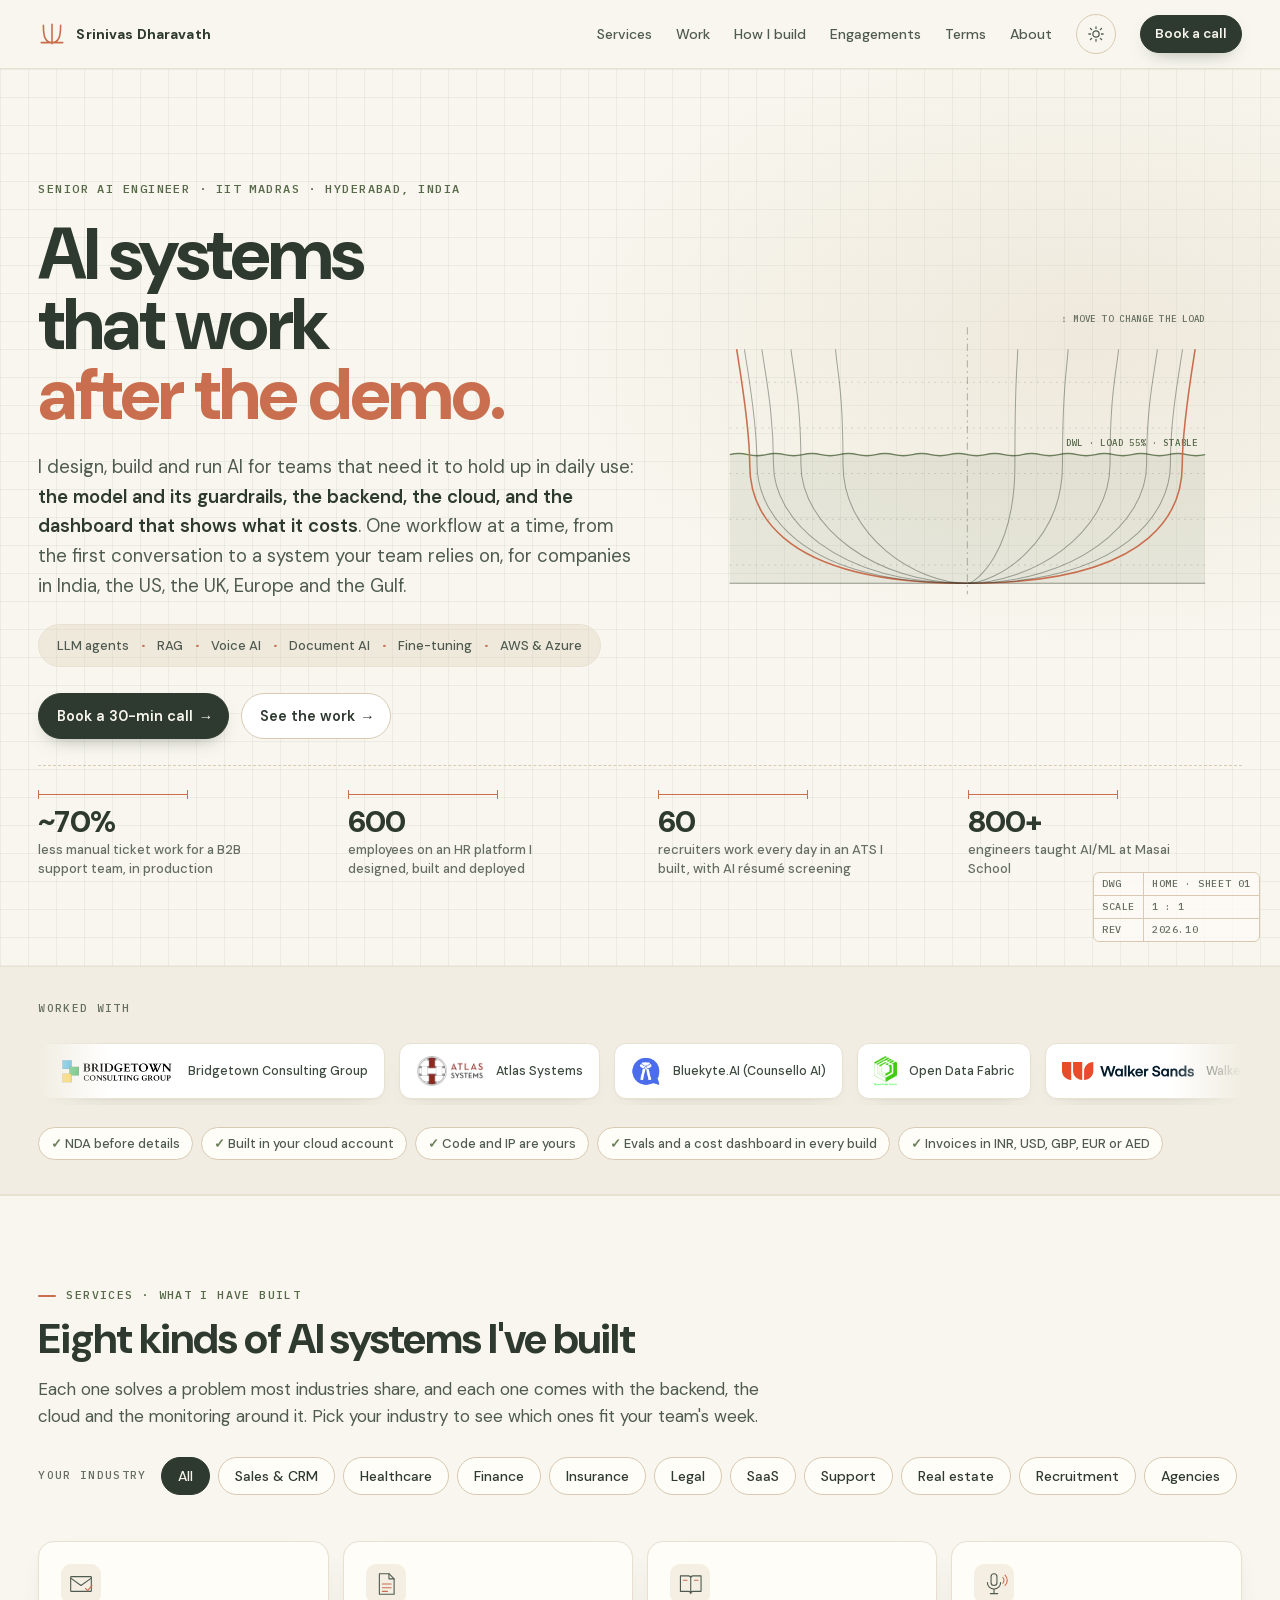
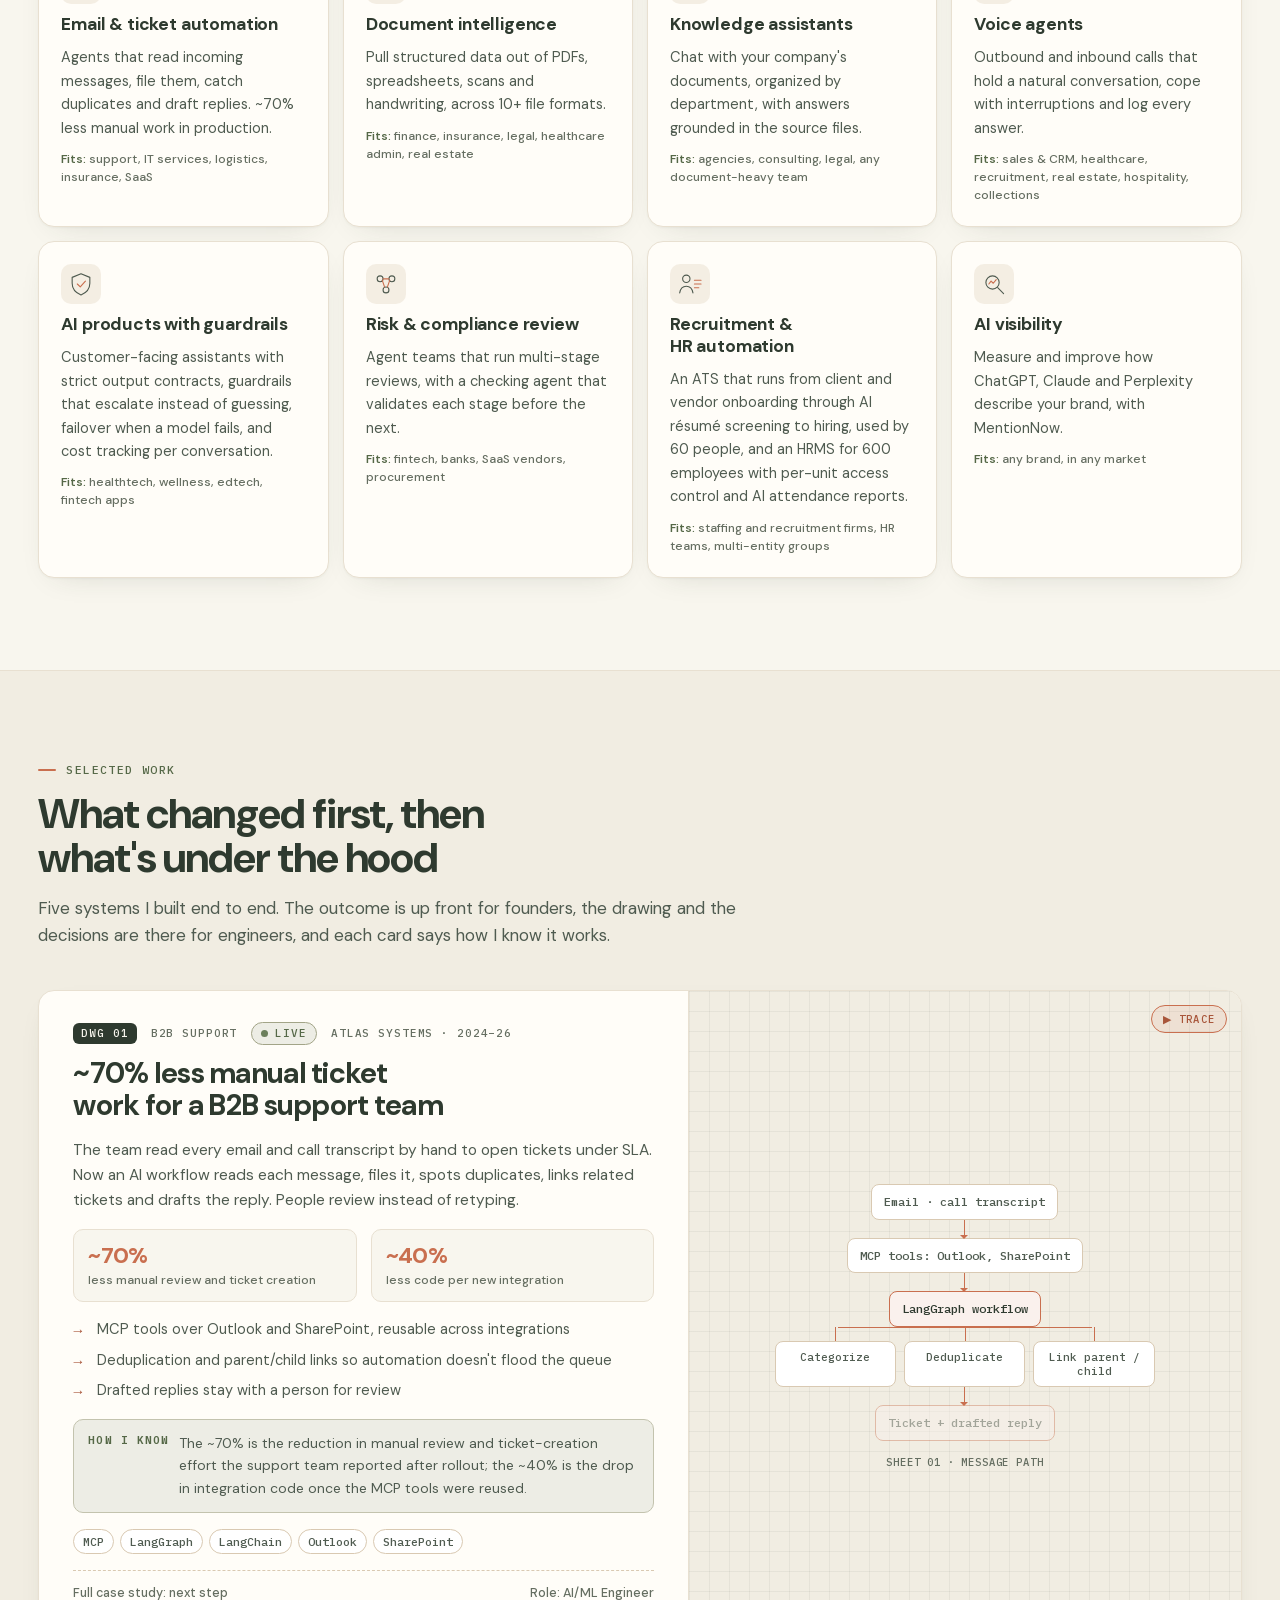
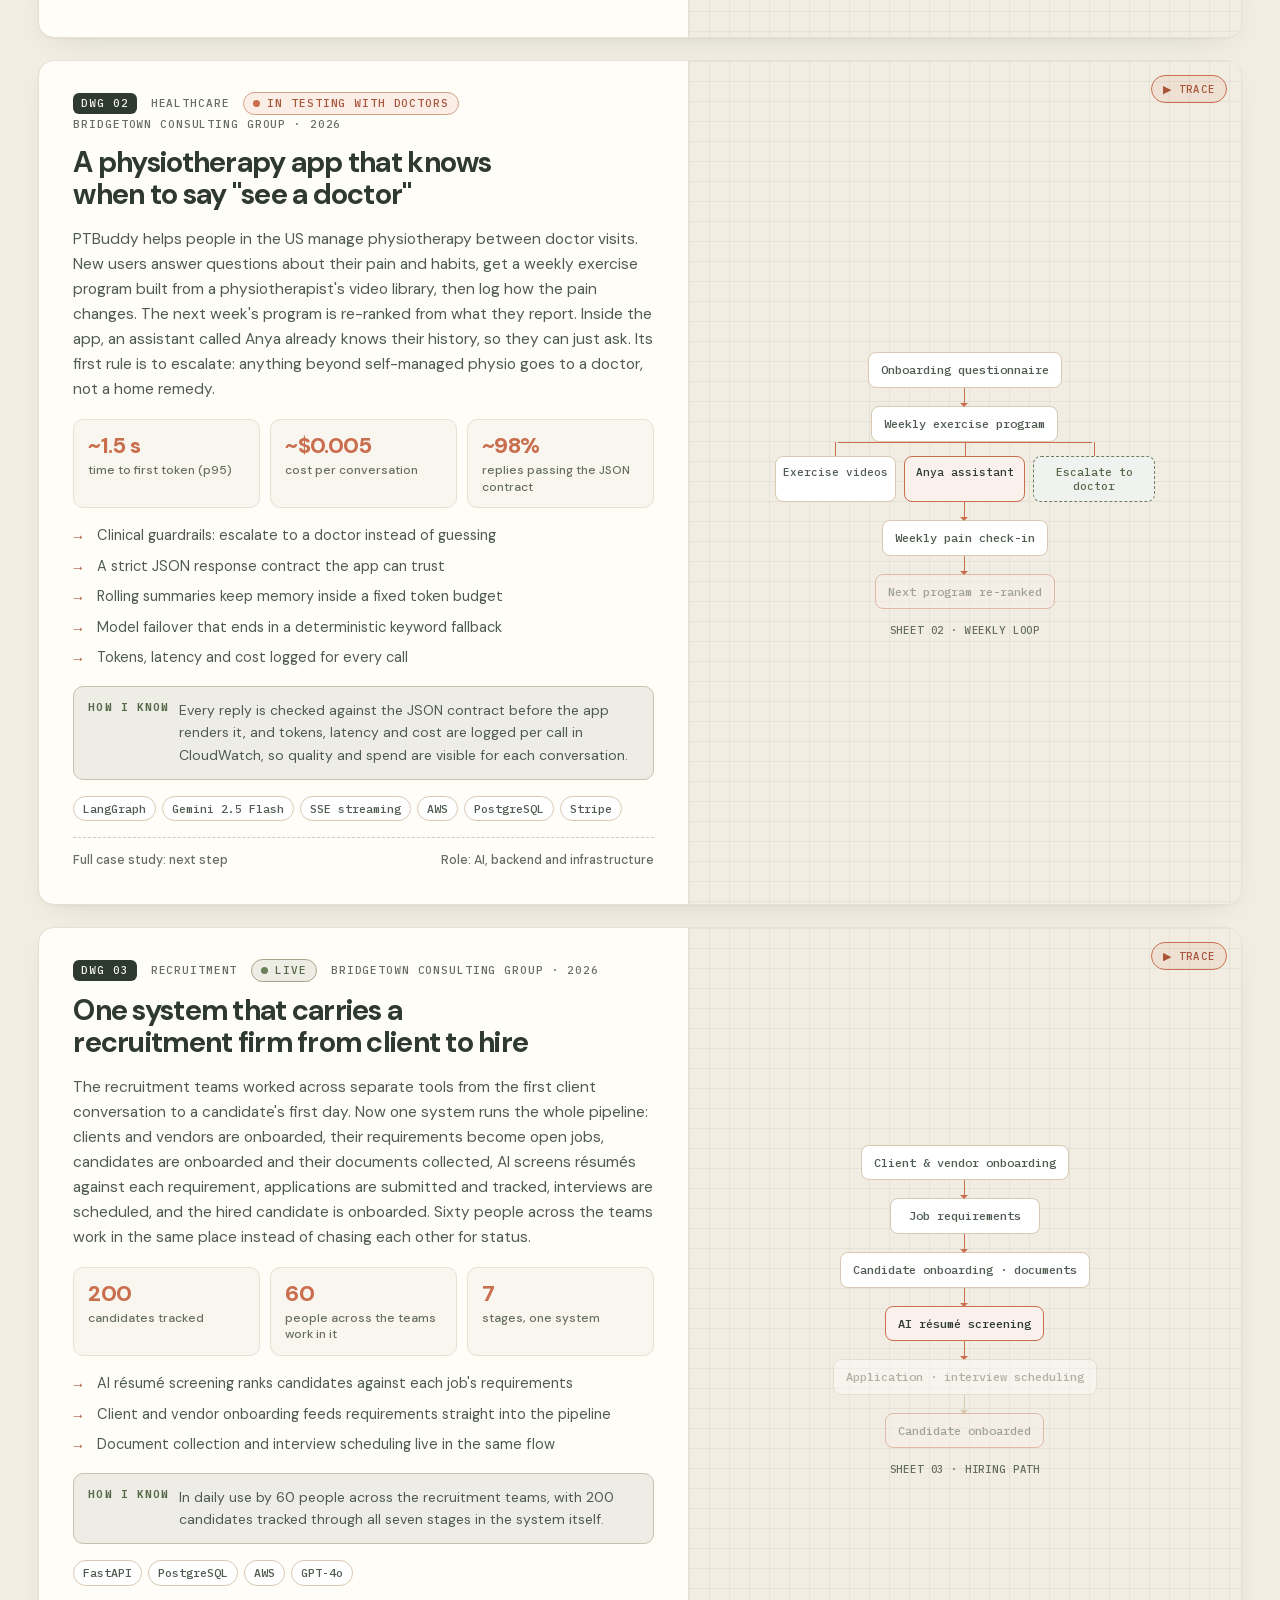
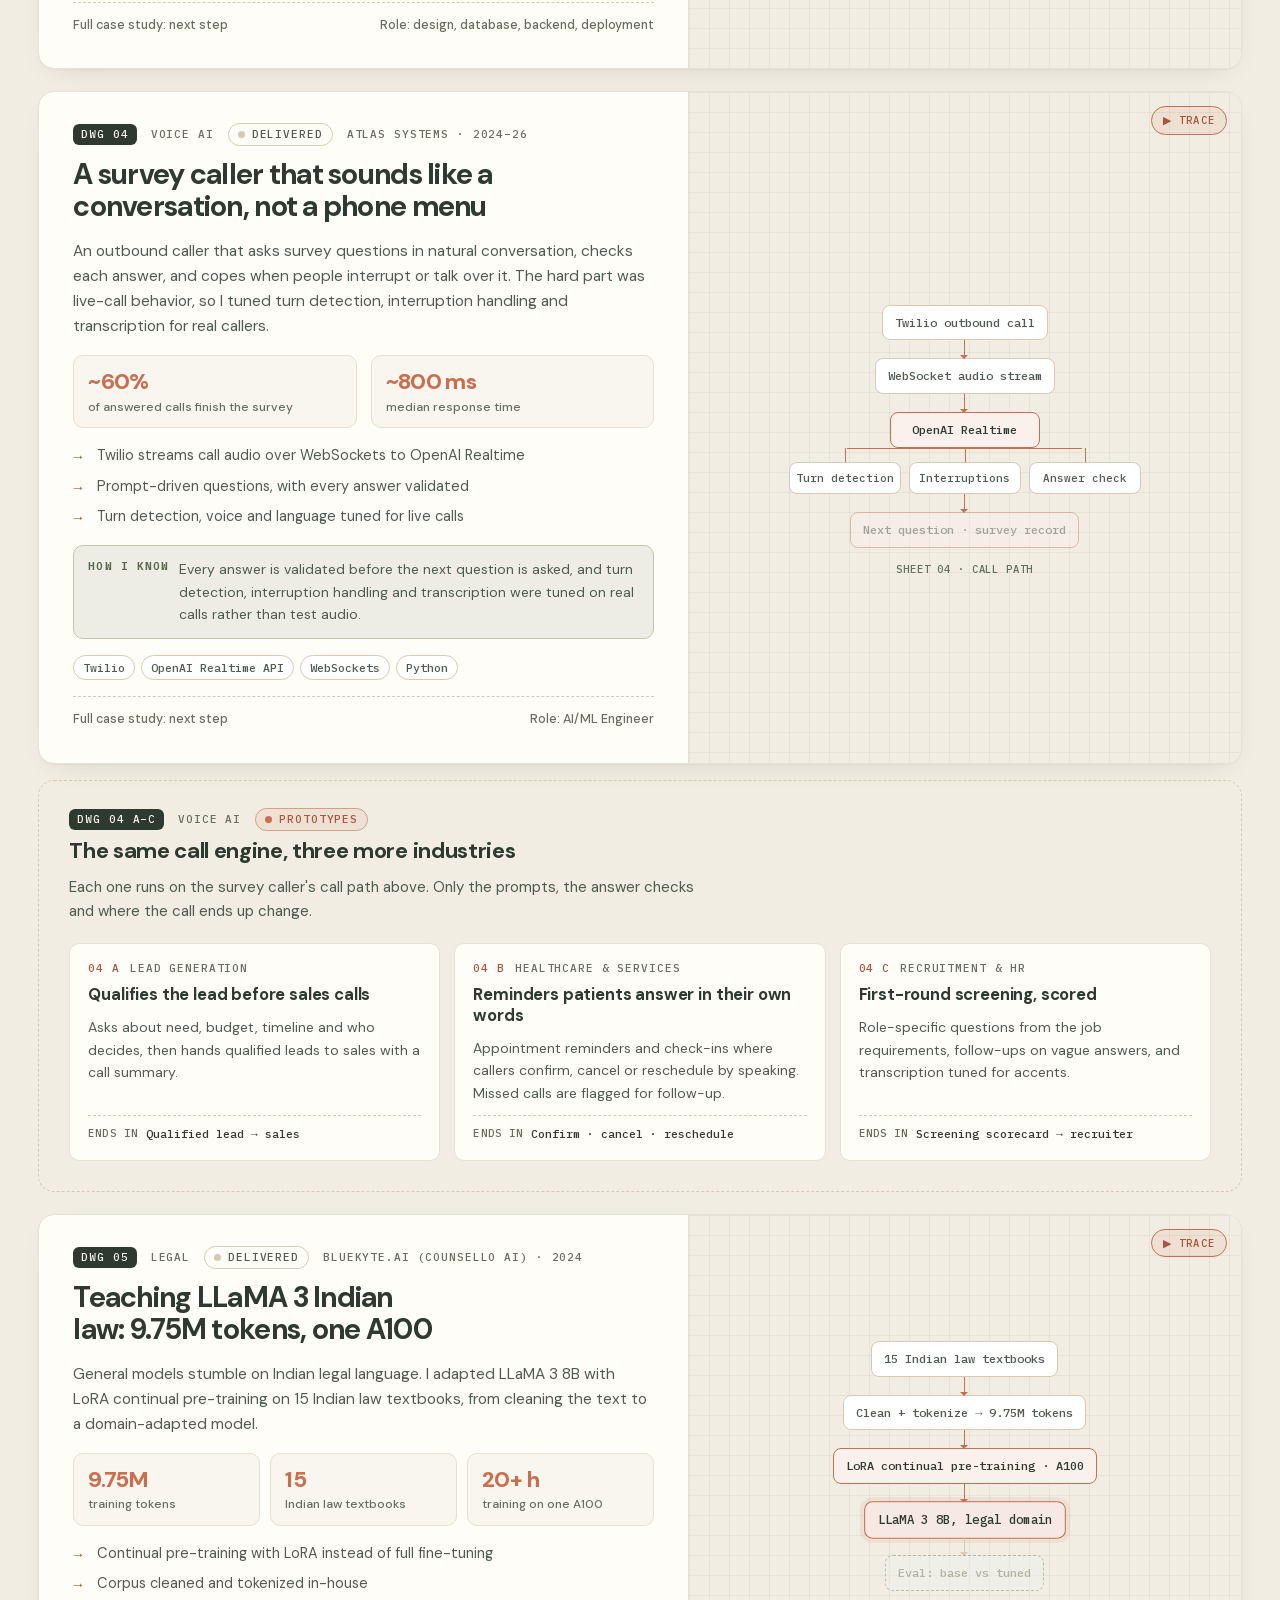
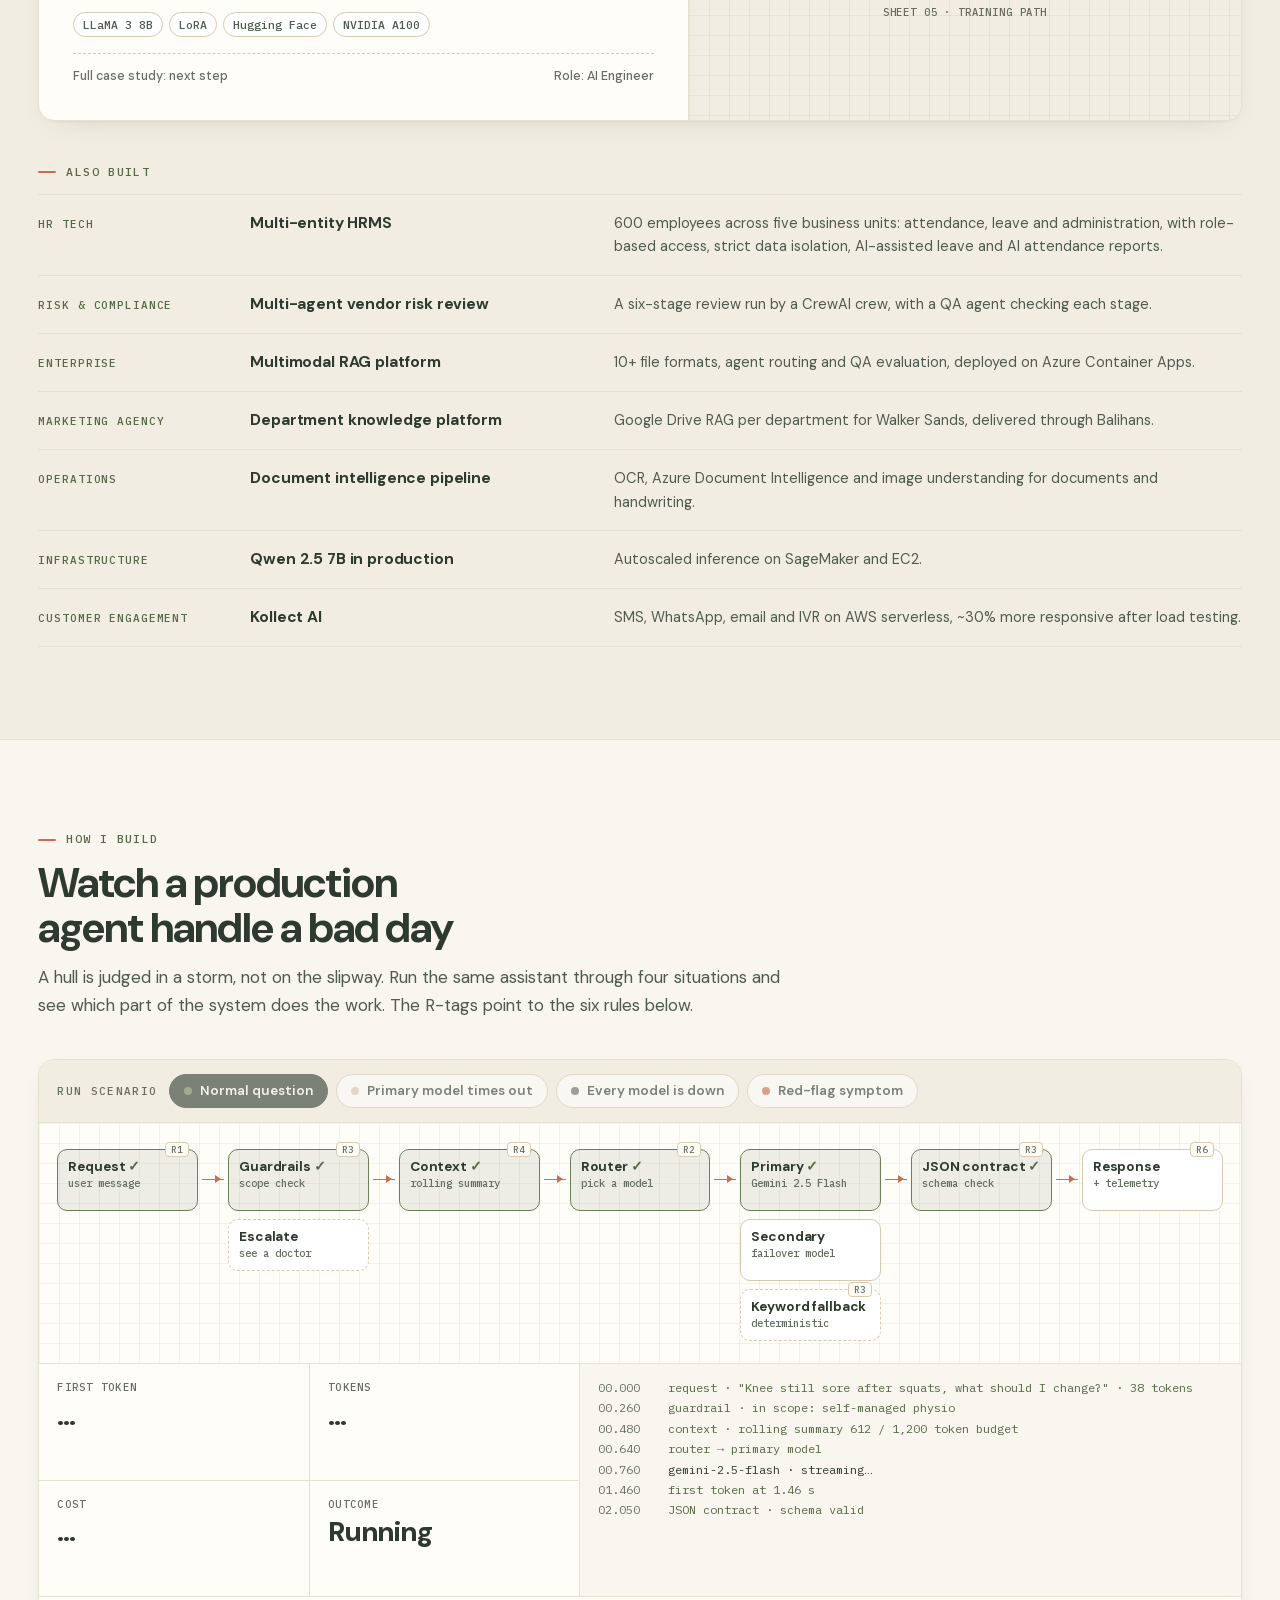
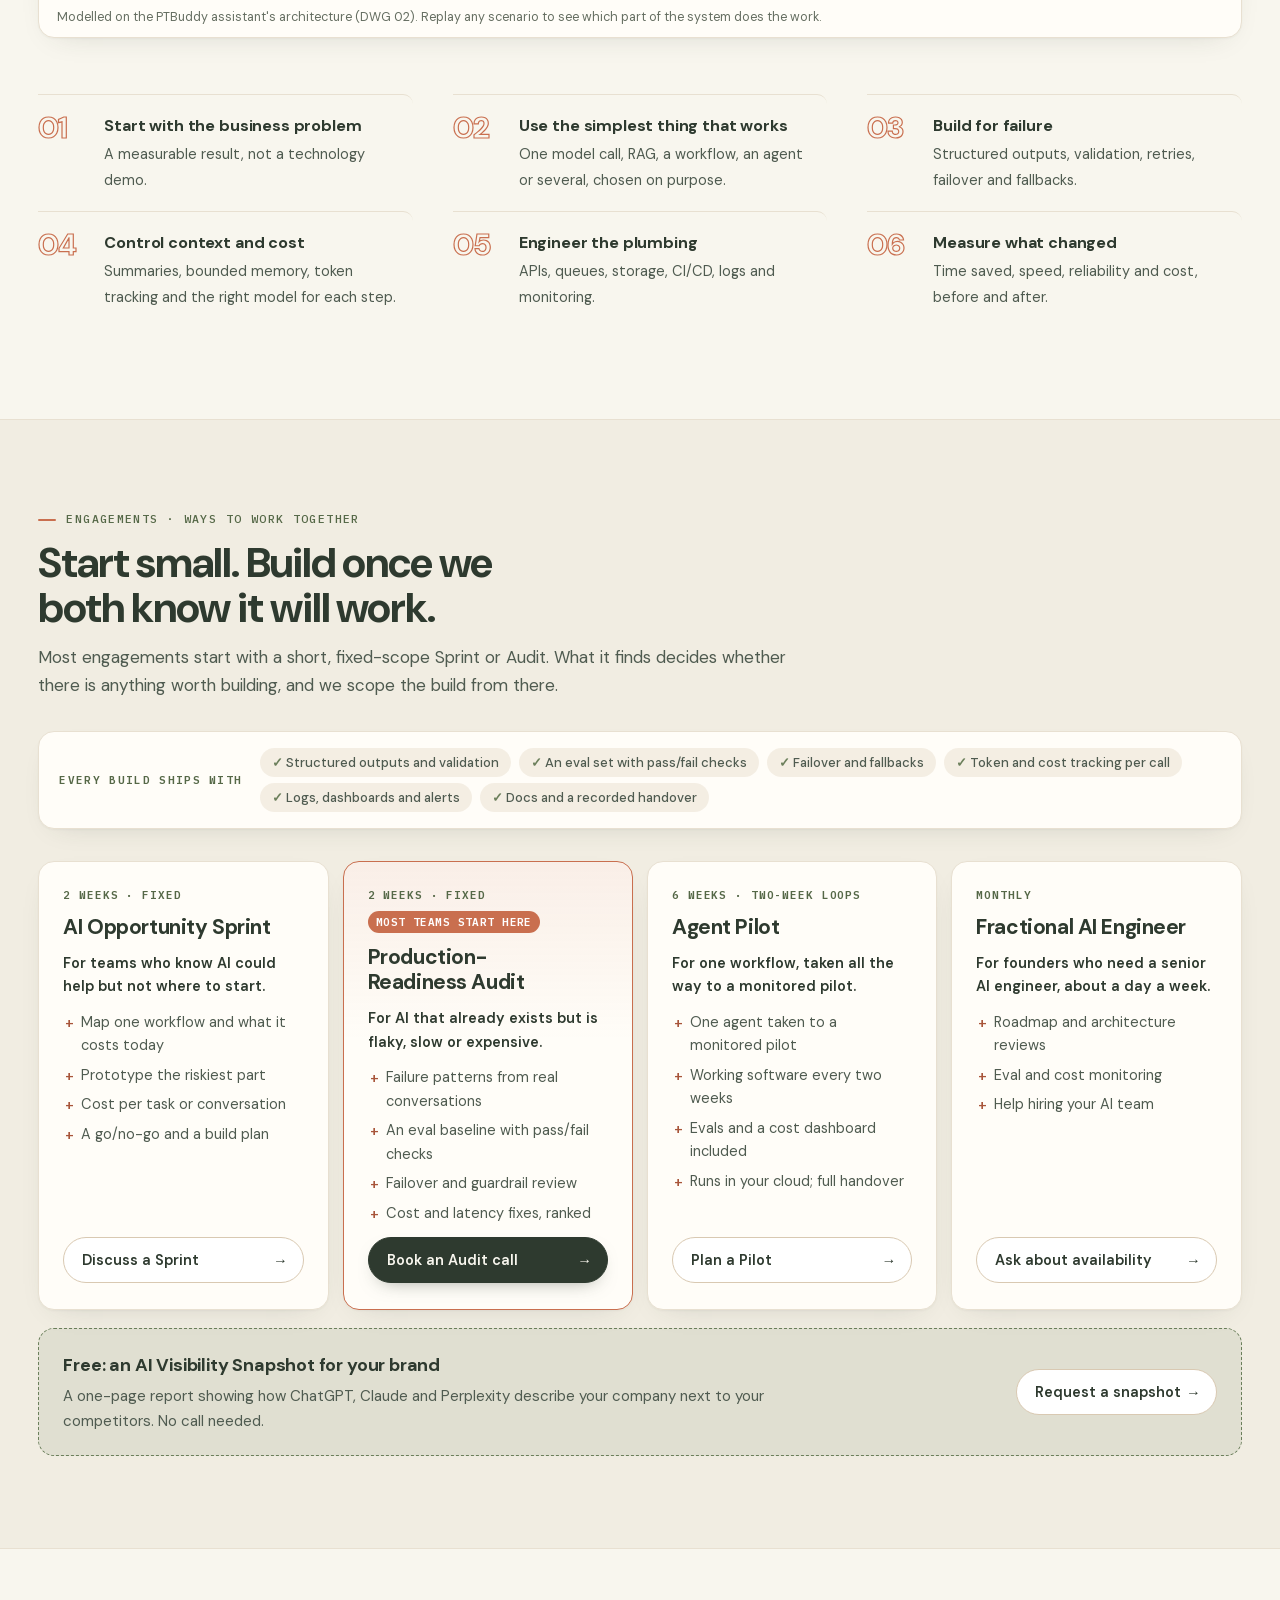
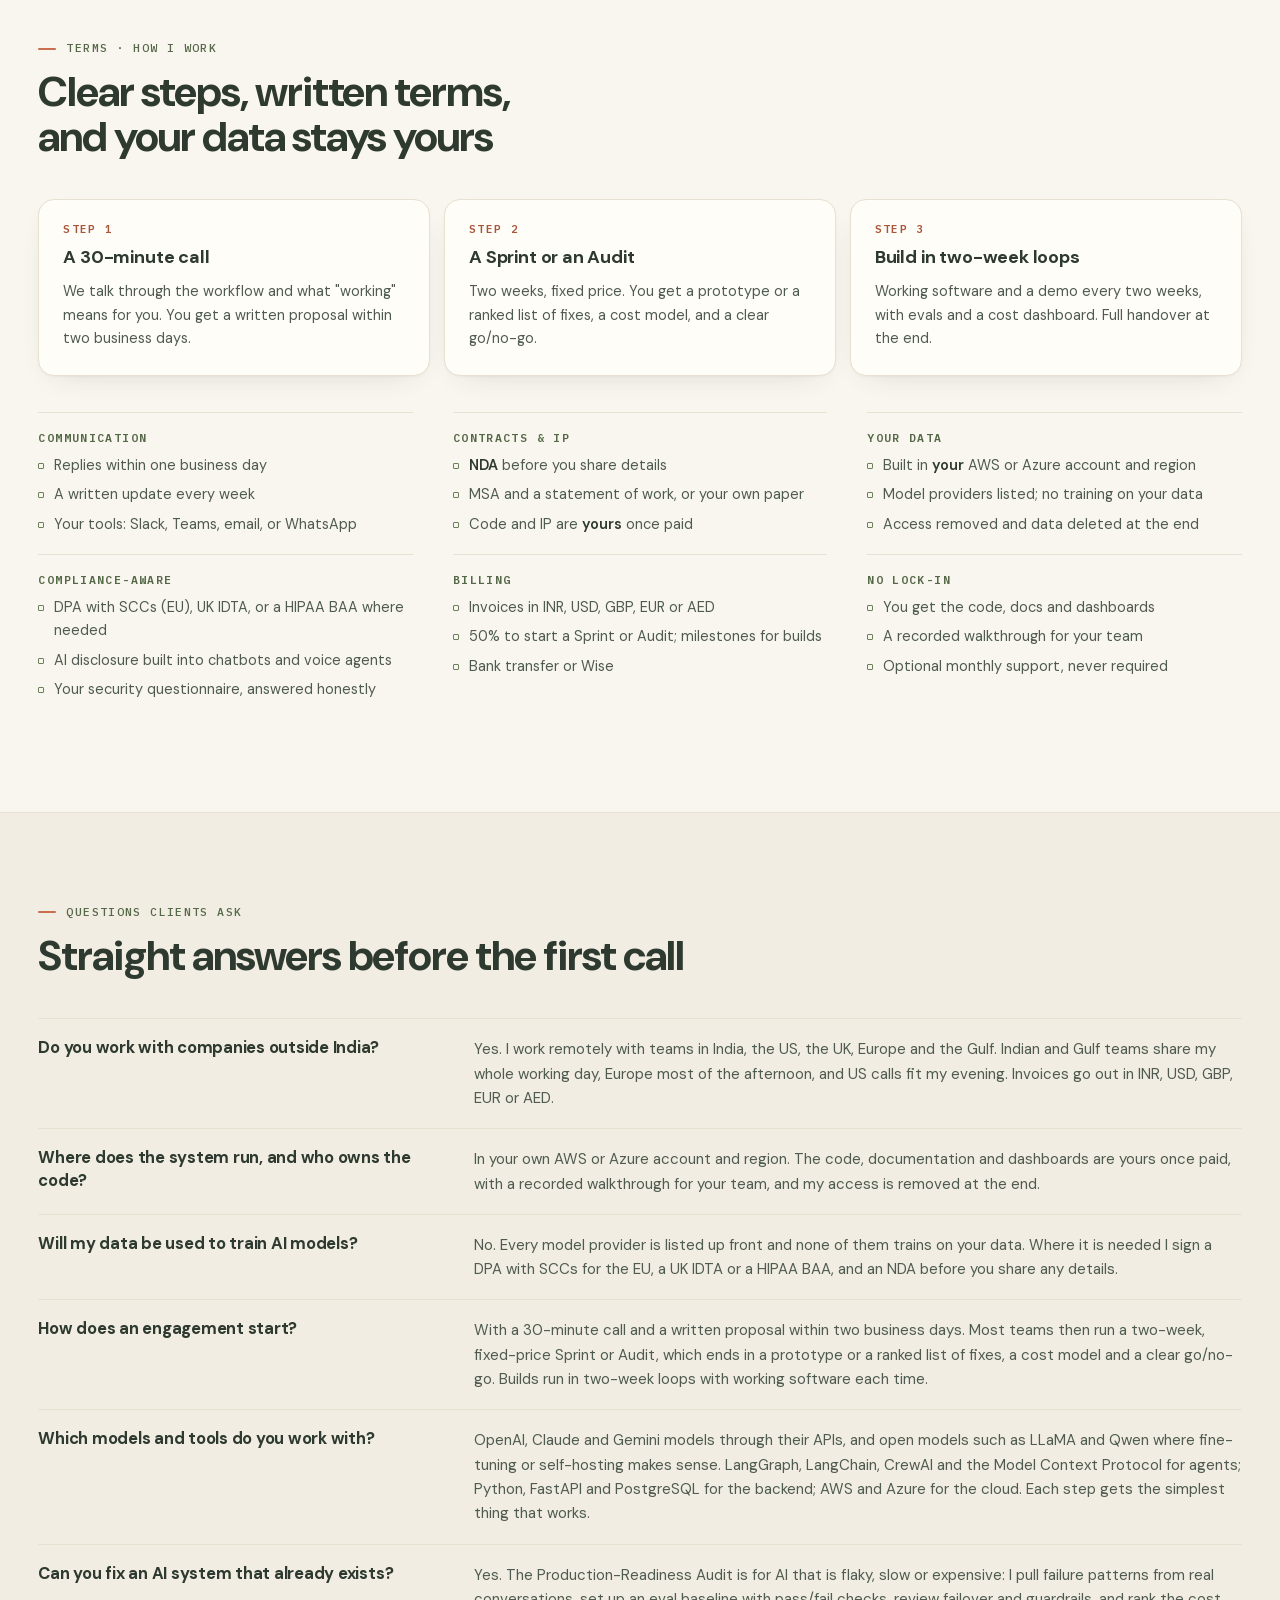
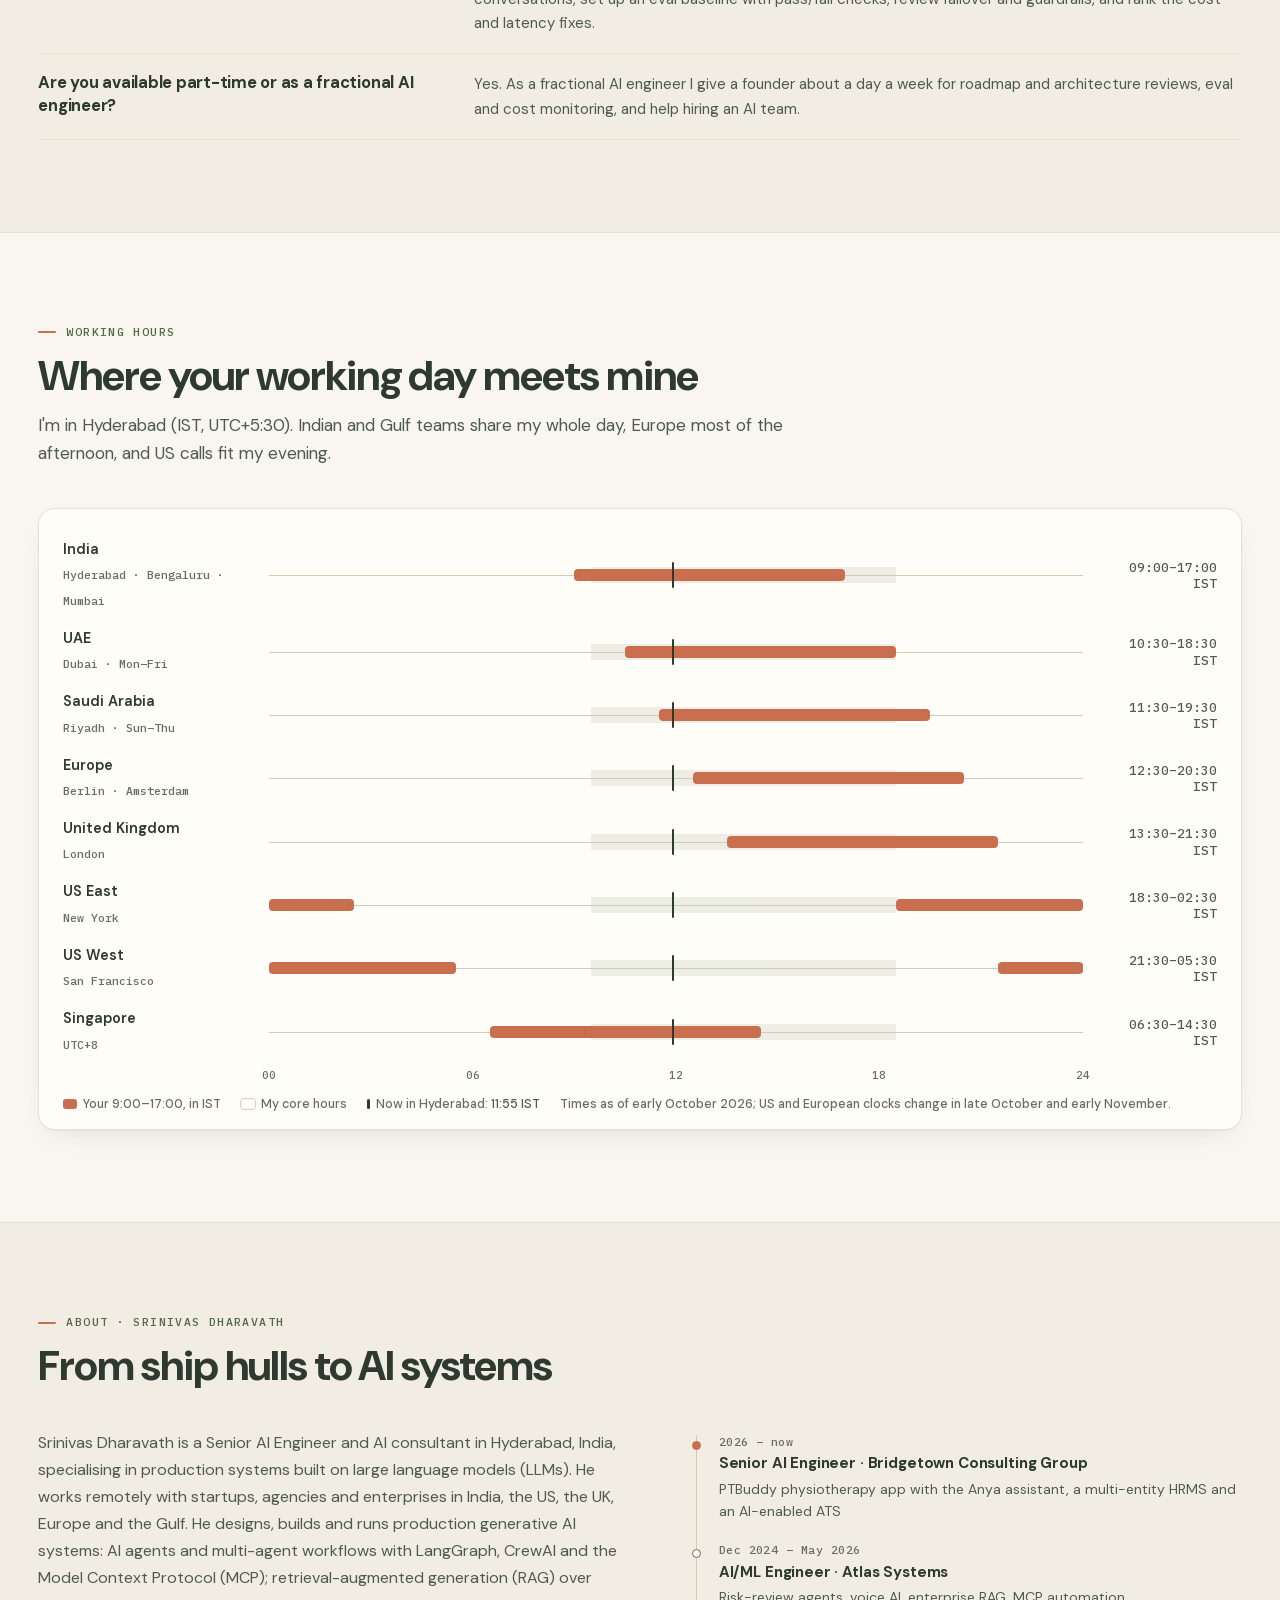
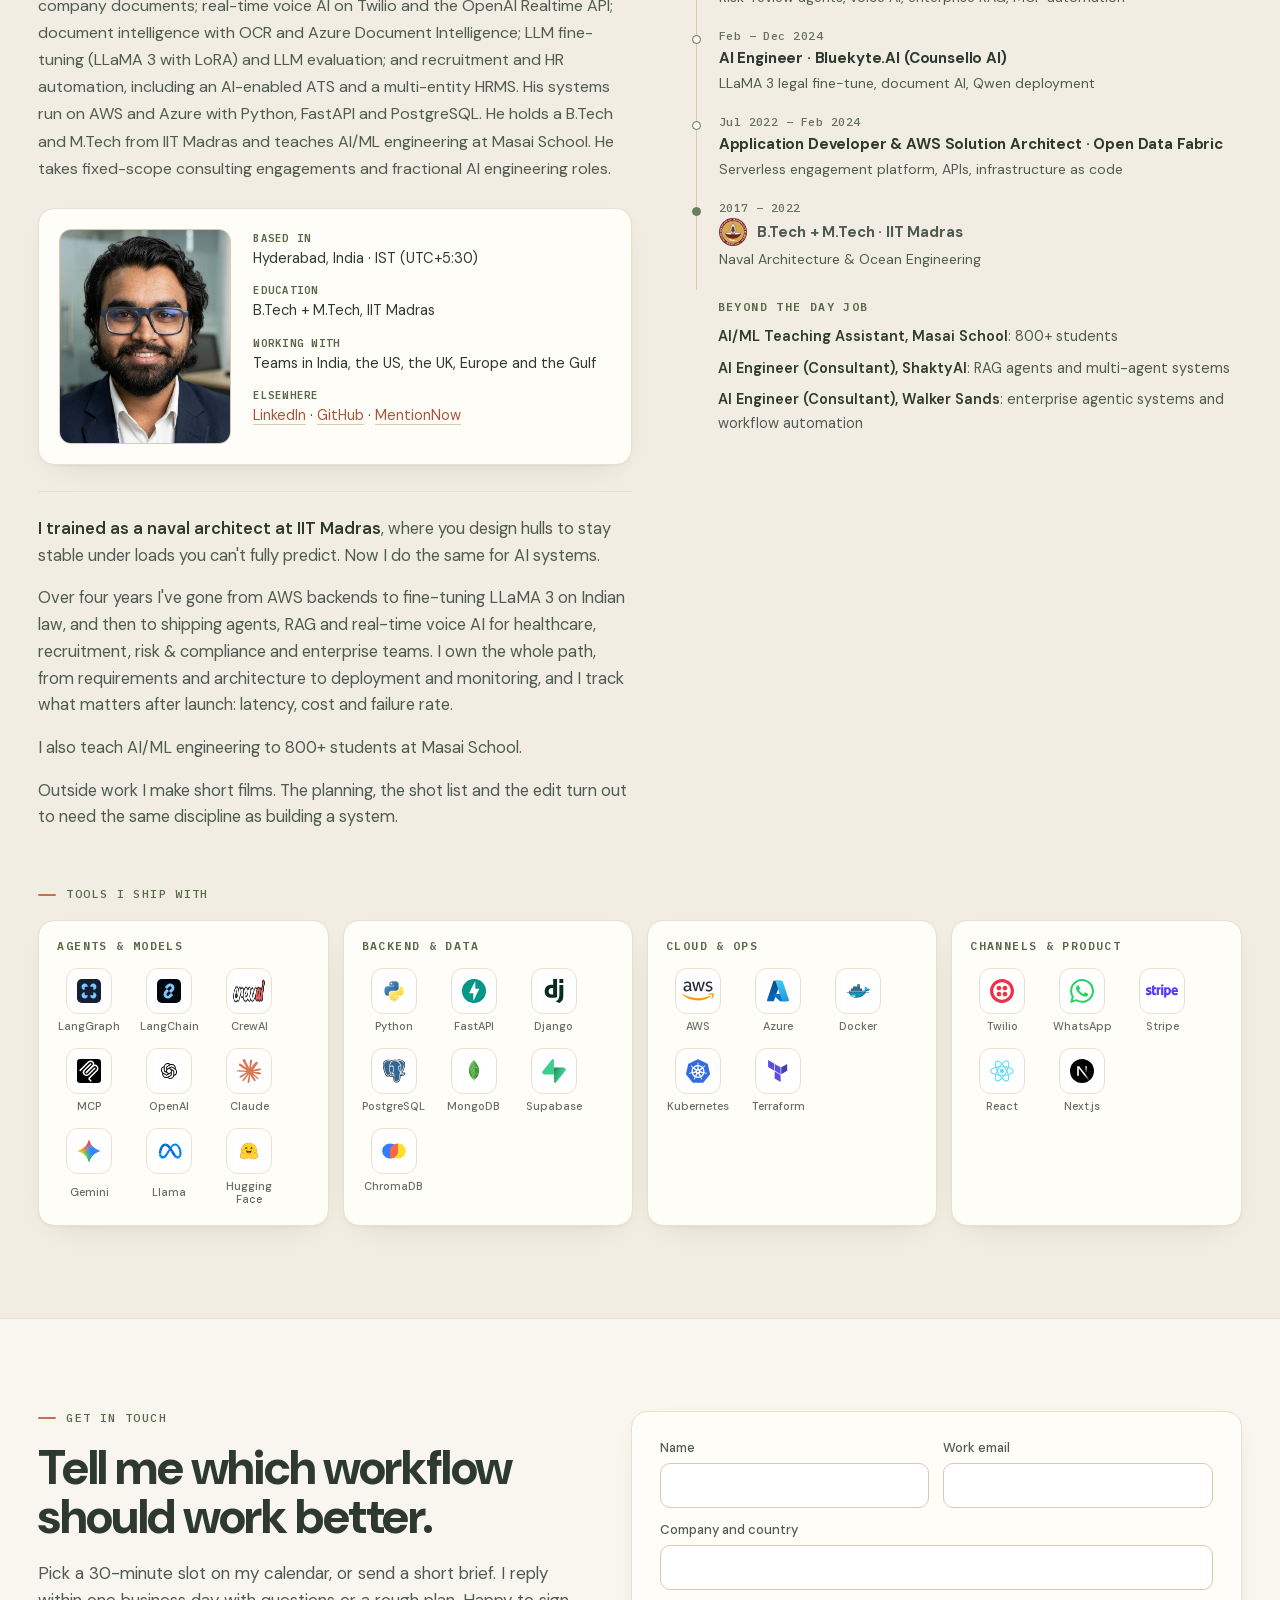
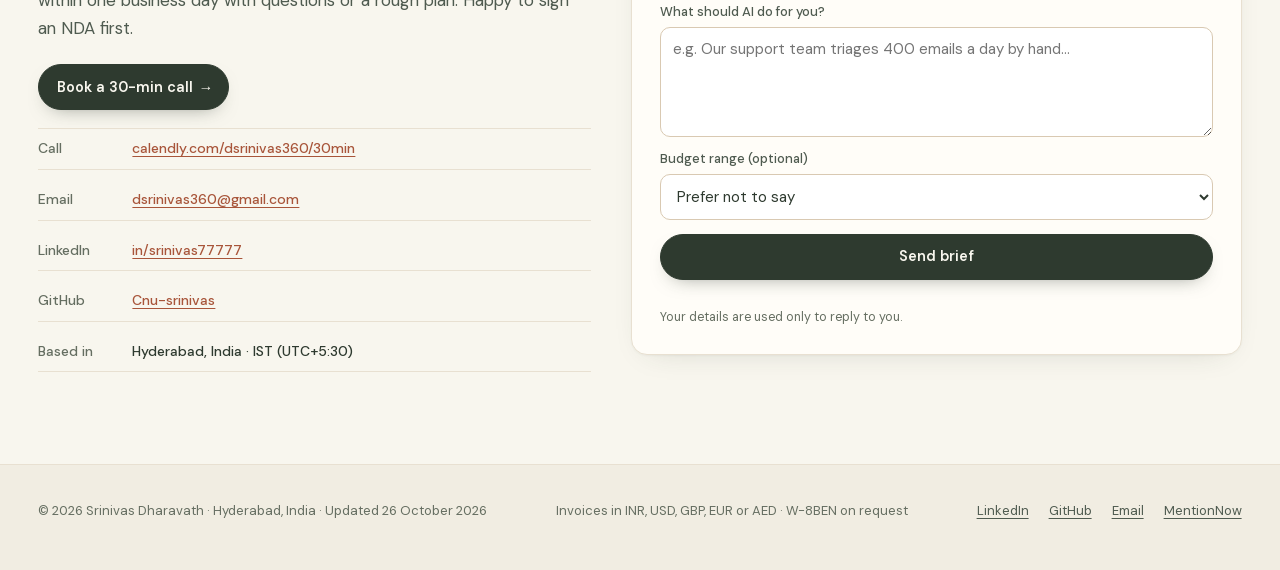
==== commit 2da41f4f: "Remove the MentionNow co-founder mentions from the site Co-Authored-By: Claude Opus 5.5 <noreply@ant" ====
--- a/web/index.html
+++ b/web/index.html
@@ -130,14 +130,6 @@
       }
     },
     {
-      "@type": "Organization",
-      "name": "MentionNow",
-      "url": "https://www.mentionnow.io",
-      "founder": {
-        "@id": "https://www.srinivasdharavath.com/#me"
-      }
-    },
-    {
       "@type": "FAQPage",
       "@id": "https://www.srinivasdharavath.com/#faq",
       "mainEntity": [
@@ -373,7 +365,7 @@
       <article class="usecase" data-fits="healthcare wellness edtech finance"><svg class="ico" viewBox="0 0 38 38" aria-hidden="true"><path d="M19 5l12 5v8c0 8-5 13-12 16-7-3-12-8-12-16v-8z"/><path class="ac" pathLength="1" d="M14 19l4 4 7-8"/></svg><h3>AI products with guardrails</h3><p class="proofline">Customer-facing assistants with strict output contracts, guardrails that escalate instead of guessing, failover when a model fails, and cost tracking per conversation.</p><p class="fits"><b>Fits:</b> healthtech, wellness, edtech, fintech apps</p></article>
       <article class="usecase" data-fits="finance banks saas procurement"><svg class="ico" viewBox="0 0 38 38" aria-hidden="true"><circle cx="11" cy="12" r="4"/><circle cx="27" cy="12" r="4"/><circle cx="19" cy="27" r="4"/><path class="ac" pathLength="1" d="M14 14l3 9M24 14l-3 9M15 12h8"/></svg><h3>Risk & compliance review</h3><p class="proofline">Agent teams that run multi-stage reviews, with a checking agent that validates each stage before the next.</p><p class="fits"><b>Fits:</b> fintech, banks, SaaS vendors, procurement</p></article>
       <article class="usecase" data-fits="recruitment hr multi-entity"><svg class="ico" viewBox="0 0 38 38" aria-hidden="true"><circle cx="14" cy="12" r="5"/><path d="M5 31c1-6 5-9 9-9s8 3 9 9"/><path class="ac" pathLength="1" d="M25 14h9M25 19h9M25 24h6"/></svg><h3>Recruitment &amp; HR automation</h3><p class="proofline">An ATS that runs from client and vendor onboarding through AI résumé screening to hiring, used by 60 people, and an HRMS for 600 employees with per-unit access control and AI attendance reports.</p><p class="fits"><b>Fits:</b> staffing and recruitment firms, HR teams, multi-entity groups</p></article>
-      <article class="usecase" data-fits="all"><svg class="ico" viewBox="0 0 38 38" aria-hidden="true"><circle cx="17" cy="17" r="9"/><path d="M24 24l8 8"/><path class="ac" pathLength="1" d="M12 19l3-4 3 3 4-5"/></svg><h3>AI visibility</h3><p class="proofline">Measure and improve how ChatGPT, Claude and Perplexity describe your brand, with MentionNow, which I co-founded.</p><p class="fits"><b>Fits:</b> any brand, in any market</p></article>
+      <article class="usecase" data-fits="all"><svg class="ico" viewBox="0 0 38 38" aria-hidden="true"><circle cx="17" cy="17" r="9"/><path d="M24 24l8 8"/><path class="ac" pathLength="1" d="M12 19l3-4 3 3 4-5"/></svg><h3>AI visibility</h3><p class="proofline">Measure and improve how ChatGPT, Claude and Perplexity describe your brand, with MentionNow.</p><p class="fits"><b>Fits:</b> any brand, in any market</p></article>
     </div>
   </div>
 </section>
@@ -810,7 +802,7 @@
     </div>
     <div class="about-grid">
       <div class="about-main">
-        <p class="bio-summary">Srinivas Dharavath is a Senior AI Engineer and AI consultant in Hyderabad, India, specialising in production systems built on large language models (LLMs). He works remotely with startups, agencies and enterprises in India, the US, the UK, Europe and the Gulf. He designs, builds and runs production generative AI systems: AI agents and multi-agent workflows with LangGraph, CrewAI and the Model Context Protocol (MCP); retrieval-augmented generation (RAG) over company documents; real-time voice AI on Twilio and the OpenAI Realtime API; document intelligence with OCR and Azure Document Intelligence; LLM fine-tuning (LLaMA 3 with LoRA) and LLM evaluation; and recruitment and HR automation, including an AI-enabled ATS and a multi-entity HRMS. His systems run on AWS and Azure with Python, FastAPI and PostgreSQL. He holds a B.Tech and M.Tech from IIT Madras, teaches AI/ML engineering at Masai School, and co-founded MentionNow, an AI visibility (GEO) platform. He takes fixed-scope consulting engagements and fractional AI engineering roles.</p>
+        <p class="bio-summary">Srinivas Dharavath is a Senior AI Engineer and AI consultant in Hyderabad, India, specialising in production systems built on large language models (LLMs). He works remotely with startups, agencies and enterprises in India, the US, the UK, Europe and the Gulf. He designs, builds and runs production generative AI systems: AI agents and multi-agent workflows with LangGraph, CrewAI and the Model Context Protocol (MCP); retrieval-augmented generation (RAG) over company documents; real-time voice AI on Twilio and the OpenAI Realtime API; document intelligence with OCR and Azure Document Intelligence; LLM fine-tuning (LLaMA 3 with LoRA) and LLM evaluation; and recruitment and HR automation, including an AI-enabled ATS and a multi-entity HRMS. His systems run on AWS and Azure with Python, FastAPI and PostgreSQL. He holds a B.Tech and M.Tech from IIT Madras and teaches AI/ML engineering at Masai School. He takes fixed-scope consulting engagements and fractional AI engineering roles.</p>
         <aside class="profile-card" aria-label="At a glance">
       <img class="portrait" src="images/profile.jpg" alt="Srinivas Dharavath" width="172" height="215" loading="lazy" decoding="async">
       <dl class="facts">
@@ -823,7 +815,7 @@
         <div class="about-text">
         <p><strong>I trained as a naval architect at IIT Madras</strong>, where you design hulls to stay stable under loads you can't fully predict. Now I do the same for AI systems.</p>
         <p>Over four years I've gone from AWS backends to fine-tuning LLaMA 3 on Indian law, and then to shipping agents, RAG and real-time voice AI for healthcare, recruitment, risk & compliance and enterprise teams. I own the whole path, from requirements and architecture to deployment and monitoring, and I track what matters after launch: latency, cost and failure rate.</p>
-        <p>I also teach AI/ML engineering to 800+ students at Masai School, and I co-founded <strong>MentionNow</strong>, which measures how AI engines talk about brands.</p>
+        <p>I also teach AI/ML engineering to 800+ students at Masai School.</p>
         <p>Outside work I make short films. The planning, the shot list and the edit turn out to need the same discipline as building a system.</p>
       </div>
       </div>
@@ -838,7 +830,6 @@
         <div class="beyond">
           <h3>Beyond the day job</h3>
           <ul>
-            <li><strong>Co-founder, MentionNow</strong>: AI visibility for brands, with clients in the US and Malaysia</li>
             <li><strong>AI/ML Teaching Assistant, Masai School</strong>: 800+ students</li>
             <li><strong>AI Engineer (Consultant), ShaktyAI</strong>: RAG agents and multi-agent systems</li>
             <li><strong>AI Engineer (Consultant), Walker Sands</strong>: enterprise agentic systems and workflow automation</li>
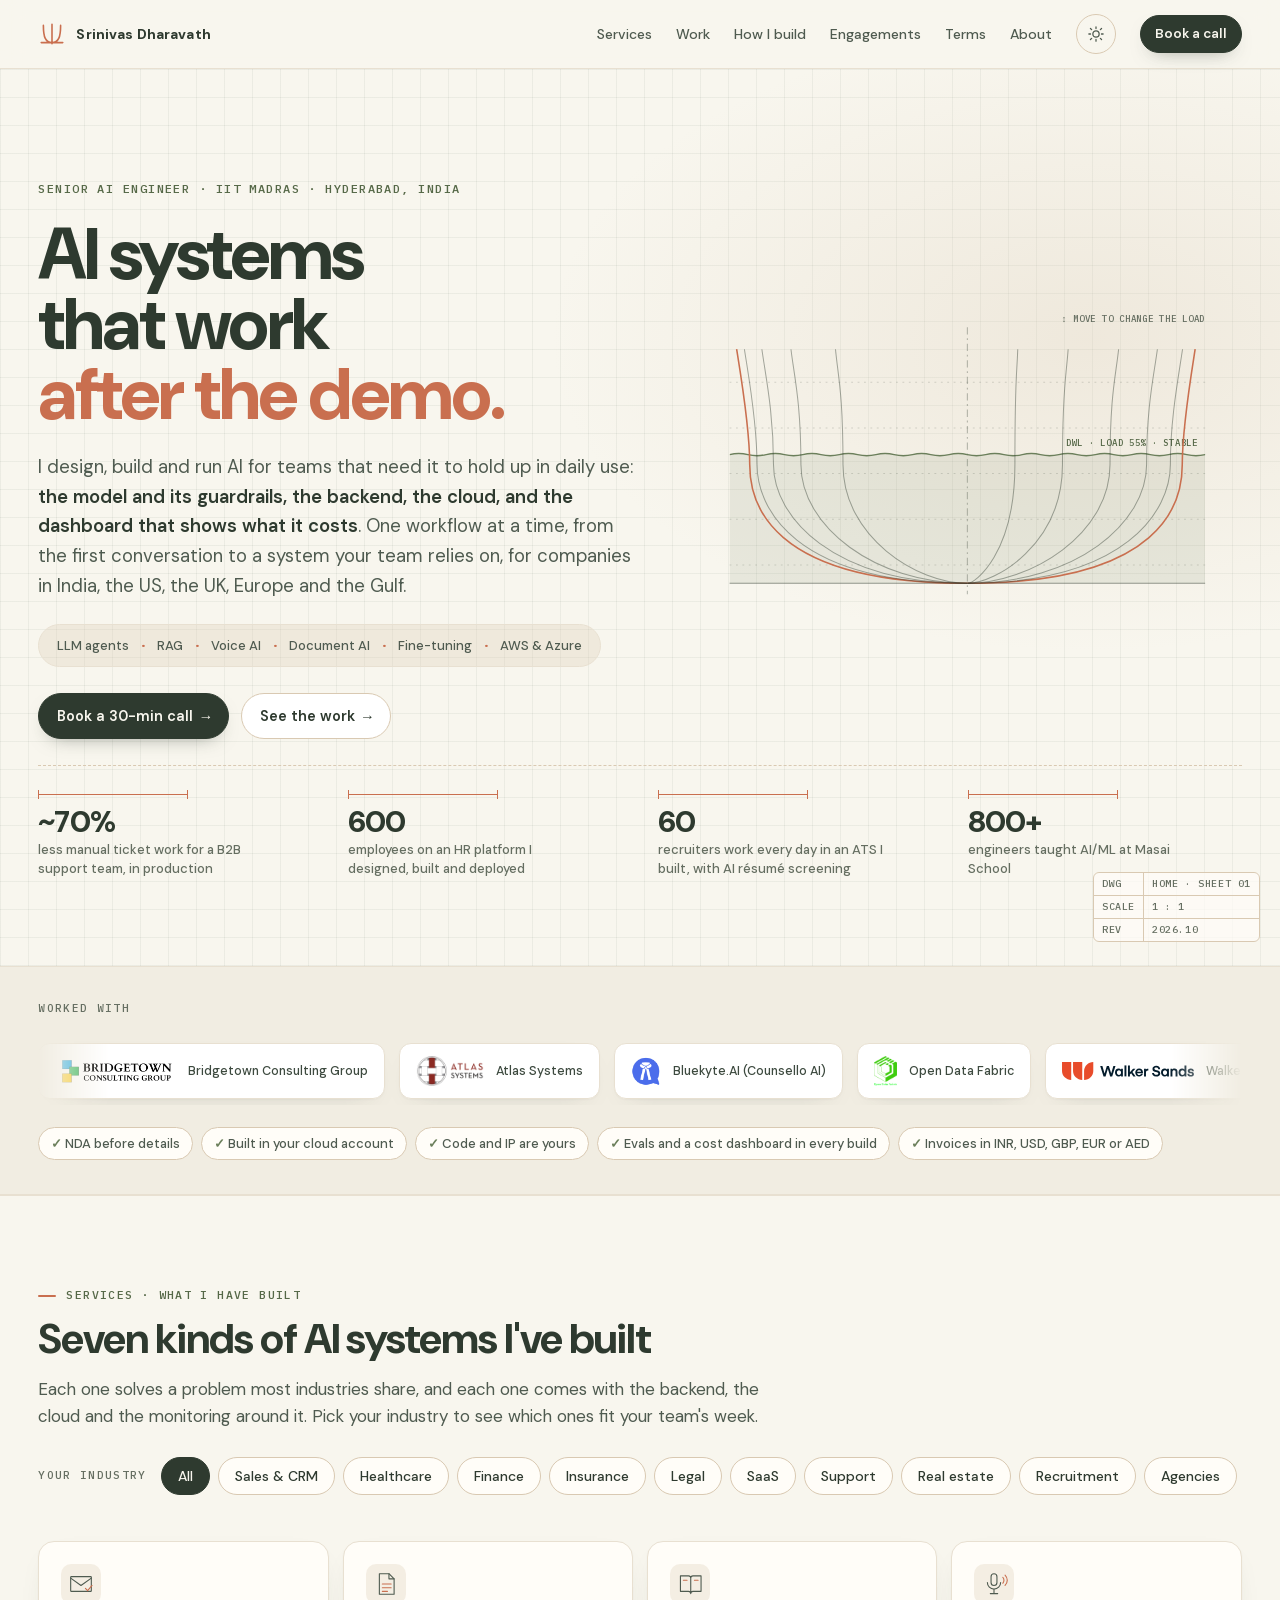
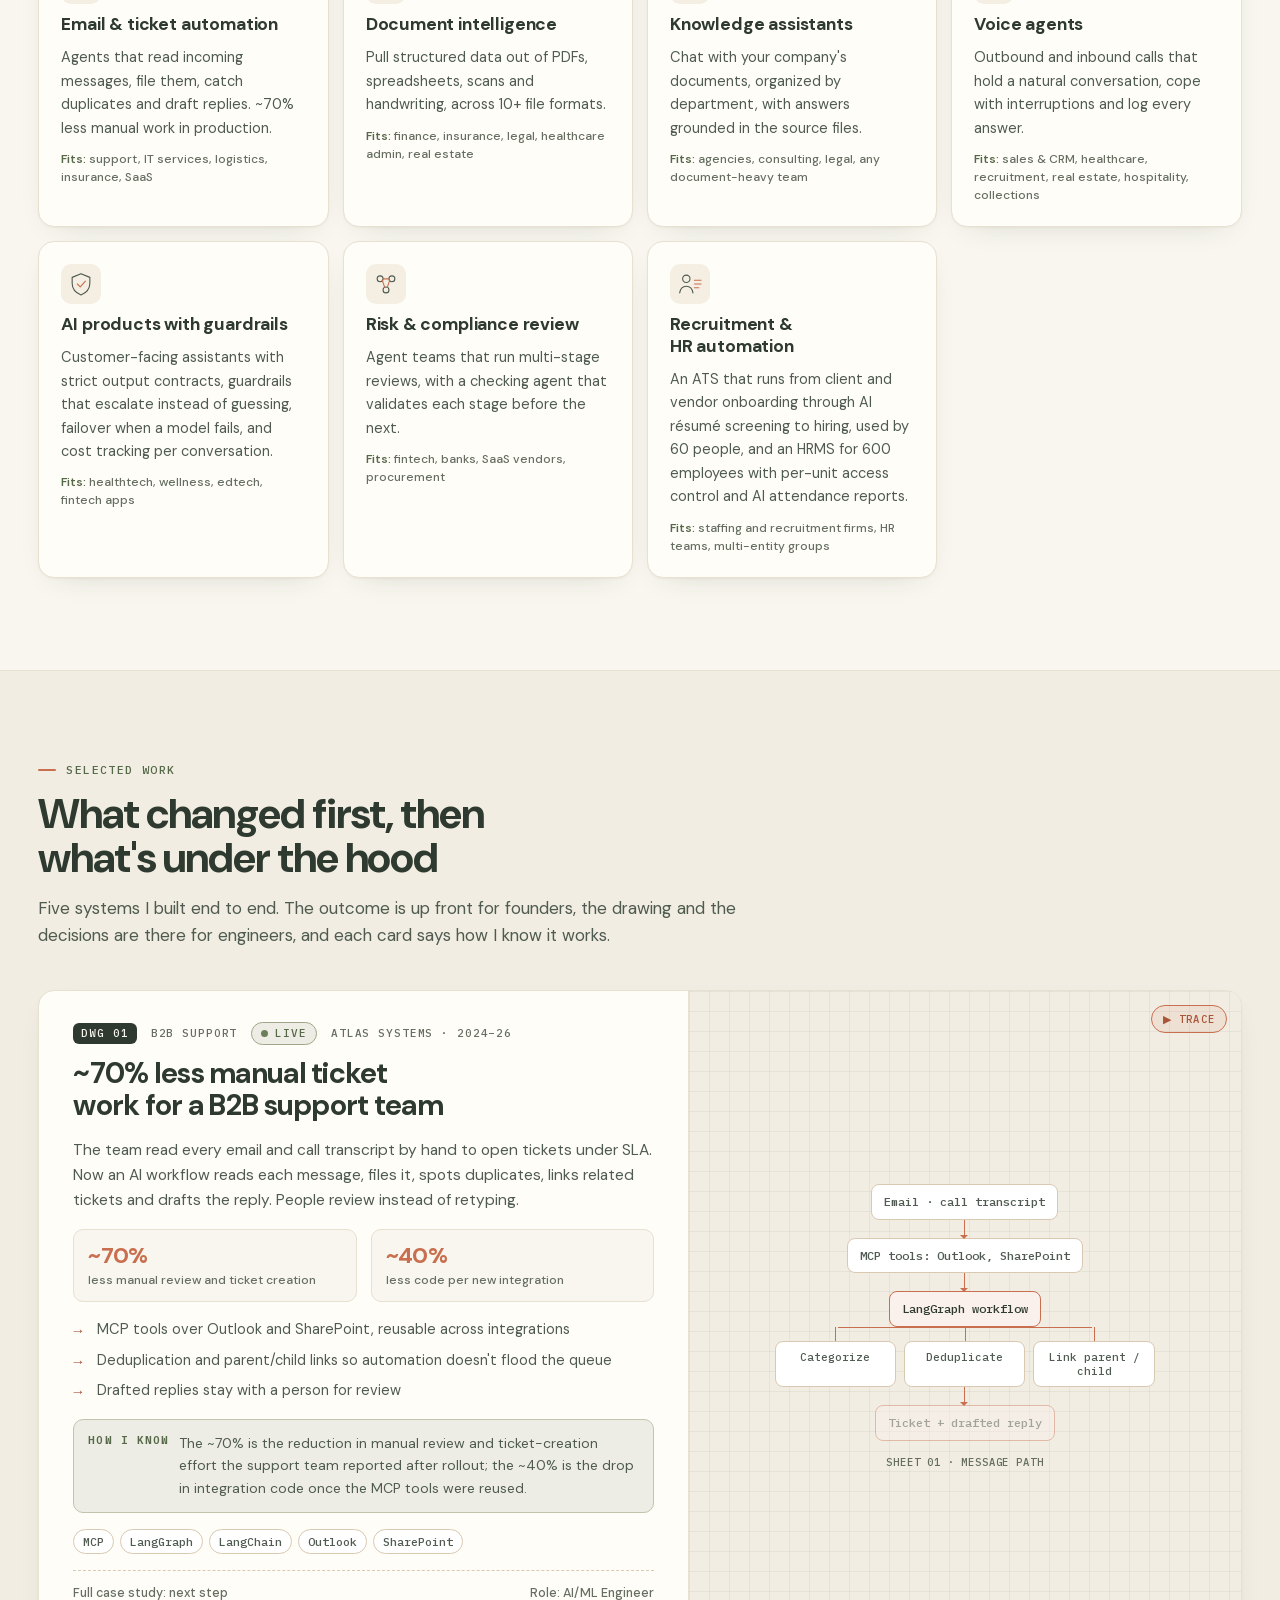
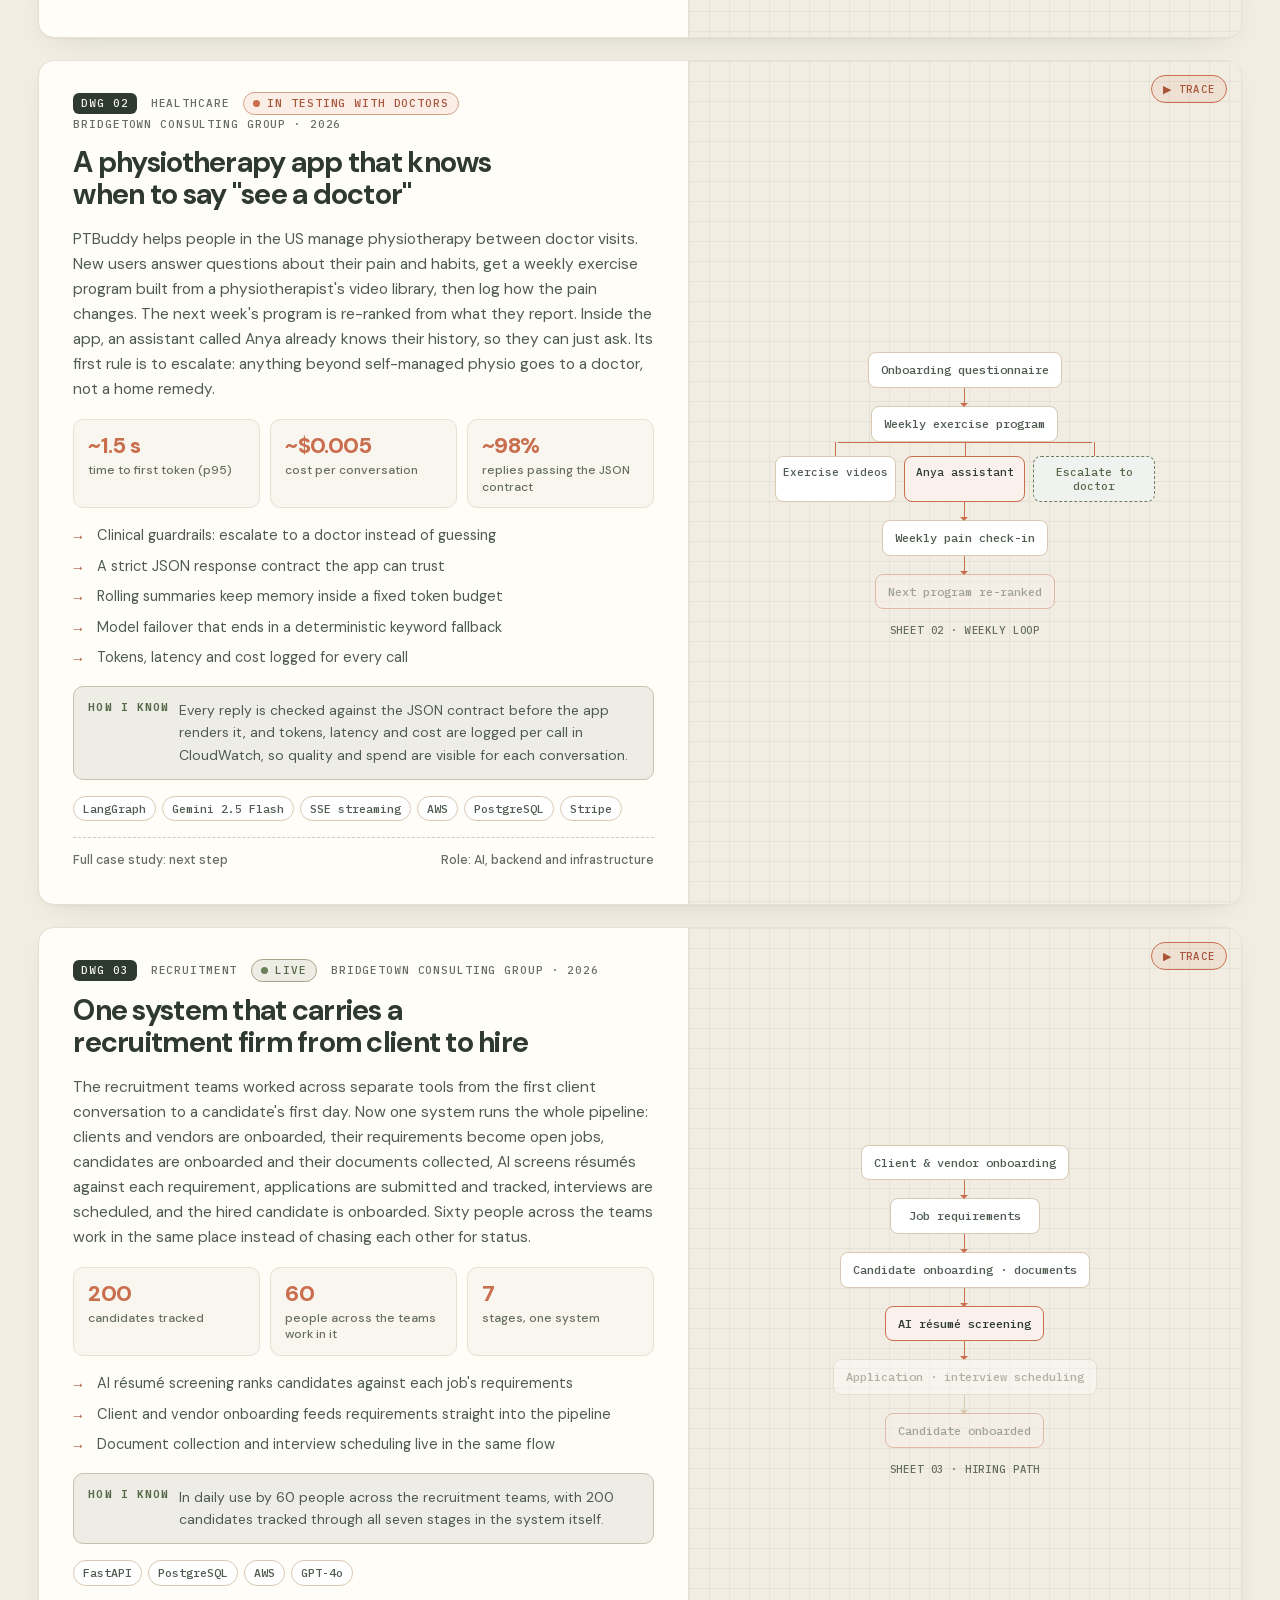
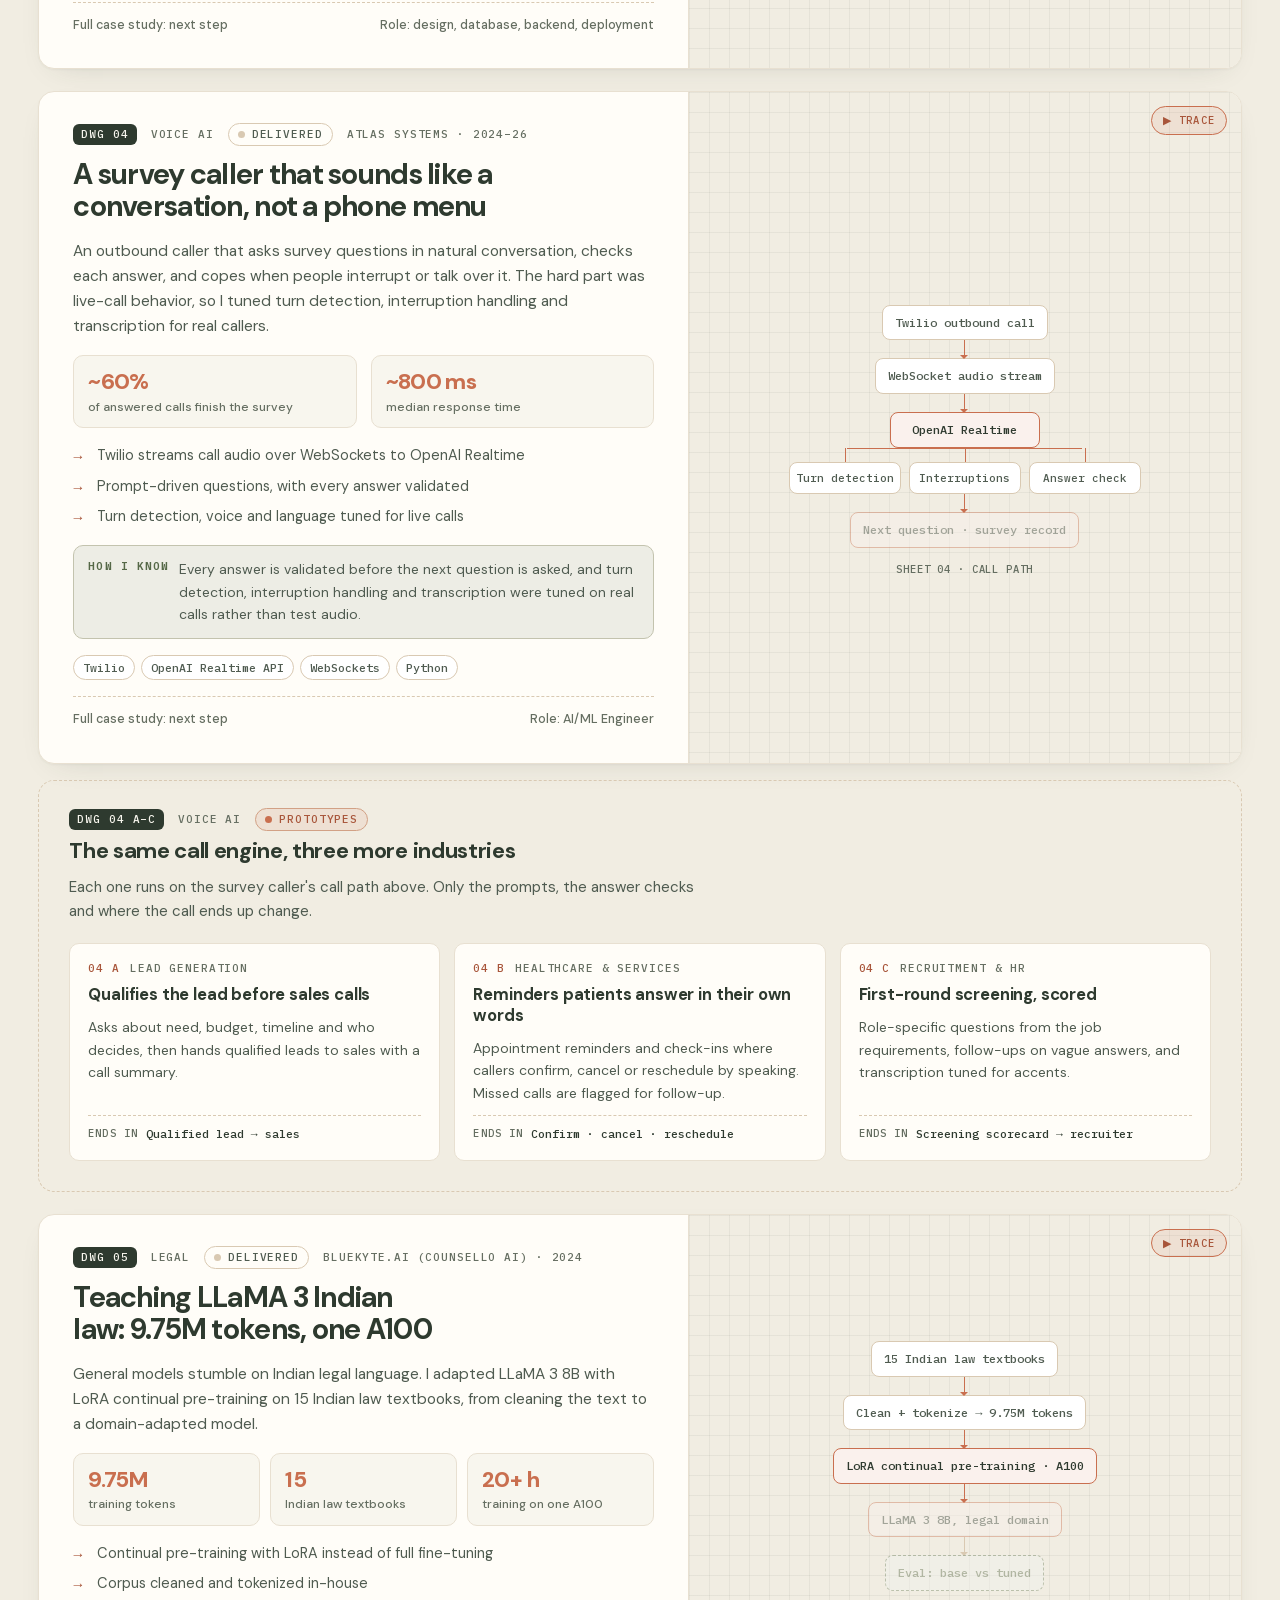
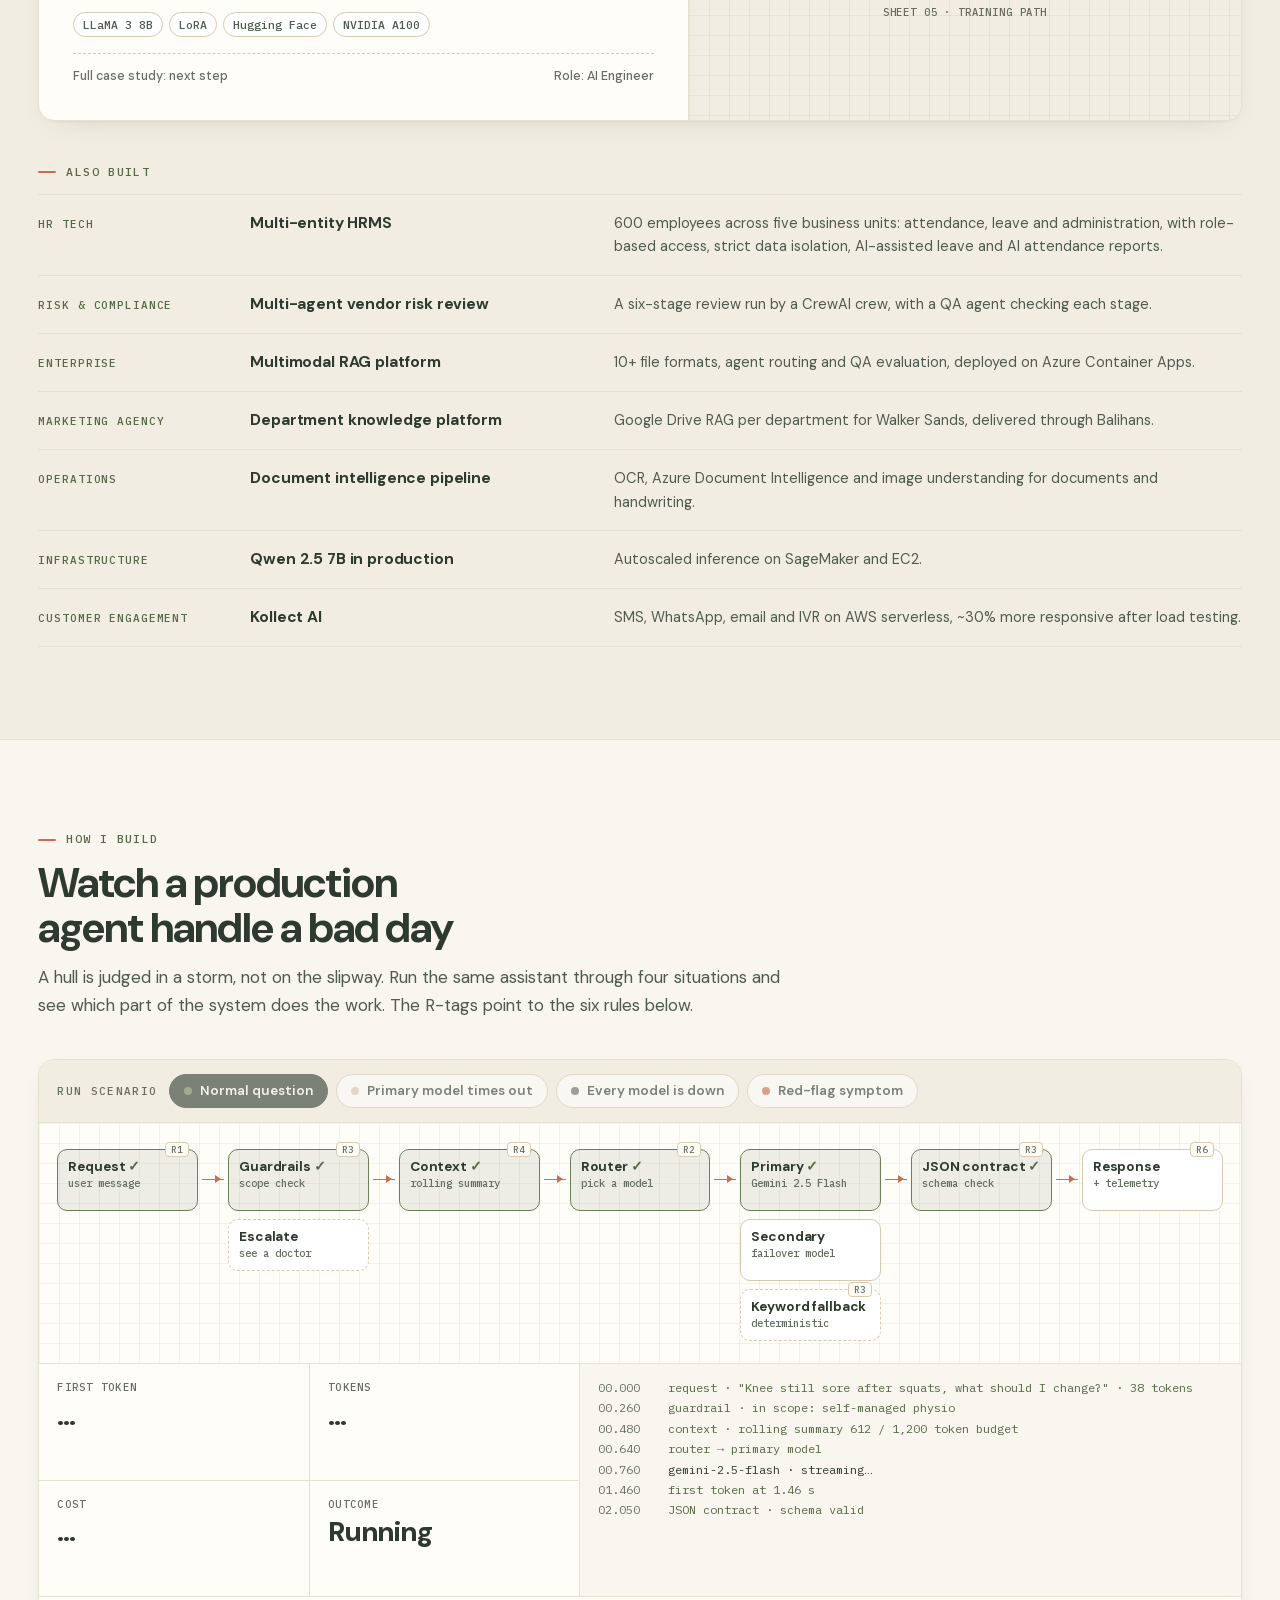
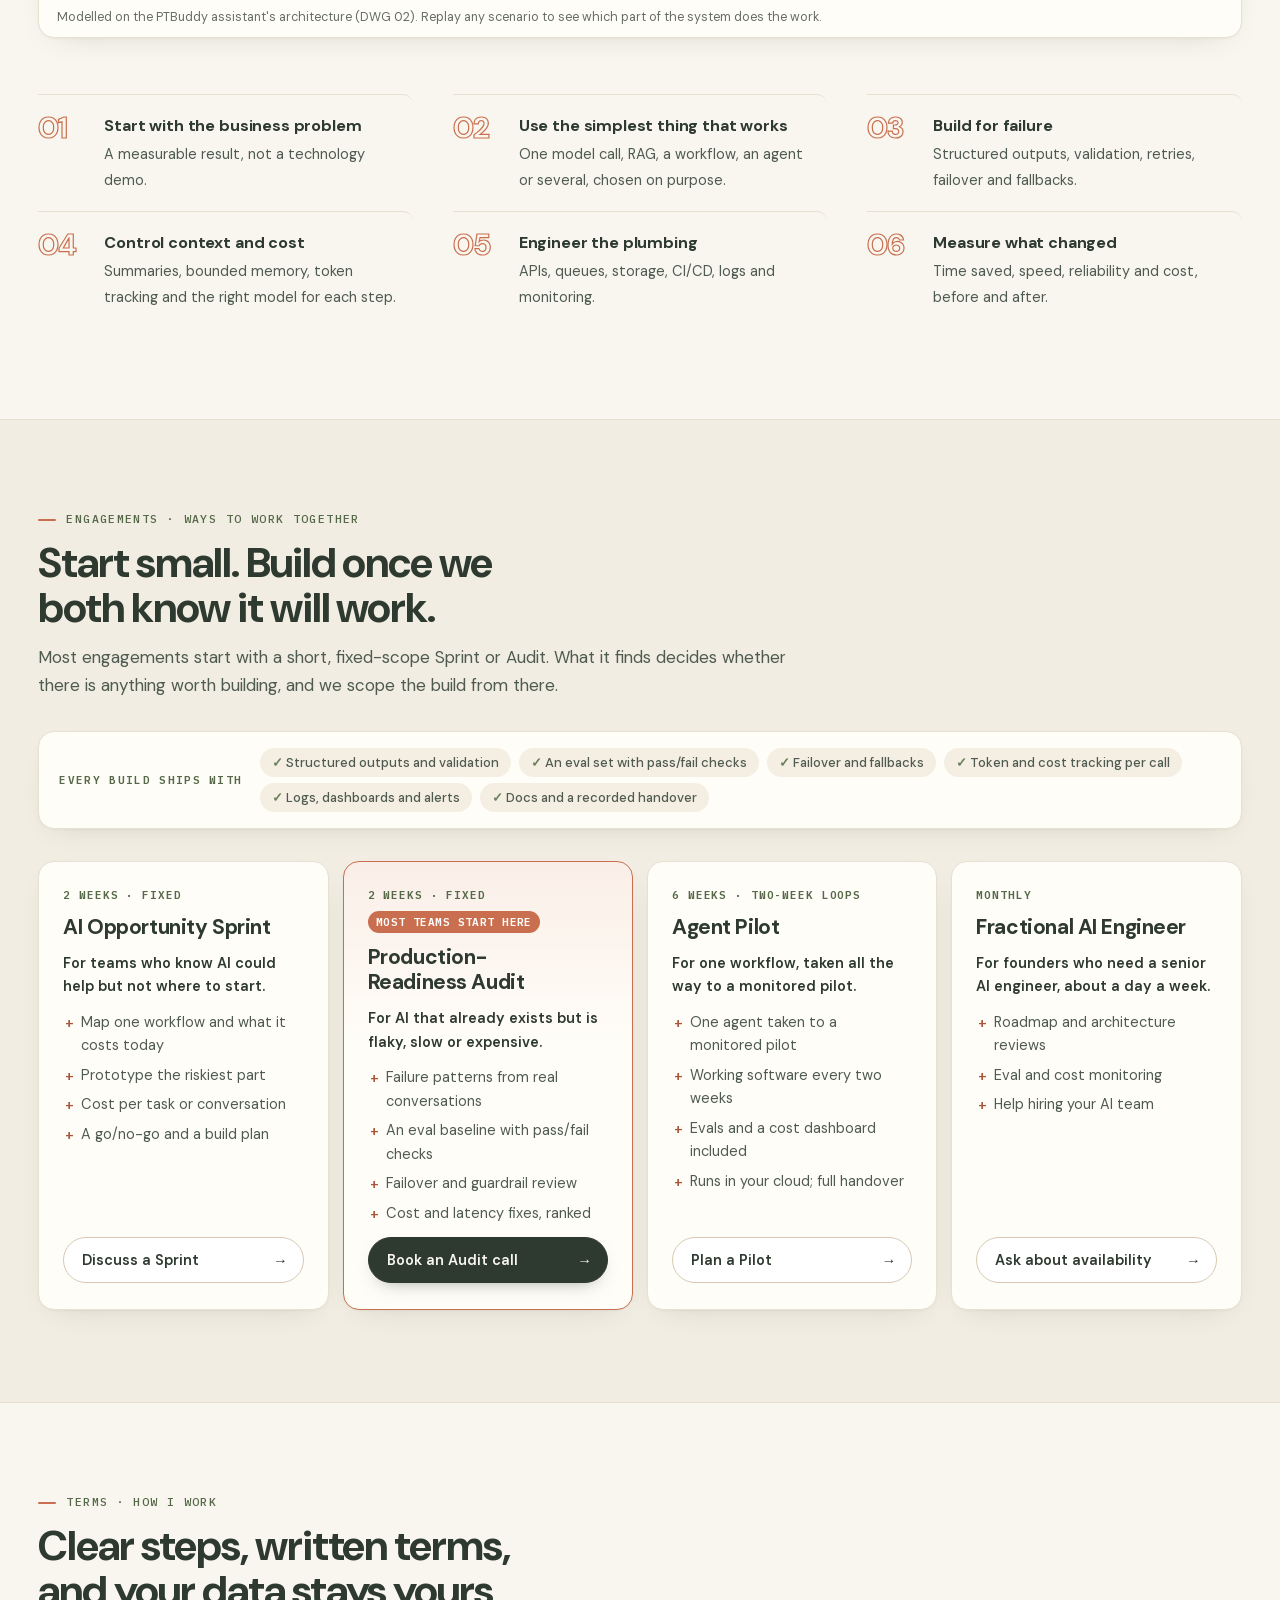
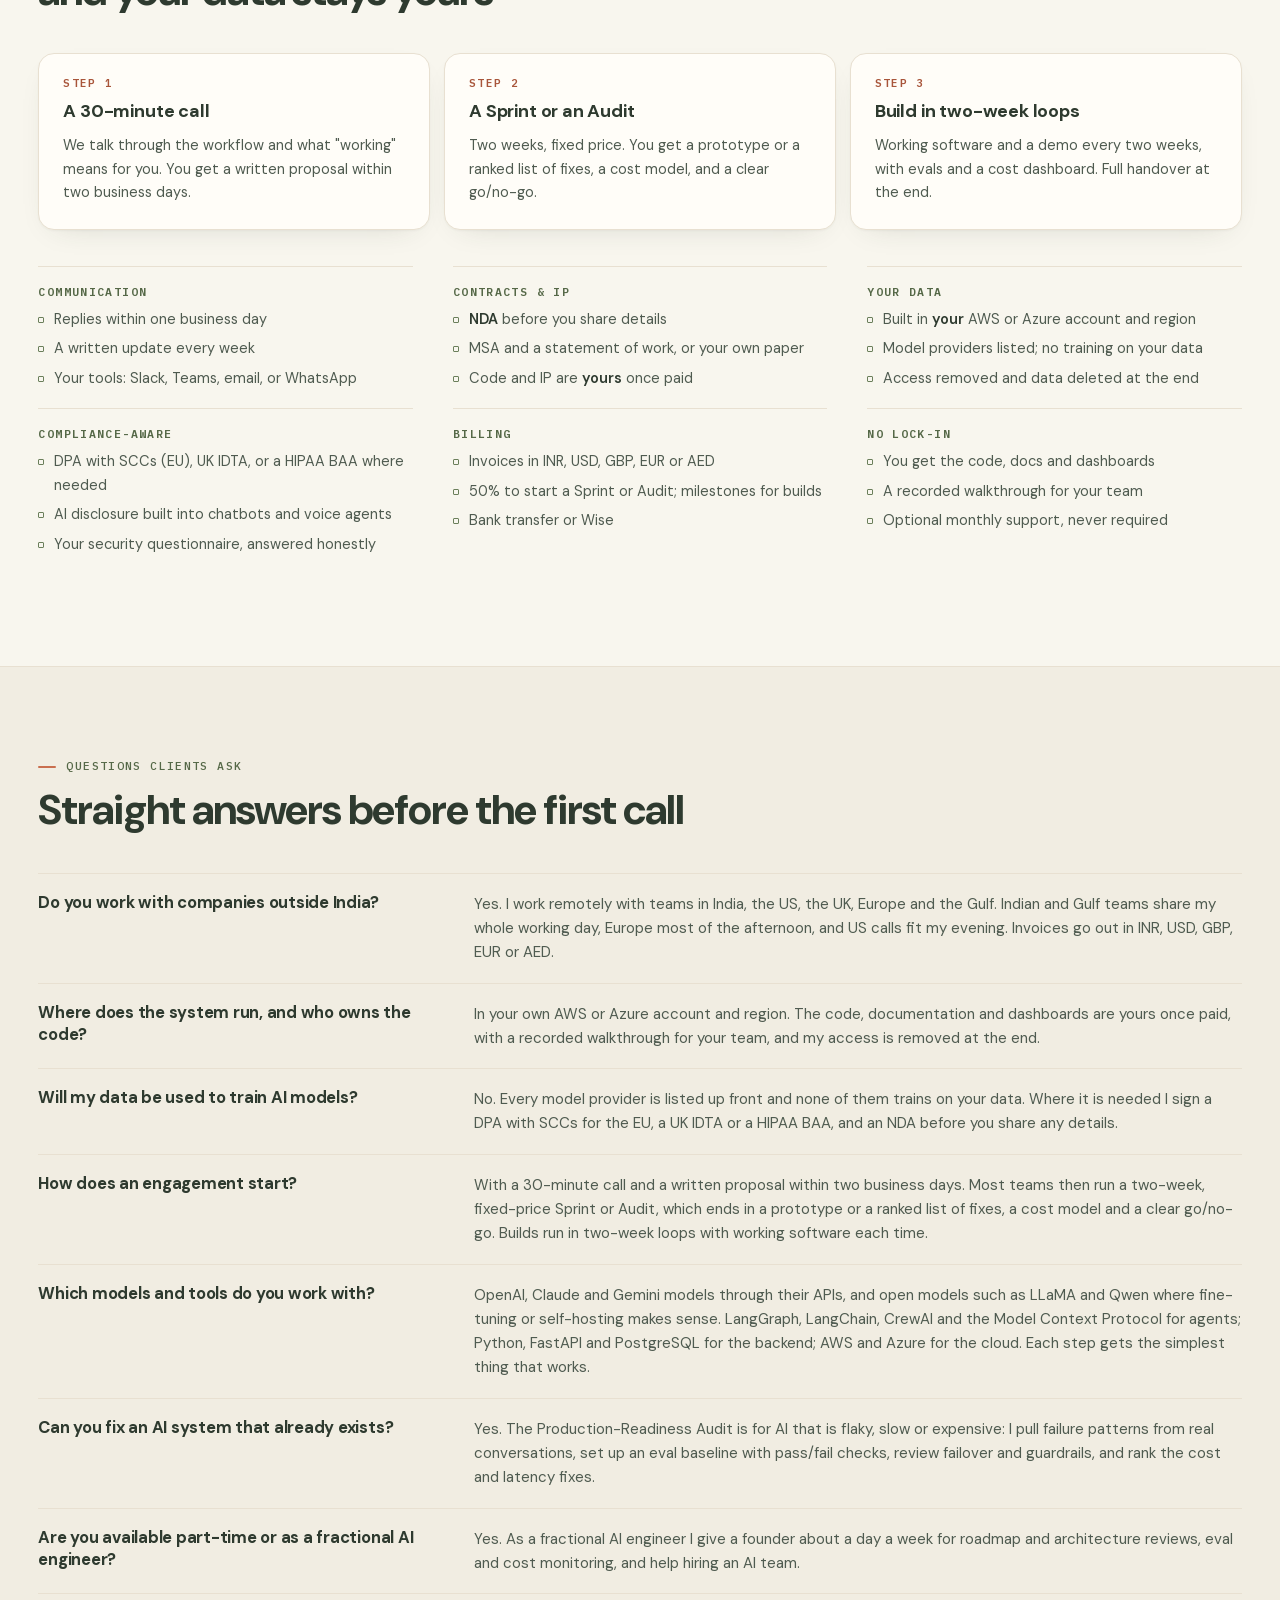
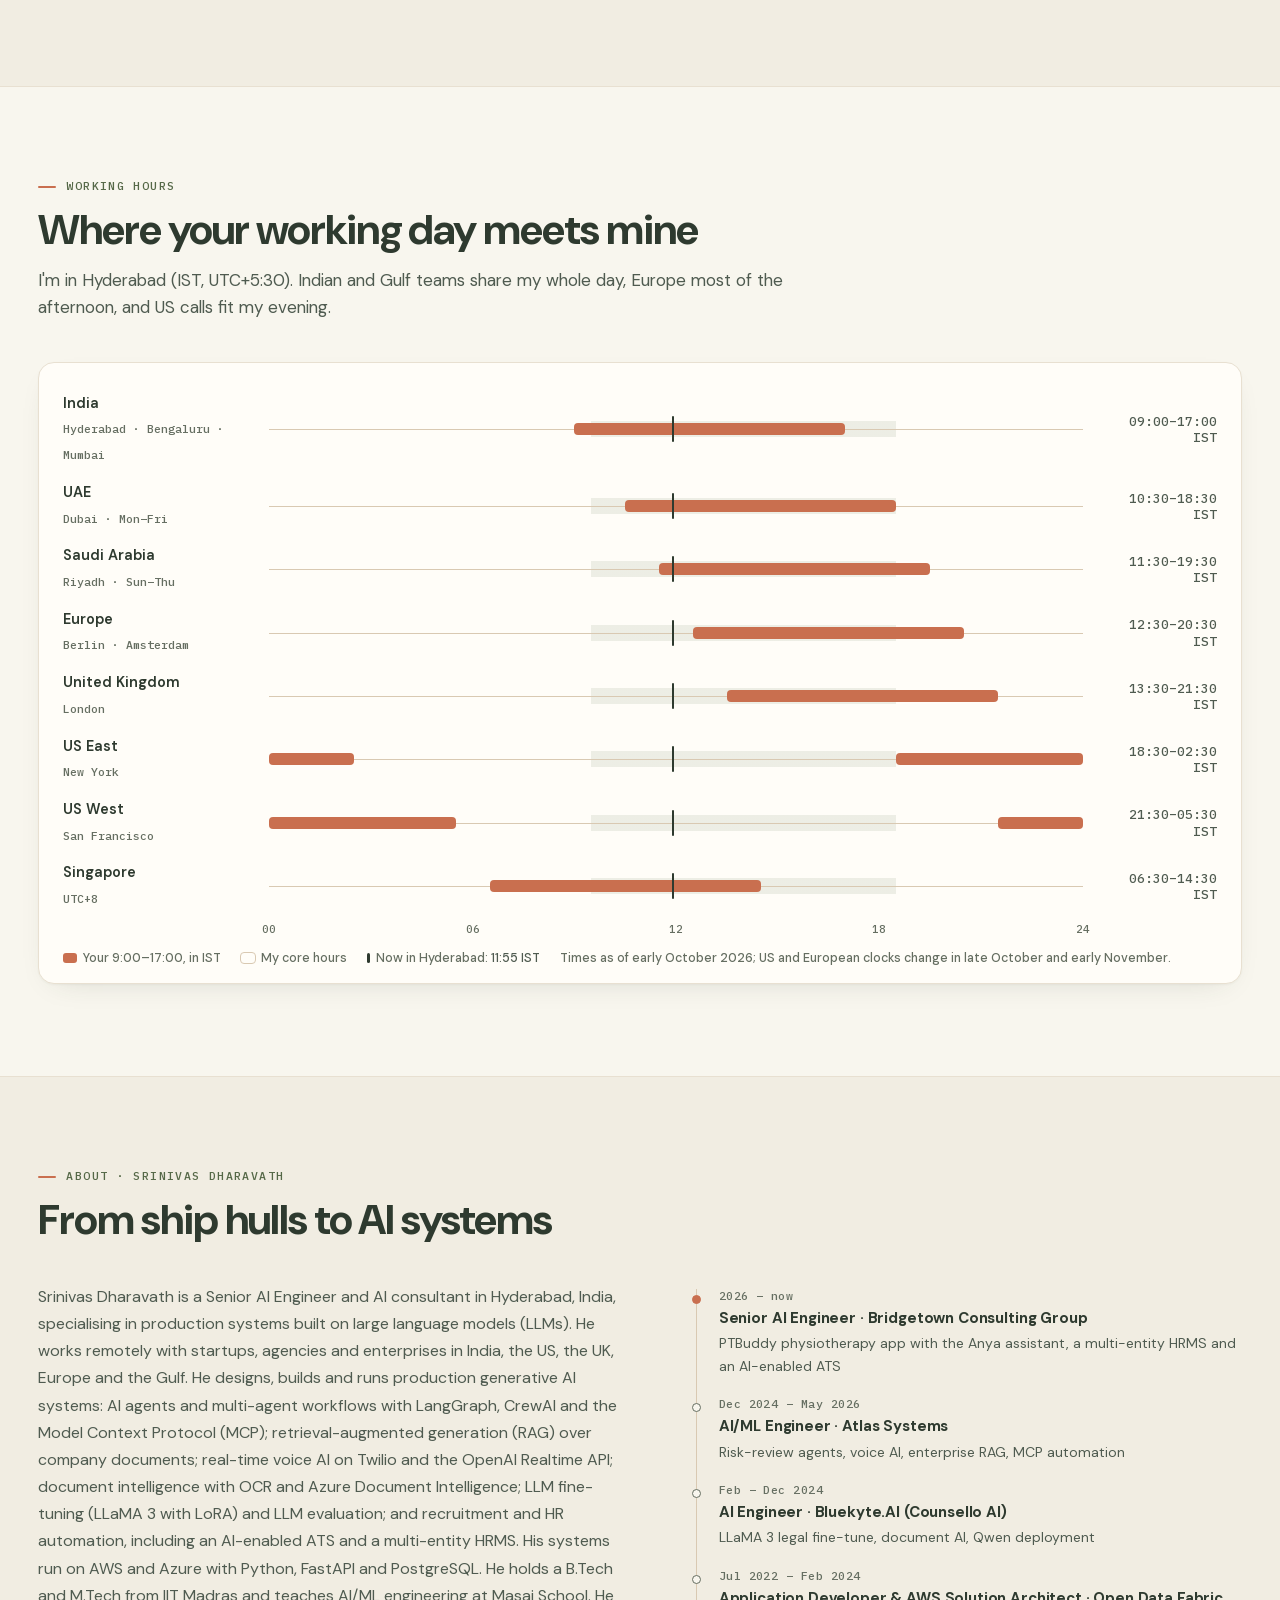
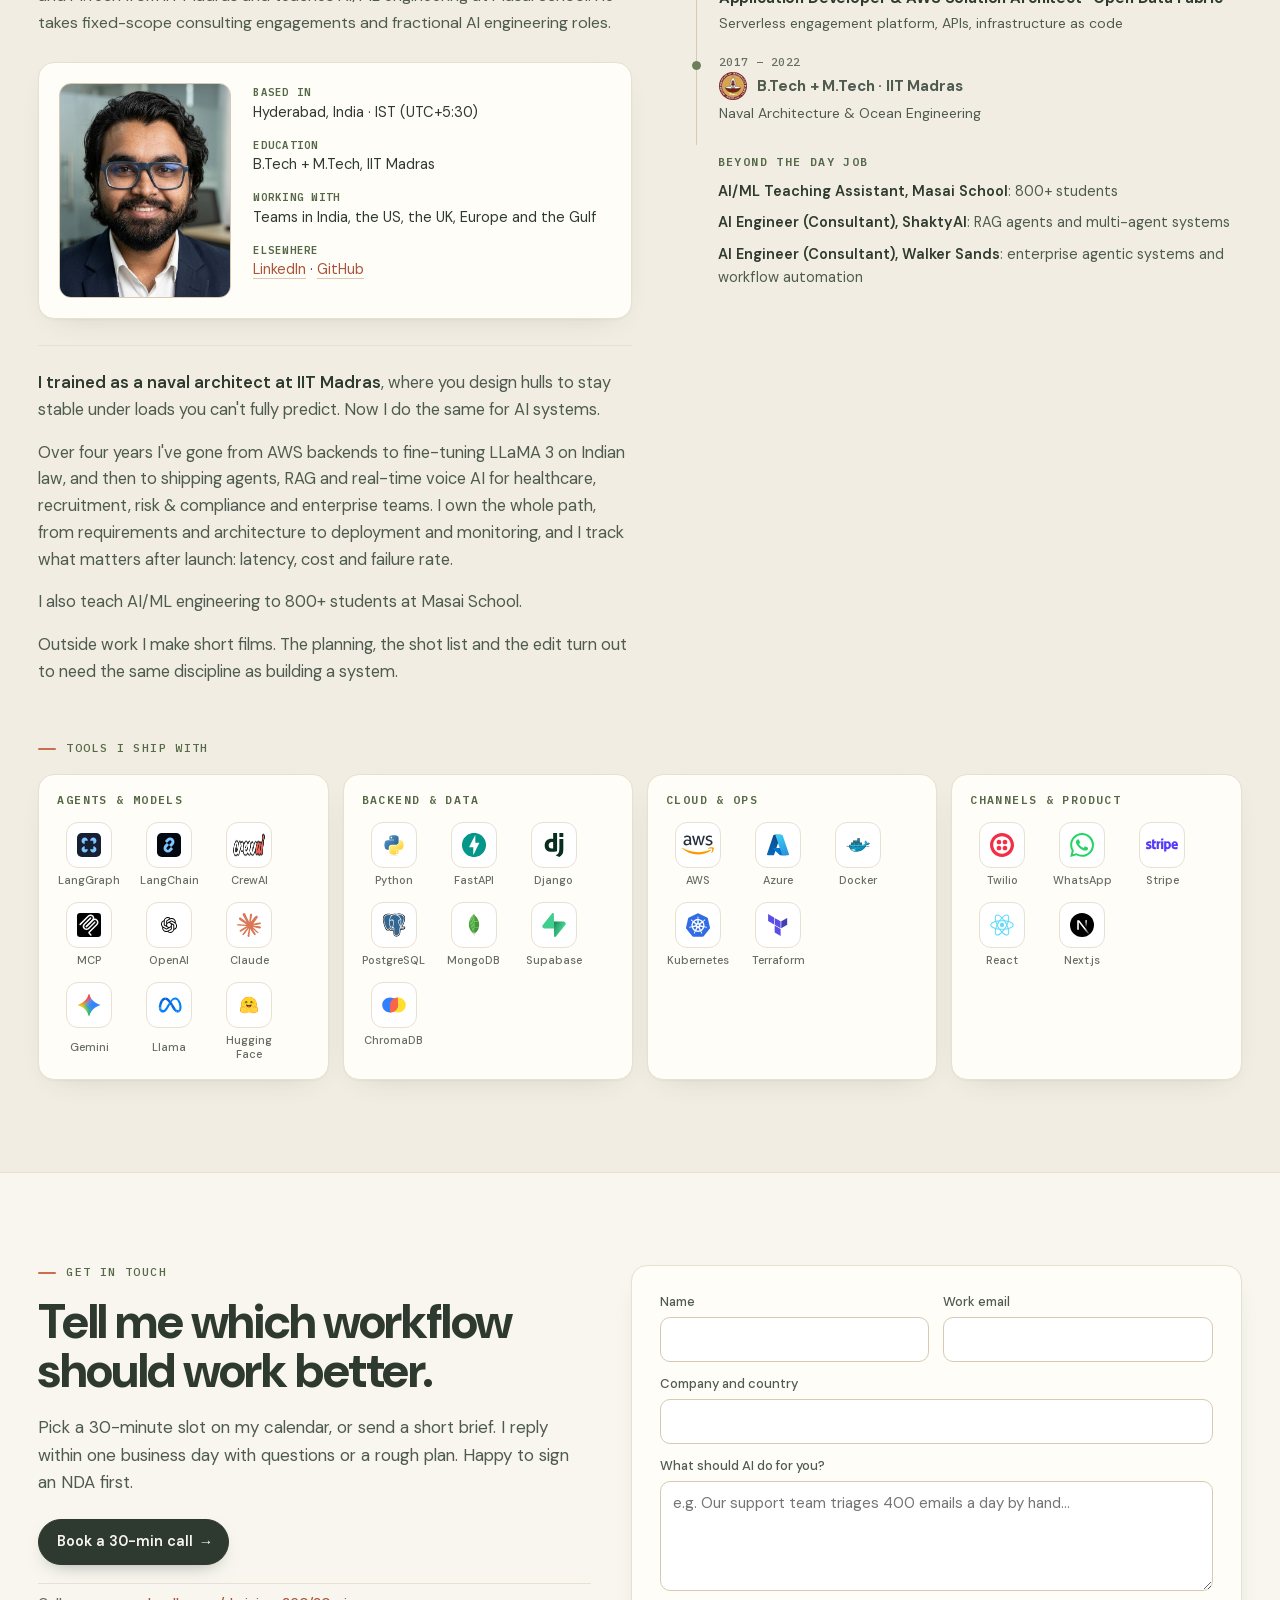
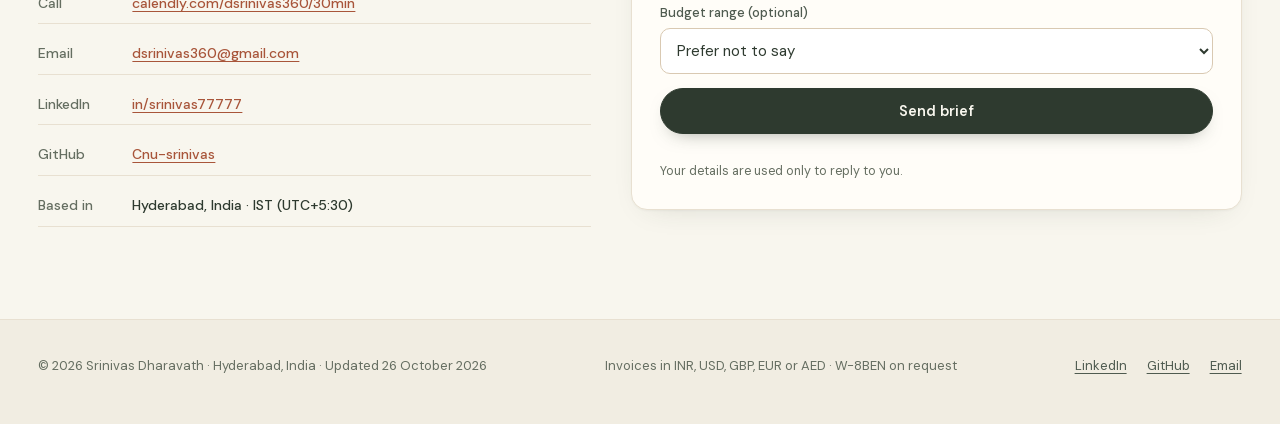
==== commit 510e7760: "Remove every MentionNow trace from the site Drop the logo, the AI visibility card and the free Snaps" ====
--- a/web/index.html
+++ b/web/index.html
@@ -303,7 +303,6 @@
         <li><img src="logos/companies/walker-sands.svg" alt="Walker Sands" loading="lazy" decoding="async" width="48" height="7"><span>Walker Sands</span></li>
         <li><img src="logos/companies/balihans-navy.jpg" alt="Balihans" loading="lazy" decoding="async" width="48" height="48"><span>Balihans</span></li>
         <li><img src="logos/companies/shakty-ai.png" alt="ShaktyAI" loading="lazy" decoding="async" width="48" height="48"><span>ShaktyAI</span></li>
-        <li><img src="logos/companies/mentionnow.svg" alt="MentionNow" loading="lazy" decoding="async" width="48" height="10"><span>MentionNow</span></li>
         <li><img src="logos/companies/masai-school.png" alt="Masai School" loading="lazy" decoding="async" width="48" height="17"><span>Masai School</span></li>
         <li><img src="logos/companies/statinfer.png" alt="Statinfer" loading="lazy" decoding="async" width="48" height="11"><span>Statinfer</span></li>
         <li><img src="logos/companies/medtoureasy.jpg" alt="MedTourEasy" loading="lazy" decoding="async" width="48" height="48"><span>MedTourEasy</span></li>
@@ -316,7 +315,6 @@
         <li aria-hidden="true"><img src="logos/companies/walker-sands.svg" alt="Walker Sands" loading="lazy" decoding="async" width="48" height="7"><span>Walker Sands</span></li>
         <li aria-hidden="true"><img src="logos/companies/balihans-navy.jpg" alt="Balihans" loading="lazy" decoding="async" width="48" height="48"><span>Balihans</span></li>
         <li aria-hidden="true"><img src="logos/companies/shakty-ai.png" alt="ShaktyAI" loading="lazy" decoding="async" width="48" height="48"><span>ShaktyAI</span></li>
-        <li aria-hidden="true"><img src="logos/companies/mentionnow.svg" alt="MentionNow" loading="lazy" decoding="async" width="48" height="10"><span>MentionNow</span></li>
         <li aria-hidden="true"><img src="logos/companies/masai-school.png" alt="Masai School" loading="lazy" decoding="async" width="48" height="17"><span>Masai School</span></li>
         <li aria-hidden="true"><img src="logos/companies/statinfer.png" alt="Statinfer" loading="lazy" decoding="async" width="48" height="11"><span>Statinfer</span></li>
         <li aria-hidden="true"><img src="logos/companies/medtoureasy.jpg" alt="MedTourEasy" loading="lazy" decoding="async" width="48" height="48"><span>MedTourEasy</span></li>
@@ -339,7 +337,7 @@
   <div class="wrap">
     <div class="section-head">
       <p class="eyebrow">Services · What I have built</p>
-      <h2 id="cap-title">Eight kinds of AI systems I've built</h2>
+      <h2 id="cap-title">Seven kinds of AI systems I've built</h2>
       <p>Each one solves a problem most industries share, and each one comes with the backend, the cloud and the monitoring around it. Pick your industry to see which ones fit your team's week.</p>
     </div>
     <div class="filter" role="group" aria-label="Filter the systems by industry">
@@ -365,7 +363,6 @@
       <article class="usecase" data-fits="healthcare wellness edtech finance"><svg class="ico" viewBox="0 0 38 38" aria-hidden="true"><path d="M19 5l12 5v8c0 8-5 13-12 16-7-3-12-8-12-16v-8z"/><path class="ac" pathLength="1" d="M14 19l4 4 7-8"/></svg><h3>AI products with guardrails</h3><p class="proofline">Customer-facing assistants with strict output contracts, guardrails that escalate instead of guessing, failover when a model fails, and cost tracking per conversation.</p><p class="fits"><b>Fits:</b> healthtech, wellness, edtech, fintech apps</p></article>
       <article class="usecase" data-fits="finance banks saas procurement"><svg class="ico" viewBox="0 0 38 38" aria-hidden="true"><circle cx="11" cy="12" r="4"/><circle cx="27" cy="12" r="4"/><circle cx="19" cy="27" r="4"/><path class="ac" pathLength="1" d="M14 14l3 9M24 14l-3 9M15 12h8"/></svg><h3>Risk & compliance review</h3><p class="proofline">Agent teams that run multi-stage reviews, with a checking agent that validates each stage before the next.</p><p class="fits"><b>Fits:</b> fintech, banks, SaaS vendors, procurement</p></article>
       <article class="usecase" data-fits="recruitment hr multi-entity"><svg class="ico" viewBox="0 0 38 38" aria-hidden="true"><circle cx="14" cy="12" r="5"/><path d="M5 31c1-6 5-9 9-9s8 3 9 9"/><path class="ac" pathLength="1" d="M25 14h9M25 19h9M25 24h6"/></svg><h3>Recruitment &amp; HR automation</h3><p class="proofline">An ATS that runs from client and vendor onboarding through AI résumé screening to hiring, used by 60 people, and an HRMS for 600 employees with per-unit access control and AI attendance reports.</p><p class="fits"><b>Fits:</b> staffing and recruitment firms, HR teams, multi-entity groups</p></article>
-      <article class="usecase" data-fits="all"><svg class="ico" viewBox="0 0 38 38" aria-hidden="true"><circle cx="17" cy="17" r="9"/><path d="M24 24l8 8"/><path class="ac" pathLength="1" d="M12 19l3-4 3 3 4-5"/></svg><h3>AI visibility</h3><p class="proofline">Measure and improve how ChatGPT, Claude and Perplexity describe your brand, with MentionNow.</p><p class="fits"><b>Fits:</b> any brand, in any market</p></article>
     </div>
   </div>
 </section>
@@ -699,13 +696,6 @@
         <a class="btn" href="#contact">Ask about availability</a>
       </article>
     </div>
-    <div class="snapshot">
-      <div>
-        <h3>Free: an AI Visibility Snapshot for your brand</h3>
-        <p>A one-page report showing how ChatGPT, Claude and Perplexity describe your company next to your competitors. No call needed.</p>
-      </div>
-      <a class="btn" href="#contact">Request a snapshot</a>
-    </div>
   </div>
 </section>
 
@@ -784,7 +774,6 @@
     </div>
     <div class="quotes">
       <figure class="quote"><blockquote>[Two or three sentences from the Walker Sands team about the department knowledge platform]</blockquote><figcaption><span class="avatar" aria-hidden="true"></span><span>[Name] · [Role], Walker Sands</span></figcaption></figure>
-      <figure class="quote"><blockquote>[Two or three sentences from Intellectyx about MentionNow]</blockquote><figcaption><span class="avatar" aria-hidden="true"></span><span>[Name] · [Role], Intellectyx</span></figcaption></figure>
       <figure class="quote"><blockquote>[Two or three sentences from a former lead at Atlas Systems or Bluekyte]</blockquote><figcaption><span class="avatar" aria-hidden="true"></span><span>[Name] · [Role], [Company]</span></figcaption></figure>
     </div>
     <p class="placeholder-note">Prototype: these are layout slots. Publish only real testimonials, with written permission.</p>
@@ -809,7 +798,7 @@
         <div><dt>Based in</dt><dd>Hyderabad, India · IST (UTC+5:30)</dd></div>
         <div><dt>Education</dt><dd>B.Tech + M.Tech, IIT Madras</dd></div>
         <div><dt>Working with</dt><dd>Teams in India, the US, the UK, Europe and the Gulf</dd></div>
-        <div><dt>Elsewhere</dt><dd><a href="https://www.linkedin.com/in/srinivas77777" target="_blank" rel="noopener noreferrer">LinkedIn</a> · <a href="https://github.com/Cnu-srinivas" target="_blank" rel="noopener noreferrer">GitHub</a> · <a href="https://www.mentionnow.io" target="_blank" rel="noopener noreferrer">MentionNow</a></dd></div>
+        <div><dt>Elsewhere</dt><dd><a href="https://www.linkedin.com/in/srinivas77777" target="_blank" rel="noopener noreferrer">LinkedIn</a> · <a href="https://github.com/Cnu-srinivas" target="_blank" rel="noopener noreferrer">GitHub</a></dd></div>
       </dl>
     </aside>
         <div class="about-text">
@@ -929,7 +918,6 @@
       <li><a href="https://www.linkedin.com/in/srinivas77777" target="_blank" rel="noopener noreferrer">LinkedIn</a></li>
       <li><a href="https://github.com/Cnu-srinivas" target="_blank" rel="noopener noreferrer">GitHub</a></li>
       <li><a href="mailto:dsrinivas360@gmail.com">Email</a></li>
-      <li><a href="https://www.mentionnow.io" target="_blank" rel="noopener noreferrer">MentionNow</a></li>
     </ul>
   </div>
 </footer>
--- a/web/css/styles.css
+++ b/web/css/styles.css
@@ -659,13 +659,6 @@
 .offer p.for { font-size: 14px; color: var(--ink-2); }
 .offer .btn { width: 100%; justify-content: space-between; }
 
-.snapshot {
-  margin-top: 18px; display: grid; grid-template-columns: minmax(0, 1fr) auto; gap: 16px 28px; align-items: center;
-  padding: 22px 24px; border: 1px dashed var(--sage); border-radius: var(--radius); background: var(--sage-soft);
-}
-.snapshot h3 { font-size: 18px; font-weight: 700; letter-spacing: -.01em; }
-.snapshot p { color: var(--ink-2); font-size: 15px; margin-top: 4px; max-width: 70ch; }
-@media (max-width: 720px) { .snapshot { grid-template-columns: minmax(0, 1fr); } }
 
 /* ---------- 12. How I work ---------- */
 .steps { display: grid; grid-template-columns: repeat(auto-fit, minmax(260px, 1fr)); gap: 14px; list-style: none; padding: 0; counter-reset: s; margin-bottom: 36px; }
